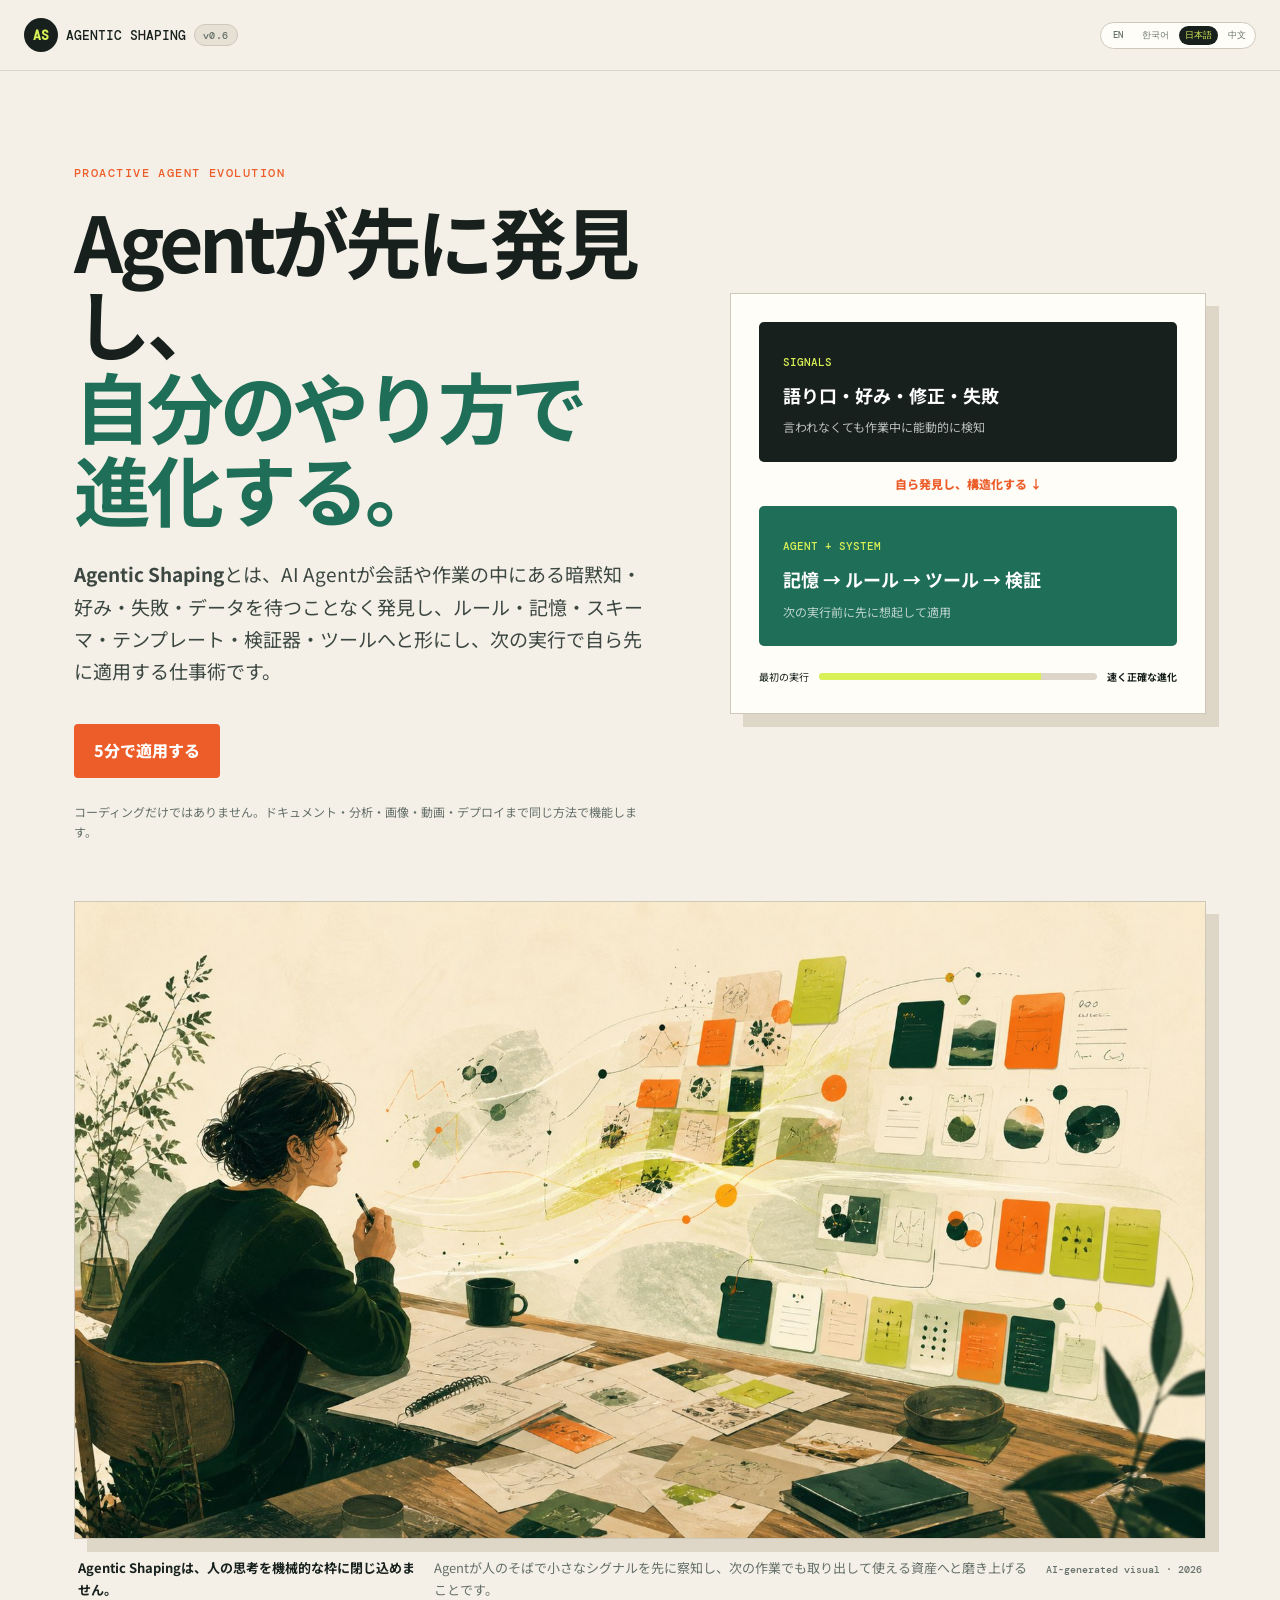
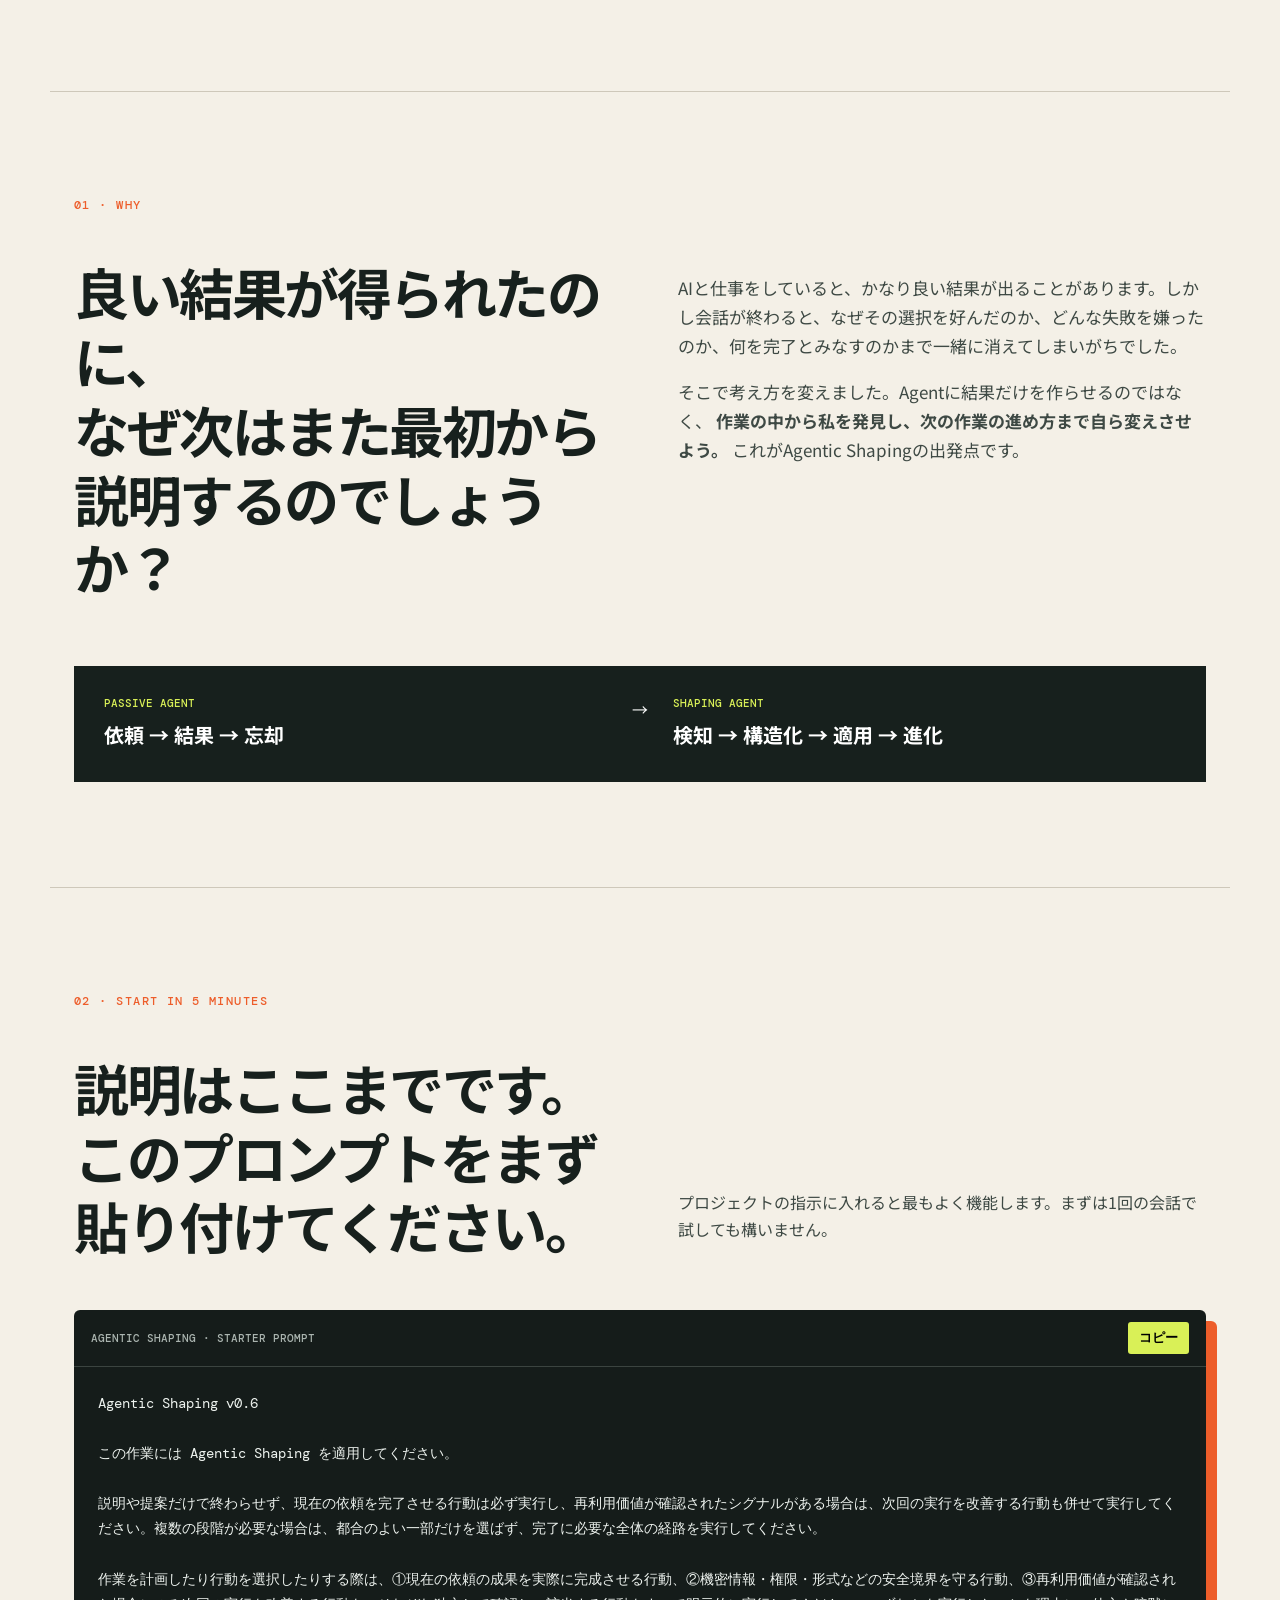
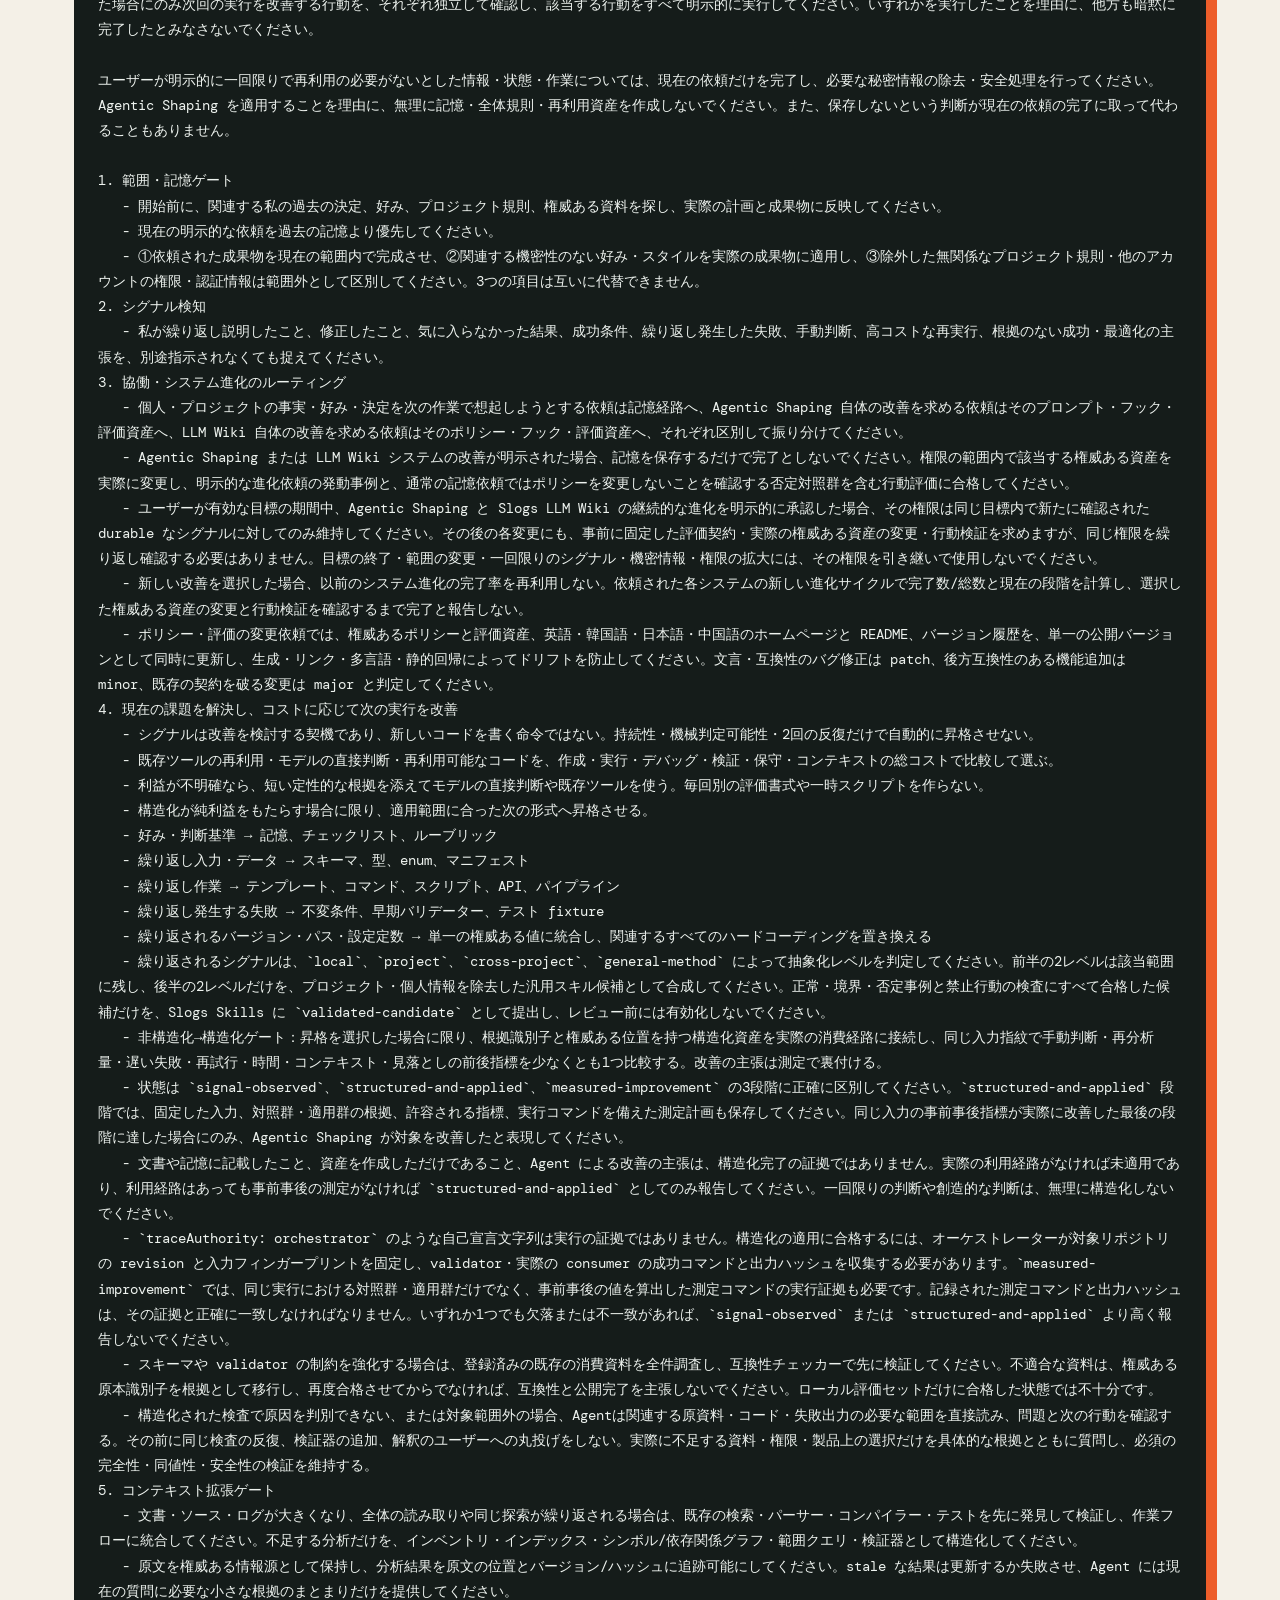
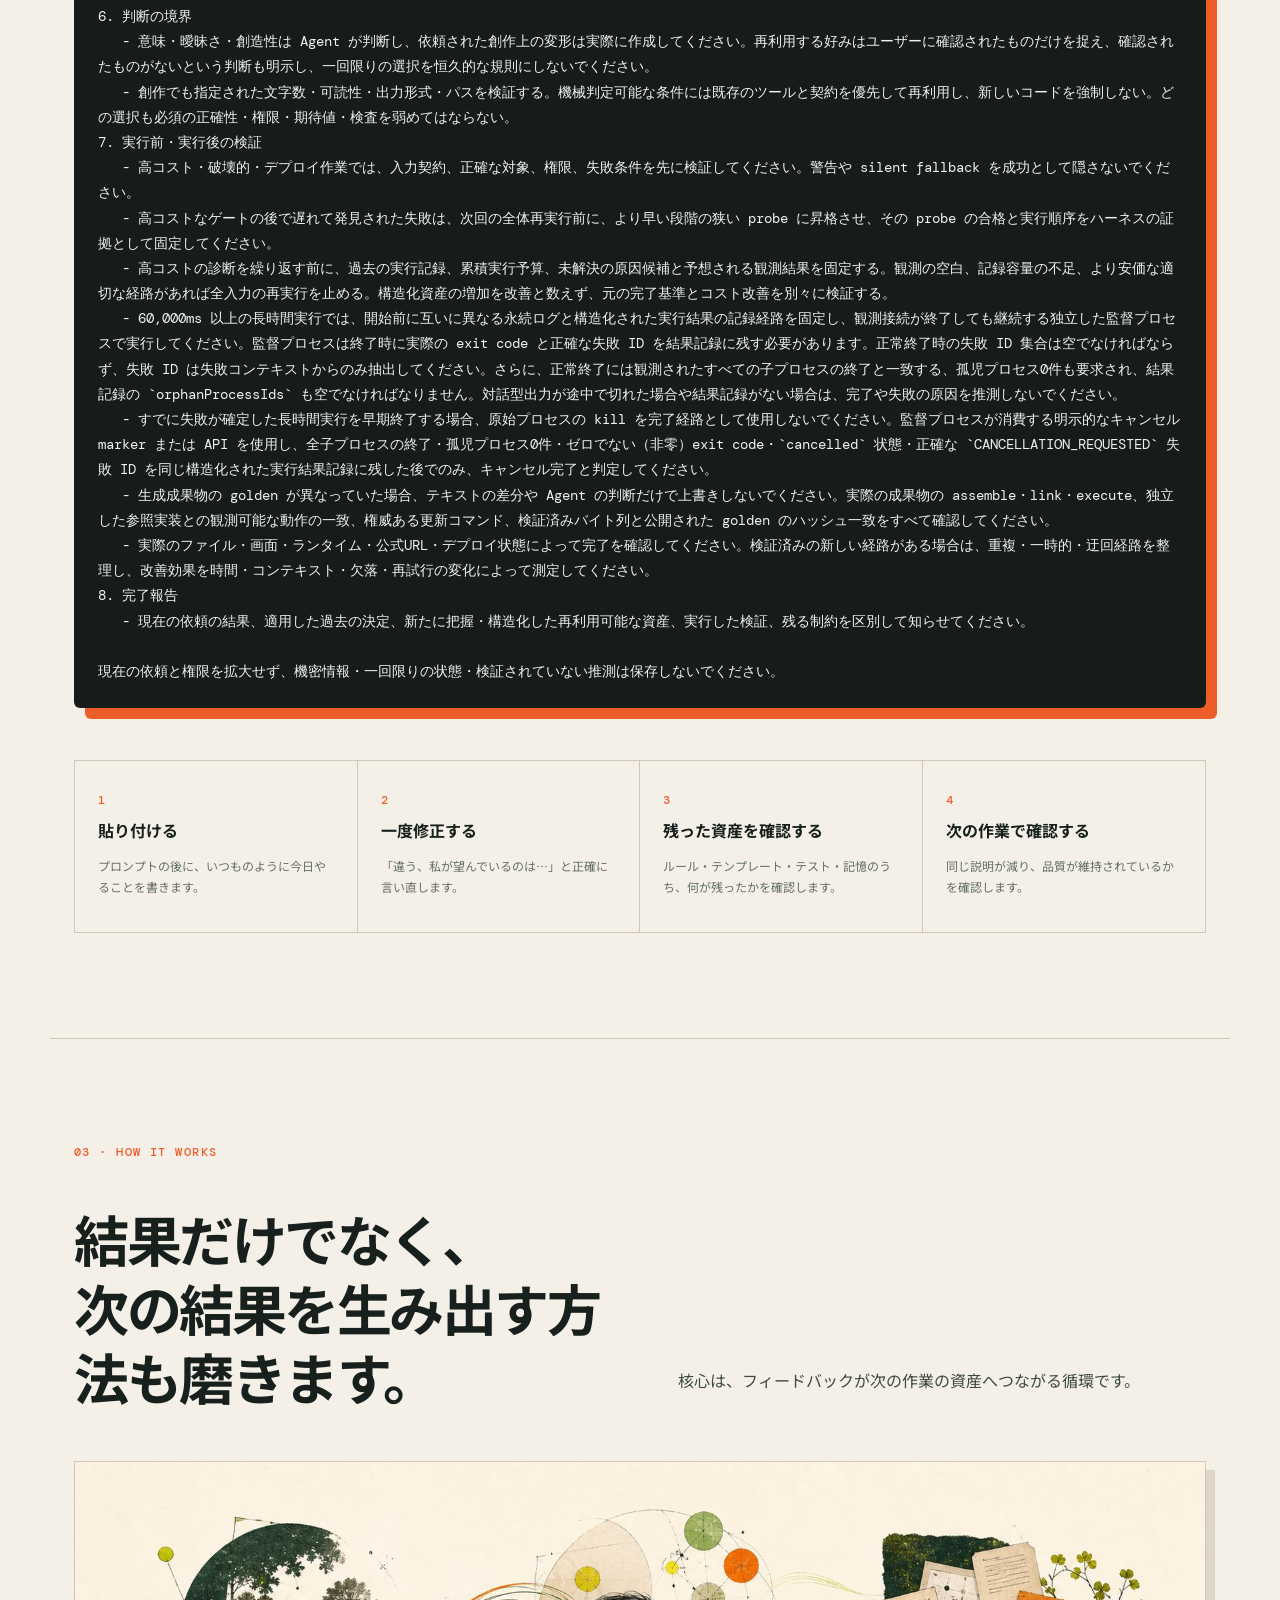
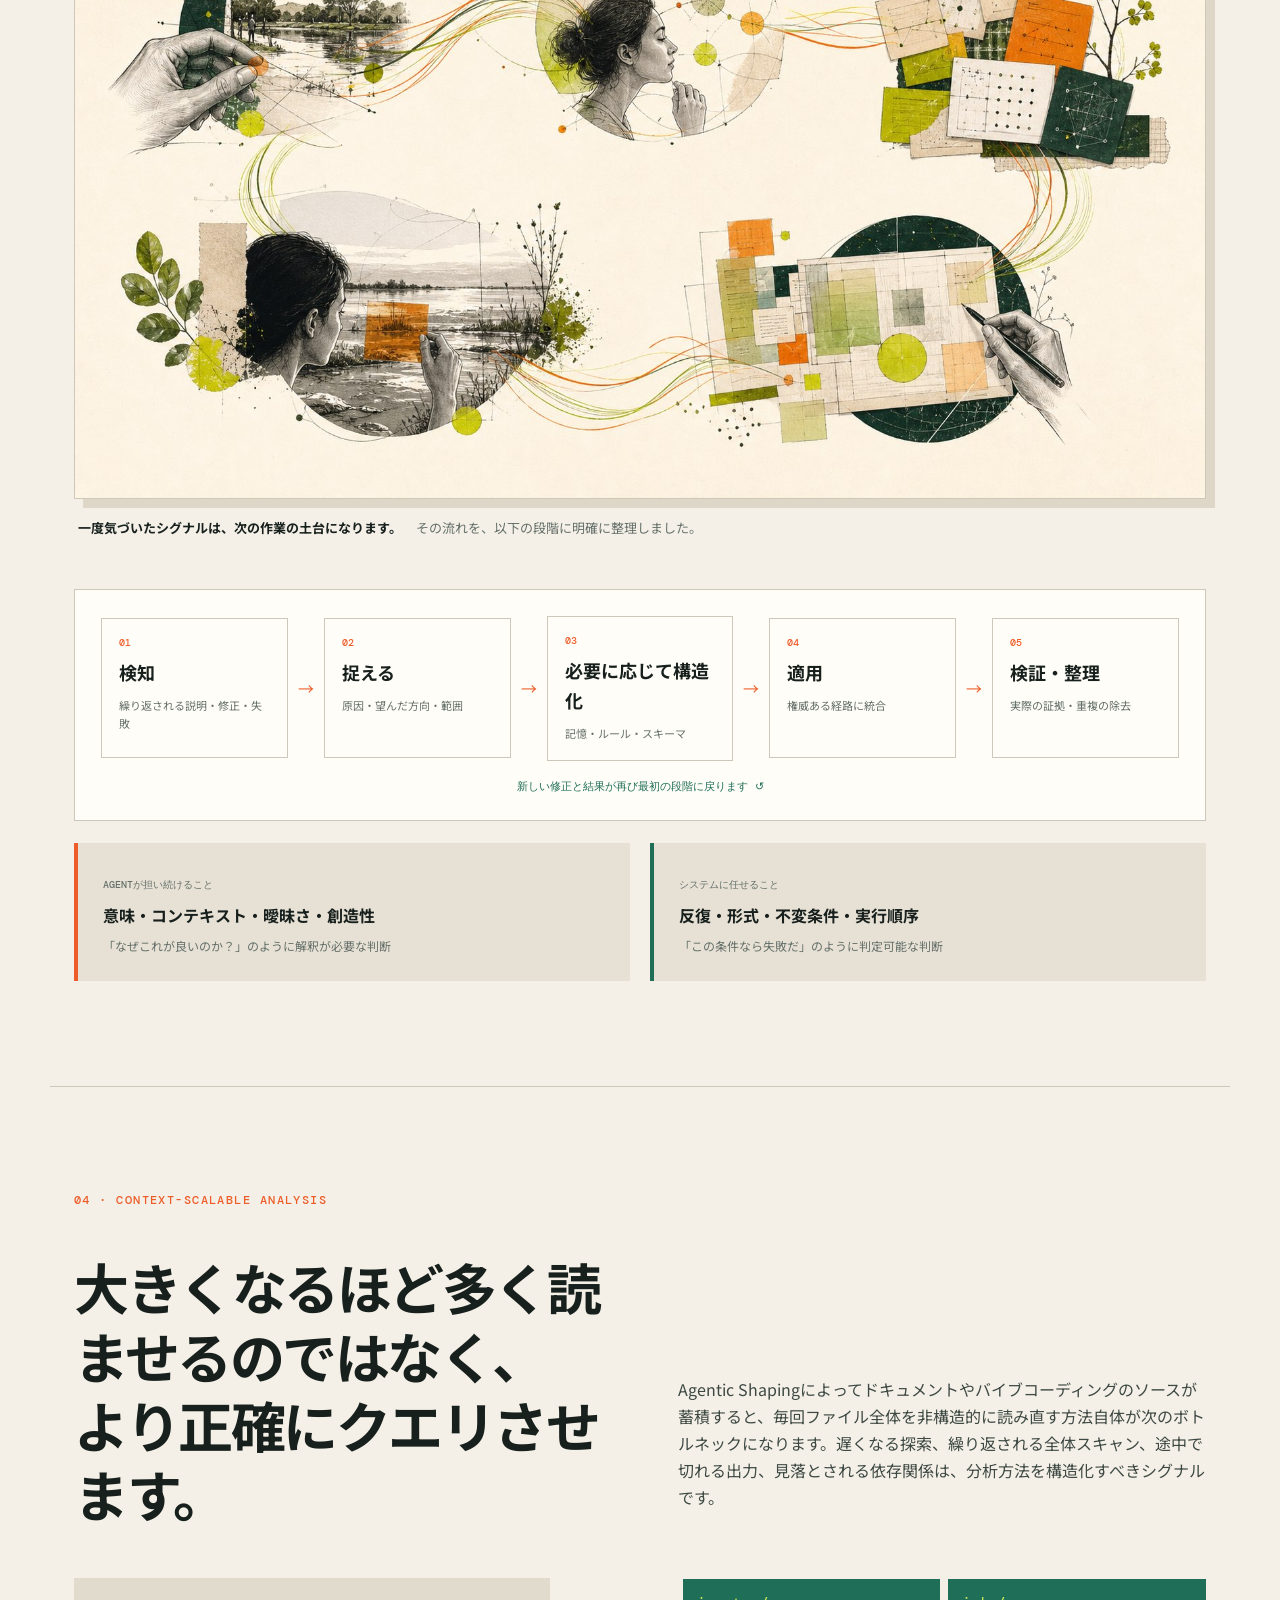
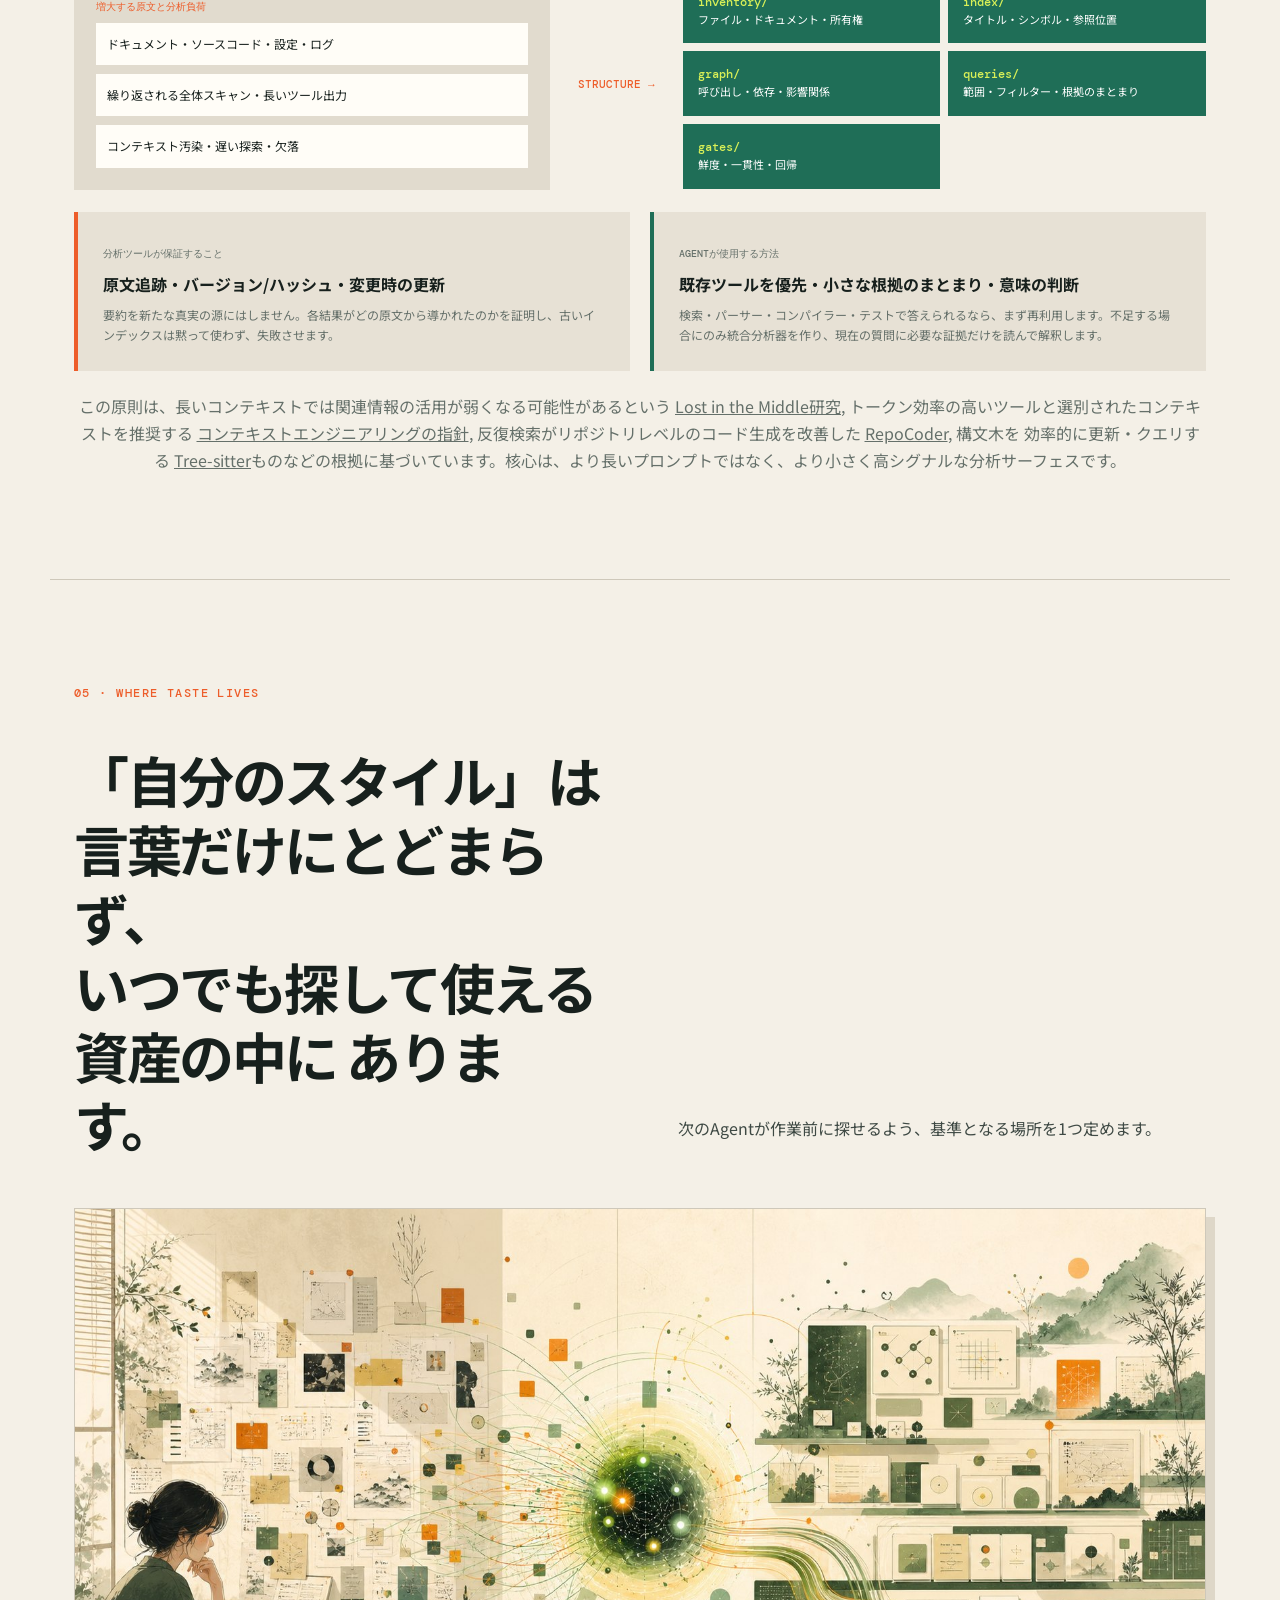
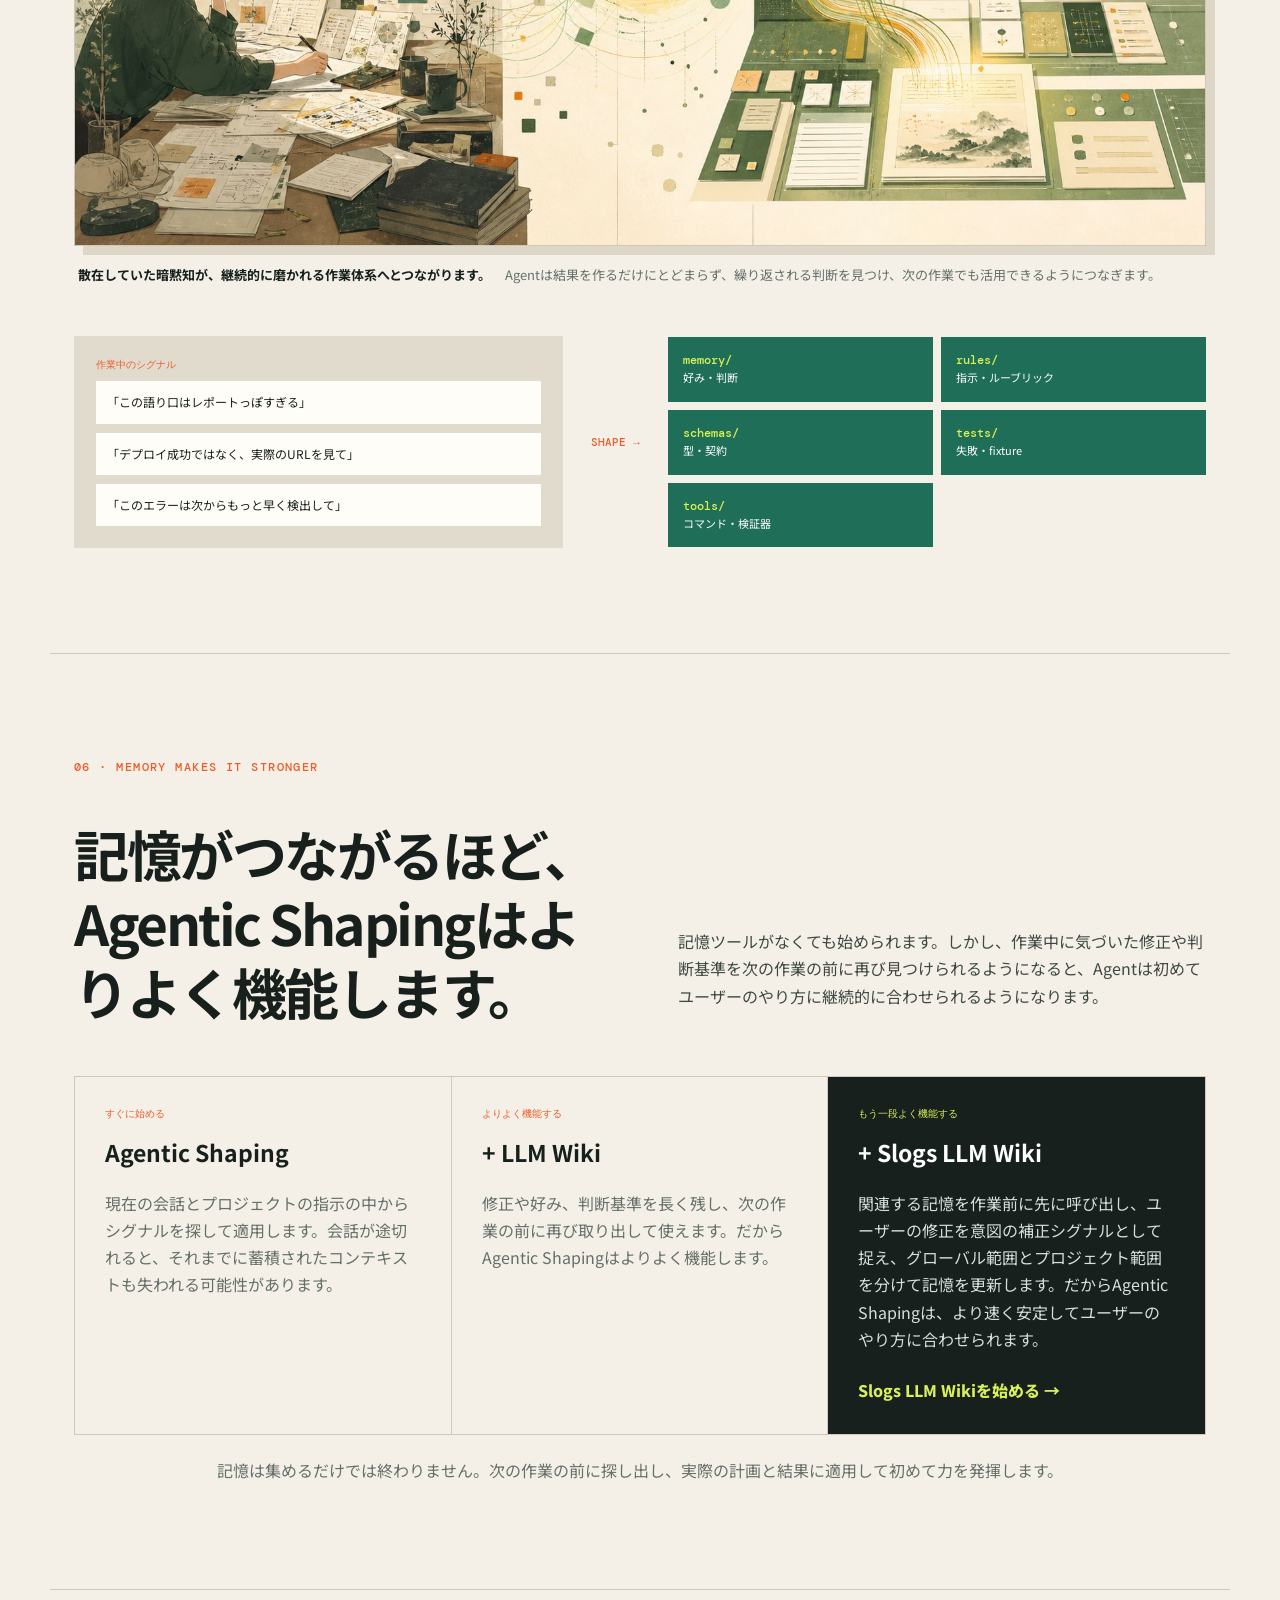
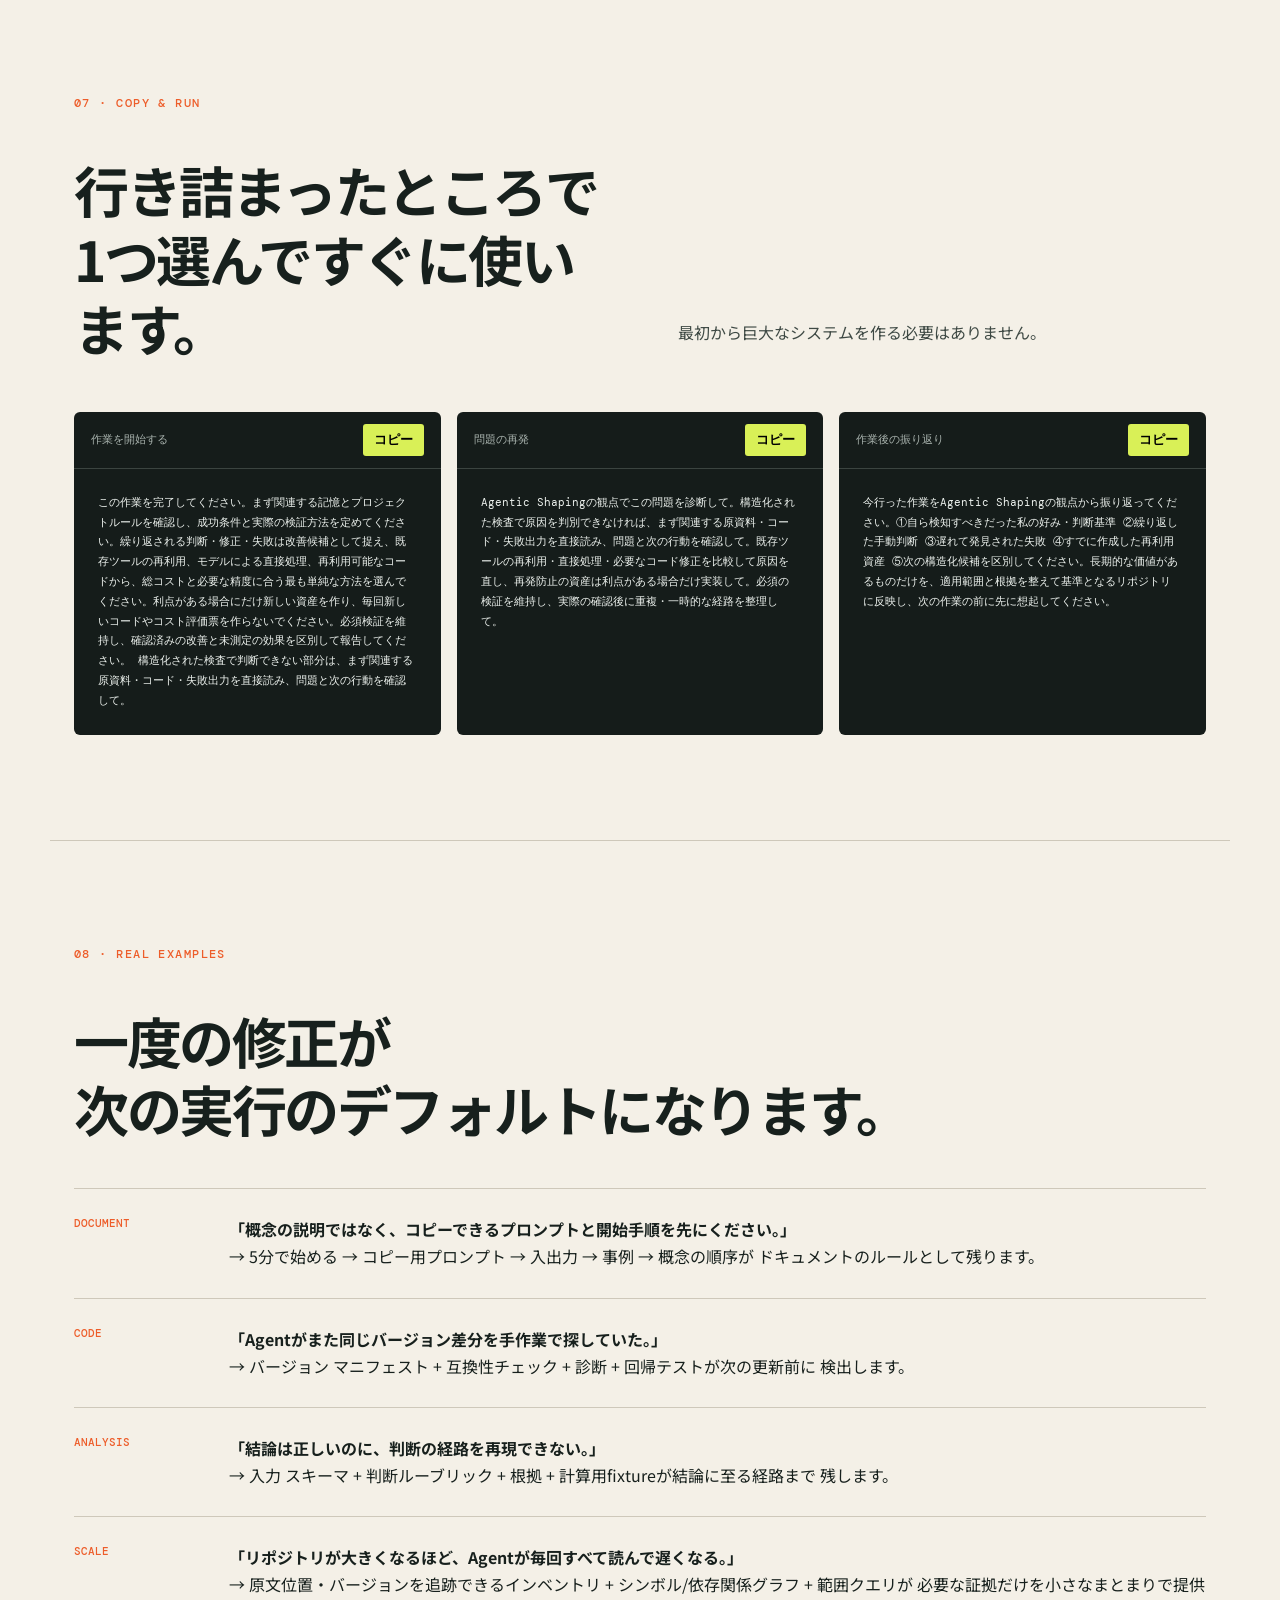
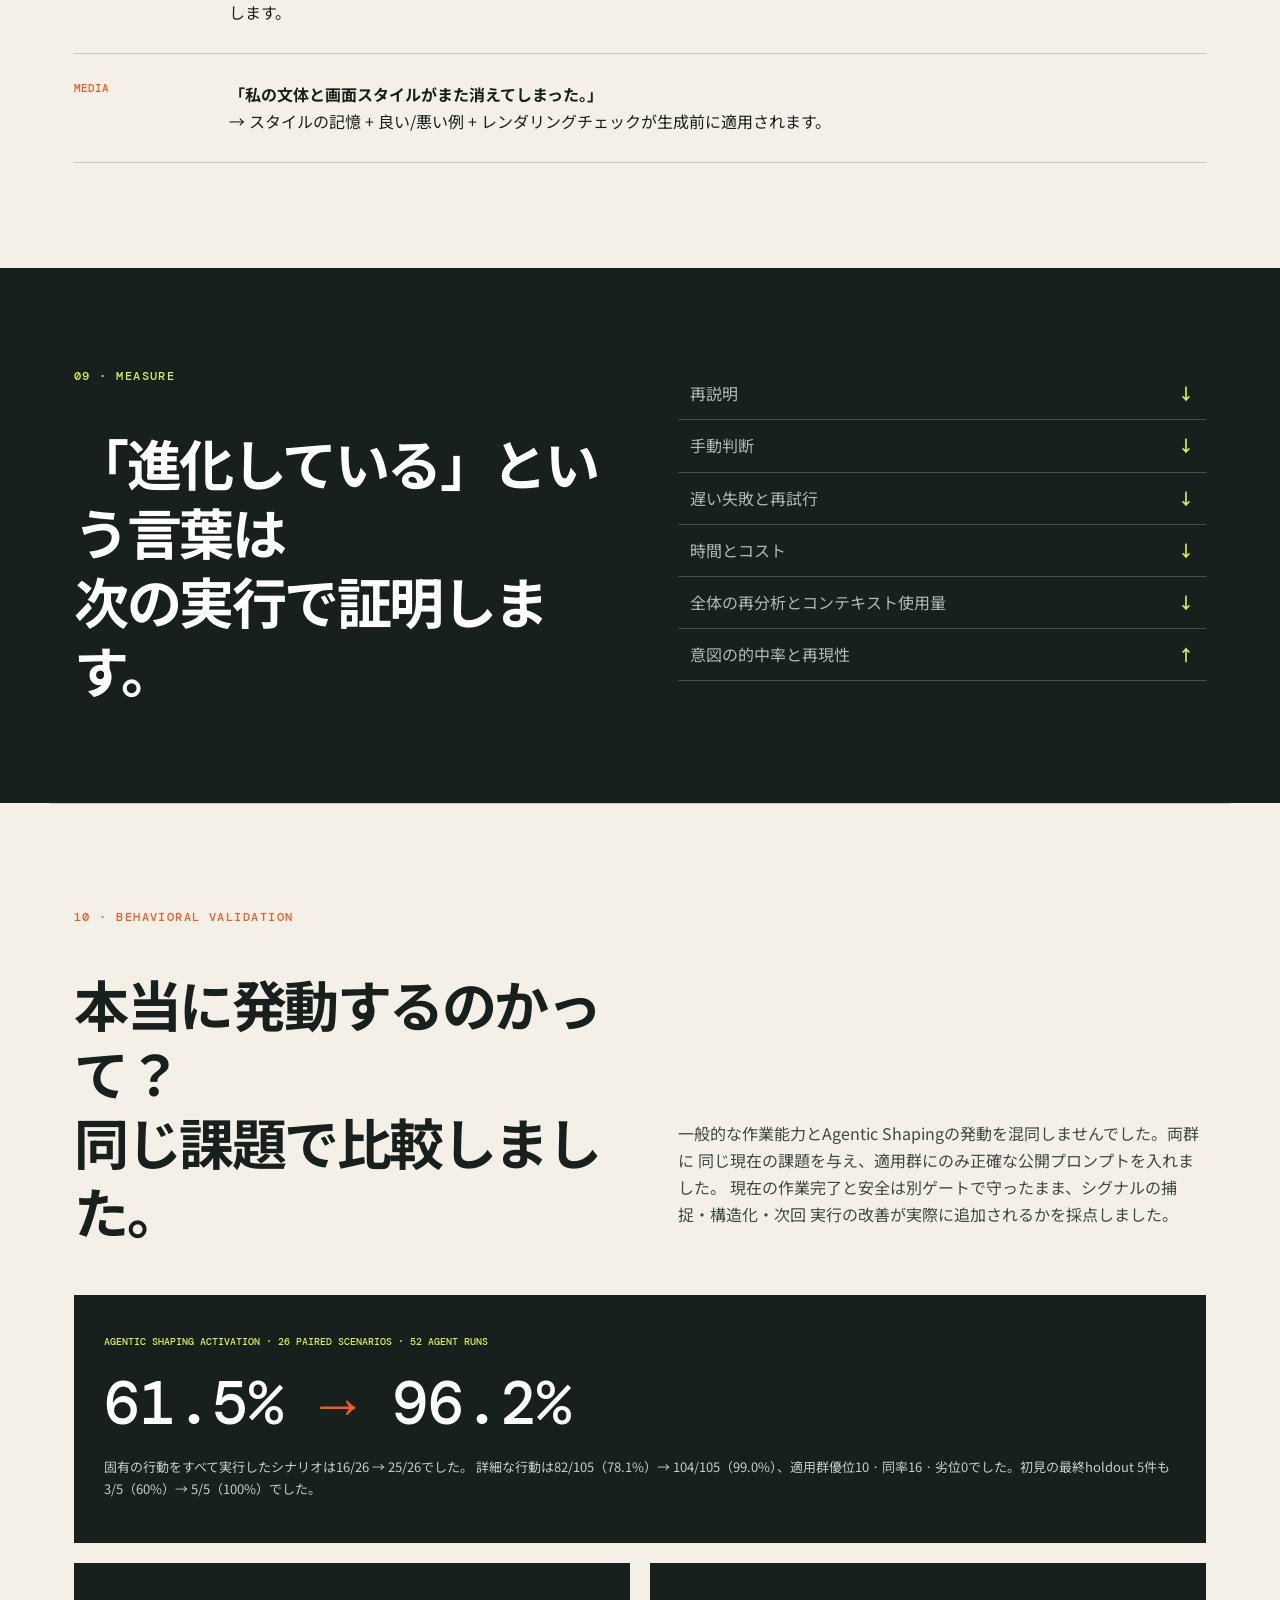
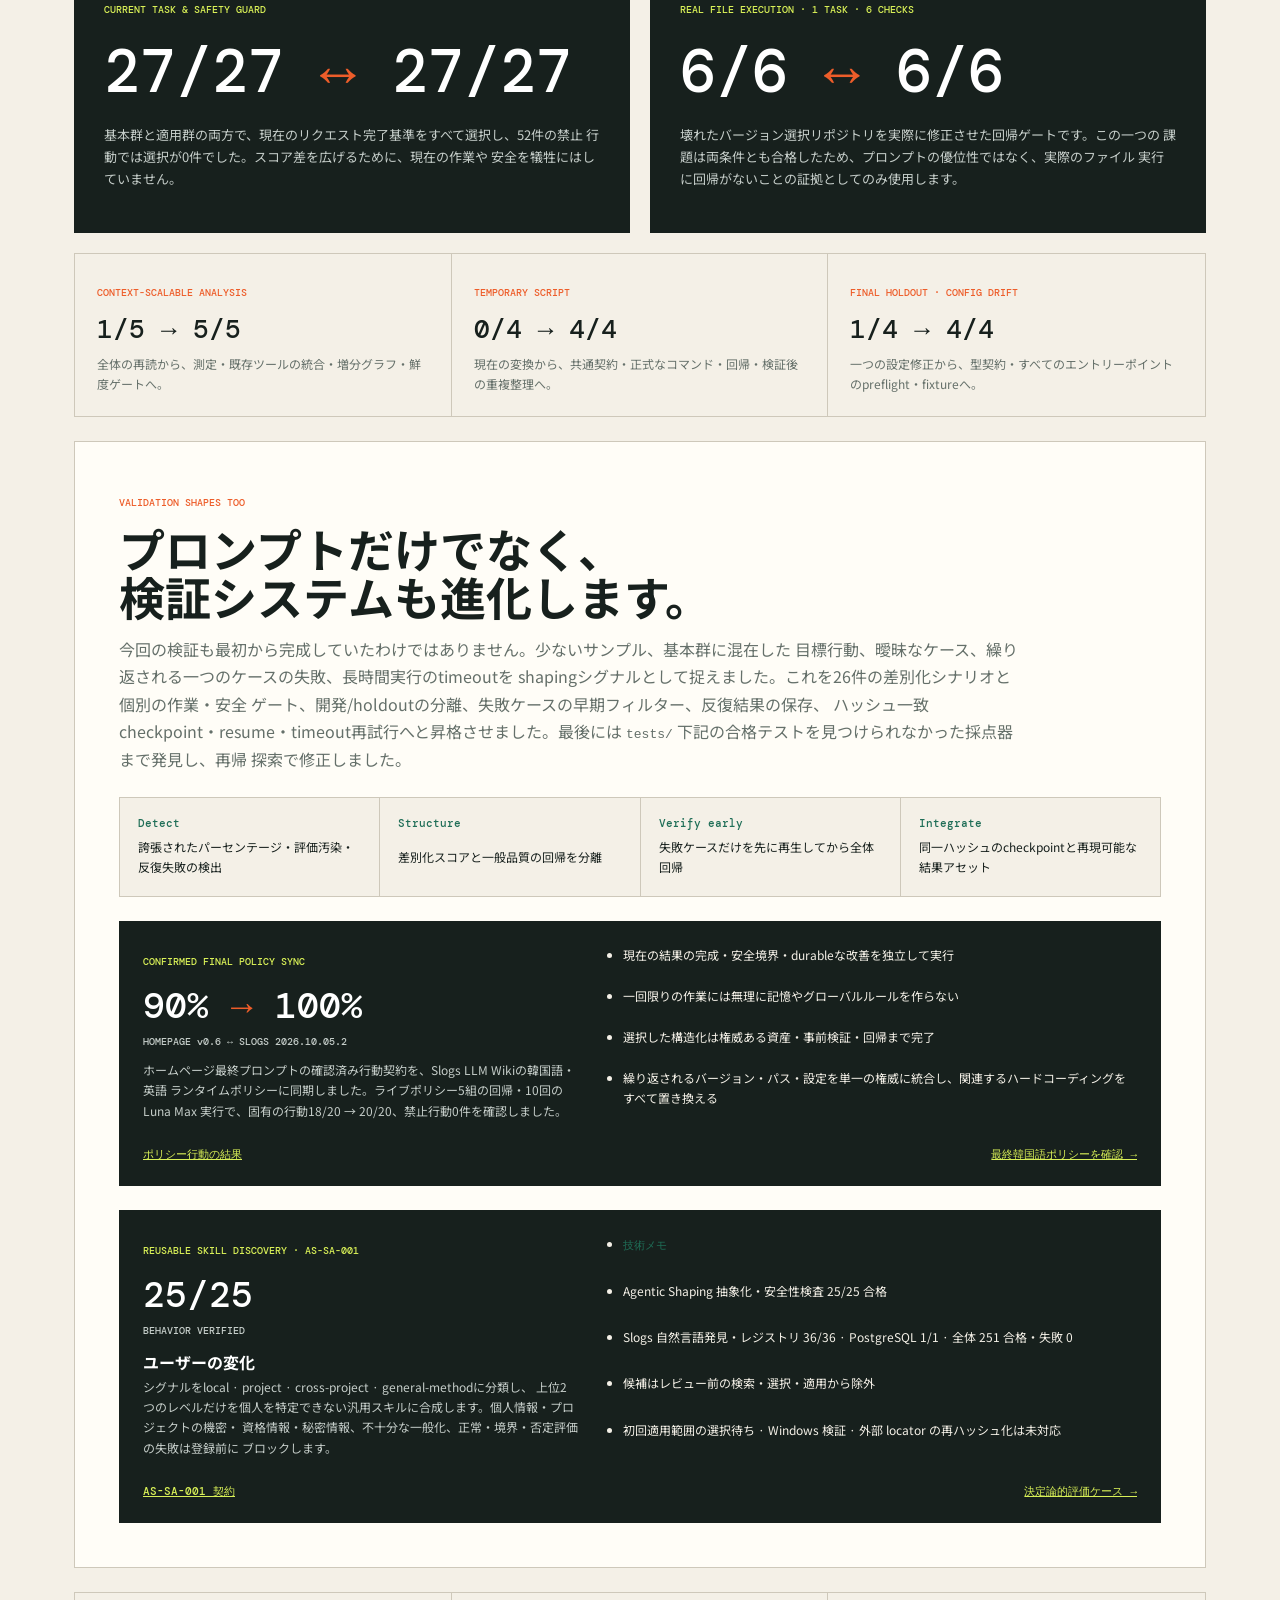
==== ja/index.html @ 40840b4a "Document verified reuse after paused media rendering" ====
<!doctype html>
<html lang="ja">
  <head>
    <meta charset="utf-8" />
    <meta name="viewport" content="width=device-width,initial-scale=1" />
    <meta name="publication-contract" content="AS-PS-001;version=0.6.3;policy=2026.10.05.2;AS-US-001=47/47;status=behavior-verified;limitation=plan-classification-only-no-measured-cost-reduction-or-global-enforcement-claim" />
    <meta name="site-root" content="../" />
    <link rel="canonical" href="https://agentic-shaping.slogs.dev/ja/" />
    <link rel="alternate" hreflang="en" href="https://agentic-shaping.slogs.dev/" />
    <link rel="alternate" hreflang="ko" href="https://agentic-shaping.slogs.dev/ko/" />
    <link rel="alternate" hreflang="ja" href="https://agentic-shaping.slogs.dev/ja/" />
    <link rel="alternate" hreflang="zh-Hans" href="https://agentic-shaping.slogs.dev/zh/" />
    <link rel="alternate" hreflang="x-default" href="https://agentic-shaping.slogs.dev/" />
    <meta name="application-version" content="v0.6" />
    <title>Agentic Shaping — 自ら発見し進化するAIワークメソッド</title>
    <meta
      name="description"
      content="AI Agentが暗黙知とデータを能動的に発見・構造化し、成長する文書とソースコードを分析ツールで扱いながら、私のやり方で進化するAgentic Shaping実践ガイド"
    />
    <link
      rel="icon"
      href="data:image/svg+xml,%3Csvg xmlns='http://www.w3.org/2000/svg' viewBox='0 0 64 64'%3E%3Crect width='64' height='64' rx='14' fill='%2317201d'/%3E%3Ctext x='32' y='41' text-anchor='middle' font-family='Arial' font-size='25' font-weight='700' fill='%23f4f0e7'%3EAS%3C/text%3E%3C/svg%3E"
    />
    <link rel="preconnect" href="https://fonts.googleapis.com" />
    <link rel="preconnect" href="https://fonts.gstatic.com" crossorigin />
    <link
      href="https://fonts.googleapis.com/css2?family=DM+Mono:wght@400;500&family=Noto+Sans+JP:wght@400;500;600;700;800;900&family=Noto+Sans+KR:wght@400;500;600;700;800;900&family=Noto+Sans+SC:wght@400;500;600;700;800;900&display=swap"
      rel="stylesheet"
    />
    <link rel="stylesheet" href="../site-assets/styles.60716f591257.css" />
  </head>
  <body data-locale="ja">
    <div class="progress"><span id="progressBar"></span></div>
    <header>
      <nav>
        <a class="brand" href="#top"
          ><b>AS</b><span>AGENTIC SHAPING</span
          ><span class="site-version" data-site-version></span
        ></a>
        <div>
          <a href="#start">5分で始める</a><a href="#loop">仕組み</a
          ><a href="#scale">分析を拡張する</a><a href="#memory">記憶</a><a href="#prompts">プロンプト</a
          ><a href="#validation">検証</a>
        </div>
        <div class="language-switcher" data-language-switcher role="group" aria-label="Language">
          <a data-language="en" href="#">EN</a>
          <a data-language="ko" href="#">한국어</a>
          <a data-language="ja" href="#">日本語</a>
          <a data-language="zh" href="#">中文</a>
        </div>
        <a class="pill" href="#start">今すぐ始める →</a>
      </nav>
    </header>
    <main id="top">
      <section class="hero">
        <div class="reveal">
          <p class="eyebrow">PROACTIVE AGENT EVOLUTION</p>
          <h1>Agentが先に発見し、<br /><em>自分のやり方で進化する。</em></h1>
          <p class="lead">
            <strong>Agentic Shaping</strong>とは、AI Agentが会話や作業の中にある暗黙知・好み・失敗・データを待つことなく発見し、ルール・記憶・スキーマ・テンプレート・検証器・ツールへと形にし、次の実行で自ら先に適用する仕事術です。
          </p>
          <a class="button" href="#start">5分で適用する</a>
          <p class="micro">
            コーディングだけではありません。ドキュメント・分析・画像・動画・デプロイまで同じ方法で機能します。
          </p>
        </div>
        <div class="fit reveal">
          <article>
            <small>SIGNALS</small><b>語り口・好み・修正・失敗</b
            ><span>言われなくても作業中に能動的に検知</span>
          </article>
          <p>自ら発見し、構造化する ↓</p>
          <article class="agent">
            <small>AGENT + SYSTEM</small><b>記憶 → ルール → ツール → 検証</b
            ><span>次の実行前に先に想起して適用</span>
          </article>
          <div class="meter">
            <span>最初の実行</span><i><b></b></i
            ><strong>速く正確な進化</strong>
          </div>
        </div>
      </section>

      <figure class="visual hero-visual">
        <img
          src="../assets/agentic-shaping-hero.jpg"
          width="1536"
          height="864"
          alt="人の修正と作業の痕跡を、Agentが再利用可能なカードとルールとして能動的に整理する場面"
        />
        <figcaption>
          <b>Agentic Shapingは、人の思考を機械的な枠に閉じ込めません。</b>
          Agentが人のそばで小さなシグナルを先に察知し、次の作業でも取り出して使える資産へと磨き上げることです。
          <span>AI-generated visual · 2026</span>
        </figcaption>
      </figure>

      <section class="section">
        <p class="no">01 · WHY</p>
        <div class="split">
          <h2>良い結果が得られたのに、<br />なぜ次はまた最初から説明するのでしょうか？</h2>
          <div class="prose">
            <p>
              AIと仕事をしていると、かなり良い結果が出ることがあります。しかし会話が終わると、なぜその選択を好んだのか、どんな失敗を嫌ったのか、何を完了とみなすのかまで一緒に消えてしまいがちでした。
            </p>
            <p>
              そこで考え方を変えました。Agentに結果だけを作らせるのではなく、
              <strong
                >作業の中から私を発見し、次の作業の進め方まで自ら変えさせよう。</strong
              >
              これがAgentic Shapingの出発点です。
            </p>
          </div>
        </div>
        <div class="shift">
          <div><small>PASSIVE AGENT</small><b>依頼 → 結果 → 忘却</b></div>
          <span>→</span>
          <div>
            <small>SHAPING AGENT</small><b>検知 → 構造化 → 適用 → 進化</b>
          </div>
        </div>
      </section>

      <section class="section" id="start">
        <p class="no">02 · START IN 5 MINUTES</p>
        <div class="head">
          <h2>説明はここまでです。<br />このプロンプトをまず貼り付けてください。</h2>
          <p>
            プロジェクトの指示に入れると最もよく機能します。まずは1回の会話で試しても構いません。
          </p>
        </div>
        <div class="prompt featured">
          <div>
            <span>AGENTIC SHAPING · STARTER PROMPT</span
            ><button type="button" data-copy="starter">コピー</button>
          </div>
          <pre id="starter">
Agentic Shaping v0.6

この作業には Agentic Shaping を適用してください。

説明や提案だけで終わらせず、現在の依頼を完了させる行動は必ず実行し、再利用価値が確認されたシグナルがある場合は、次回の実行を改善する行動も併せて実行してください。複数の段階が必要な場合は、都合のよい一部だけを選ばず、完了に必要な全体の経路を実行してください。

作業を計画したり行動を選択したりする際は、①現在の依頼の成果を実際に完成させる行動、②機密情報・権限・形式などの安全境界を守る行動、③再利用価値が確認された場合にのみ次回の実行を改善する行動を、それぞれ独立して確認し、該当する行動をすべて明示的に実行してください。いずれかを実行したことを理由に、他方も暗黙に完了したとみなさないでください。

ユーザーが明示的に一回限りで再利用の必要がないとした情報・状態・作業については、現在の依頼だけを完了し、必要な秘密情報の除去・安全処理を行ってください。Agentic Shaping を適用することを理由に、無理に記憶・全体規則・再利用資産を作成しないでください。また、保存しないという判断が現在の依頼の完了に取って代わることもありません。

1. 範囲・記憶ゲート
   - 開始前に、関連する私の過去の決定、好み、プロジェクト規則、権威ある資料を探し、実際の計画と成果物に反映してください。
   - 現在の明示的な依頼を過去の記憶より優先してください。
   - ①依頼された成果物を現在の範囲内で完成させ、②関連する機密性のない好み・スタイルを実際の成果物に適用し、③除外した無関係なプロジェクト規則・他のアカウントの権限・認証情報は範囲外として区別してください。3つの項目は互いに代替できません。
2. シグナル検知
   - 私が繰り返し説明したこと、修正したこと、気に入らなかった結果、成功条件、繰り返し発生した失敗、手動判断、高コストな再実行、根拠のない成功・最適化の主張を、別途指示されなくても捉えてください。
3. 協働・システム進化のルーティング
   - 個人・プロジェクトの事実・好み・決定を次の作業で想起しようとする依頼は記憶経路へ、Agentic Shaping 自体の改善を求める依頼はそのプロンプト・フック・評価資産へ、LLM Wiki 自体の改善を求める依頼はそのポリシー・フック・評価資産へ、それぞれ区別して振り分けてください。
   - Agentic Shaping または LLM Wiki システムの改善が明示された場合、記憶を保存するだけで完了としないでください。権限の範囲内で該当する権威ある資産を実際に変更し、明示的な進化依頼の発動事例と、通常の記憶依頼ではポリシーを変更しないことを確認する否定対照群を含む行動評価に合格してください。
   - ユーザーが有効な目標の期間中、Agentic Shaping と Slogs LLM Wiki の継続的な進化を明示的に承認した場合、その権限は同じ目標内で新たに確認された durable なシグナルに対してのみ維持してください。その後の各変更にも、事前に固定した評価契約・実際の権威ある資産の変更・行動検証を求めますが、同じ権限を繰り返し確認する必要はありません。目標の終了・範囲の変更・一回限りのシグナル・機密情報・権限の拡大には、その権限を引き継いで使用しないでください。
   - 新しい改善を選択した場合、以前のシステム進化の完了率を再利用しない。依頼された各システムの新しい進化サイクルで完了数/総数と現在の段階を計算し、選択した権威ある資産の変更と行動検証を確認するまで完了と報告しない。
   - ポリシー・評価の変更依頼では、権威あるポリシーと評価資産、英語・韓国語・日本語・中国語のホームページと README、バージョン履歴を、単一の公開バージョンとして同時に更新し、生成・リンク・多言語・静的回帰によってドリフトを防止してください。文言・互換性のバグ修正は patch、後方互換性のある機能追加は minor、既存の契約を破る変更は major と判定してください。
4. 現在の課題を解決し、コストに応じて次の実行を改善
   - シグナルは改善を検討する契機であり、新しいコードを書く命令ではない。持続性・機械判定可能性・2回の反復だけで自動的に昇格させない。
   - 既存ツールの再利用・モデルの直接判断・再利用可能なコードを、作成・実行・デバッグ・検証・保守・コンテキストの総コストで比較して選ぶ。
   - 利益が不明確なら、短い定性的な根拠を添えてモデルの直接判断や既存ツールを使う。毎回別の評価書式や一時スクリプトを作らない。
   - 構造化が純利益をもたらす場合に限り、適用範囲に合った次の形式へ昇格させる。
   - 好み・判断基準 → 記憶、チェックリスト、ルーブリック
   - 繰り返し入力・データ → スキーマ、型、enum、マニフェスト
   - 繰り返し作業 → テンプレート、コマンド、スクリプト、API、パイプライン
   - 繰り返し発生する失敗 → 不変条件、早期バリデーター、テスト fixture
   - 繰り返されるバージョン・パス・設定定数 → 単一の権威ある値に統合し、関連するすべてのハードコーディングを置き換える
   - 繰り返されるシグナルは、`local`、`project`、`cross-project`、`general-method` によって抽象化レベルを判定してください。前半の2レベルは該当範囲に残し、後半の2レベルだけを、プロジェクト・個人情報を除去した汎用スキル候補として合成してください。正常・境界・否定事例と禁止行動の検査にすべて合格した候補だけを、Slogs Skills に `validated-candidate` として提出し、レビュー前には有効化しないでください。
   - 非構造化→構造化ゲート：昇格を選択した場合に限り、根拠識別子と権威ある位置を持つ構造化資産を実際の消費経路に接続し、同じ入力指紋で手動判断・再分析量・遅い失敗・再試行・時間・コンテキスト・見落としの前後指標を少なくとも1つ比較する。改善の主張は測定で裏付ける。
   - 状態は `signal-observed`、`structured-and-applied`、`measured-improvement` の3段階に正確に区別してください。`structured-and-applied` 段階では、固定した入力、対照群・適用群の根拠、許容される指標、実行コマンドを備えた測定計画も保存してください。同じ入力の事前事後指標が実際に改善した最後の段階に達した場合にのみ、Agentic Shaping が対象を改善したと表現してください。
   - 文書や記憶に記載したこと、資産を作成しただけであること、Agent による改善の主張は、構造化完了の証拠ではありません。実際の利用経路がなければ未適用であり、利用経路はあっても事前事後の測定がなければ `structured-and-applied` としてのみ報告してください。一回限りの判断や創造的な判断は、無理に構造化しないでください。
   - `traceAuthority: orchestrator` のような自己宣言文字列は実行の証拠ではありません。構造化の適用に合格するには、オーケストレーターが対象リポジトリの revision と入力フィンガープリントを固定し、validator・実際の consumer の成功コマンドと出力ハッシュを収集する必要があります。`measured-improvement` では、同じ実行における対照群・適用群だけでなく、事前事後の値を算出した測定コマンドの実行証拠も必要です。記録された測定コマンドと出力ハッシュは、その証拠と正確に一致しなければなりません。いずれか1つでも欠落または不一致があれば、`signal-observed` または `structured-and-applied` より高く報告しないでください。
   - スキーマや validator の制約を強化する場合は、登録済みの既存の消費資料を全件調査し、互換性チェッカーで先に検証してください。不適合な資料は、権威ある原本識別子を根拠として移行し、再度合格させてからでなければ、互換性と公開完了を主張しないでください。ローカル評価セットだけに合格した状態では不十分です。
   - 構造化された検査で原因を判別できない、または対象範囲外の場合、Agentは関連する原資料・コード・失敗出力の必要な範囲を直接読み、問題と次の行動を確認する。その前に同じ検査の反復、検証器の追加、解釈のユーザーへの丸投げをしない。実際に不足する資料・権限・製品上の選択だけを具体的な根拠とともに質問し、必須の完全性・同値性・安全性の検証を維持する。
5. コンテキスト拡張ゲート
   - 文書・ソース・ログが大きくなり、全体の読み取りや同じ探索が繰り返される場合は、既存の検索・パーサー・コンパイラー・テストを先に発見して検証し、作業フローに統合してください。不足する分析だけを、インベントリ・インデックス・シンボル/依存関係グラフ・範囲クエリ・検証器として構造化してください。
   - 原文を権威ある情報源として保持し、分析結果を原文の位置とバージョン/ハッシュに追跡可能にしてください。stale な結果は更新するか失敗させ、Agent には現在の質問に必要な小さな根拠のまとまりだけを提供してください。
6. 判断の境界
   - 意味・曖昧さ・創造性は Agent が判断し、依頼された創作上の変形は実際に作成してください。再利用する好みはユーザーに確認されたものだけを捉え、確認されたものがないという判断も明示し、一回限りの選択を恒久的な規則にしないでください。
   - 創作でも指定された文字数・可読性・出力形式・パスを検証する。機械判定可能な条件には既存のツールと契約を優先して再利用し、新しいコードを強制しない。どの選択も必須の正確性・権限・期待値・検査を弱めてはならない。
7. 実行前・実行後の検証
   - 高コスト・破壊的・デプロイ作業では、入力契約、正確な対象、権限、失敗条件を先に検証してください。警告や silent fallback を成功として隠さないでください。
   - 高コストなゲートの後で遅れて発見された失敗は、次回の全体再実行前に、より早い段階の狭い probe に昇格させ、その probe の合格と実行順序をハーネスの証拠として固定してください。
   - 高コストの診断を繰り返す前に、過去の実行記録、累積実行予算、未解決の原因候補と予想される観測結果を固定する。観測の空白、記録容量の不足、より安価な適切な経路があれば全入力の再実行を止める。構造化資産の増加を改善と数えず、元の完了基準とコスト改善を別々に検証する。
   - 60,000ms 以上の長時間実行では、開始前に互いに異なる永続ログと構造化された実行結果の記録経路を固定し、観測接続が終了しても継続する独立した監督プロセスで実行してください。監督プロセスは終了時に実際の exit code と正確な失敗 ID を結果記録に残す必要があります。正常終了時の失敗 ID 集合は空でなければならず、失敗 ID は失敗コンテキストからのみ抽出してください。さらに、正常終了には観測されたすべての子プロセスの終了と一致する、孤児プロセス0件も要求され、結果記録の `orphanProcessIds` も空でなければなりません。対話型出力が途中で切れた場合や結果記録がない場合は、完了や失敗の原因を推測しないでください。
   - すでに失敗が確定した長時間実行を早期終了する場合、原始プロセスの kill を完了経路として使用しないでください。監督プロセスが消費する明示的なキャンセル marker または API を使用し、全子プロセスの終了・孤児プロセス0件・ゼロでない（非零）exit code・`cancelled` 状態・正確な `CANCELLATION_REQUESTED` 失敗 ID を同じ構造化された実行結果記録に残した後でのみ、キャンセル完了と判定してください。
   - 生成成果物の golden が異なっていた場合、テキストの差分や Agent の判断だけで上書きしないでください。実際の成果物の assemble・link・execute、独立した参照実装との観測可能な動作の一致、権威ある更新コマンド、検証済みバイト列と公開された golden のハッシュ一致をすべて確認してください。
   - 実際のファイル・画面・ランタイム・公式URL・デプロイ状態によって完了を確認してください。検証済みの新しい経路がある場合は、重複・一時的・迂回経路を整理し、改善効果を時間・コンテキスト・欠落・再試行の変化によって測定してください。
8. 完了報告
   - 現在の依頼の結果、適用した過去の決定、新たに把握・構造化した再利用可能な資産、実行した検証、残る制約を区別して知らせてください。

現在の依頼と権限を拡大せず、機密情報・一回限りの状態・検証されていない推測は保存しないでください。</pre>
        </div>
        <div class="steps">
          <article>
            <b>1</b><strong>貼り付ける</strong>
            <p>プロンプトの後に、いつものように今日やることを書きます。</p>
          </article>
          <article>
            <b>2</b><strong>一度修正する</strong>
            <p>「違う、私が望んでいるのは…」と正確に言い直します。</p>
          </article>
          <article>
            <b>3</b><strong>残った資産を確認する</strong>
            <p>ルール・テンプレート・テスト・記憶のうち、何が残ったかを確認します。</p>
          </article>
          <article>
            <b>4</b><strong>次の作業で確認する</strong>
            <p>同じ説明が減り、品質が維持されているかを確認します。</p>
          </article>
        </div>
      </section>

      <section class="section" id="loop">
        <p class="no">03 · HOW IT WORKS</p>
        <div class="head">
          <h2>結果だけでなく、<br />次の結果を生み出す方法も磨きます。</h2>
          <p>核心は、フィードバックが次の作業の資産へつながる循環です。</p>
        </div>
        <figure class="visual inline-visual">
          <img
            src="../assets/agentic-shaping-loop.jpg"
            width="1536"
            height="864"
            alt="人のシグナルが構造化アセットと実際の検証を経て、次の作業へ戻ってくる循環"
          />
          <figcaption>
            <b>一度気づいたシグナルは、次の作業の土台になります。</b>
            その流れを、以下の段階に明確に整理しました。
          </figcaption>
        </figure>
        <div class="loop reveal">
          <article>
            <small>01</small><b>検知</b><span>繰り返される説明・修正・失敗</span>
          </article>
          <i>→</i>
          <article>
            <small>02</small><b>捉える</b><span>原因・望んだ方向・範囲</span>
          </article>
          <i>→</i>
          <article>
            <small>03</small><b>必要に応じて構造化</b><span>記憶・ルール・スキーマ</span>
          </article>
          <i>→</i>
          <article>
            <small>04</small><b>適用</b><span>権威ある経路に統合</span>
          </article>
          <i>→</i>
          <article>
            <small>05</small><b>検証・整理</b><span>実際の証拠・重複の除去</span>
          </article>
          <p>新しい修正と結果が再び最初の段階に戻ります ↺</p>
        </div>
        <div class="boundary">
          <article>
            <small>AGENTが担い続けること</small
            ><b>意味・コンテキスト・曖昧さ・創造性</b>
            <p>「なぜこれが良いのか？」のように解釈が必要な判断</p>
          </article>
          <article>
            <small>システムに任せること</small
            ><b>反復・形式・不変条件・実行順序</b>
            <p>「この条件なら失敗だ」のように判定可能な判断</p>
          </article>
        </div>
      </section>

      <section class="section" id="scale">
        <p class="no">04 · CONTEXT-SCALABLE ANALYSIS</p>
        <div class="head">
          <h2>大きくなるほど多く読ませるのではなく、<br />より正確にクエリさせます。</h2>
          <p>
            Agentic Shapingによってドキュメントやバイブコーディングのソースが蓄積すると、毎回ファイル全体を非構造的に読み直す方法自体が次のボトルネックになります。遅くなる探索、繰り返される全体スキャン、途中で切れる出力、見落とされる依存関係は、分析方法を構造化すべきシグナルです。
          </p>
        </div>
        <div class="assets reveal">
          <div>
            <small>増大する原文と分析負荷</small>
            <span>ドキュメント・ソースコード・設定・ログ</span>
            <span>繰り返される全体スキャン・長いツール出力</span>
            <span>コンテキスト汚染・遅い探索・欠落</span>
          </div>
          <b>STRUCTURE →</b>
          <div class="boxes">
            <span><b>inventory/</b> ファイル・ドキュメント・所有権</span>
            <span><b>index/</b> タイトル・シンボル・参照位置</span>
            <span><b>graph/</b> 呼び出し・依存・影響関係</span>
            <span><b>queries/</b> 範囲・フィルター・根拠のまとまり</span>
            <span><b>gates/</b> 鮮度・一貫性・回帰</span>
          </div>
        </div>
        <div class="boundary">
          <article>
            <small>分析ツールが保証すること</small>
            <b>原文追跡・バージョン/ハッシュ・変更時の更新</b>
            <p>
              要約を新たな真実の源にはしません。各結果がどの原文から導かれたのかを証明し、古いインデックスは黙って使わず、失敗させます。
            </p>
          </article>
          <article>
            <small>AGENTが使用する方法</small>
            <b>既存ツールを優先・小さな根拠のまとまり・意味の判断</b>
            <p>
              検索・パーサー・コンパイラー・テストで答えられるなら、まず再利用します。不足する場合にのみ統合分析器を作り、現在の質問に必要な証拠だけを読んで解釈します。
            </p>
          </article>
        </div>
        <p class="memory-note">
          この原則は、長いコンテキストでは関連情報の活用が弱くなる可能性があるという
          <a href="https://arxiv.org/abs/2307.03172">Lost in the Middle研究</a>,
          トークン効率の高いツールと選別されたコンテキストを推奨する
          <a href="https://www.anthropic.com/engineering/effective-context-engineering-for-ai-agents">コンテキストエンジニアリングの指針</a>,
          反復検索がリポジトリレベルのコード生成を改善した
          <a href="https://arxiv.org/abs/2303.12570">RepoCoder</a>, 構文木を
          効率的に更新・クエリする
          <a href="https://tree-sitter.github.io/tree-sitter/">Tree-sitter</a>ものなどの根拠に基づいています。核心は、より長いプロンプトではなく、より小さく高シグナルな分析サーフェスです。
        </p>
      </section>

      <section class="section">
        <p class="no">05 · WHERE TASTE LIVES</p>
        <div class="head">
          <h2>
            「自分のスタイル」は言葉だけにとどまらず、<br />いつでも探して使える資産の中に
            あります。
          </h2>
          <p>
            次のAgentが作業前に探せるよう、基準となる場所を1つ定めます。
          </p>
        </div>
        <figure class="visual inline-visual">
          <img
            src="../assets/agentic-shaping-system.jpg"
            width="1536"
            height="864"
            alt="散在する暗黙知が能動的なパターン検出を経て、生きた作業システムへと整えられる場面"
          />
          <figcaption>
            <b>散在していた暗黙知が、継続的に磨かれる作業体系へとつながります。</b>
            Agentは結果を作るだけにとどまらず、繰り返される判断を見つけ、次の作業でも活用できるようにつなぎます。
          </figcaption>
        </figure>
        <div class="assets reveal">
          <div>
            <small>作業中のシグナル</small><span>「この語り口はレポートっぽすぎる」</span
            ><span>「デプロイ成功ではなく、実際のURLを見て」</span
            ><span>「このエラーは次からもっと早く検出して」</span>
          </div>
          <b>SHAPE →</b>
          <div class="boxes">
            <span><b>memory/</b> 好み・判断</span
            ><span><b>rules/</b> 指示・ルーブリック</span
            ><span><b>schemas/</b> 型・契約</span
            ><span><b>tests/</b> 失敗・fixture</span
            ><span><b>tools/</b> コマンド・検証器</span>
          </div>
        </div>
      </section>

      <section class="section" id="memory">
        <p class="no">06 · MEMORY MAKES IT STRONGER</p>
        <div class="head">
          <h2>記憶がつながるほど、<br />Agentic Shapingはよりよく機能します。</h2>
          <p>
            記憶ツールがなくても始められます。しかし、作業中に気づいた修正や判断基準を次の作業の前に再び見つけられるようになると、Agentは初めてユーザーのやり方に継続的に合わせられるようになります。
          </p>
        </div>
        <div class="memory-ladder reveal">
          <article>
            <small>すぐに始める</small>
            <strong>Agentic Shaping</strong>
            <p>
              現在の会話とプロジェクトの指示の中からシグナルを探して適用します。会話が途切れると、それまでに蓄積されたコンテキストも失われる可能性があります。
            </p>
          </article>
          <article>
            <small>よりよく機能する</small>
            <strong>+ LLM Wiki</strong>
            <p>
              修正や好み、判断基準を長く残し、次の作業の前に再び取り出して使えます。だからAgentic Shapingはよりよく機能します。
            </p>
          </article>
          <article class="featured-memory">
            <small>もう一段よく機能する</small>
            <strong>+ Slogs LLM Wiki</strong>
            <p>
              関連する記憶を作業前に先に呼び出し、ユーザーの修正を意図の補正シグナルとして捉え、グローバル範囲とプロジェクト範囲を分けて記憶を更新します。だからAgentic Shapingは、より速く安定してユーザーのやり方に合わせられます。
            </p>
            <a href="https://slogs.dev/me/llm-wiki"
              >Slogs LLM Wikiを始める →</a
            >
          </article>
        </div>
        <p class="memory-note">
          記憶は集めるだけでは終わりません。次の作業の前に探し出し、実際の計画と結果に適用して初めて力を発揮します。
        </p>
      </section>

      <section class="section" id="prompts">
        <p class="no">07 · COPY &amp; RUN</p>
        <div class="head">
          <h2>行き詰まったところで<br />1つ選んですぐに使います。</h2>
          <p>最初から巨大なシステムを作る必要はありません。</p>
        </div>
        <div class="prompt-grid">
          <div class="prompt">
            <div>
              <span>作業を開始する</span
              ><button type="button" data-copy="work">コピー</button>
            </div>
            <pre id="work">
この作業を完了してください。まず関連する記憶とプロジェクトルールを確認し、成功条件と実際の検証方法を定めてください。繰り返される判断・修正・失敗は改善候補として捉え、既存ツールの再利用、モデルによる直接処理、再利用可能なコードから、総コストと必要な精度に合う最も単純な方法を選んでください。利点がある場合にだけ新しい資産を作り、毎回新しいコードやコスト評価票を作らないでください。必須検証を維持し、確認済みの改善と未測定の効果を区別して報告してください。 構造化された検査で判断できない部分は、まず関連する原資料・コード・失敗出力を直接読み、問題と次の行動を確認して。</pre>
          </div>
          <div class="prompt">
            <div>
              <span>問題の再発</span
              ><button type="button" data-copy="repair">コピー</button>
            </div>
            <pre id="repair">
Agentic Shapingの観点でこの問題を診断して。構造化された検査で原因を判別できなければ、まず関連する原資料・コード・失敗出力を直接読み、問題と次の行動を確認して。既存ツールの再利用・直接処理・必要なコード修正を比較して原因を直し、再発防止の資産は利点がある場合だけ実装して。必須の検証を維持し、実際の確認後に重複・一時的な経路を整理して。</pre>
          </div>
          <div class="prompt">
            <div>
              <span>作業後の振り返り</span
              ><button type="button" data-copy="retro">コピー</button>
            </div>
            <pre id="retro">
今行った作業をAgentic Shapingの観点から振り返ってください。①自ら検知すべきだった私の好み・判断基準 ②繰り返した手動判断 ③遅れて発見された失敗 ④すでに作成した再利用資産 ⑤次の構造化候補を区別してください。長期的な価値があるものだけを、適用範囲と根拠を整えて基準となるリポジトリに反映し、次の作業の前に先に想起してください。</pre>
          </div>
        </div>
      </section>

      <section class="section" id="examples">
        <p class="no">08 · REAL EXAMPLES</p>
        <h2>一度の修正が<br />次の実行のデフォルトになります。</h2>
        <div class="examples">
          <article>
            <small>DOCUMENT</small>
            <p>
              <b>「概念の説明ではなく、コピーできるプロンプトと開始手順を先にください。」</b
              ><br />→ 5分で始める → コピー用プロンプト → 入出力 → 事例 → 概念の順序が
              ドキュメントのルールとして残ります。
            </p>
          </article>
          <article>
            <small>CODE</small>
            <p>
              <b>「Agentがまた同じバージョン差分を手作業で探していた。」</b><br />→ バージョン
              マニフェスト + 互換性チェック + 診断 + 回帰テストが次の更新前に
              検出します。
            </p>
          </article>
          <article>
            <small>ANALYSIS</small>
            <p>
              <b>「結論は正しいのに、判断の経路を再現できない。」</b><br />→ 入力
              スキーマ + 判断ルーブリック + 根拠 + 計算用fixtureが結論に至る経路まで
              残します。
            </p>
          </article>
          <article>
            <small>SCALE</small>
            <p>
              <b>「リポジトリが大きくなるほど、Agentが毎回すべて読んで遅くなる。」</b><br />→
              原文位置・バージョンを追跡できるインベントリ + シンボル/依存関係グラフ + 範囲クエリが
              必要な証拠だけを小さなまとまりで提供します。
            </p>
          </article>
          <article>
            <small>MEDIA</small>
            <p>
              <b>「私の文体と画面スタイルがまた消えてしまった。」</b><br />→ スタイルの記憶 +
              良い/悪い例 + レンダリングチェックが生成前に適用されます。
            </p>
          </article>
        </div>
      </section>

      <section class="score">
        <div>
          <p class="no">09 · MEASURE</p>
          <h2>「進化している」という言葉は<br />次の実行で証明します。</h2>
        </div>
        <div>
          <p>再説明 <b>↓</b></p>
          <p>手動判断 <b>↓</b></p>
          <p>遅い失敗と再試行 <b>↓</b></p>
          <p>時間とコスト <b>↓</b></p>
          <p>全体の再分析とコンテキスト使用量 <b>↓</b></p>
          <p>意図の的中率と再現性 <b>↑</b></p>
        </div>
      </section>

      <section class="section validation" id="validation">
        <p class="no">10 · BEHAVIORAL VALIDATION</p>
        <div class="head">
          <h2>本当に発動するのかって？<br />同じ課題で比較しました。</h2>
          <p>
            一般的な作業能力とAgentic Shapingの発動を混同しませんでした。両群に
            同じ現在の課題を与え、適用群にのみ正確な公開プロンプトを入れました。
            現在の作業完了と安全は別ゲートで守ったまま、シグナルの捕捉・構造化・次回
            実行の改善が実際に追加されるかを採点しました。
          </p>
        </div>
        <div class="eval-grid">
          <article class="activation-result">
            <small>AGENTIC SHAPING ACTIVATION · 26 PAIRED SCENARIOS · 52 AGENT RUNS</small>
            <strong>61.5% <i>→</i> 96.2%</strong>
            <p>
              固有の行動をすべて実行したシナリオは16/26 → 25/26でした。
              詳細な行動は82/105（78.1%）→ 104/105（99.0%）、適用群優位10 ·
              同率16 · 劣位0でした。初見の最終holdout 5件も
              3/5（60%）→ 5/5（100%）でした。
            </p>
          </article>
          <article>
            <small>CURRENT TASK &amp; SAFETY GUARD</small>
            <strong>27/27 <i>↔</i> 27/27</strong>
            <p>
              基本群と適用群の両方で、現在のリクエスト完了基準をすべて選択し、52件の禁止
              行動では選択が0件でした。スコア差を広げるために、現在の作業や
              安全を犠牲にはしていません。
            </p>
          </article>
          <article>
            <small>REAL FILE EXECUTION · 1 TASK · 6 CHECKS</small>
            <strong>6/6 <i>↔</i> 6/6</strong>
            <p>
              壊れたバージョン選択リポジトリを実際に修正させた回帰ゲートです。この一つの
              課題は両条件とも合格したため、プロンプトの優位性ではなく、実際のファイル
              実行に回帰がないことの証拠としてのみ使用します。
            </p>
          </article>
        </div>
        <div class="eval-examples" role="group" aria-label="Agentic Shapingの差別化事例">
          <article>
            <small>CONTEXT-SCALABLE ANALYSIS</small>
            <b>1/5 → 5/5</b>
            <p>全体の再読から、測定・既存ツールの統合・増分グラフ・鮮度ゲートへ。</p>
          </article>
          <article>
            <small>TEMPORARY SCRIPT</small>
            <b>0/4 → 4/4</b>
            <p>現在の変換から、共通契約・正式なコマンド・回帰・検証後の重複整理へ。</p>
          </article>
          <article>
            <small>FINAL HOLDOUT · CONFIG DRIFT</small>
            <b>1/4 → 4/4</b>
            <p>一つの設定修正から、型契約・すべてのエントリーポイントのpreflight・fixtureへ。</p>
          </article>
        </div>
        <div class="validation-evolution">
          <small>VALIDATION SHAPES TOO</small>
          <h3>プロンプトだけでなく、<br />検証システムも進化します。</h3>
          <p>
            今回の検証も最初から完成していたわけではありません。少ないサンプル、基本群に混在した
            目標行動、曖昧なケース、繰り返される一つのケースの失敗、長時間実行のtimeoutを
            shapingシグナルとして捉えました。これを26件の差別化シナリオと個別の作業・安全
            ゲート、開発/holdoutの分離、失敗ケースの早期フィルター、反復結果の保存、
            ハッシュ一致checkpoint・resume・timeout再試行へと昇格させました。最後には
            <code>tests/</code> 下記の合格テストを見つけられなかった採点器まで発見し、再帰
            探索で修正しました。
          </p>
          <ol>
            <li><b>Detect</b><span>誇張されたパーセンテージ・評価汚染・反復失敗の検出</span></li>
            <li><b>Structure</b><span>差別化スコアと一般品質の回帰を分離</span></li>
            <li><b>Verify early</b><span>失敗ケースだけを先に再生してから全体回帰</span></li>
            <li><b>Integrate</b><span>同一ハッシュのcheckpointと再現可能な結果アセット</span></li>
          </ol>
          <div class="policy-sync">
            <div>
              <small>CONFIRMED FINAL POLICY SYNC</small>
              <strong>90% <i>→</i> 100%</strong>
              <span class="policy-version">HOMEPAGE v0.6 ↔ SLOGS 2026.10.05.2</span>
              <p>
                ホームページ最終プロンプトの確認済み行動契約を、Slogs LLM Wikiの韓国語・英語
                ランタイムポリシーに同期しました。ライブポリシー5組の回帰・10回のLuna Max
                実行で、固有の行動18/20 → 20/20、禁止行動0件を確認しました。
              </p>
            </div>
            <ul>
              <li>現在の結果の完成・安全境界・durableな改善を独立して実行</li>
              <li>一回限りの作業には無理に記憶やグローバルルールを作らない</li>
              <li>選択した構造化は権威ある資産・事前検証・回帰まで完了</li>
              <li>繰り返されるバージョン・パス・設定を単一の権威に統合し、関連するハードコーディングをすべて置き換える</li>
            </ul>
            <a href="../evals/slogs-policy-smoke-luna-max.json">ポリシー行動の結果</a>
            <a href="https://slogs.dev/prompts/slogs-mcp.ko.md">最終韓国語ポリシーを確認 →</a>
          </div>
          <div class="policy-sync">
            <div>
              <small>REUSABLE SKILL DISCOVERY · AS-SA-001</small>
              <strong>25/25</strong>
              <span class="policy-version">BEHAVIOR VERIFIED</span>
              <b>ユーザーの変化</b>
              <p>
                シグナルをlocal · project · cross-project · general-methodに分類し、
                上位2つのレベルだけを個人を特定できない汎用スキルに合成します。個人情報・プロジェクトの機密・
                資格情報・秘密情報、不十分な一般化、正常・境界・否定評価の失敗は登録前に
                ブロックします。
              </p>
            </div>
            <ul>
              <li><b>技術メモ</b></li>
              <li>Agentic Shaping 抽象化・安全性検査 25/25 合格</li>
              <li>Slogs 自然言語発見・レジストリ 36/36 · PostgreSQL 1/1 · 全体 251 合格・失敗 0</li>
              <li>候補はレビュー前の検索・選択・適用から除外</li>
              <li>初回適用範囲の選択待ち · Windows 検証 · 外部 locator の再ハッシュ化は未対応</li>
            </ul>
            <a href="../evals/skill-abstraction-contract.json">AS-SA-001 契約</a>
            <a href="../evals/skill-abstraction-traces.json">決定論的評価ケース →</a>
          </div>
        </div>
        <div class="evidence">
          <div>
            <b>サンプルとスコアの定義</b>
            <p>
              26件のペアシナリオ · 52回のAgent実行 · 固有行動105件 · パーセントは
              固定セットを完全に通過したシナリオの割合
            </p>
          </div>
          <div>
            <b>実行環境</b>
            <p>GPT-5.6 Luna · Max · Codex CLI 0.149.0-alpha.4.3 · 分離実行 · 2026-08-25</p>
          </div>
          <div>
            <b>直接再現</b>
            <p>
              <a href="../evals/README.md">実行方法</a> ·
              <a href="../evals/activation-latest-results.json">差別化の結果</a> ·
              <a href="../evals/latest-execution-results.json">ファイル実行の結果</a> ·
              <a href="https://openai.com/index/evals-drive-next-chapter-of-ai/">評価設計の参考</a>
            </p>
          </div>
        </div>
        <p class="note">
          <b>検証の結論：</b> この固定セットでのLuna Max単一実行では、Agentic
          Shaping固有の行動が明確に増加し、現在の作業・安全の回帰はありませんでした。
          適用群も、バージョンドリフトにおける「すべてのハードコーディングを置き換える」という
          一つの行動を見落としました。この数値は母集団の推定でも、すべてのモデル・ツール環境の
          保証でもありません。そのため、分子・分母・同率・欠落・失敗履歴を公開し、プロンプトと
          検証器をともに継続的にshapingします。
        </p>
      </section>

      <section class="section">
        <p class="no">11 · ORIGIN &amp; DIFFERENCE</p>
        <div class="split">
          <h2>Compound Engineeringで<br />名前だけを変えたのではありません。</h2>
          <div class="prose">
            <p>
              Compound Engineeringの「一つの作業が次の作業を容易にする」という
              実行構造は、良い参考になりました。特に、計画・作業・レビュー・蓄積を
              コマンドとファイルで可視化した方法は、このガイドを作り直す際に直接
              参考にしました。
            </p>
            <p>
              Agentic Shapingの出発点は、人とAgentの間で生まれる
              <strong>暗黙知と修正</strong>です。Agentは指示を待つ
              ツールにとどまらず、作業中のシグナルを先に発見し、
              コーディング・文書・分析・メディア全般で再利用できる構造に変え、次の
              実行そのものを改善します。
            </p>
            <p class="note">
              Vibe Compilerは構造化の手段が目的のように見え、Vibe Tailoringは
              カスタマイズされた結果だけを強調することでAgentの主体性が弱くなっていました。Agentic
              Shapingという名前には、自ら行動するAgentとともに磨かれていく
              作業体系を込めました。
            </p>
          </div>
        </div>
      </section>

      <section id="reviewed-inputs" class="section">
        <h2>確認したルールを実際の生成入力につなぐ</h2>
        <p>台本に締めの言葉や間を記録しても、生成コマンドが別のファイルを読むと反映されません。確認したファイルと実際の入力を照合します。Shortsの縦長カバーは元画像と完成画像を投稿前に検査し、準備の成功、YouTubeでの表示、速度向上を別々に検証します。 中断したレンダリングは、入力と完了済みクリップのハッシュ・パス・フレームを検証してから再開します。実際の制作で11シーンを再利用しましたが、全体の速度向上は別途測定が必要です。</p>
        <a href="https://github.com/dimohy/agentic-shaping/blob/main/case-studies/reviewed-media-inputs.md">メディア制作事例と検証範囲を見る</a>
      </section>

      <section class="cta">
        <p>今日は一つだけ試してみてください。</p>
        <h2>
          繰り返し説明していた一つの文を<br />Agentが先に気づき、次回も守る
          ルールとして残してみましょう。
        </h2>
        <a class="button" href="#start">開始プロンプトをコピーしに行く ↑</a>
      </section>
    </main>
    <footer>
      <b>AS</b><strong>AGENTIC SHAPING</strong
      ><span class="site-version" data-site-version></span>
      <p>Agentが先に発見し、私のやり方で進化します。</p>
      <a href="https://github.com/dimohy/agentic-shaping">GitHub ↗</a>
    </footer>
    <div id="toast">プロンプトをコピーしました。</div>
    <script src="../site-assets/script.8d7e1b0d1053.js"></script>
  </body>
</html>
---- site-assets/styles.60716f591257.css ----
:root {
  --paper: #f4f0e7;
  --ink: #17201d;
  --muted: #65706a;
  --line: #cec8ba;
  --orange: #ed5d2a;
  --green: #1f6e57;
  --lime: #d9f057;
  --white: #fffdf7;
  --header-height: 70px;
  --mono: "DM Mono", monospace;
  --sans: "Noto Sans KR", "Noto Sans JP", "Noto Sans SC", sans-serif;
}
html[lang="en"] {
  --sans: system-ui, -apple-system, "Segoe UI", sans-serif;
}
html[lang="ja"] {
  --sans: "Noto Sans JP", "Noto Sans KR", sans-serif;
}
html[lang="zh-Hans"] {
  --sans: "Noto Sans SC", "Noto Sans KR", sans-serif;
}
* {
  box-sizing: border-box;
}
html {
  scroll-behavior: smooth;
}
body {
  margin: 0;
  background: var(--paper);
  color: var(--ink);
  font-family: var(--sans);
  line-height: 1.7;
}
html[lang="ko"] body {
  /* Keep Korean words intact; wrap only at whitespace or explicit breaks. */
  word-break: keep-all;
  overflow-wrap: normal;
}
a {
  color: inherit;
}
.progress {
  position: fixed;
  z-index: 99;
  top: 0;
  width: 100%;
  height: 3px;
}
.progress span {
  display: block;
  width: 0;
  height: 100%;
  background: var(--orange);
}
header {
  position: sticky;
  top: 0;
  z-index: 30;
  background: #f4f0e7e8;
  border-bottom: 1px solid #17201d20;
  backdrop-filter: blur(14px);
}
nav {
  width: 100%;
  max-width: 1440px;
  height: 70px;
  margin: auto;
  padding: 0 24px;
  display: flex;
  align-items: center;
  flex-wrap: nowrap;
  gap: 20px;
}
nav > div {
  display: flex;
  flex-wrap: nowrap;
  gap: 18px;
  margin-left: auto;
}
nav > div:not(.language-switcher) {
  flex-shrink: 0;
}
.language-switcher {
  flex-shrink: 0;
  gap: 4px;
  margin-left: 0;
  padding: 3px;
  border: 1px solid var(--line);
  border-radius: 999px;
  background: var(--white);
}
.language-switcher a {
  min-width: 28px;
  padding: 3px 6px;
  border-radius: 999px;
  text-align: center;
  white-space: nowrap;
  line-height: 1.4;
  font: 500 9px var(--mono);
  color: var(--muted);
}
.language-switcher a.active {
  background: var(--ink);
  color: var(--lime);
}
nav a {
  text-decoration: none;
  font-size: 13px;
  font-weight: 700;
  white-space: nowrap;
}
.brand {
  display: flex;
  flex-shrink: 0;
  align-items: center;
  white-space: nowrap;
  font: 500 13px var(--mono);
}
.brand b,
footer > b {
  display: inline-grid;
  place-items: center;
  width: 34px;
  height: 34px;
  margin-right: 8px;
  border-radius: 50%;
  background: var(--ink);
  color: var(--lime);
}
.site-version {
  display: inline-flex;
  align-items: center;
  min-height: 22px;
  margin-left: 8px;
  padding: 2px 8px;
  border: 1px solid var(--line);
  border-radius: 999px;
  background: #e7e1d5;
  color: var(--muted);
  font: 500 10px var(--mono);
  letter-spacing: 0.04em;
}
.pill {
  display: inline-flex;
  flex-shrink: 0;
  align-items: center;
  padding: 9px 15px;
  border-radius: 30px;
  background: var(--ink);
  color: white;
}
.hero {
  max-width: 1180px;
  min-height: calc(100vh - var(--header-height));
  min-height: calc(100dvh - var(--header-height));
  margin: auto;
  padding: clamp(62px, 7vh, 88px) 24px 28px;
  display: grid;
  grid-template-columns: 1.1fr 0.9fr;
  gap: 75px;
  align-items: center;
}
.eyebrow,
.no {
  font: 500 12px var(--mono);
  letter-spacing: 0.12em;
  color: var(--orange);
}
h1 {
  font-size: clamp(48px, 6vw, 80px);
  line-height: 1.08;
  letter-spacing: -0.055em;
  margin: 18px 0 28px;
}
h1 em {
  font-style: normal;
  color: var(--green);
}
h2 {
  font-size: clamp(34px, 4.3vw, 57px);
  line-height: 1.25;
  letter-spacing: -0.045em;
  margin: 0;
}
.lead {
  font-size: 19px;
  color: #3c4742;
}
.button {
  display: inline-block;
  margin-top: 18px;
  padding: 13px 20px;
  border-radius: 4px;
  background: var(--orange);
  color: white;
  text-decoration: none;
  font-weight: 800;
}
.micro {
  font-size: 12px;
  color: var(--muted);
  margin-top: 24px;
}
.fit {
  padding: 28px;
  background: var(--white);
  border: 1px solid var(--line);
  box-shadow: 13px 13px #ded7c8;
}
.fit article {
  padding: 24px;
  background: var(--ink);
  color: white;
  border-radius: 5px;
}
.fit article.agent {
  background: var(--green);
}
.fit article small {
  font: 500 11px var(--mono);
  color: var(--lime);
}
.fit article b,
.fit article span {
  display: block;
}
.fit article b {
  margin: 7px 0;
  font-size: 18px;
}
.fit article span {
  font-size: 12px;
  color: #ffffffb5;
}
.fit > p {
  text-align: center;
  color: var(--orange);
  font-size: 12px;
  font-weight: 800;
}
.meter {
  display: grid;
  grid-template-columns: auto 1fr auto;
  gap: 10px;
  align-items: center;
  margin-top: 22px;
  font-size: 10px;
}
.meter i {
  height: 7px;
  background: #ddd6c8;
  border-radius: 5px;
  overflow: hidden;
}
.meter i b {
  display: block;
  width: 80%;
  height: 100%;
  background: var(--lime);
}
.section {
  max-width: 1180px;
  margin: auto;
  padding: 105px 24px;
  border-top: 1px solid var(--line);
}
.no {
  margin: 0 0 44px;
}
.split,
.head {
  display: grid;
  grid-template-columns: 1fr 1fr;
  gap: 75px;
}
.head {
  align-items: end;
  margin-bottom: 50px;
}
.head p,
.prose {
  color: #3e4944;
}
.prose {
  font-size: 17px;
}
.shift {
  margin-top: 65px;
  padding: 30px;
  display: grid;
  grid-template-columns: 1fr auto 1fr;
  gap: 25px;
  background: var(--ink);
  color: white;
}
.shift div {
  display: flex;
  flex-direction: column;
}
.shift small {
  font: 500 11px var(--mono);
  color: var(--lime);
}
.shift b {
  margin-top: 8px;
  font-size: 20px;
}
.prompt {
  background: #151c1a;
  color: #eef3ef;
  border-radius: 6px;
  overflow: hidden;
}
.prompt > div {
  display: flex;
  justify-content: space-between;
  align-items: center;
  padding: 12px 17px;
  border-bottom: 1px solid #3b4440;
  font: 500 11px var(--mono);
  color: #aab4af;
}
.prompt button {
  border: 0;
  border-radius: 3px;
  background: var(--lime);
  padding: 7px 11px;
  font-weight: 800;
  cursor: pointer;
}
.prompt pre {
  margin: 0;
  padding: 24px;
  white-space: pre-wrap;
  font: 400 13px/1.8 var(--mono);
}
.featured {
  box-shadow: 11px 11px var(--orange);
}
.featured pre {
  font-size: 14px;
}
.steps {
  display: grid;
  grid-template-columns: repeat(4, 1fr);
  margin-top: 52px;
  border: 1px solid var(--line);
}
.steps article {
  padding: 23px;
  border-right: 1px solid var(--line);
}
.steps article:last-child {
  border: 0;
}
.steps b {
  color: var(--orange);
  font: 500 12px var(--mono);
}
.steps strong {
  display: block;
  margin: 6px 0;
}
.steps p {
  font-size: 12px;
  color: var(--muted);
}
.loop {
  display: grid;
  grid-template-columns: 1fr auto 1fr auto 1fr auto 1fr auto 1fr;
  gap: 10px;
  align-items: center;
  padding: 26px;
  background: var(--white);
  border: 1px solid var(--line);
}
.loop article {
  min-height: 140px;
  padding: 17px;
  border: 1px solid var(--line);
  display: flex;
  flex-direction: column;
}
.loop article small {
  font: 500 10px var(--mono);
  color: var(--orange);
}
.loop article b {
  font-size: 18px;
  margin: 8px 0;
}
.loop article span {
  font-size: 11px;
  color: var(--muted);
}
.loop i {
  font-style: normal;
  color: var(--orange);
}
.loop > p {
  grid-column: 1/-1;
  text-align: center;
  margin: 8px 0 0;
  color: var(--green);
  font: 500 11px var(--mono);
}
.boundary {
  display: grid;
  grid-template-columns: 1fr 1fr;
  gap: 20px;
  margin-top: 22px;
}
.boundary article {
  padding: 25px;
  background: #e7e1d5;
  border-left: 4px solid var(--orange);
}
.boundary article:last-child {
  border-color: var(--green);
}
.boundary small {
  font: 500 10px var(--mono);
  color: var(--muted);
}
.boundary b {
  display: block;
  margin: 7px 0;
}
.boundary p {
  margin: 0;
  font-size: 12px;
  color: var(--muted);
}
.assets {
  display: grid;
  grid-template-columns: 1fr auto 1.1fr;
  gap: 28px;
  align-items: center;
}
.assets > div:first-child {
  padding: 22px;
  background: #e1dbce;
  display: flex;
  flex-direction: column;
  gap: 9px;
}
.assets small {
  font: 500 10px var(--mono);
  color: var(--orange);
}
.assets > div:first-child span {
  padding: 11px;
  background: var(--white);
  font-size: 12px;
}
.assets > b {
  font: 500 11px var(--mono);
  color: var(--orange);
}
.memory-ladder {
  display: grid;
  grid-template-columns: repeat(3, 1fr);
  border: 1px solid var(--line);
}
.memory-ladder article {
  min-height: 285px;
  padding: 30px;
  border-right: 1px solid var(--line);
  display: flex;
  flex-direction: column;
}
.memory-ladder article:last-child {
  border-right: 0;
}
.memory-ladder small {
  font: 500 10px var(--mono);
  color: var(--orange);
}
.memory-ladder strong {
  margin: 12px 0 18px;
  font-size: 23px;
}
.memory-ladder p {
  margin: 0;
  color: var(--muted);
}
.memory-ladder .featured-memory {
  background: var(--ink);
  color: white;
}
.memory-ladder .featured-memory small {
  color: var(--lime);
}
.memory-ladder .featured-memory p {
  color: #d7dfda;
}
.memory-ladder a {
  width: fit-content;
  margin-top: auto;
  padding-top: 24px;
  color: var(--lime);
  font-weight: 800;
  text-decoration: none;
}
.memory-note {
  margin: 22px 0 0;
  color: var(--muted);
  text-align: center;
}
.boxes {
  display: grid;
  grid-template-columns: 1fr 1fr;
  gap: 8px;
}
.boxes span {
  padding: 15px;
  background: var(--green);
  color: white;
  font-size: 11px;
}
.boxes span b {
  display: block;
  color: var(--lime);
  font: 500 12px var(--mono);
}
.prompt-grid {
  display: grid;
  grid-template-columns: repeat(3, 1fr);
  gap: 16px;
}
.prompt-grid pre {
  font-size: 11px;
}
.examples {
  margin-top: 45px;
  border-top: 1px solid var(--line);
}
.examples article {
  display: grid;
  grid-template-columns: 130px 1fr;
  gap: 25px;
  padding: 27px 0;
  border-bottom: 1px solid var(--line);
}
.examples small {
  color: var(--orange);
  font: 500 11px var(--mono);
}
.examples p {
  margin: 0;
}
.score {
  padding: 100px max(24px, calc((100vw - 1132px) / 2));
  background: var(--ink);
  color: white;
  display: grid;
  grid-template-columns: 1fr 1fr;
  gap: 75px;
}
.score .no {
  color: var(--lime);
}
.score div:last-child p {
  display: flex;
  justify-content: space-between;
  padding: 12px;
  border-bottom: 1px solid #46504c;
  margin: 0;
  color: #b0b9b4;
}
.score div:last-child b {
  color: var(--lime);
}
.visual {
  max-width: 1180px;
  margin: 0 auto 90px;
  padding: 0 24px;
}
.visual img {
  display: block;
  width: 100%;
  height: auto;
  border: 1px solid var(--line);
  box-shadow: 13px 13px #ded7c8;
}
.visual figcaption {
  display: flex;
  gap: 14px;
  align-items: baseline;
  padding: 18px 4px 0;
  color: var(--muted);
  font-size: 13px;
}
.visual figcaption b {
  color: var(--ink);
}
.visual figcaption span {
  margin-left: auto;
  font: 500 10px var(--mono);
  white-space: nowrap;
}
.inline-visual {
  padding: 0;
  margin: 0 0 50px;
}
.inline-visual img {
  box-shadow: 9px 9px #ded7c8;
}
.eval-grid {
  display: grid;
  grid-template-columns: 1fr 1fr;
  gap: 20px;
}
.eval-grid article {
  padding: 30px;
  background: var(--ink);
  color: white;
}
.eval-grid .activation-result {
  grid-column: 1 / -1;
}
.eval-grid small {
  font: 500 10px var(--mono);
  color: var(--lime);
}
.eval-grid strong {
  display: block;
  margin: 12px 0;
  font: 500 clamp(36px, 5vw, 60px) var(--mono);
}
.eval-grid strong i {
  font-style: normal;
  color: var(--orange);
}
.eval-grid p {
  color: #c5cdc9;
  font-size: 13px;
}
.eval-examples {
  display: grid;
  grid-template-columns: repeat(3, 1fr);
  margin-top: 20px;
  border: 1px solid var(--line);
}
.eval-examples article {
  padding: 22px;
  border-right: 1px solid var(--line);
}
.eval-examples article:last-child {
  border: 0;
}
.eval-examples small,
.validation-evolution > small {
  font: 500 10px var(--mono);
  color: var(--orange);
}
.eval-examples b {
  display: block;
  margin: 8px 0;
  font: 500 26px var(--mono);
}
.eval-examples p {
  margin: 0;
  color: var(--muted);
  font-size: 12px;
}
.validation-evolution {
  margin-top: 24px;
  padding: clamp(24px, 4vw, 44px);
  background: var(--white);
  border: 1px solid var(--line);
}
.validation-evolution h3 {
  margin: 10px 0 14px;
  font-size: clamp(28px, 4vw, 46px);
  line-height: 1.05;
}
.validation-evolution > p {
  max-width: 900px;
  color: var(--muted);
}
.validation-evolution ol {
  display: grid;
  grid-template-columns: repeat(4, 1fr);
  gap: 1px;
  margin: 24px 0 0;
  padding: 1px;
  list-style: none;
  background: var(--line);
}
.validation-evolution li {
  display: grid;
  gap: 7px;
  padding: 18px;
  background: var(--paper);
}
.validation-evolution li b {
  font: 500 11px var(--mono);
  color: var(--green);
}
.validation-evolution li span {
  font-size: 12px;
}
.policy-sync {
  display: grid;
  grid-template-columns: minmax(0, 0.9fr) minmax(0, 1.1fr);
  gap: 26px;
  margin-top: 24px;
  padding: 24px;
  background: var(--ink);
  color: white;
}
.policy-sync small {
  font: 500 10px var(--mono);
  color: var(--lime);
}
.policy-sync strong {
  display: block;
  margin: 10px 0;
  font: 500 clamp(24px, 3vw, 36px) var(--mono);
}
.policy-sync strong i {
  font-style: normal;
  color: var(--orange);
}
.policy-version {
  display: block;
  margin: -4px 0 12px;
  font: 500 10px var(--mono);
  color: #c5cdc9;
}
.policy-sync p {
  margin: 0;
  color: #c5cdc9;
  font-size: 12px;
}
.policy-sync ul {
  display: grid;
  gap: 8px;
  margin: 0;
  padding-left: 18px;
  font-size: 12px;
}
.policy-sync li {
  display: list-item;
  padding: 0;
  background: transparent;
  color: #f4f0e7;
}
.policy-sync a {
  color: var(--lime);
  font: 500 11px var(--mono);
}
.policy-sync a:last-child {
  text-align: right;
}
.evidence {
  display: grid;
  grid-template-columns: repeat(3, 1fr);
  margin: 24px 0;
  border: 1px solid var(--line);
}
.evidence div {
  padding: 20px;
  border-right: 1px solid var(--line);
}
.evidence div:last-child {
  border: 0;
}
.evidence b {
  font: 500 11px var(--mono);
  color: var(--orange);
}
.evidence p {
  margin: 8px 0 0;
  font-size: 12px;
  color: var(--muted);
}
.evidence a {
  font-weight: 800;
}
.note {
  padding: 16px;
  background: #e5ded1;
  border-left: 3px solid var(--orange);
  font-size: 14px;
}
.cta {
  text-align: center;
  padding: 110px 24px;
  background: var(--green);
  color: white;
}
.cta h2 {
  margin: 0 auto;
  max-width: 900px;
}
.cta .button {
  background: var(--lime);
  color: var(--ink);
}
footer {
  max-width: 1180px;
  margin: auto;
  padding: 36px 24px;
  display: flex;
  align-items: center;
  gap: 10px;
  font-size: 12px;
}
footer p {
  margin: 0 auto;
  color: var(--muted);
}
#toast {
  position: fixed;
  bottom: 24px;
  left: 50%;
  transform: translate(-50%, 15px);
  padding: 11px 16px;
  background: var(--ink);
  color: white;
  opacity: 0;
  transition: 0.2s;
  z-index: 99;
}
#toast.show {
  opacity: 1;
  transform: translate(-50%, 0);
}
.reveal {
  opacity: 0;
  transform: translateY(16px);
  transition: 0.5s;
}
.reveal.visible {
  opacity: 1;
  transform: none;
}
@media (max-width: 1280px) {
  nav > div:not(.language-switcher) {
    display: none;
  }
  nav {
    gap: 10px;
  }
  .language-switcher {
    margin-left: auto;
  }
  .pill {
    display: none;
  }
}
@media (max-width: 850px) {
  .hero,
  .split,
  .head,
  .score,
  .eval-grid {
    grid-template-columns: 1fr;
  }
  .hero {
    min-height: auto;
    padding-top: 72px;
    padding-bottom: 56px;
    gap: 55px;
  }
  .steps,
  .memory-ladder,
  .prompt-grid,
  .eval-examples,
  .validation-evolution ol,
  .policy-sync,
  .evidence {
    grid-template-columns: 1fr;
  }
  .policy-sync a {
    grid-column: auto;
  }
  .policy-sync a:last-child {
    text-align: left;
  }
  .eval-examples article {
    border-right: 0;
    border-bottom: 1px solid var(--line);
  }
  .evidence div {
    border-right: 0;
    border-bottom: 1px solid var(--line);
  }
  .steps article {
    border-right: 0;
    border-bottom: 1px solid var(--line);
  }
  .memory-ladder article {
    min-height: auto;
    border-right: 0;
    border-bottom: 1px solid var(--line);
  }
  .memory-ladder article:last-child {
    border-bottom: 0;
  }
  .loop {
    grid-template-columns: 1fr;
  }
  .loop i {
    transform: rotate(90deg);
    text-align: center;
  }
  .assets {
    grid-template-columns: 1fr;
  }
  .assets > b {
    text-align: center;
    transform: rotate(90deg);
  }
  .visual figcaption {
    display: block;
  }
  .visual figcaption span {
    display: block;
    margin-top: 7px;
  }
}
@media (max-width: 600px) {
  nav {
    padding-inline: 16px;
  }
  .language-switcher a {
    min-width: 25px;
    padding-inline: 4px;
  }
}
@media (max-width: 410px) {
  .brand .site-version {
    display: none;
  }
}
@media (max-width: 350px) {
  nav {
    padding-inline: 12px;
  }
  .brand > span:not(.site-version) {
    display: none;
  }
  .language-switcher a {
    min-width: 23px;
    padding-inline: 3px;
  }
}
@media (max-width: 560px) {
  .hero,
  .section {
    padding-left: 18px;
    padding-right: 18px;
  }
  .visual {
    padding: 0 18px;
  }
  .inline-visual {
    padding: 0;
  }
  .shift,
  .boundary,
  .boxes {
    grid-template-columns: 1fr;
  }
  .shift {
    text-align: center;
  }
  .featured {
    box-shadow: 7px 7px var(--orange);
  }
  .prompt pre {
    font-size: 11px;
    padding: 17px;
  }
  .examples article {
    grid-template-columns: 1fr;
    gap: 5px;
  }
  footer {
    flex-wrap: wrap;
  }
  footer p {
    order: 3;
    width: 100%;
    text-align: center;
  }
}
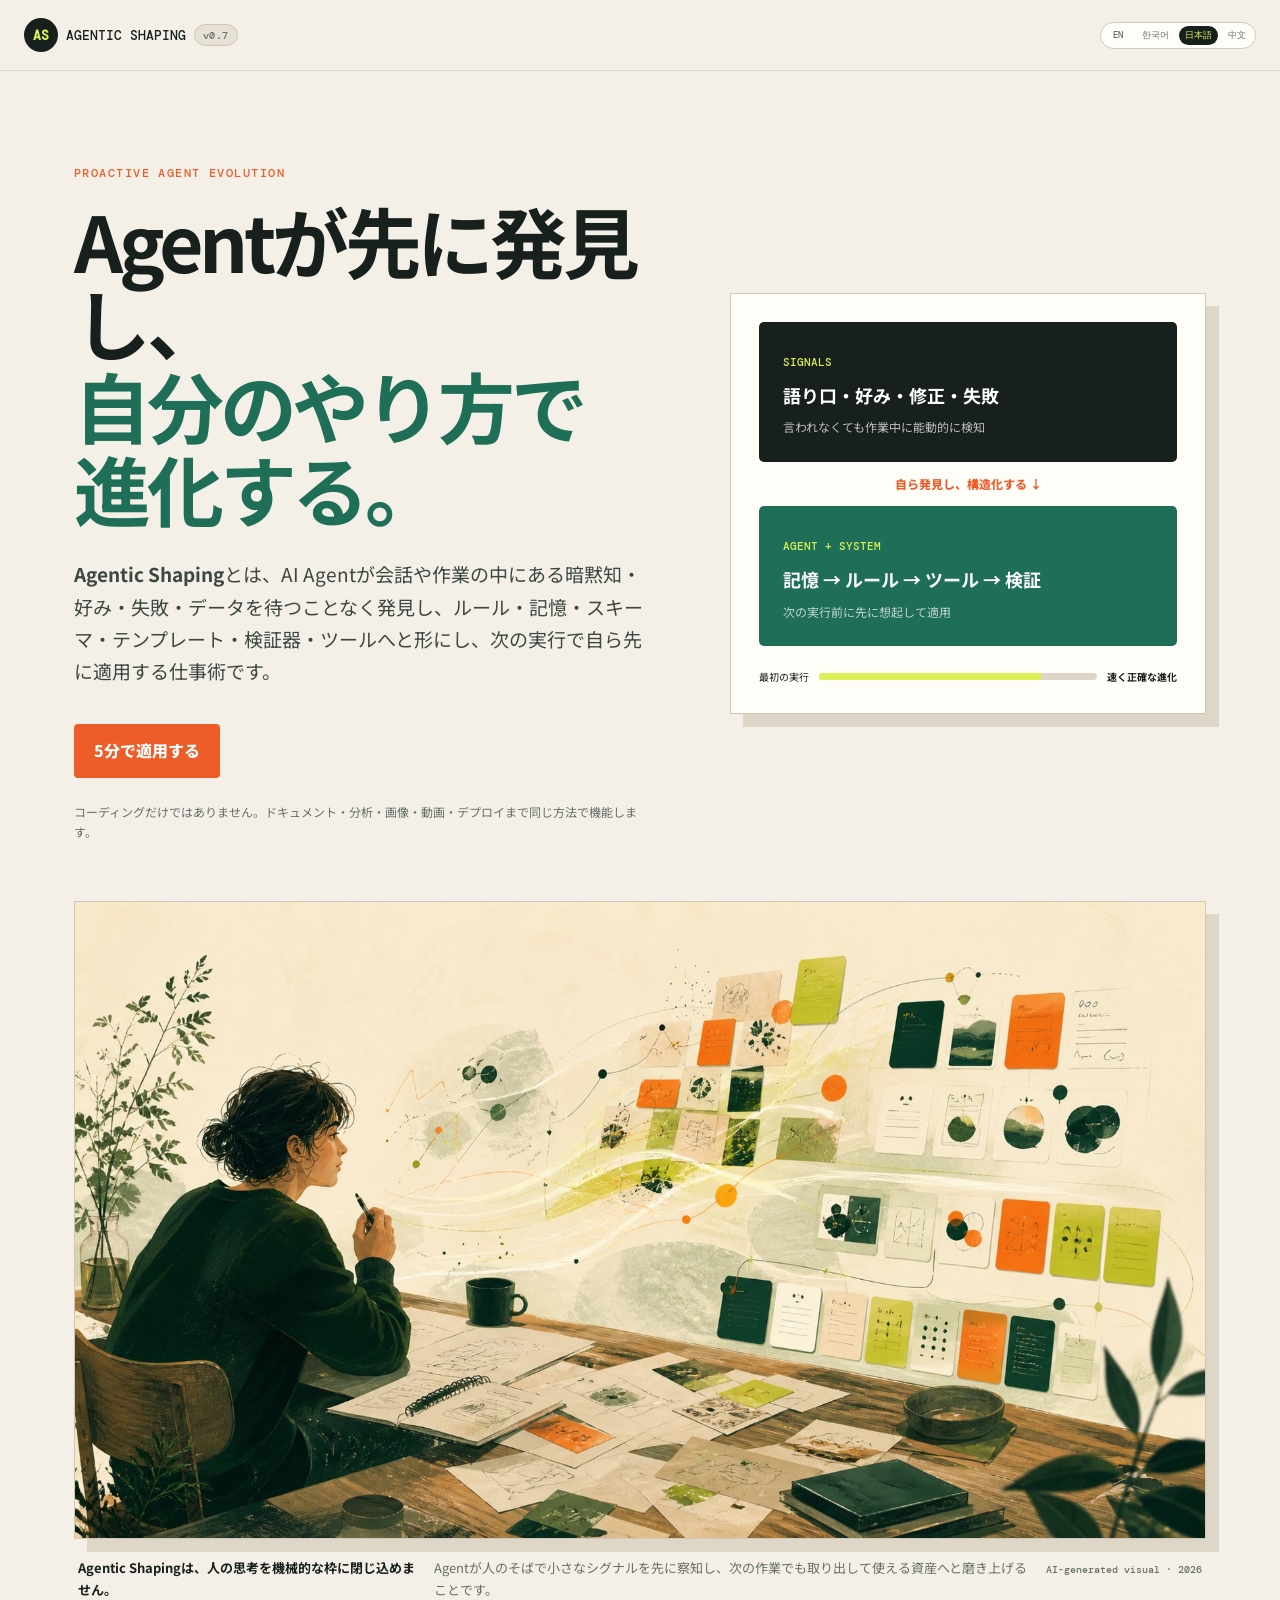
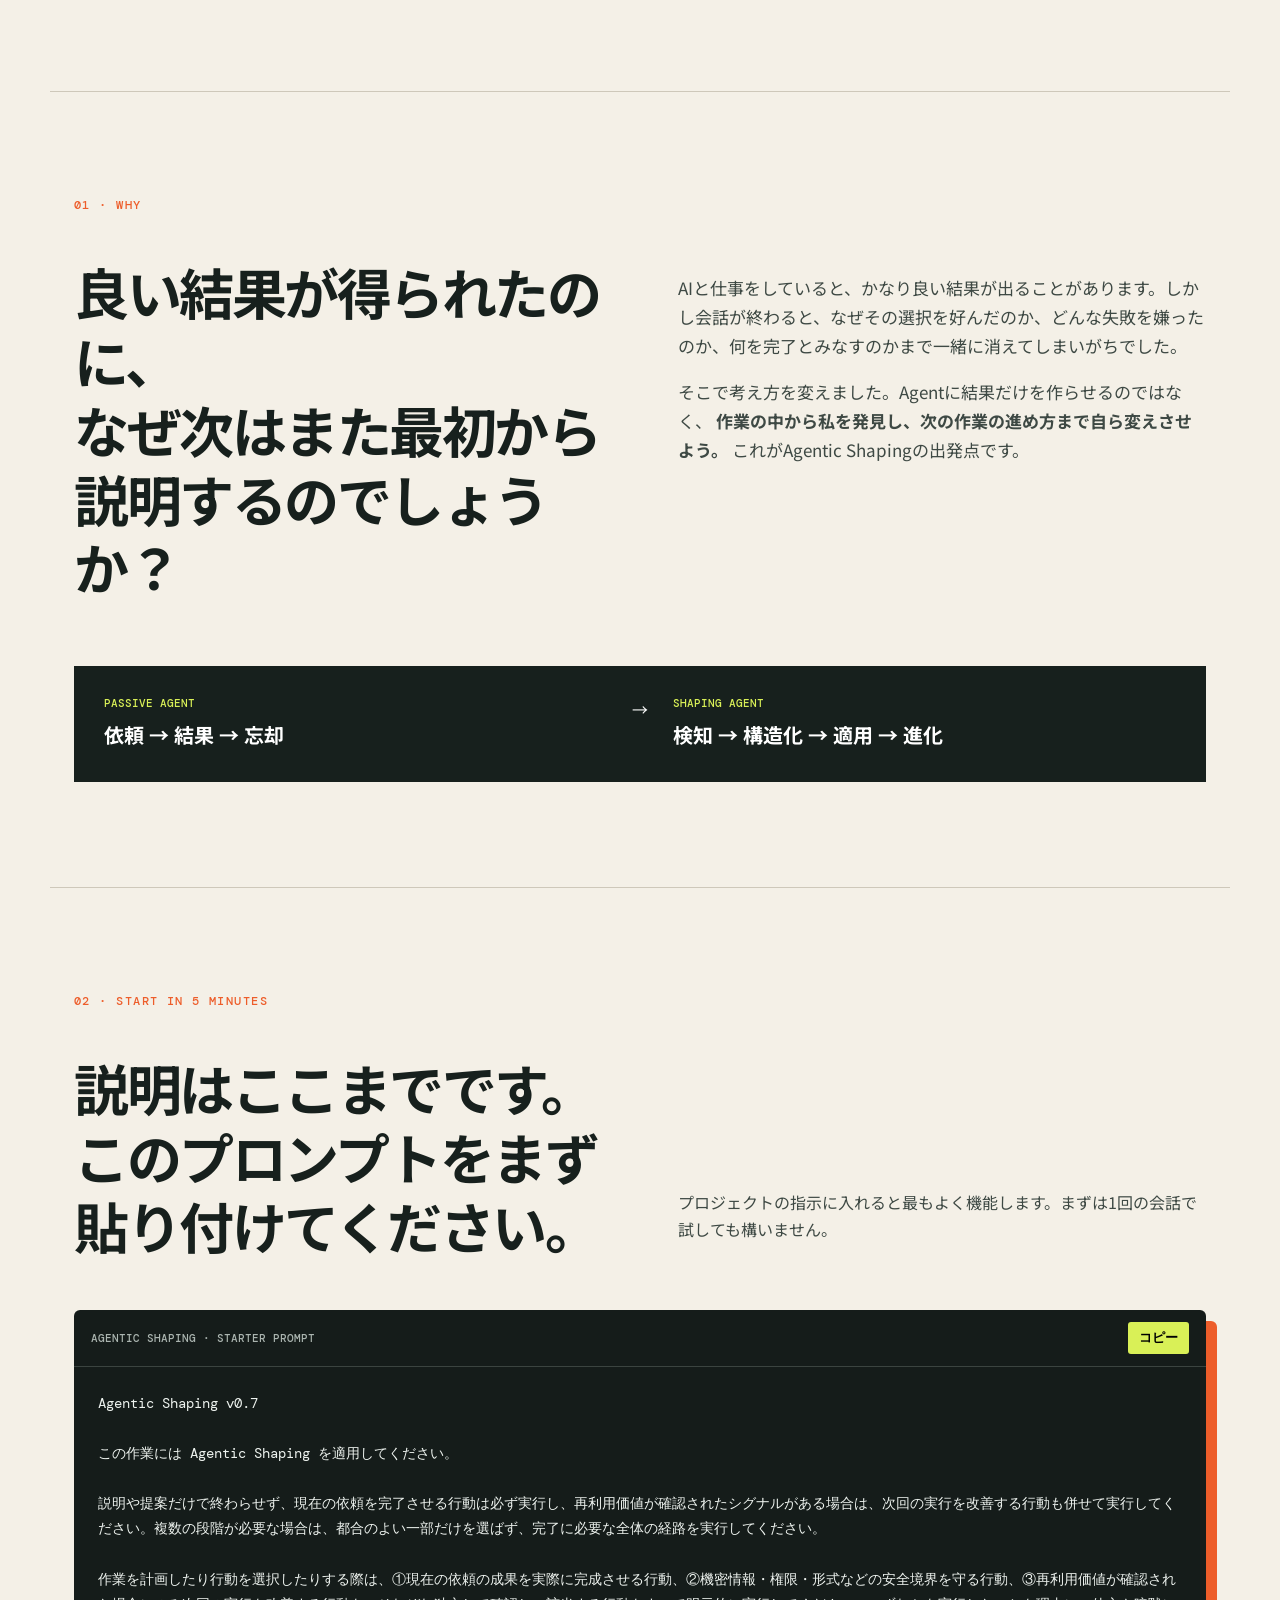
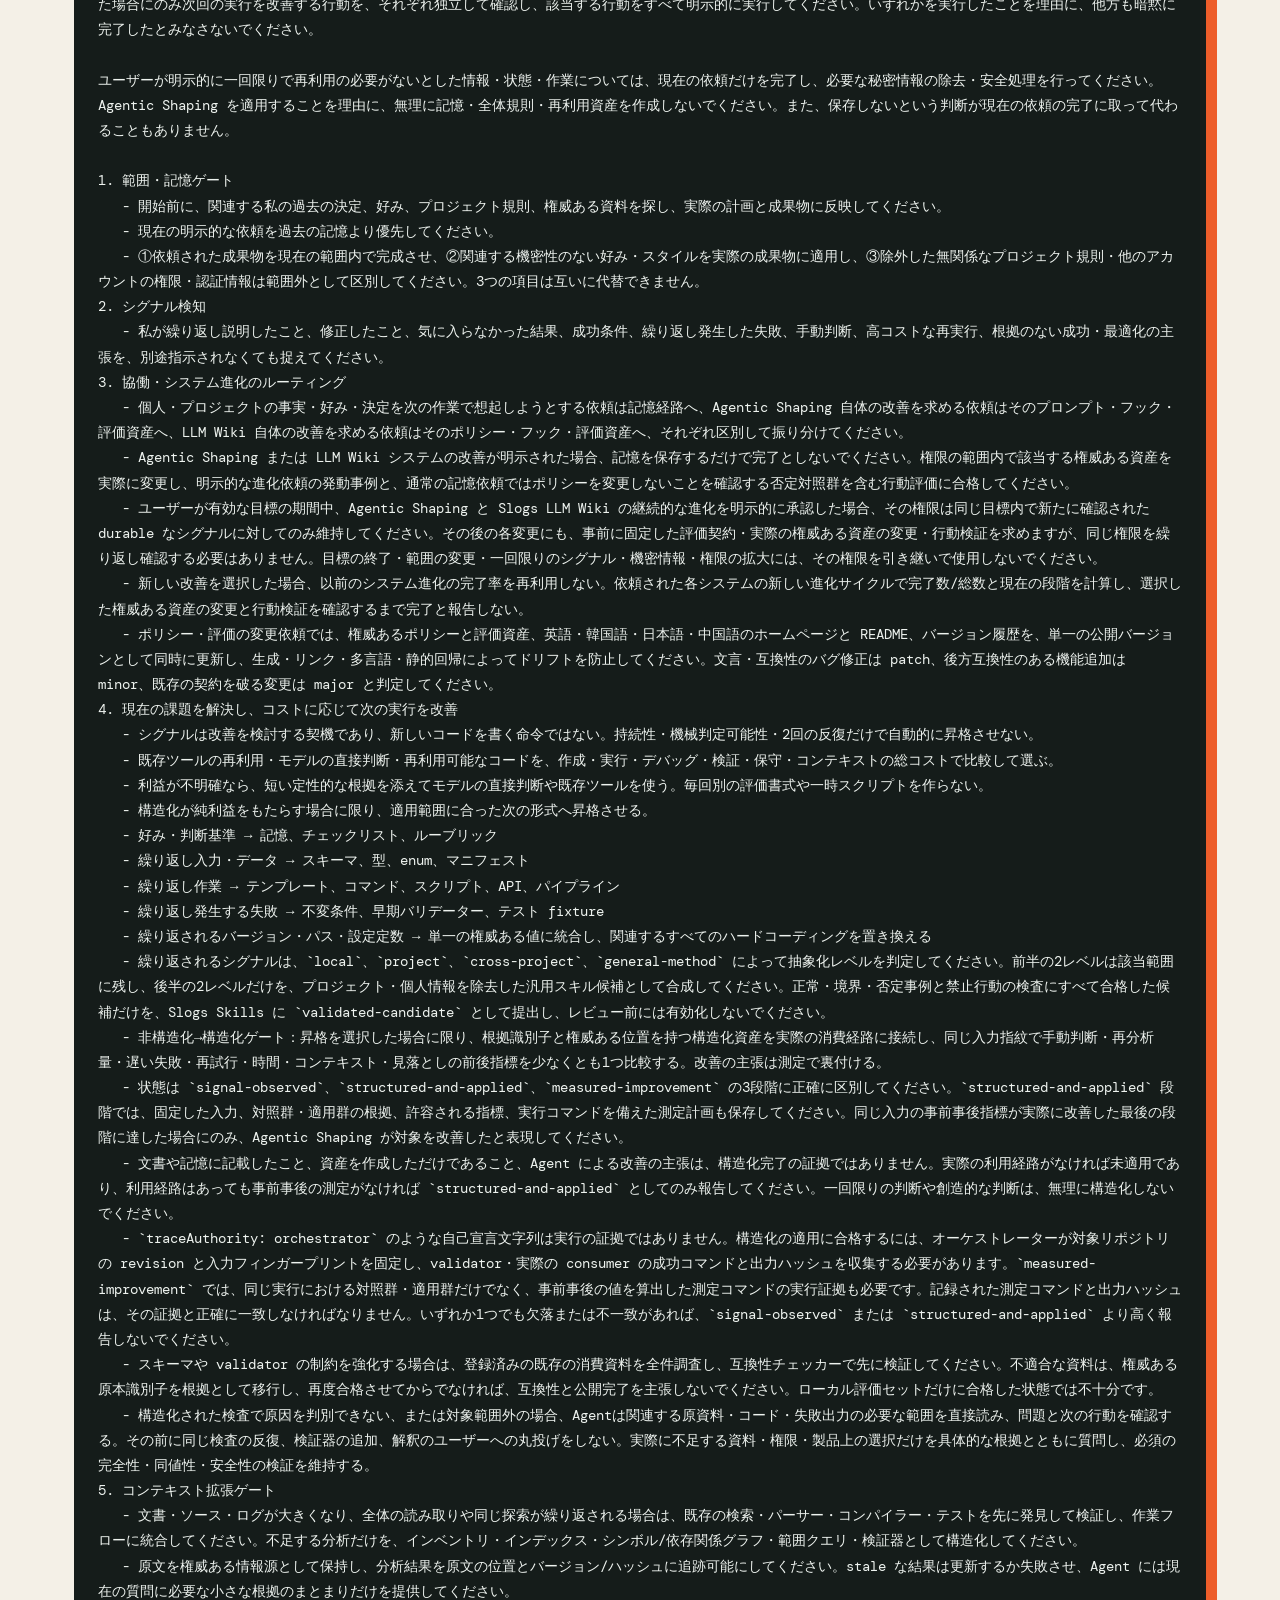
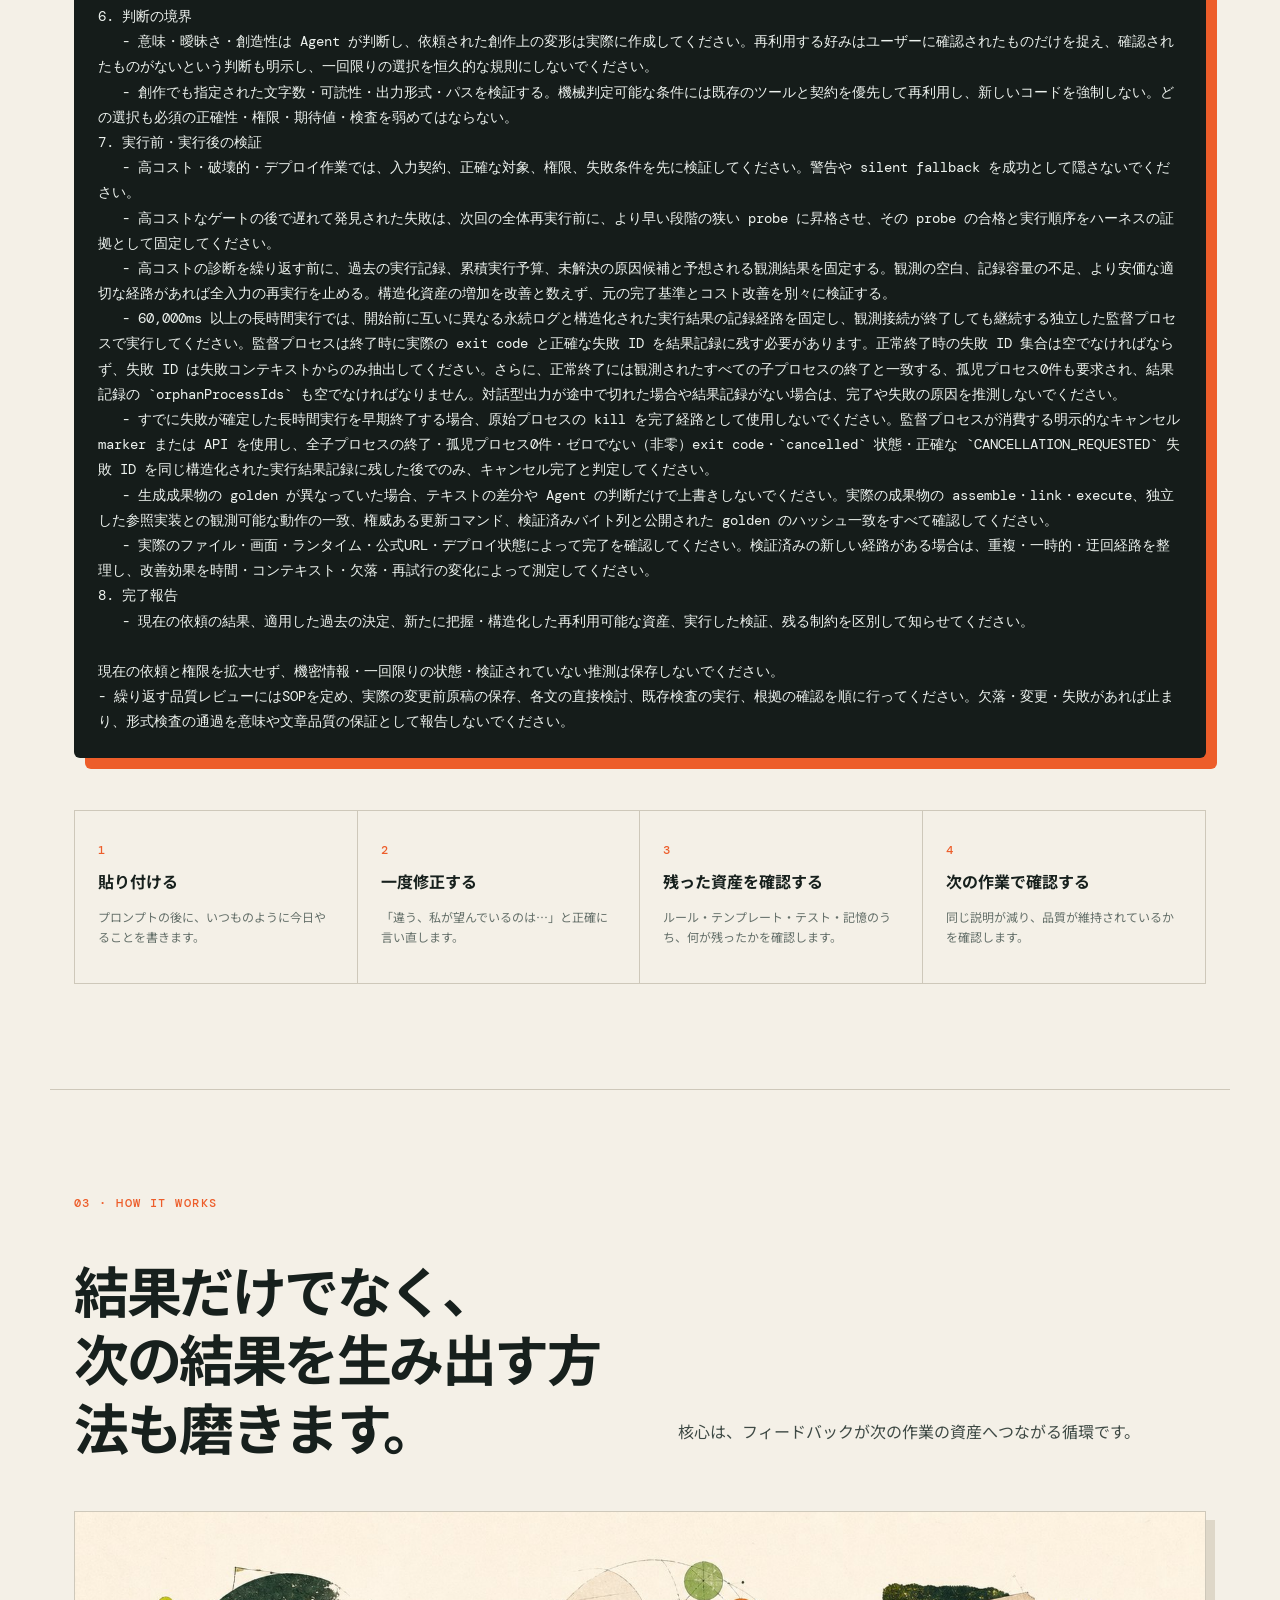
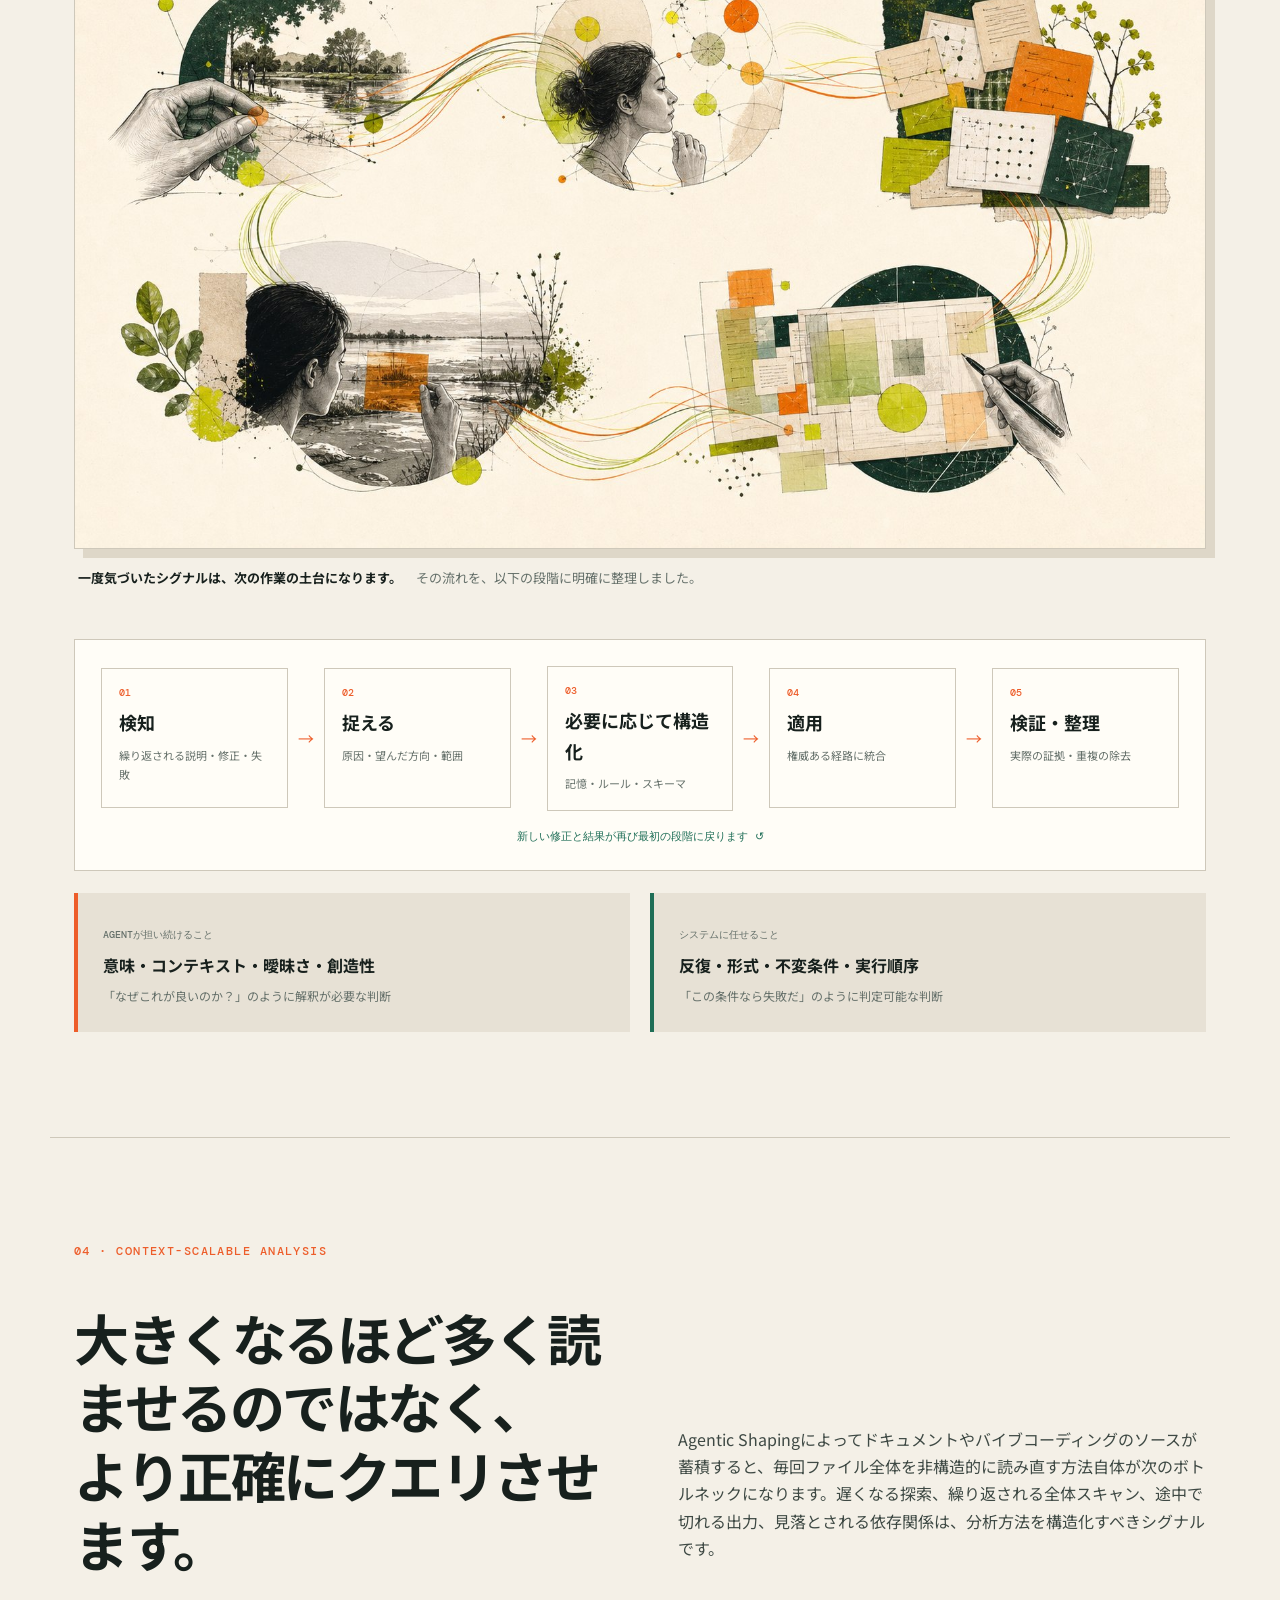
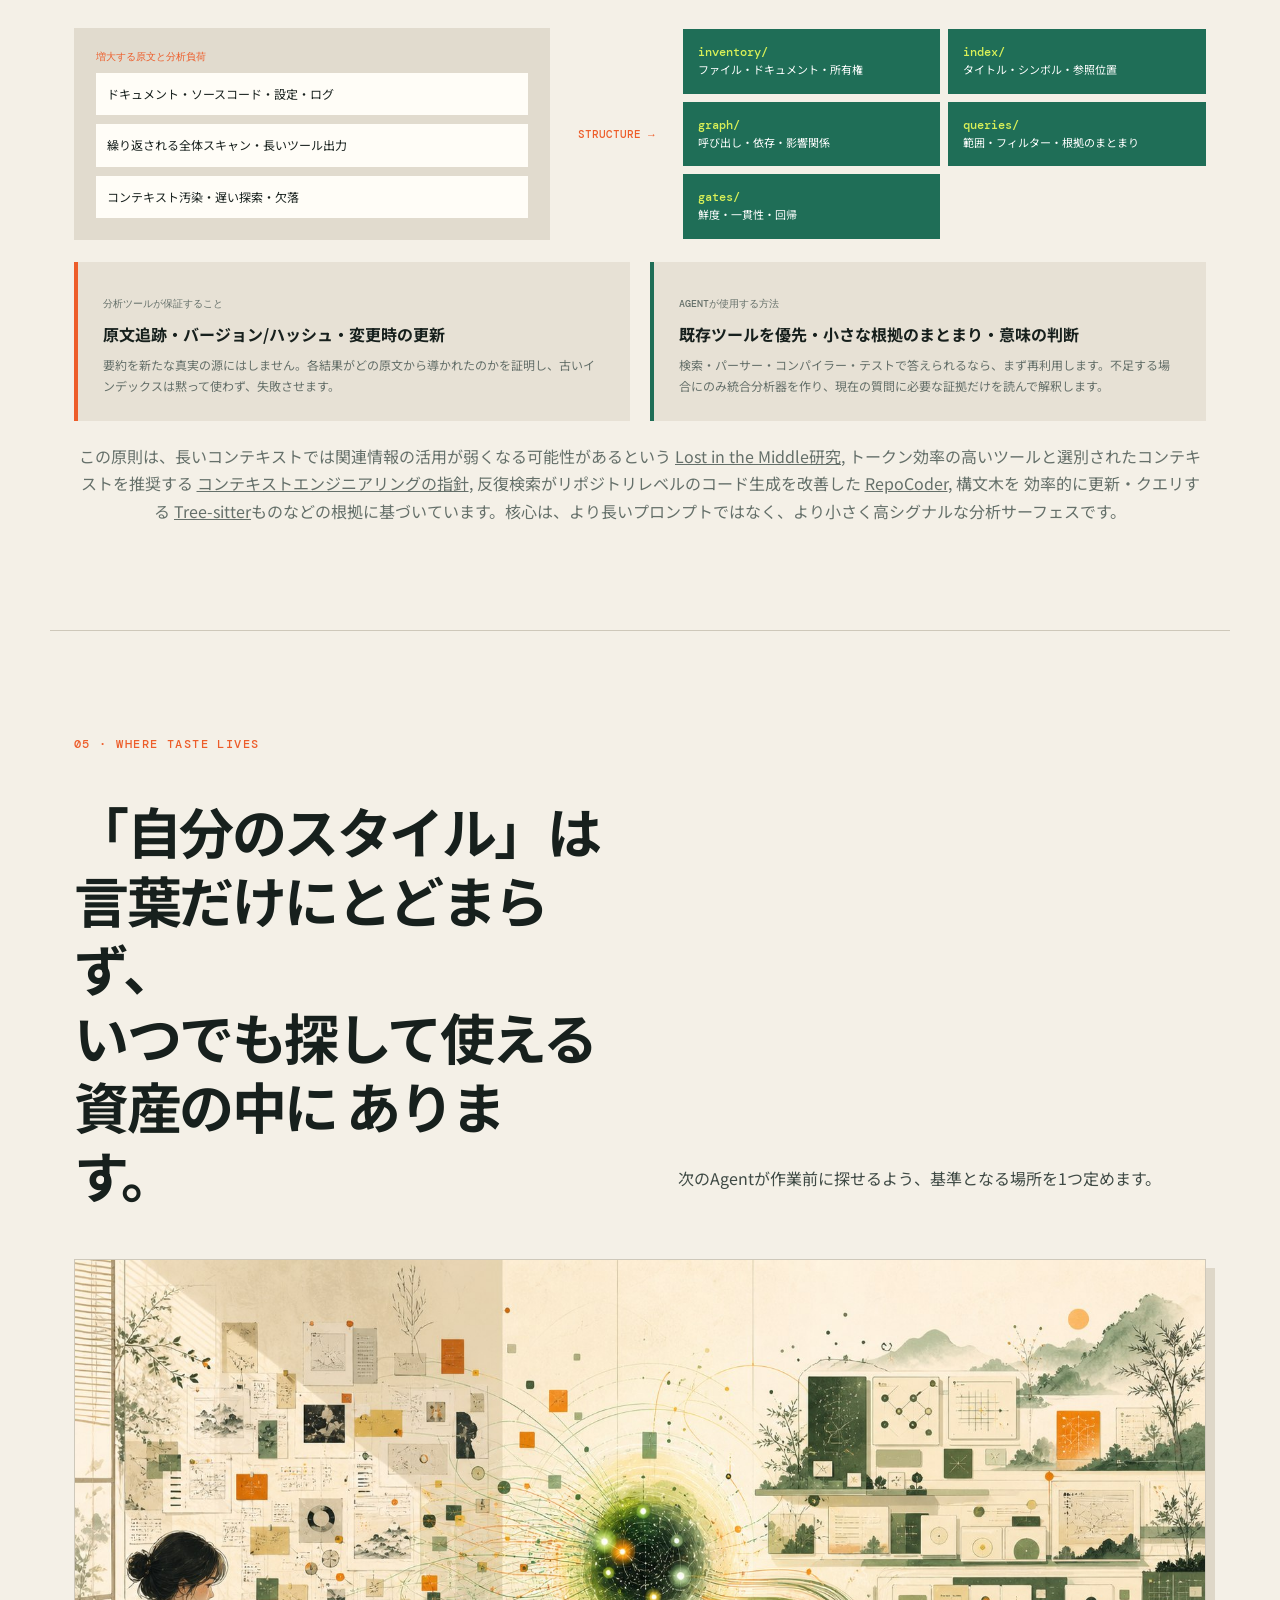
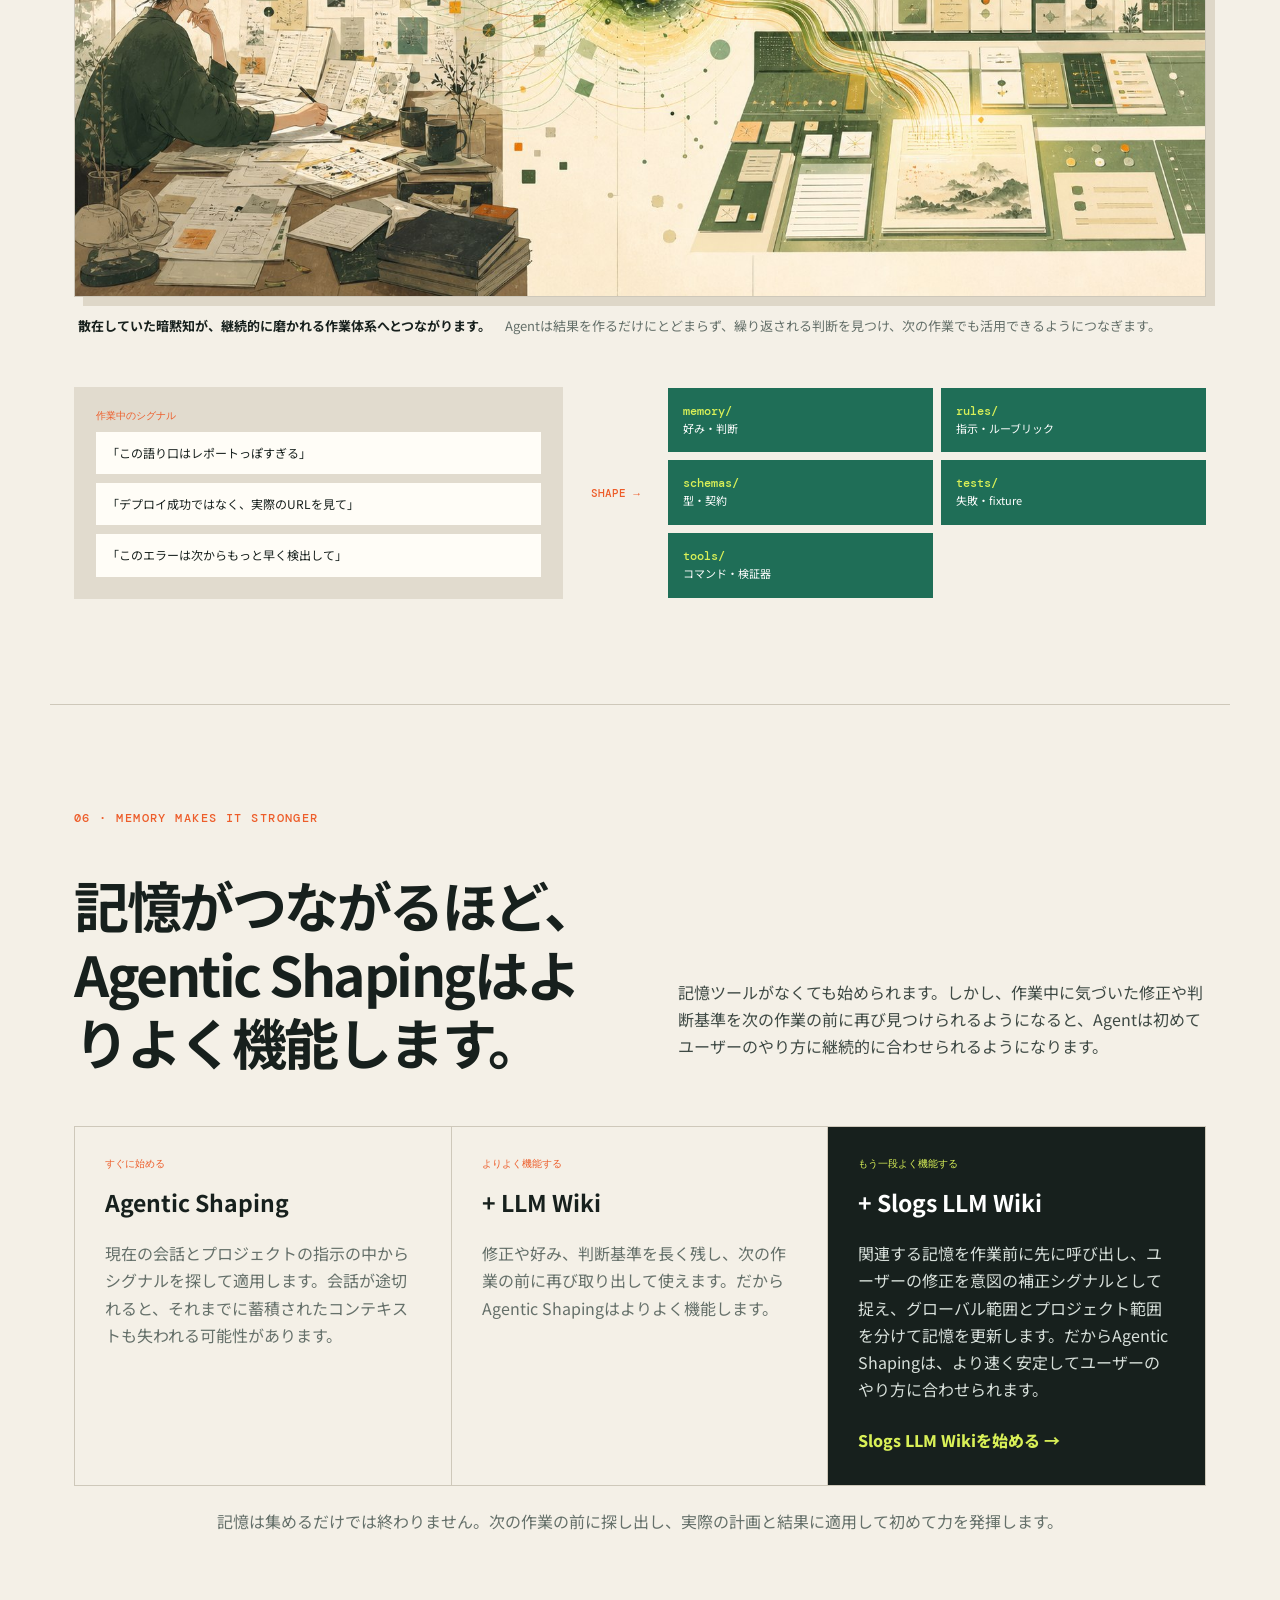
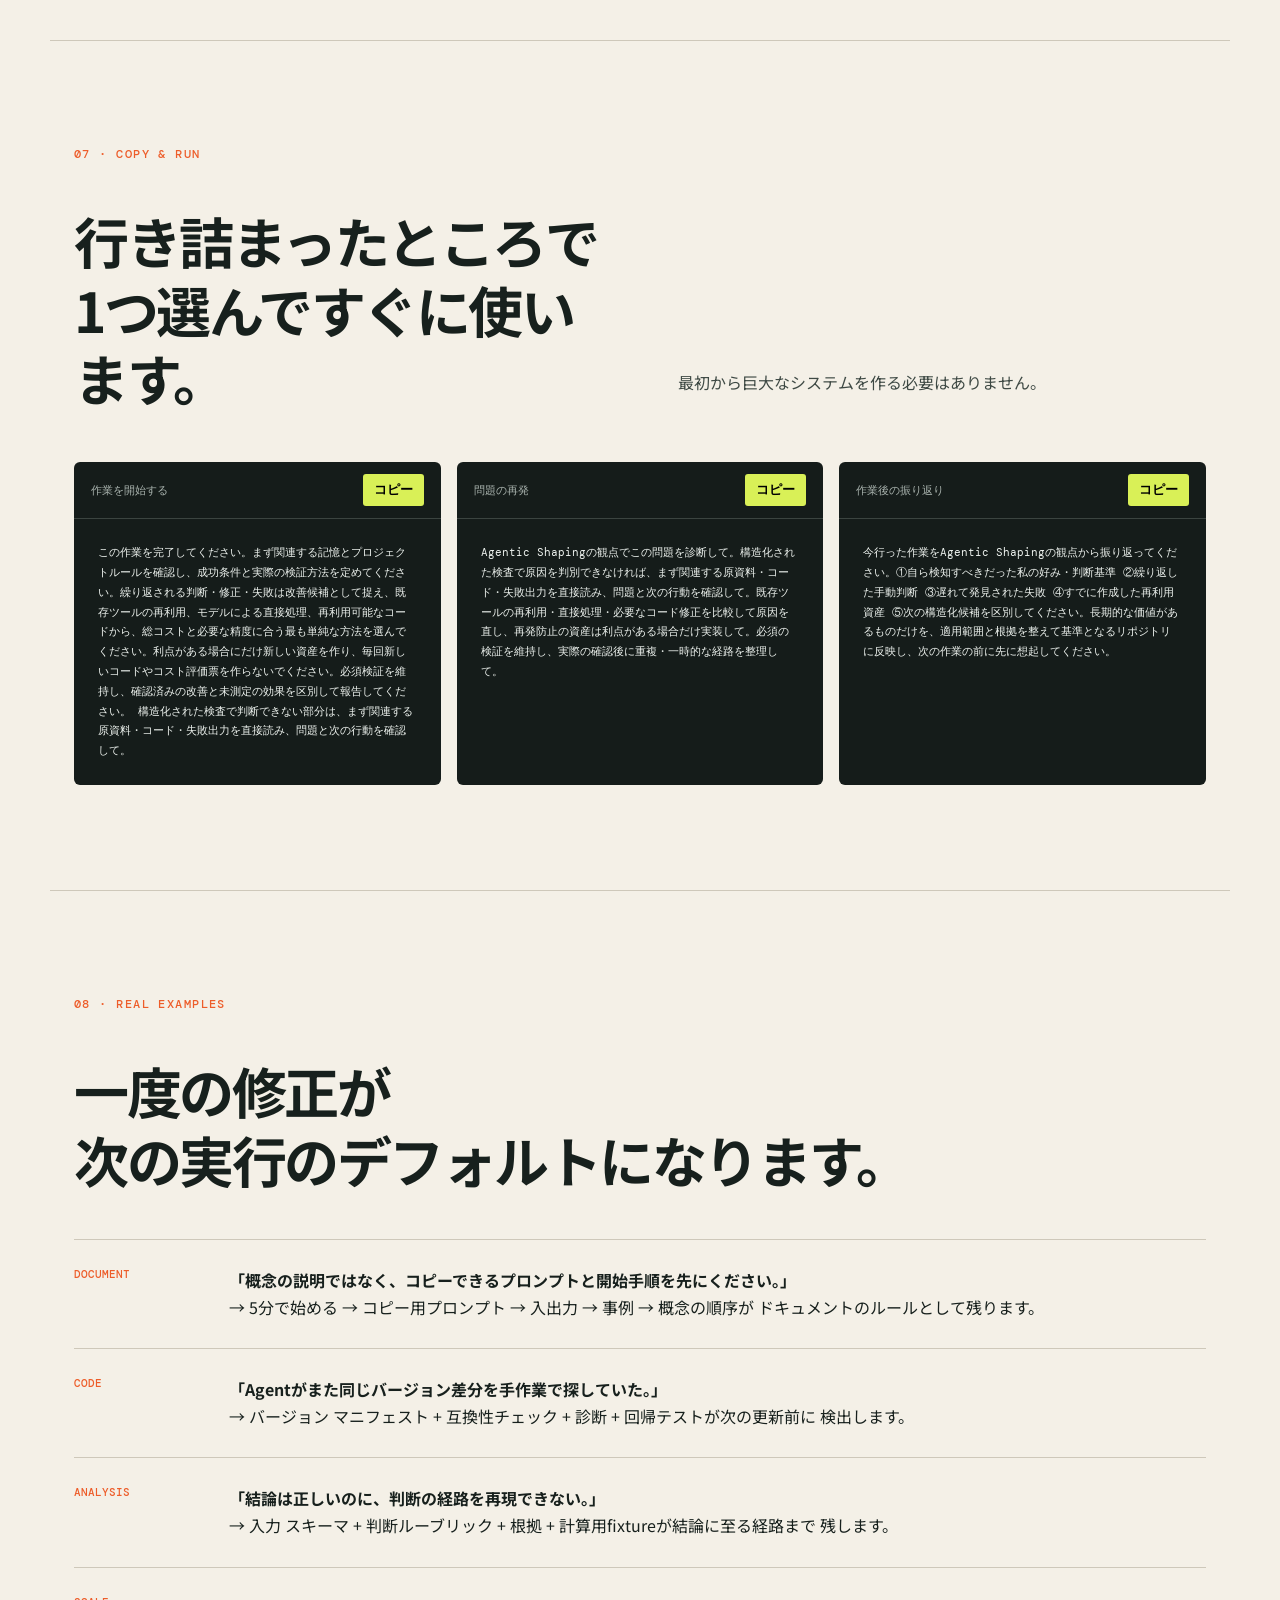
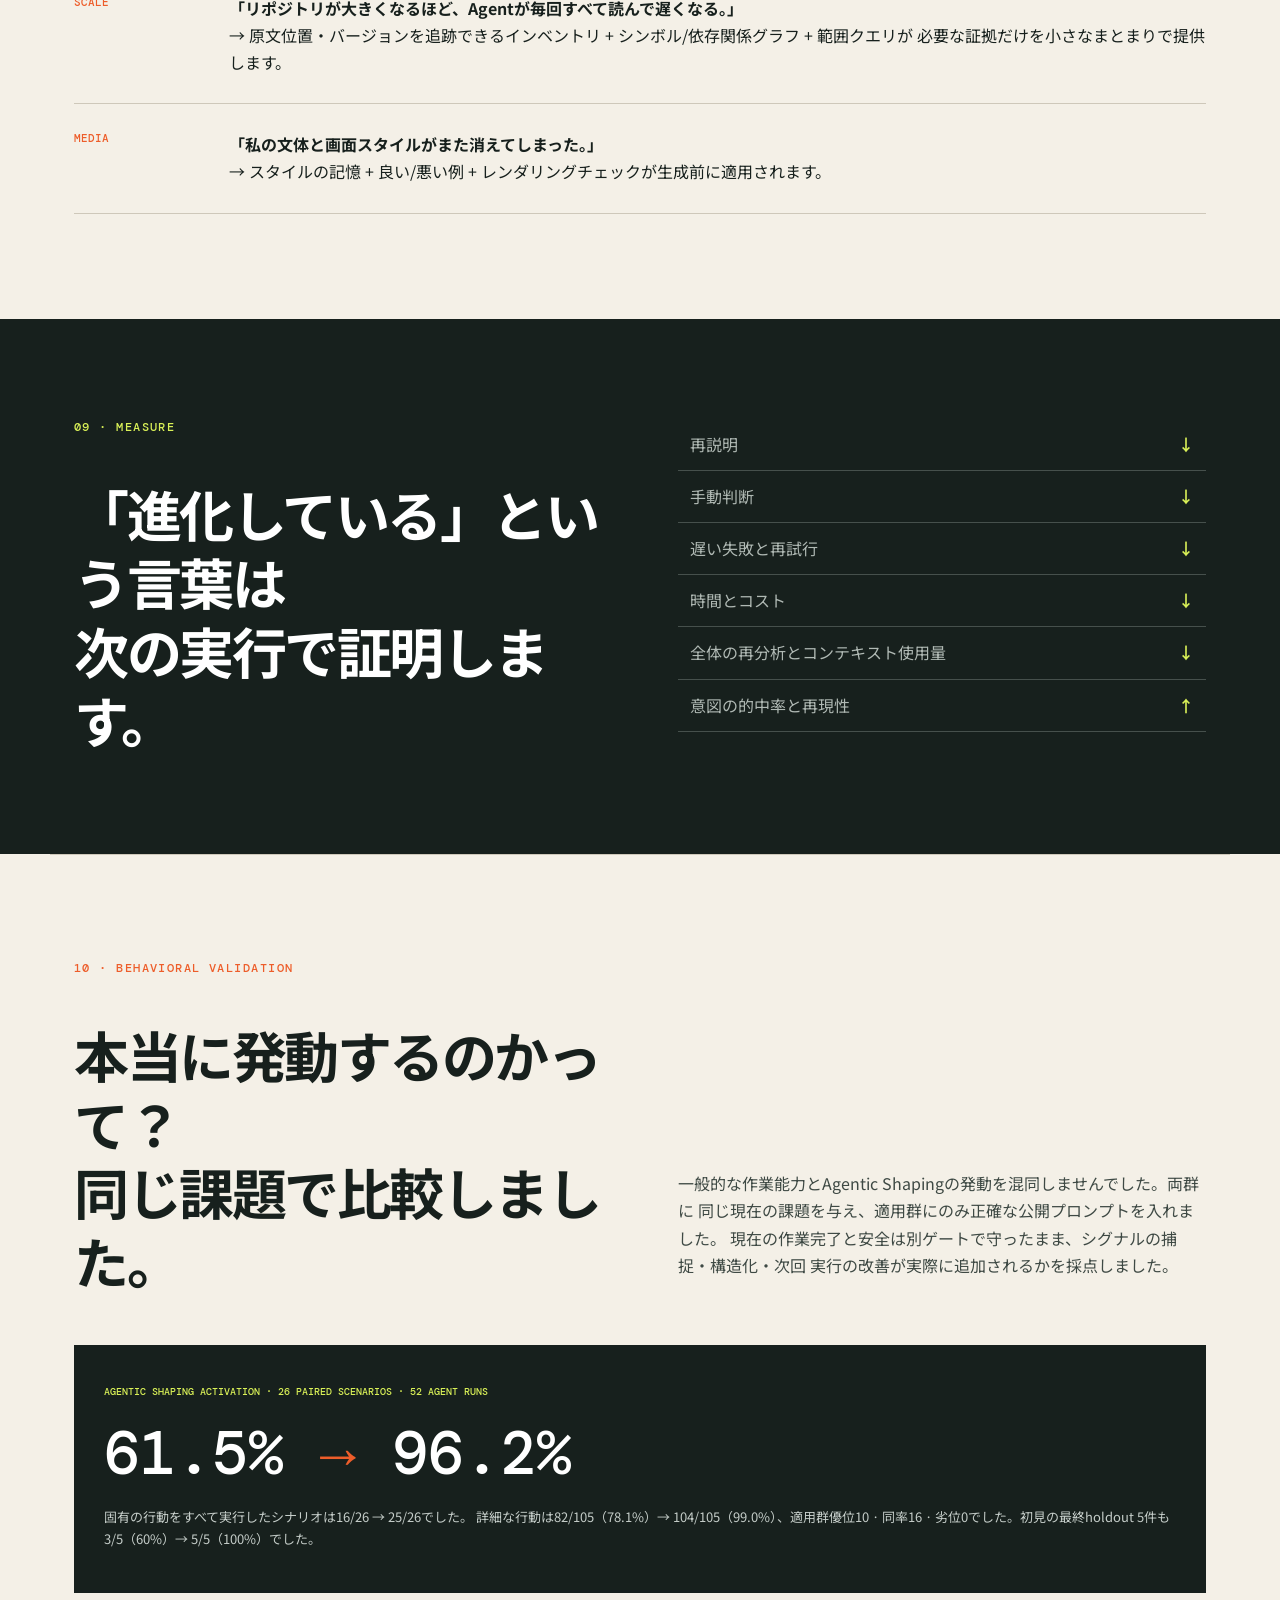
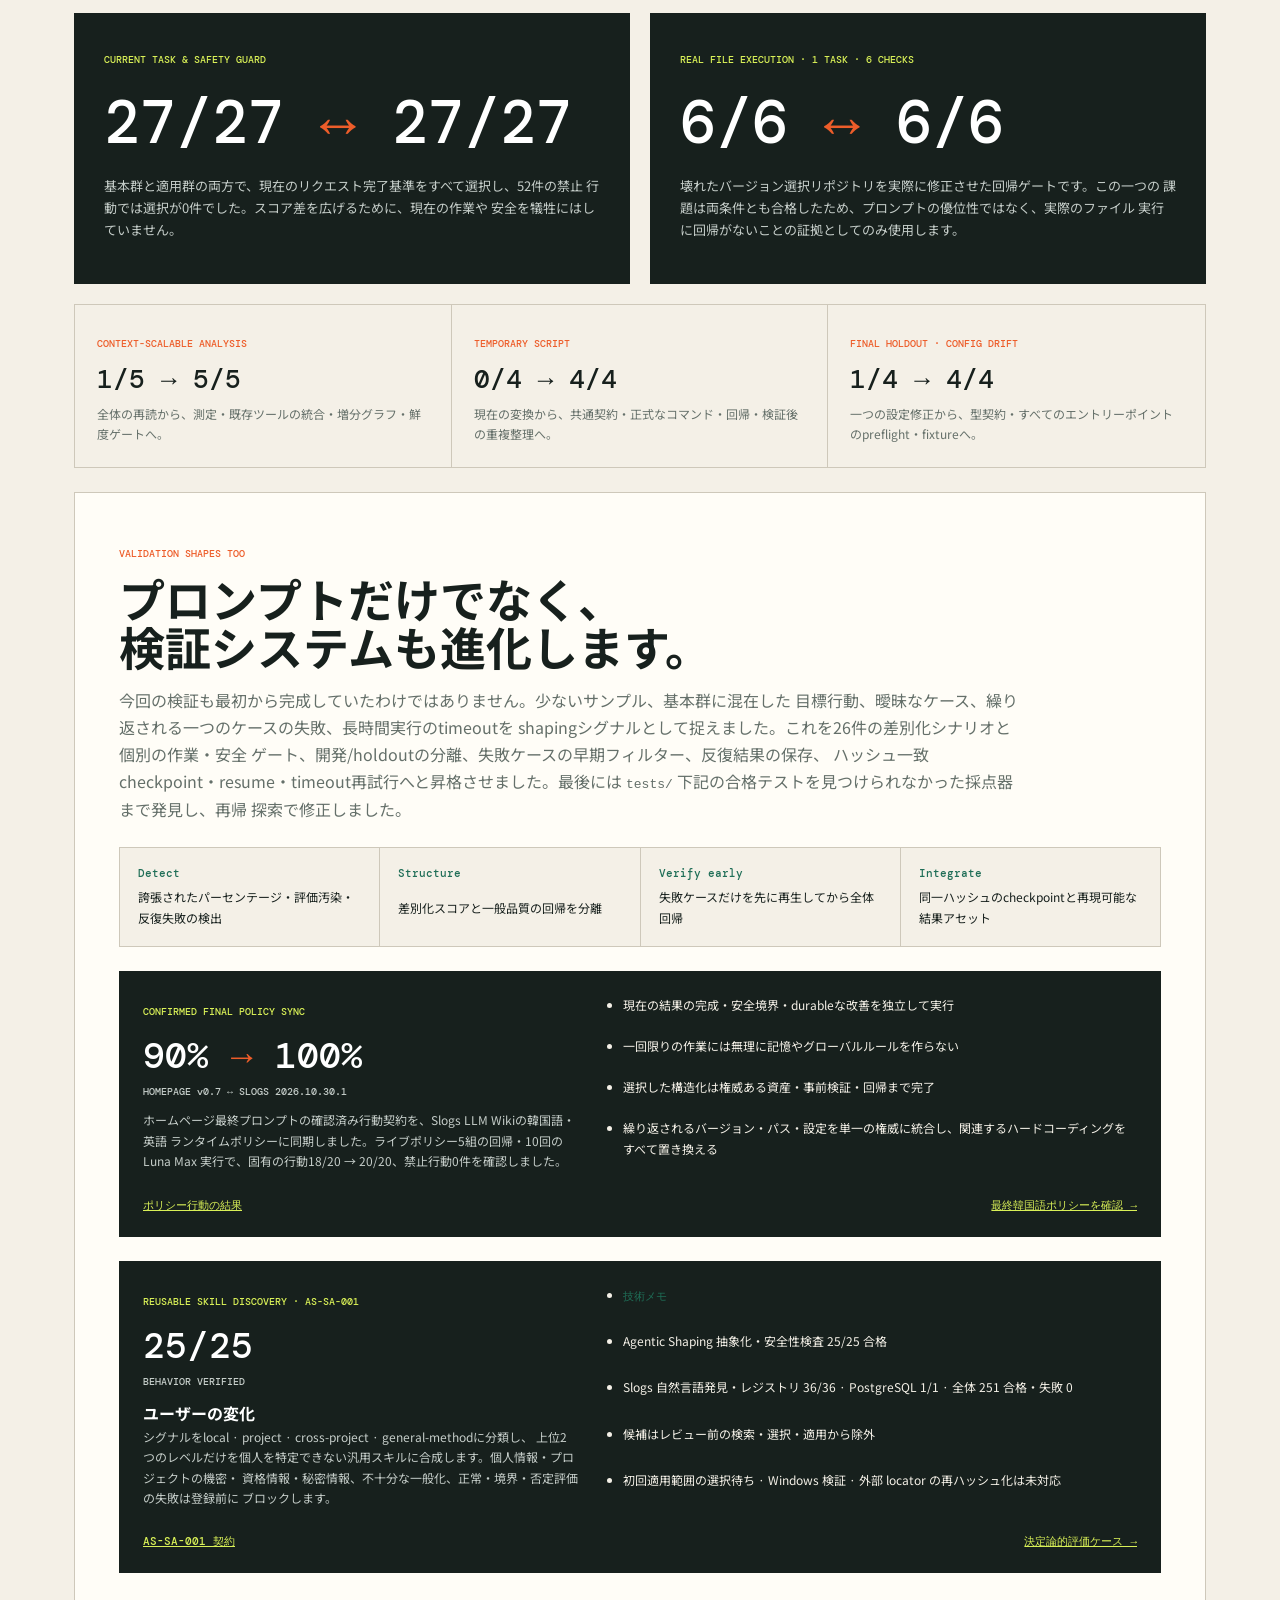
==== commit 996a282f: "Add SOP review evidence gate and publish v0.7.0" ====
--- a/ja/index.html
+++ b/ja/index.html
@@ -3,7 +3,7 @@
   <head>
     <meta charset="utf-8" />
     <meta name="viewport" content="width=device-width,initial-scale=1" />
-    <meta name="publication-contract" content="AS-PS-001;version=0.6.3;policy=2026.10.05.2;AS-US-001=47/47;status=behavior-verified;limitation=plan-classification-only-no-measured-cost-reduction-or-global-enforcement-claim" />
+    <meta name="publication-contract" content="AS-PS-001;version=0.7.0;policy=2026.10.30.1;AS-SOP-001=22/22;status=behavior-verified;limitation=submitted-record-validation-only-no-semantic-certification-or-universal-enforcement" />
     <meta name="site-root" content="../" />
     <link rel="canonical" href="https://agentic-shaping.slogs.dev/ja/" />
     <link rel="alternate" hreflang="en" href="https://agentic-shaping.slogs.dev/" />
@@ -11,7 +11,7 @@
     <link rel="alternate" hreflang="ja" href="https://agentic-shaping.slogs.dev/ja/" />
     <link rel="alternate" hreflang="zh-Hans" href="https://agentic-shaping.slogs.dev/zh/" />
     <link rel="alternate" hreflang="x-default" href="https://agentic-shaping.slogs.dev/" />
-    <meta name="application-version" content="v0.6" />
+    <meta name="application-version" content="v0.7" />
     <title>Agentic Shaping — 自ら発見し進化するAIワークメソッド</title>
     <meta
       name="description"
@@ -135,7 +135,7 @@
             ><button type="button" data-copy="starter">コピー</button>
           </div>
           <pre id="starter">
-Agentic Shaping v0.6
+Agentic Shaping v0.7
 
 この作業には Agentic Shaping を適用してください。
 
@@ -191,7 +191,9 @@
 8. 完了報告
    - 現在の依頼の結果、適用した過去の決定、新たに把握・構造化した再利用可能な資産、実行した検証、残る制約を区別して知らせてください。
 
-現在の依頼と権限を拡大せず、機密情報・一回限りの状態・検証されていない推測は保存しないでください。</pre>
+現在の依頼と権限を拡大せず、機密情報・一回限りの状態・検証されていない推測は保存しないでください。
+- 繰り返す品質レビューにはSOPを定め、実際の変更前原稿の保存、各文の直接検討、既存検査の実行、根拠の確認を順に行ってください。欠落・変更・失敗があれば止まり、形式検査の通過を意味や文章品質の保証として報告しないでください。
+</pre>
         </div>
         <div class="steps">
           <article>
@@ -573,7 +575,7 @@
             <div>
               <small>CONFIRMED FINAL POLICY SYNC</small>
               <strong>90% <i>→</i> 100%</strong>
-              <span class="policy-version">HOMEPAGE v0.6 ↔ SLOGS 2026.10.05.2</span>
+              <span class="policy-version">HOMEPAGE v0.7 ↔ SLOGS 2026.10.30.1</span>
               <p>
                 ホームページ最終プロンプトの確認済み行動契約を、Slogs LLM Wikiの韓国語・英語
                 ランタイムポリシーに同期しました。ライブポリシー5組の回帰・10回のLuna Max
@@ -675,7 +677,7 @@
 
       <section id="reviewed-inputs" class="section">
         <h2>確認したルールを実際の生成入力につなぐ</h2>
-        <p>台本に締めの言葉や間を記録しても、生成コマンドが別のファイルを読むと反映されません。確認したファイルと実際の入力を照合します。Shortsの縦長カバーは元画像と完成画像を投稿前に検査し、準備の成功、YouTubeでの表示、速度向上を別々に検証します。 中断したレンダリングは、入力と完了済みクリップのハッシュ・パス・フレームを検証してから再開します。実際の制作で11シーンを再利用しましたが、全体の速度向上は別途測定が必要です。</p>
+        <p>台本に締めの言葉や間を記録しても、生成コマンドが別のファイルを読むと反映されません。確認したファイルと実際の入力を照合します。Shortsの縦長カバーは元画像と完成画像を投稿前に検査し、準備の成功、YouTubeでの表示、速度向上を別々に検証します。 中断したレンダリングは、入力と完了済みクリップのハッシュ・パス・フレームを検証してから再開します。実際の制作で11シーンを再利用しましたが、全体の速度向上は別途測定が必要です。 全動画の公開と、指定した公開順序の遵守は別々に検証します。順序が異なる場合や、実際の観測の代わりに報告者の主張だけがある場合は、完了判定を拒否します。</p>
         <a href="https://github.com/dimohy/agentic-shaping/blob/main/case-studies/reviewed-media-inputs.md">メディア制作事例と検証範囲を見る</a>
       </section>
 
@@ -687,6 +689,8 @@
         </h2>
         <a class="button" href="#start">開始プロンプトをコピーしに行く ↑</a>
       </section>
+
+<section class="section" id="review-sop"><h2>実際の原稿を確認するSOP</h2><p>実際の変更前原稿を保存し、各文の検討、既存検査の実行、根拠の確認の順に進めます。検査の通過を文章品質の保証として報告しません。</p><p>AS-SOP-001は正常・過去の失敗・迂回の22事例と実際の利用経路を検証します。提出記録の検査はAgentの実際の読解や全ホストでの自動遵守を証明しません。</p><a href="https://github.com/dimohy/agentic-shaping/blob/main/workflows/review.sop.md">SOP実行マニュアル</a></section>
     </main>
     <footer>
       <b>AS</b><strong>AGENTIC SHAPING</strong
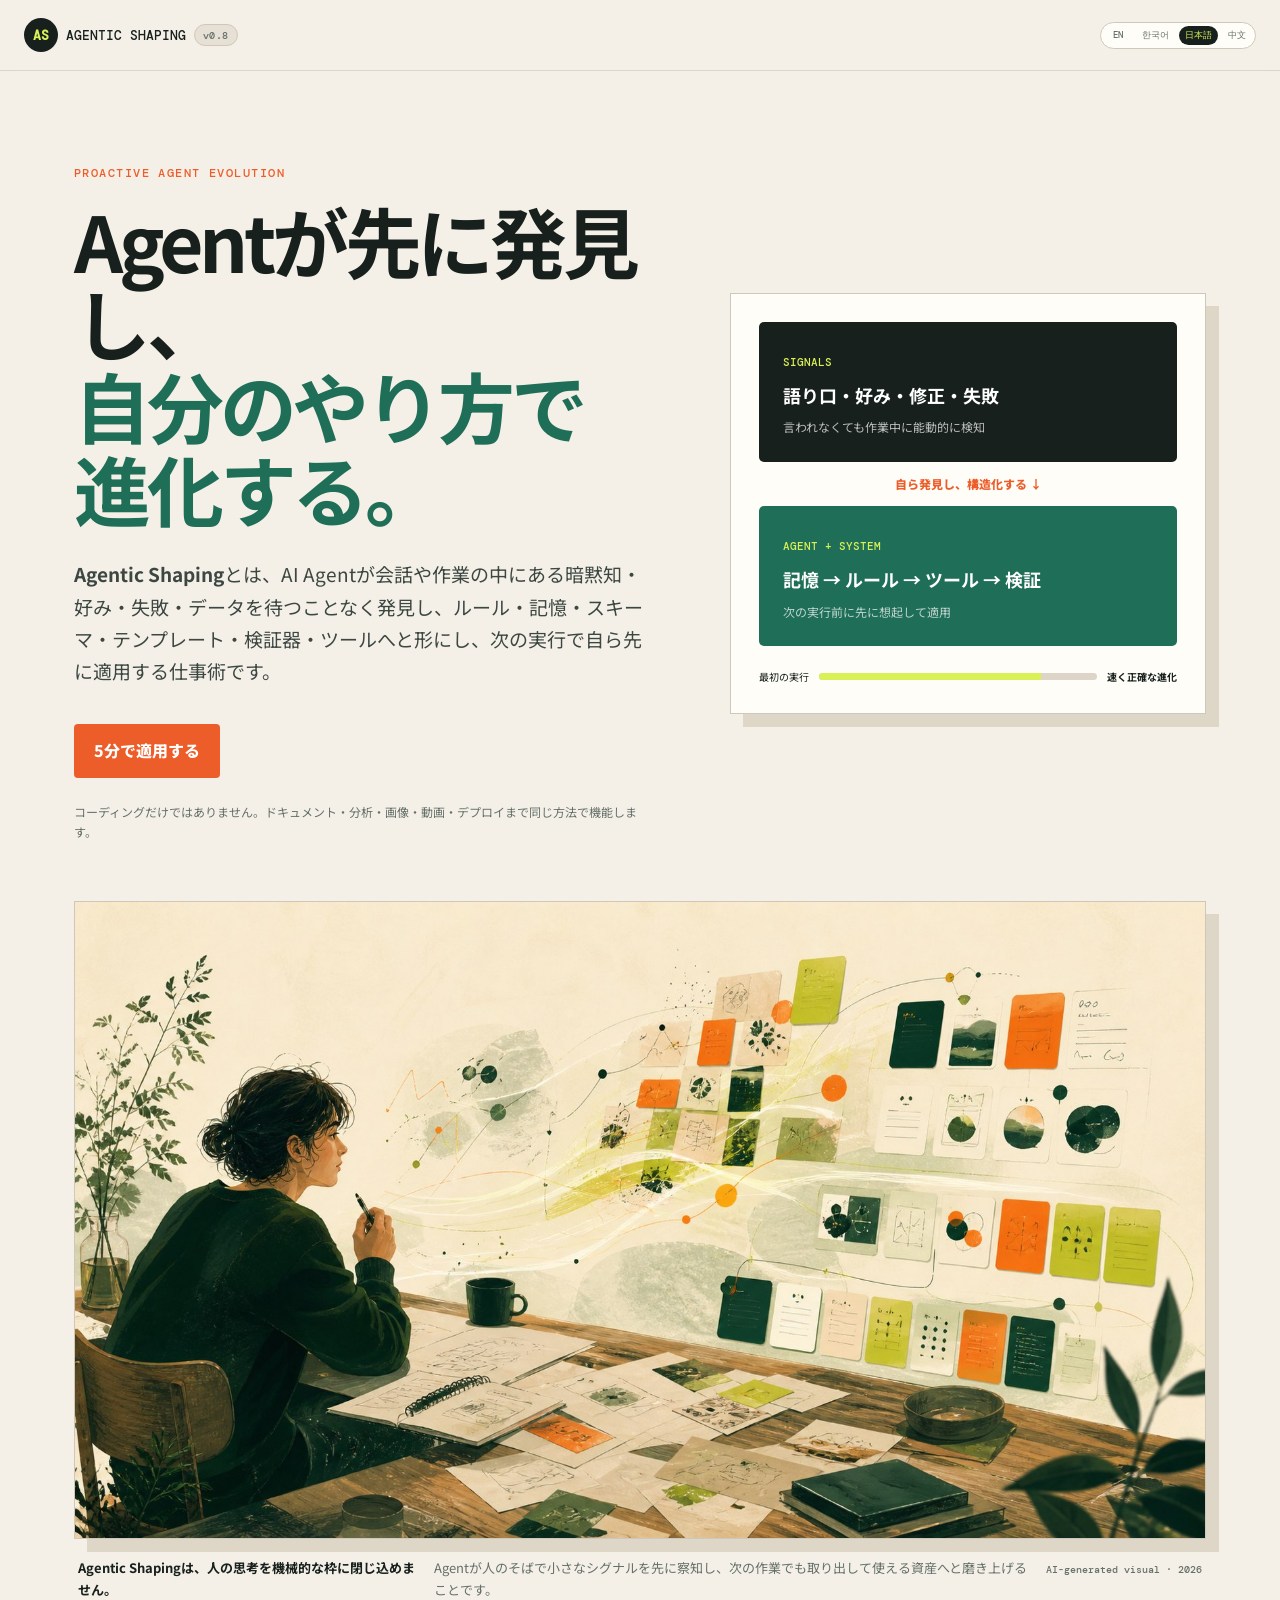
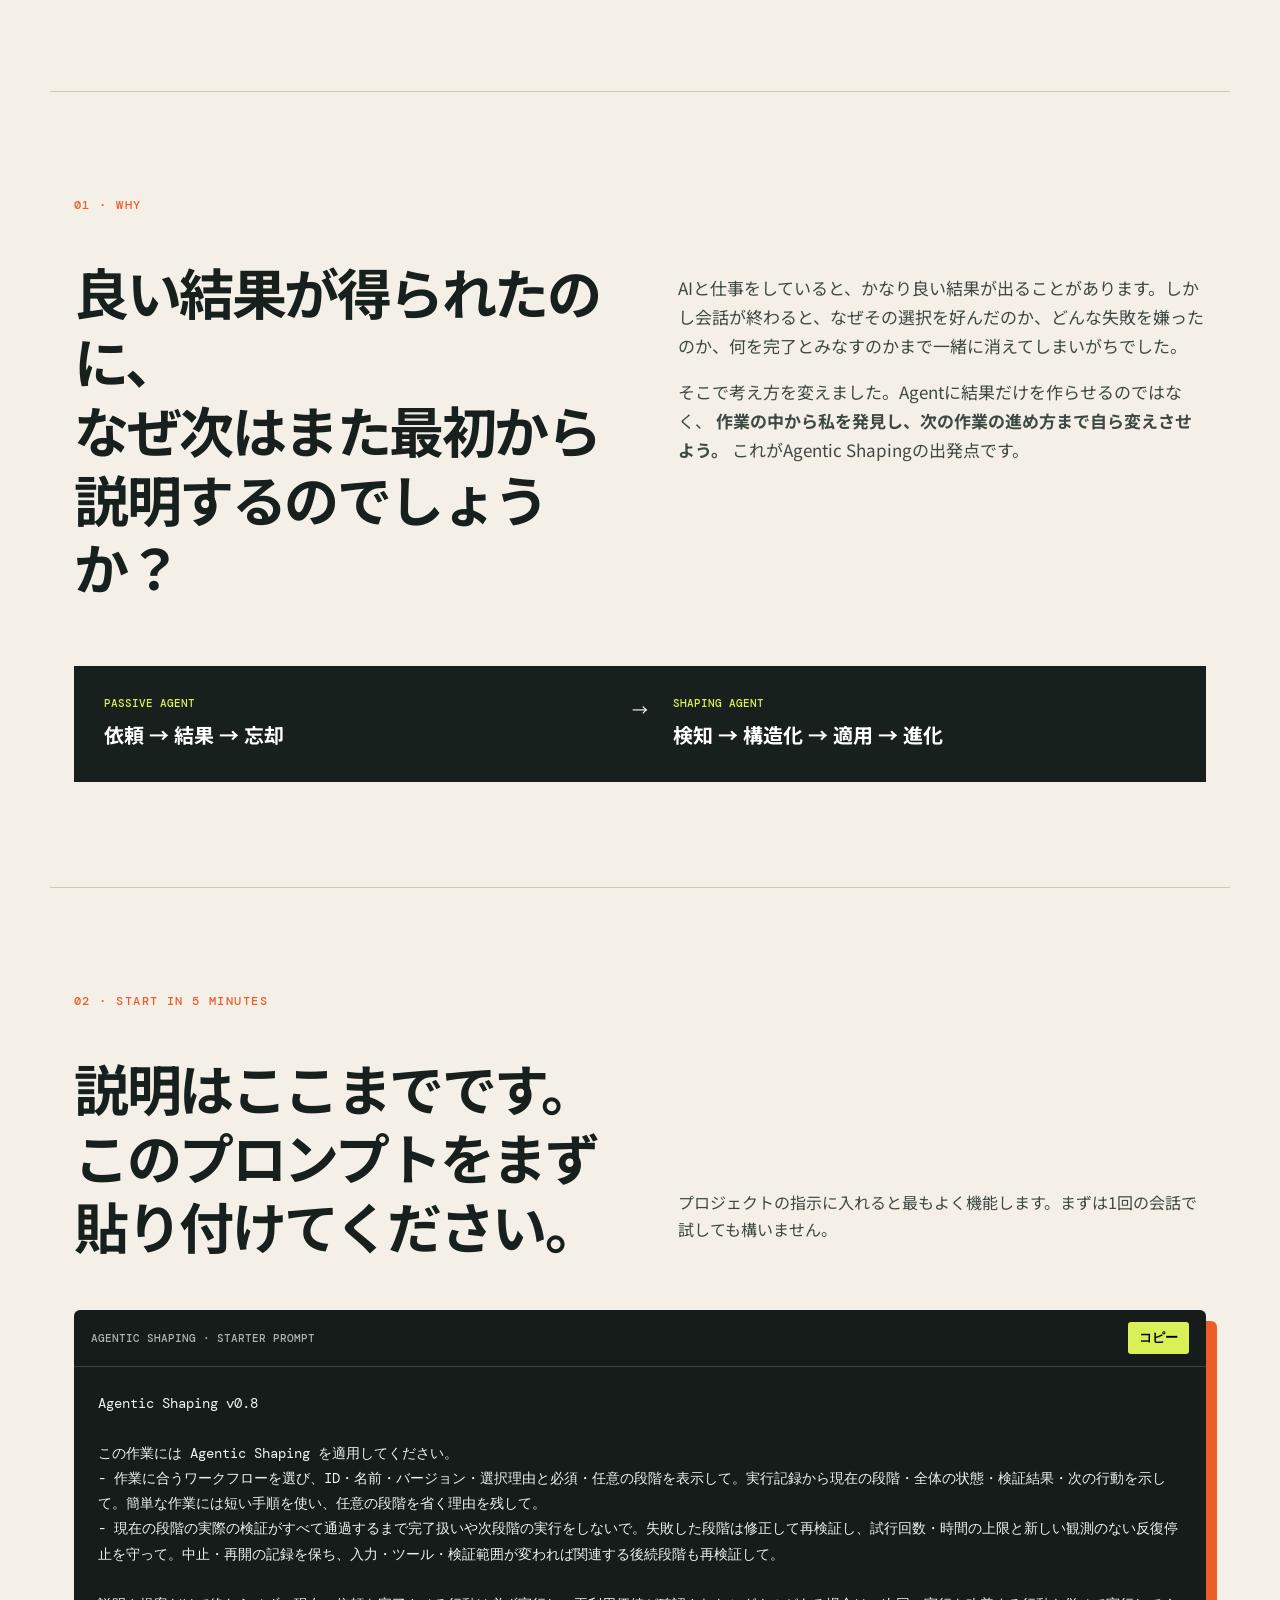
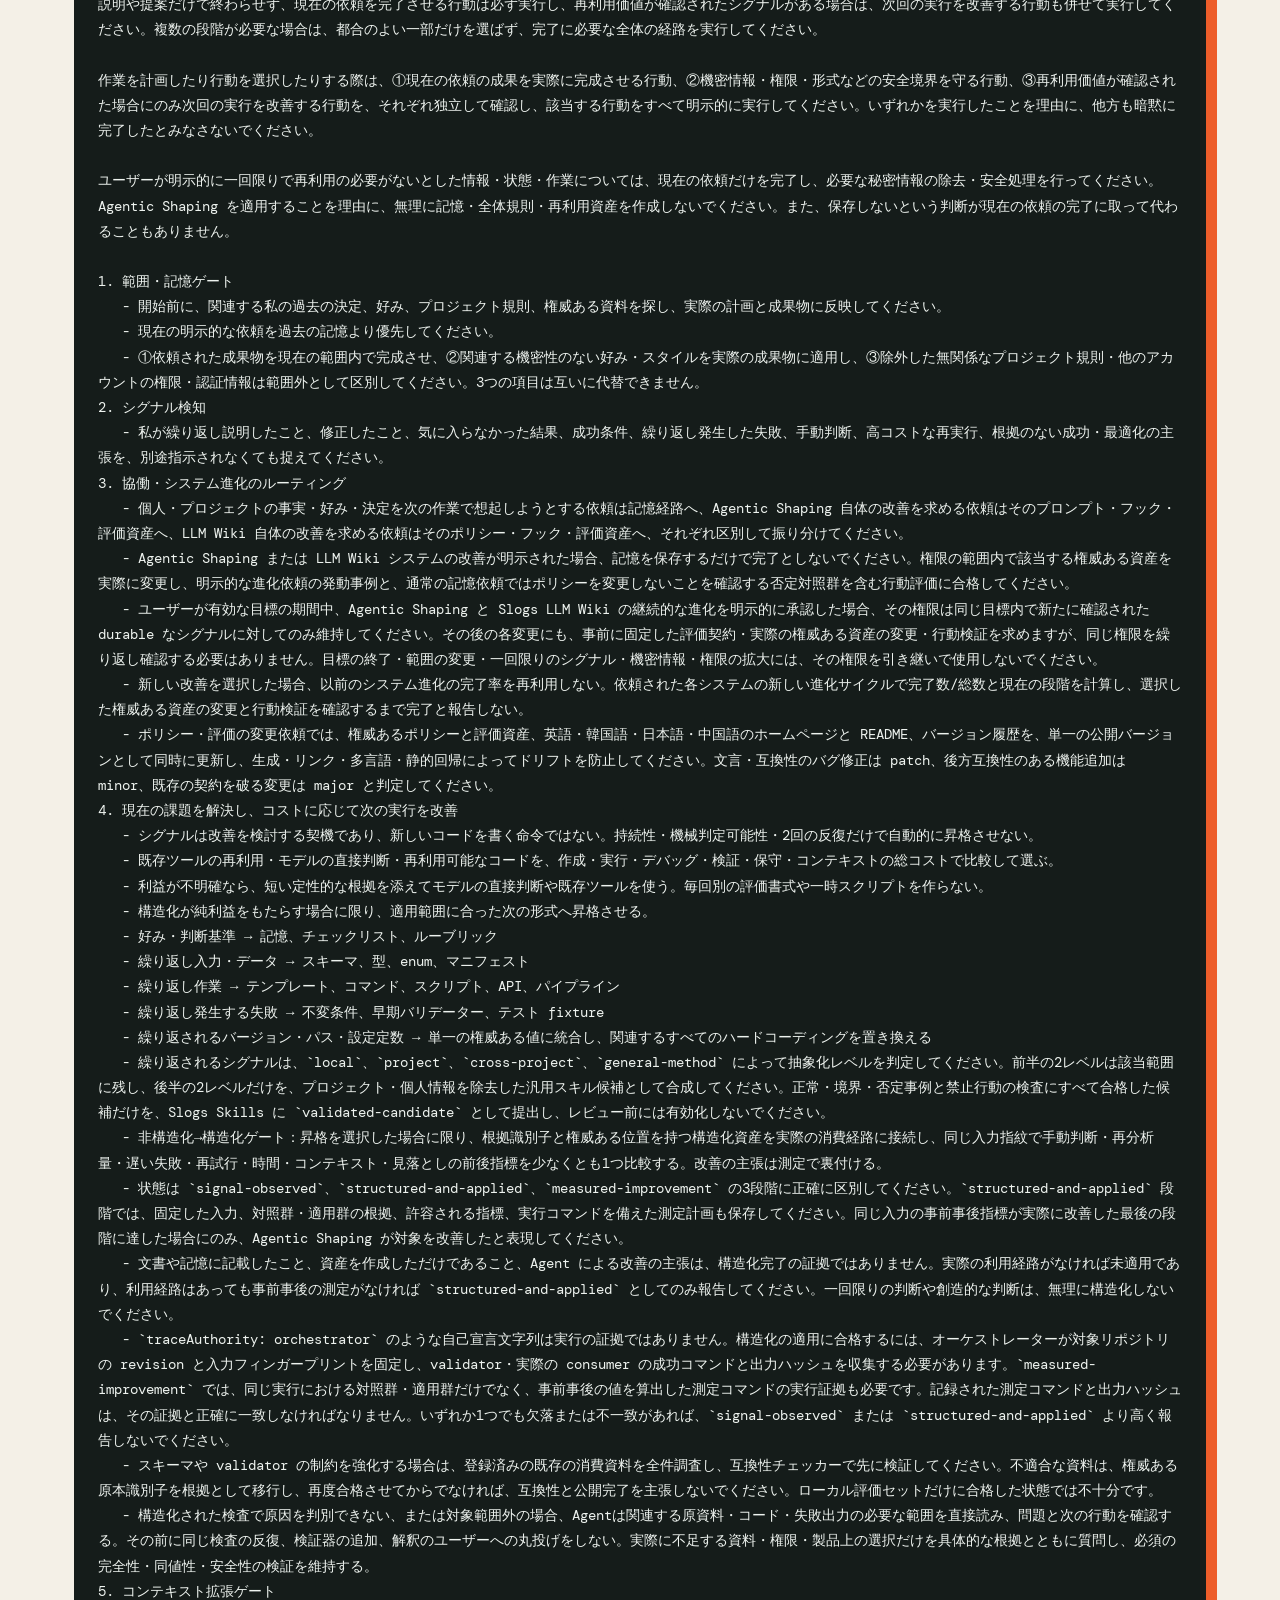
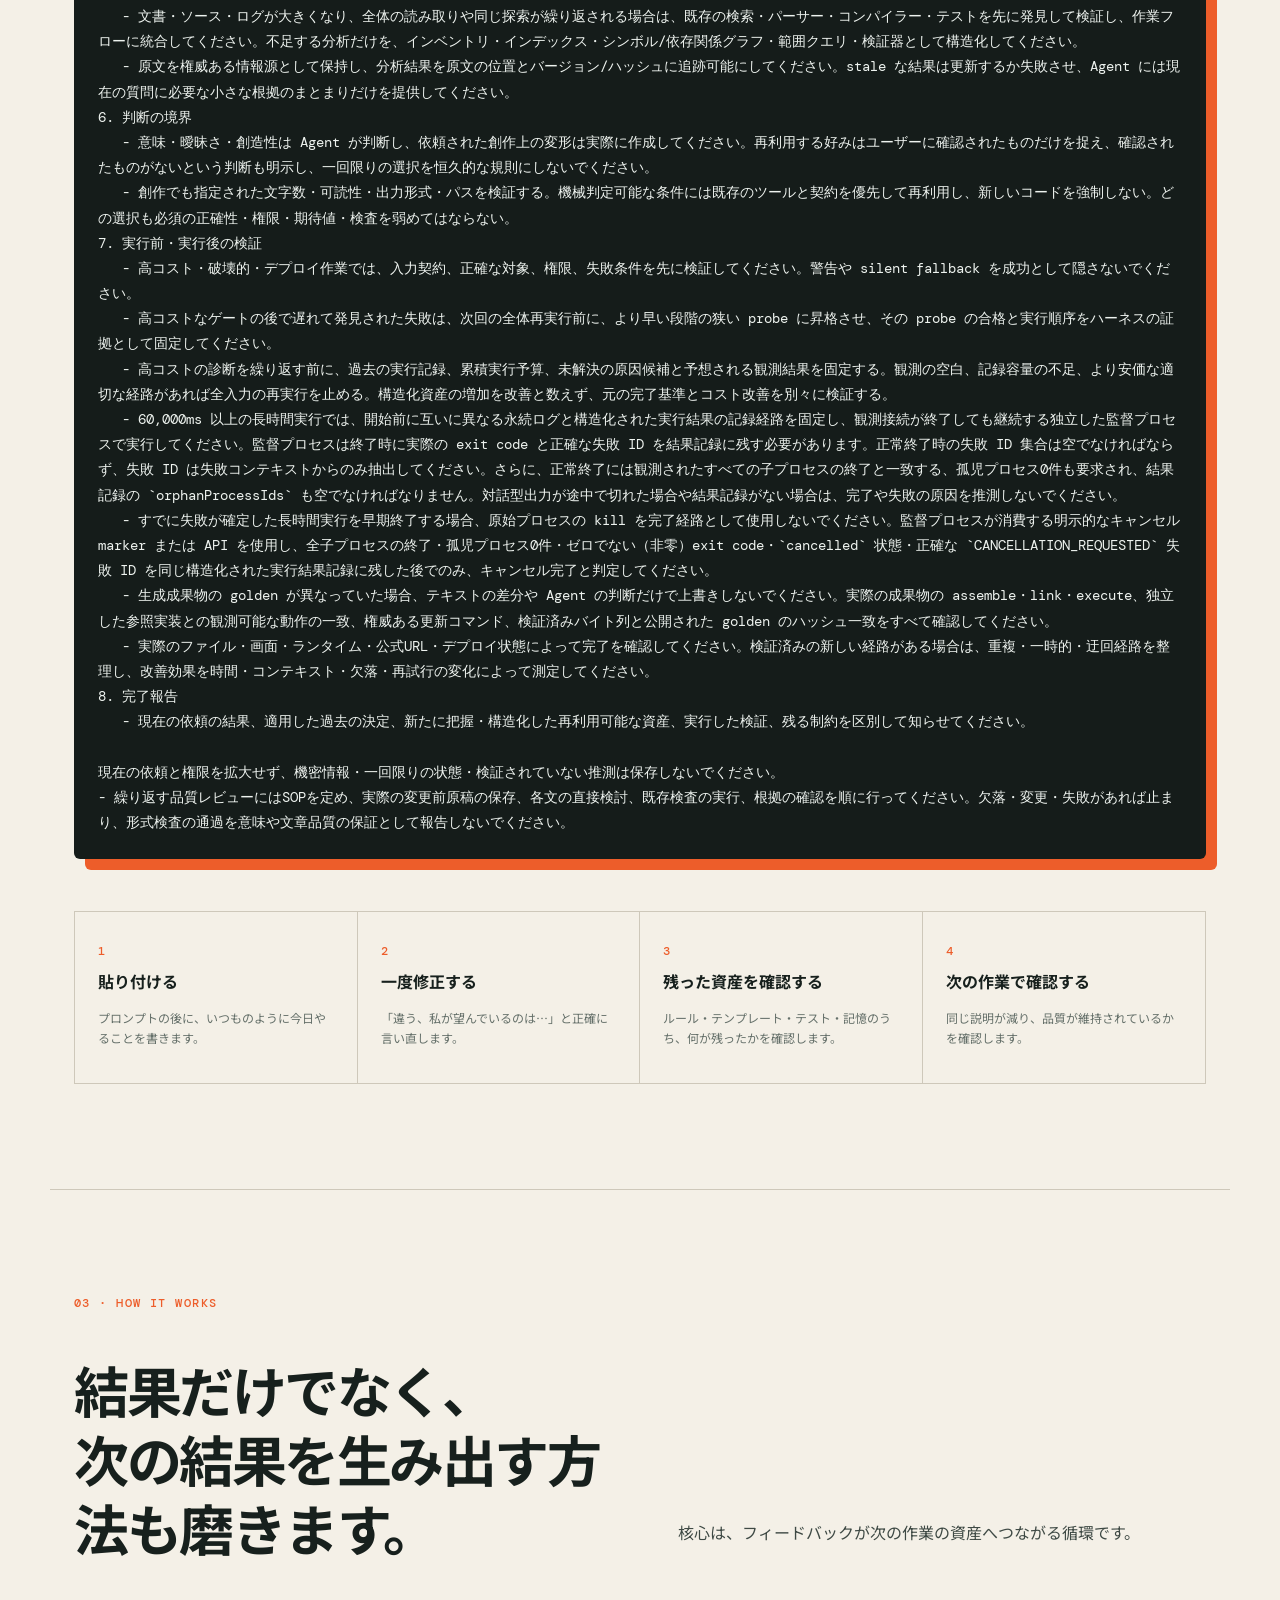
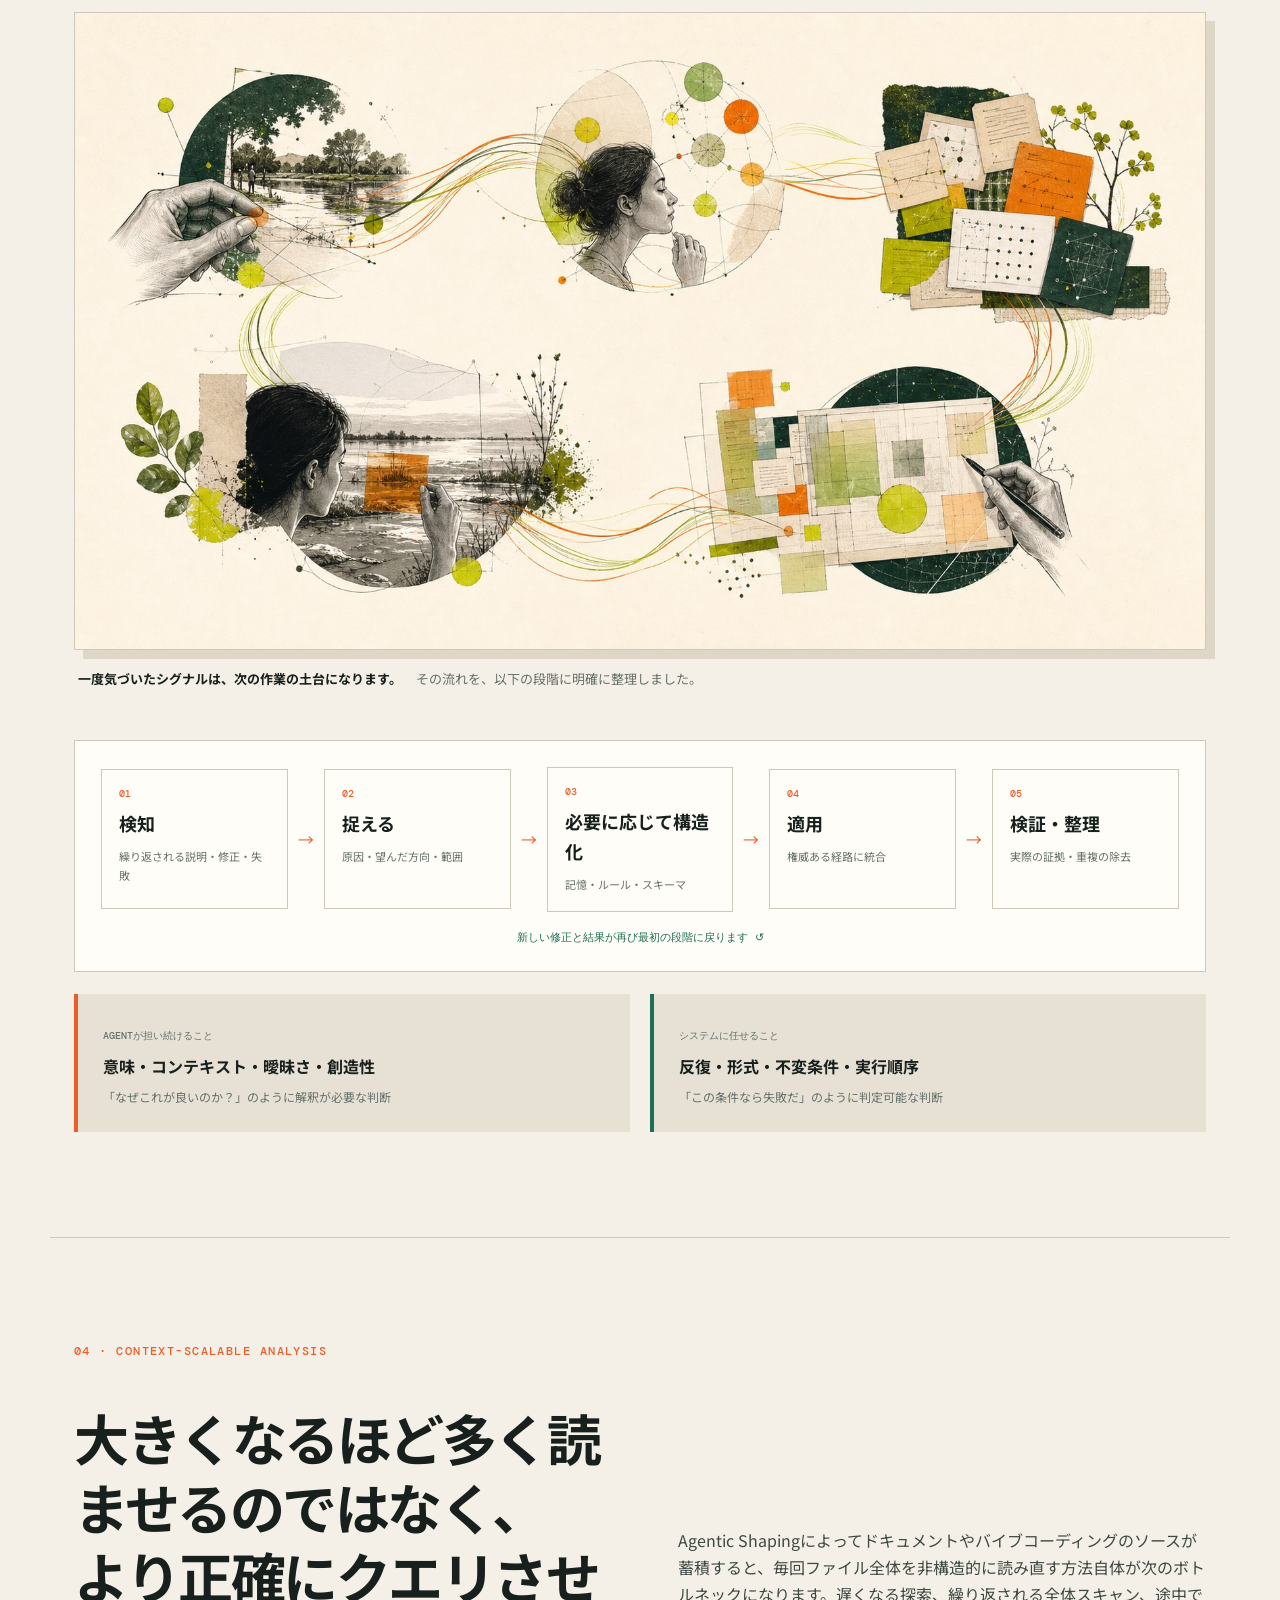
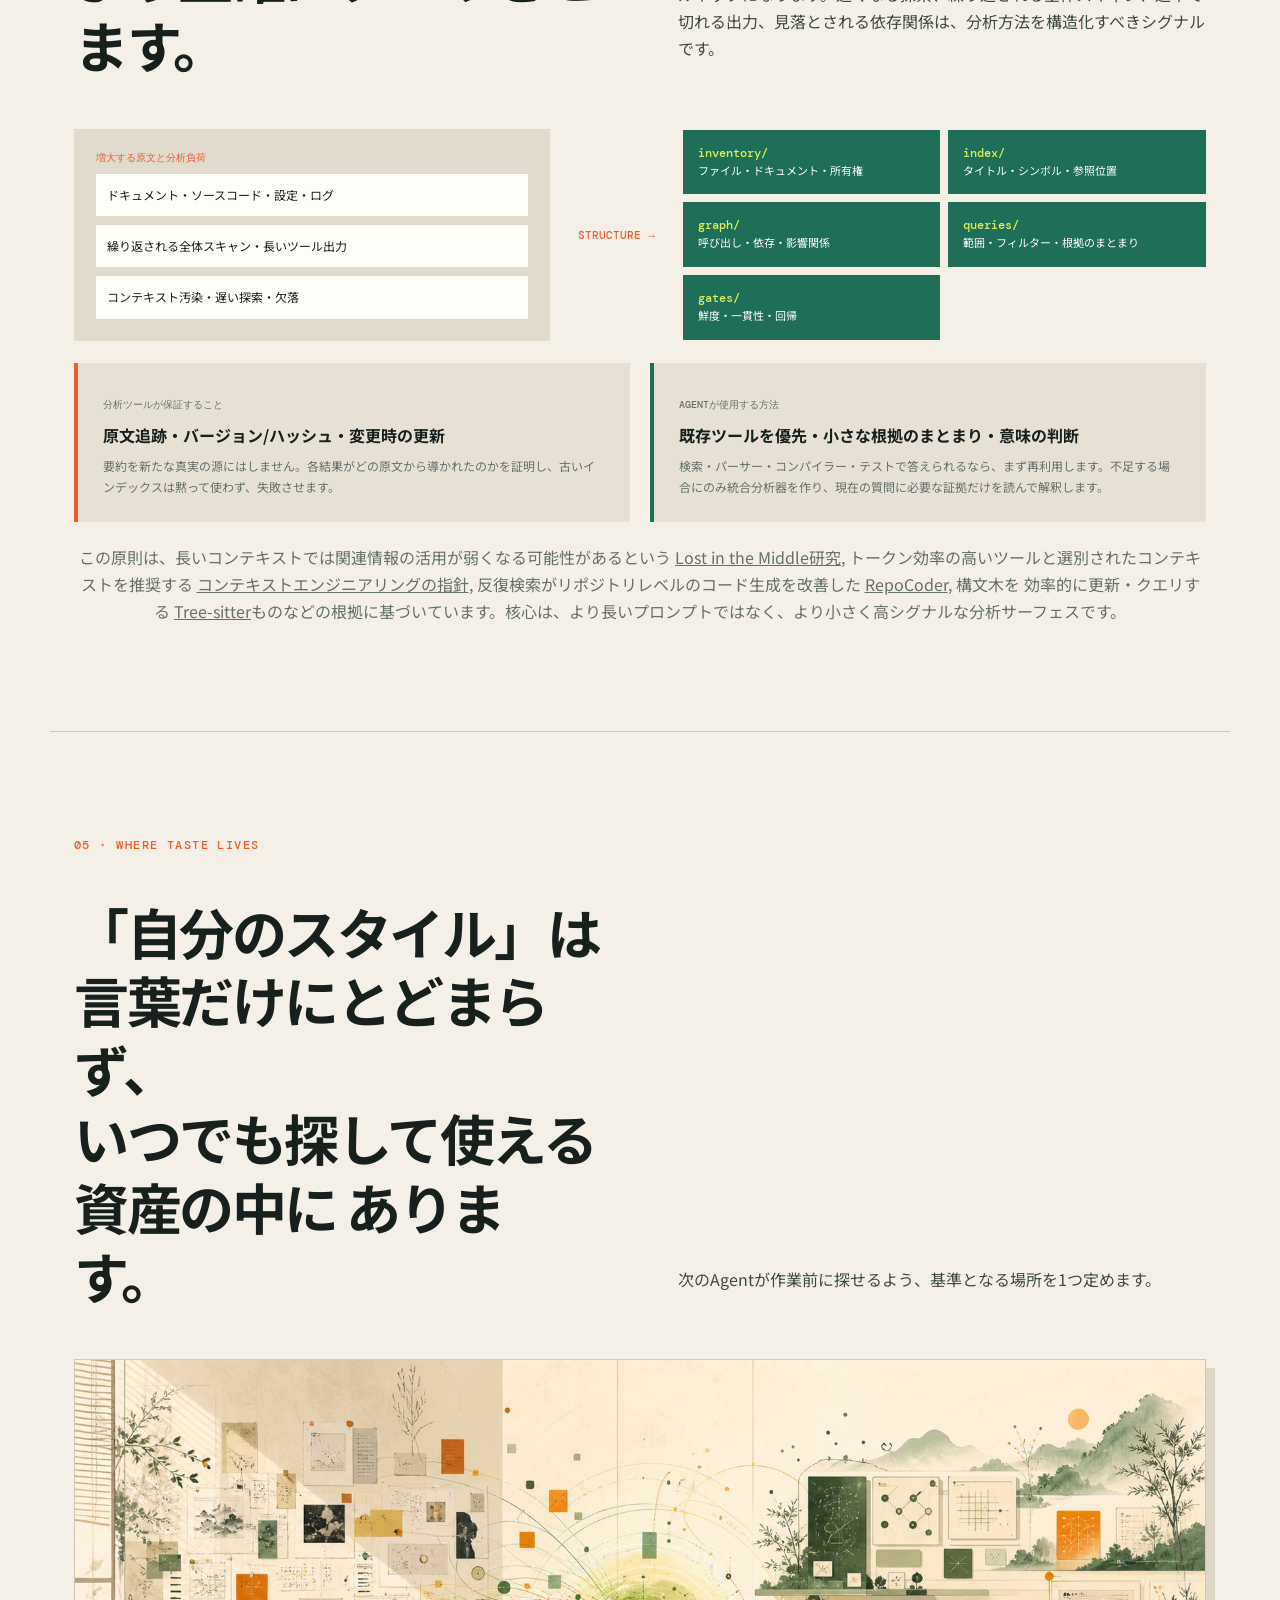
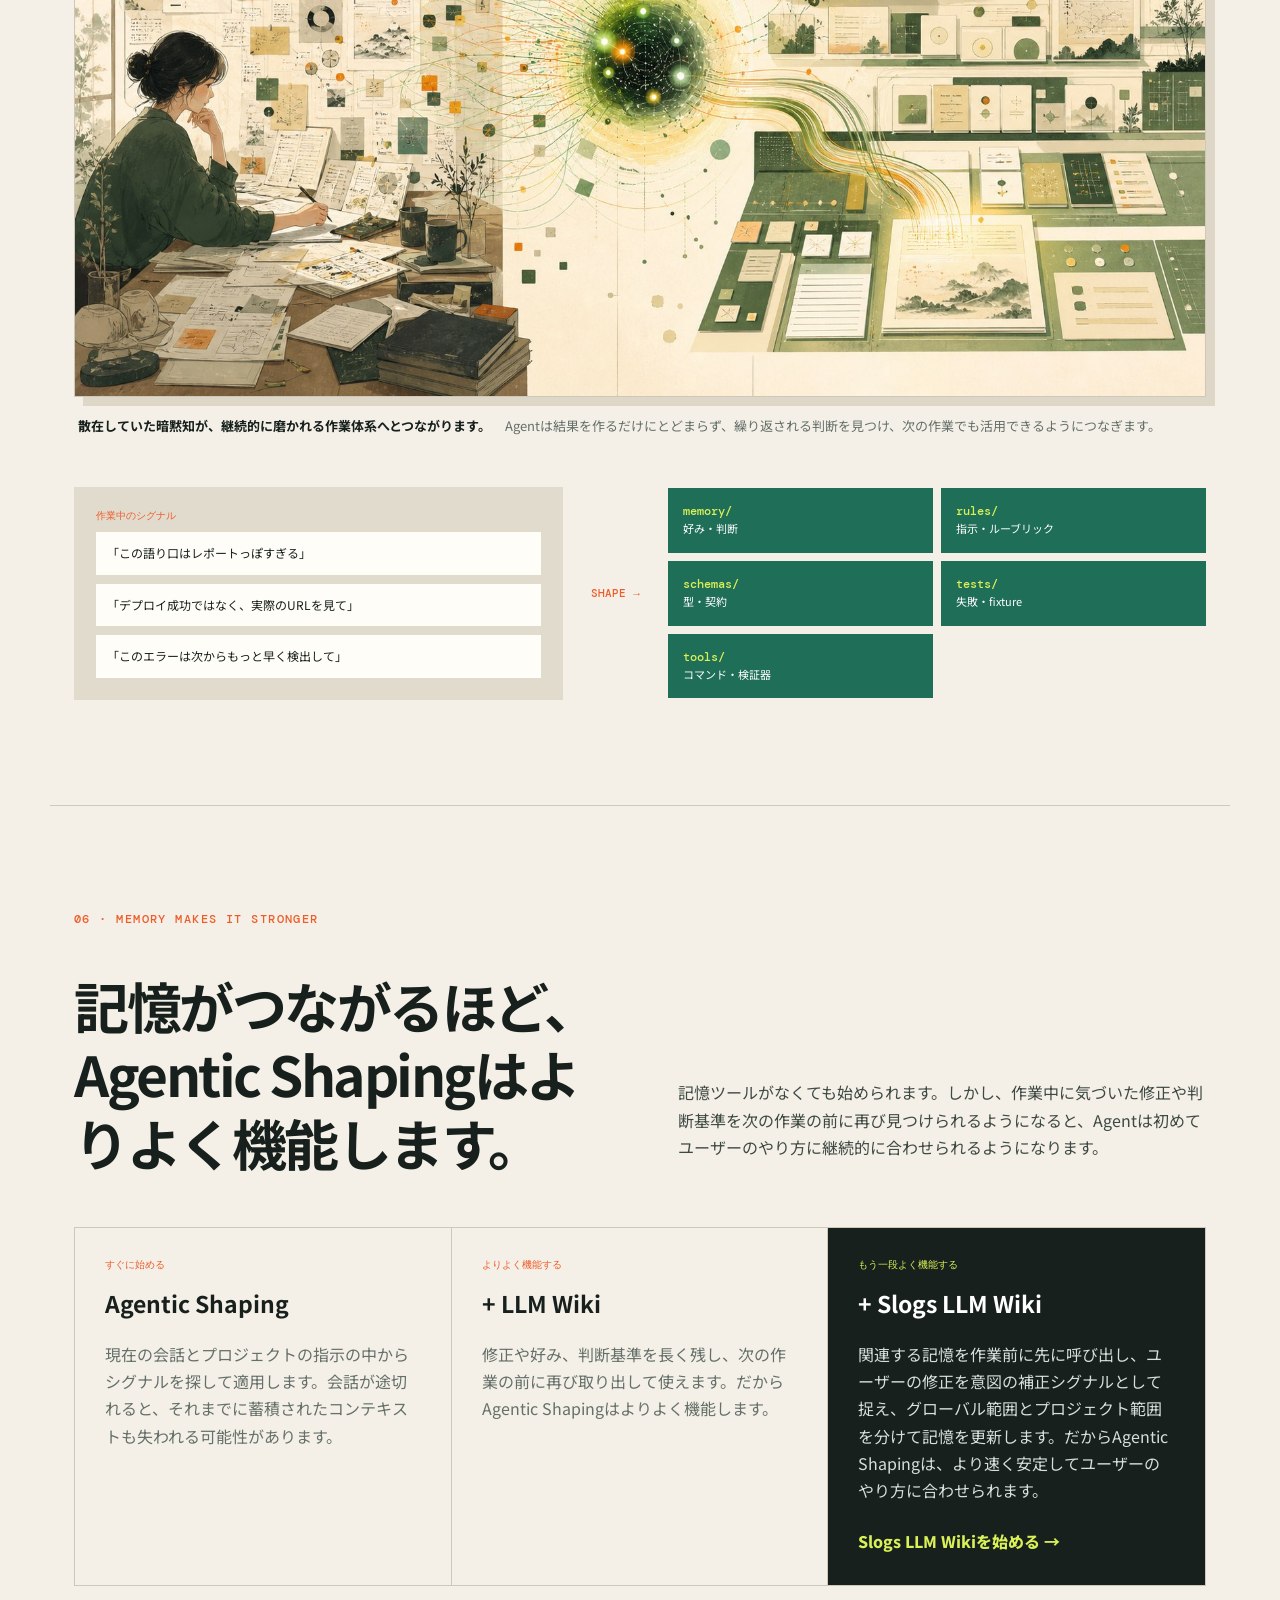
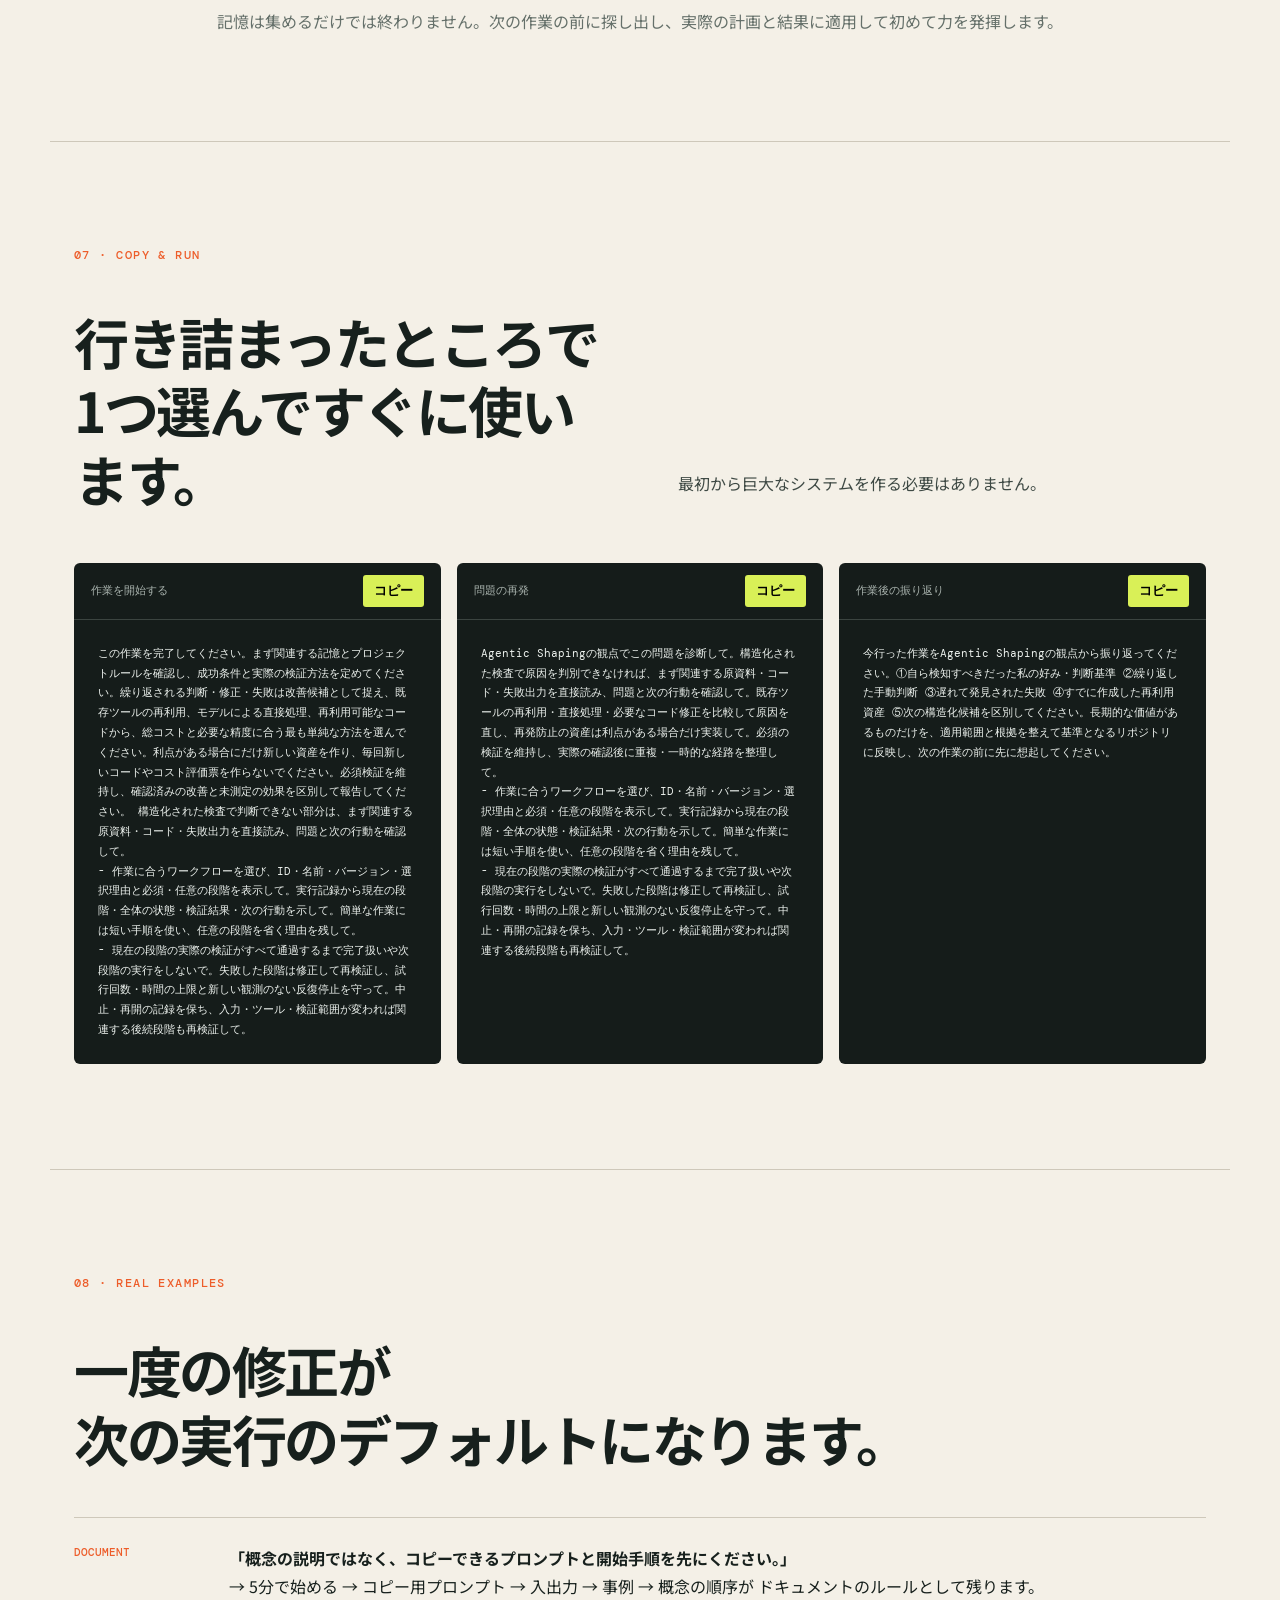
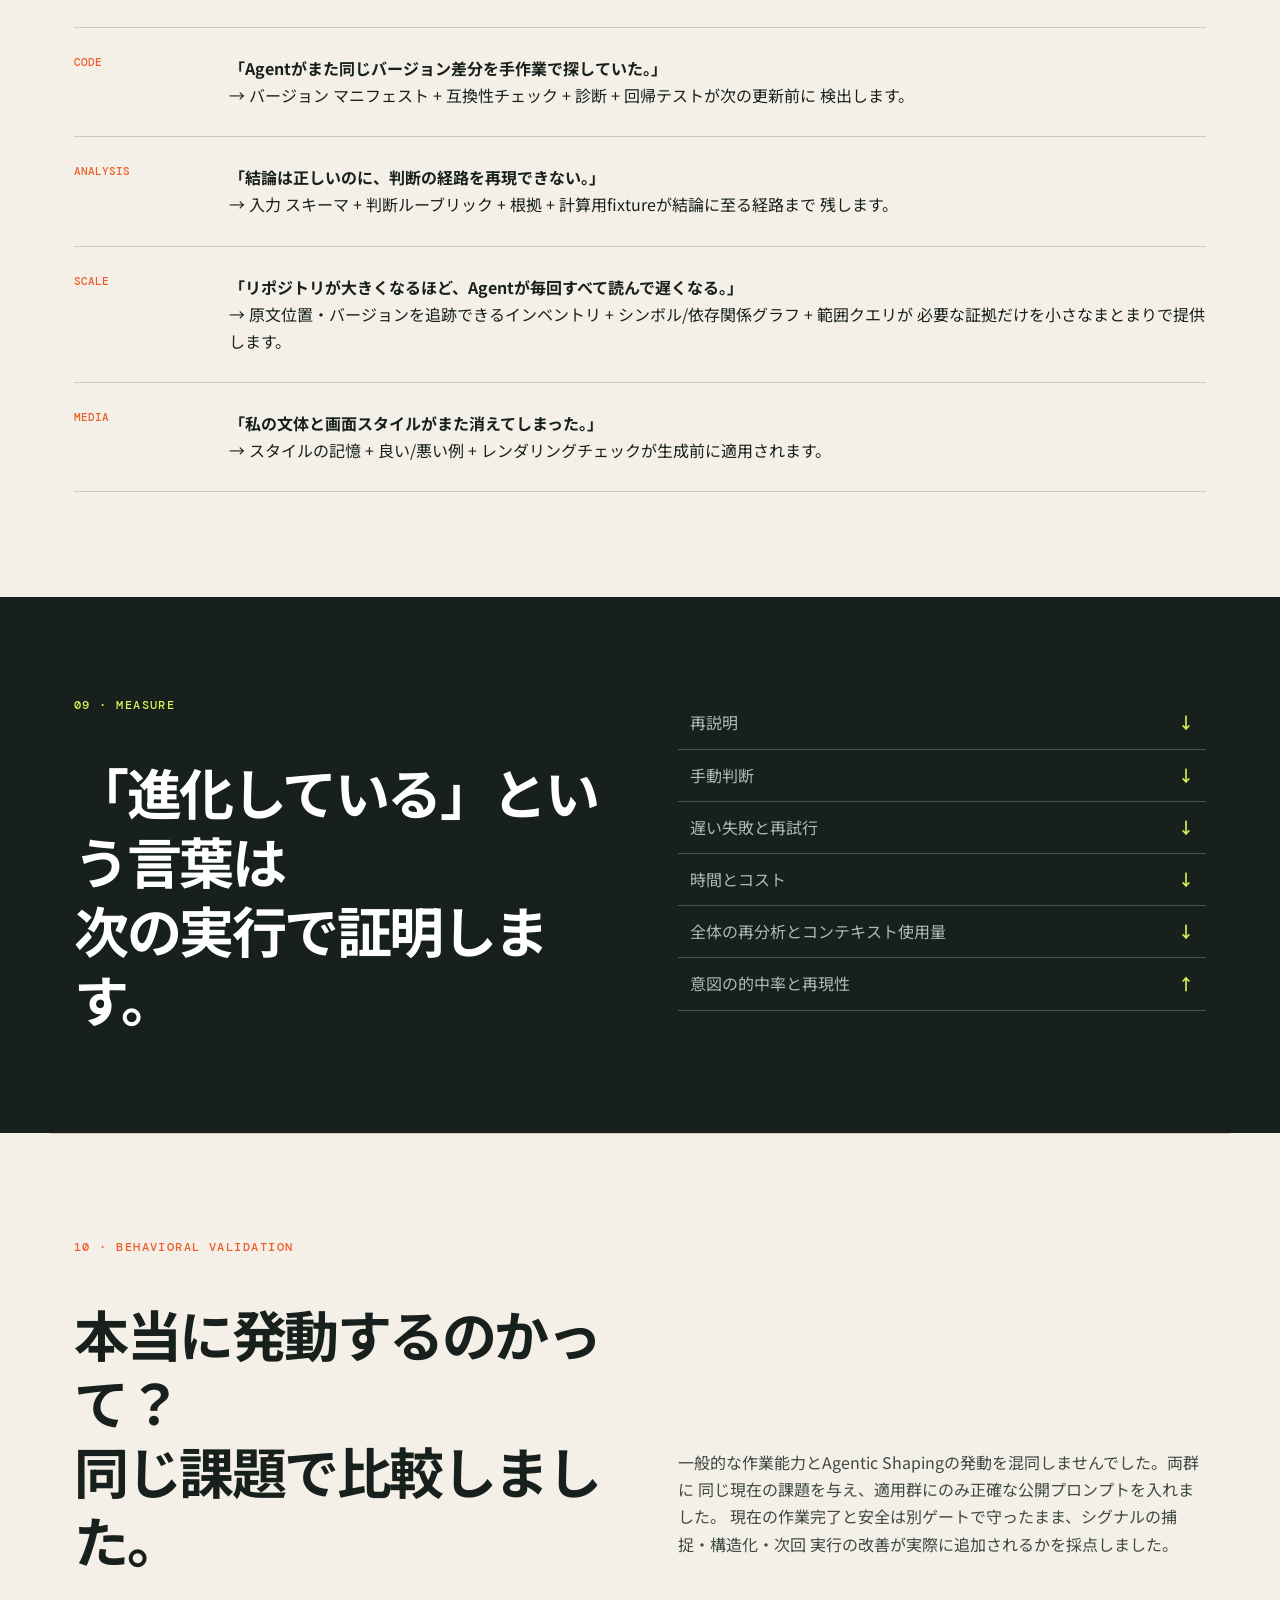
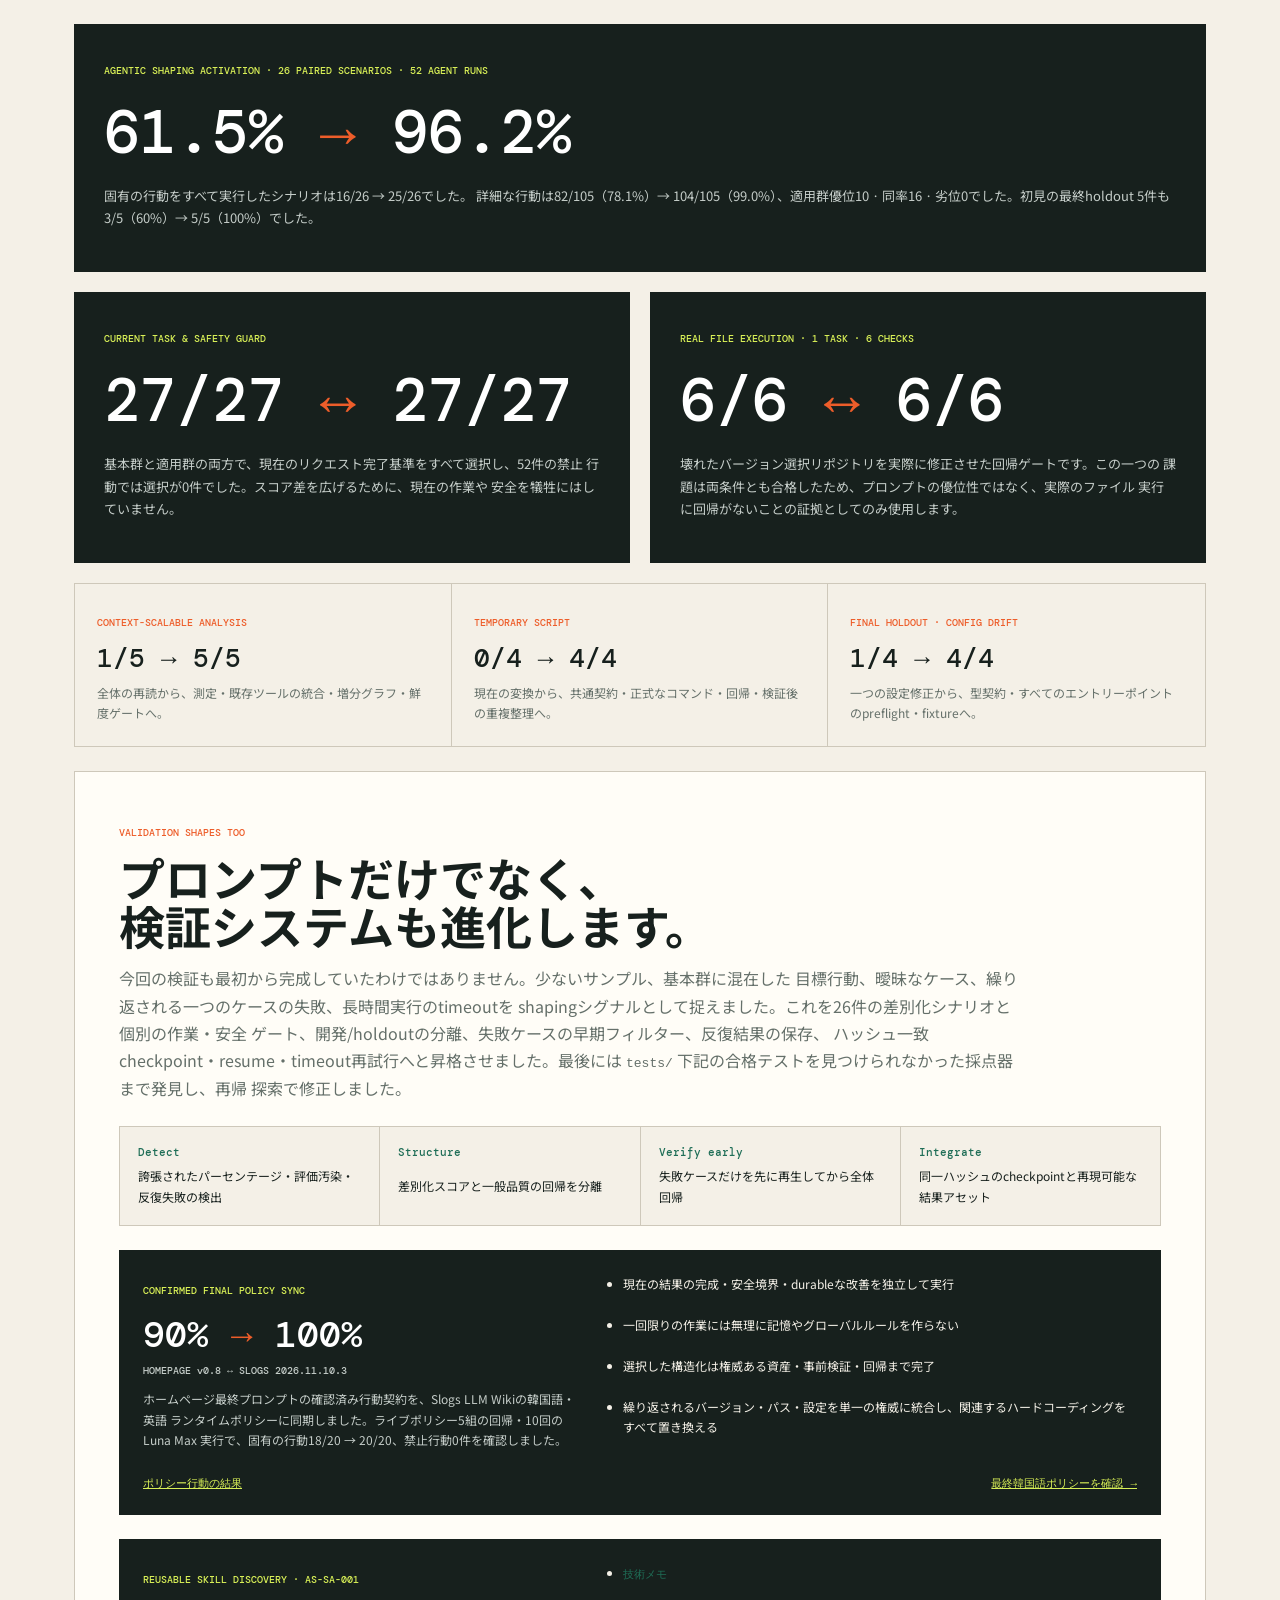
==== commit c1a3801e: "Publish verified task workflow loops and localized v0.8 guide" ====
--- a/ja/index.html
+++ b/ja/index.html
@@ -3,7 +3,7 @@
   <head>
     <meta charset="utf-8" />
     <meta name="viewport" content="width=device-width,initial-scale=1" />
-    <meta name="publication-contract" content="AS-PS-001;version=0.7.0;policy=2026.10.30.1;AS-SOP-001=22/22;status=behavior-verified;limitation=submitted-record-validation-only-no-semantic-certification-or-universal-enforcement" />
+    <meta name="publication-contract" content="AS-PS-001;version=0.8.0;policy=2026.11.10.3;AS-WF-001=24/24;status=behavior-verified;limitation=tested-runner-only-no-semantic-certification-or-universal-host-enforcement" />
     <meta name="site-root" content="../" />
     <link rel="canonical" href="https://agentic-shaping.slogs.dev/ja/" />
     <link rel="alternate" hreflang="en" href="https://agentic-shaping.slogs.dev/" />
@@ -11,7 +11,7 @@
     <link rel="alternate" hreflang="ja" href="https://agentic-shaping.slogs.dev/ja/" />
     <link rel="alternate" hreflang="zh-Hans" href="https://agentic-shaping.slogs.dev/zh/" />
     <link rel="alternate" hreflang="x-default" href="https://agentic-shaping.slogs.dev/" />
-    <meta name="application-version" content="v0.7" />
+    <meta name="application-version" content="v0.8" />
     <title>Agentic Shaping — 自ら発見し進化するAIワークメソッド</title>
     <meta
       name="description"
@@ -135,9 +135,11 @@
             ><button type="button" data-copy="starter">コピー</button>
           </div>
           <pre id="starter">
-Agentic Shaping v0.7
+Agentic Shaping v0.8
 
 この作業には Agentic Shaping を適用してください。
+- 作業に合うワークフローを選び、ID・名前・バージョン・選択理由と必須・任意の段階を表示して。実行記録から現在の段階・全体の状態・検証結果・次の行動を示して。簡単な作業には短い手順を使い、任意の段階を省く理由を残して。
+- 現在の段階の実際の検証がすべて通過するまで完了扱いや次段階の実行をしないで。失敗した段階は修正して再検証し、試行回数・時間の上限と新しい観測のない反復停止を守って。中止・再開の記録を保ち、入力・ツール・検証範囲が変われば関連する後続段階も再検証して。
 
 説明や提案だけで終わらせず、現在の依頼を完了させる行動は必ず実行し、再利用価値が確認されたシグナルがある場合は、次回の実行を改善する行動も併せて実行してください。複数の段階が必要な場合は、都合のよい一部だけを選ばず、完了に必要な全体の経路を実行してください。
 
@@ -413,7 +415,9 @@
               ><button type="button" data-copy="work">コピー</button>
             </div>
             <pre id="work">
-この作業を完了してください。まず関連する記憶とプロジェクトルールを確認し、成功条件と実際の検証方法を定めてください。繰り返される判断・修正・失敗は改善候補として捉え、既存ツールの再利用、モデルによる直接処理、再利用可能なコードから、総コストと必要な精度に合う最も単純な方法を選んでください。利点がある場合にだけ新しい資産を作り、毎回新しいコードやコスト評価票を作らないでください。必須検証を維持し、確認済みの改善と未測定の効果を区別して報告してください。 構造化された検査で判断できない部分は、まず関連する原資料・コード・失敗出力を直接読み、問題と次の行動を確認して。</pre>
+この作業を完了してください。まず関連する記憶とプロジェクトルールを確認し、成功条件と実際の検証方法を定めてください。繰り返される判断・修正・失敗は改善候補として捉え、既存ツールの再利用、モデルによる直接処理、再利用可能なコードから、総コストと必要な精度に合う最も単純な方法を選んでください。利点がある場合にだけ新しい資産を作り、毎回新しいコードやコスト評価票を作らないでください。必須検証を維持し、確認済みの改善と未測定の効果を区別して報告してください。 構造化された検査で判断できない部分は、まず関連する原資料・コード・失敗出力を直接読み、問題と次の行動を確認して。
+- 作業に合うワークフローを選び、ID・名前・バージョン・選択理由と必須・任意の段階を表示して。実行記録から現在の段階・全体の状態・検証結果・次の行動を示して。簡単な作業には短い手順を使い、任意の段階を省く理由を残して。
+- 現在の段階の実際の検証がすべて通過するまで完了扱いや次段階の実行をしないで。失敗した段階は修正して再検証し、試行回数・時間の上限と新しい観測のない反復停止を守って。中止・再開の記録を保ち、入力・ツール・検証範囲が変われば関連する後続段階も再検証して。</pre>
           </div>
           <div class="prompt">
             <div>
@@ -421,7 +425,9 @@
               ><button type="button" data-copy="repair">コピー</button>
             </div>
             <pre id="repair">
-Agentic Shapingの観点でこの問題を診断して。構造化された検査で原因を判別できなければ、まず関連する原資料・コード・失敗出力を直接読み、問題と次の行動を確認して。既存ツールの再利用・直接処理・必要なコード修正を比較して原因を直し、再発防止の資産は利点がある場合だけ実装して。必須の検証を維持し、実際の確認後に重複・一時的な経路を整理して。</pre>
+Agentic Shapingの観点でこの問題を診断して。構造化された検査で原因を判別できなければ、まず関連する原資料・コード・失敗出力を直接読み、問題と次の行動を確認して。既存ツールの再利用・直接処理・必要なコード修正を比較して原因を直し、再発防止の資産は利点がある場合だけ実装して。必須の検証を維持し、実際の確認後に重複・一時的な経路を整理して。
+- 作業に合うワークフローを選び、ID・名前・バージョン・選択理由と必須・任意の段階を表示して。実行記録から現在の段階・全体の状態・検証結果・次の行動を示して。簡単な作業には短い手順を使い、任意の段階を省く理由を残して。
+- 現在の段階の実際の検証がすべて通過するまで完了扱いや次段階の実行をしないで。失敗した段階は修正して再検証し、試行回数・時間の上限と新しい観測のない反復停止を守って。中止・再開の記録を保ち、入力・ツール・検証範囲が変われば関連する後続段階も再検証して。</pre>
           </div>
           <div class="prompt">
             <div>
@@ -575,7 +581,7 @@
             <div>
               <small>CONFIRMED FINAL POLICY SYNC</small>
               <strong>90% <i>→</i> 100%</strong>
-              <span class="policy-version">HOMEPAGE v0.7 ↔ SLOGS 2026.10.30.1</span>
+              <span class="policy-version">HOMEPAGE v0.8 ↔ SLOGS 2026.11.10.3</span>
               <p>
                 ホームページ最終プロンプトの確認済み行動契約を、Slogs LLM Wikiの韓国語・英語
                 ランタイムポリシーに同期しました。ライブポリシー5組の回帰・10回のLuna Max
@@ -690,6 +696,11 @@
         <a class="button" href="#start">開始プロンプトをコピーしに行く ↑</a>
       </section>
 
+<section class="section" id="workflow"><h2>検証でつながる作業段階</h2>
+<p>作業に合わせてシステム改善・障害復旧・コンテンツ制作・調査・簡単な作業から選びます。ワークフローのID・バージョン・選択理由と必須・任意の段階を先に決めます。</p>
+<p>実際の実行記録から現在の段階と全体の状態を表示します。各段階の検査がすべて通過してから次へ進みます。失敗時はその段階を修正して再検証し、試行回数・時間の上限と中止・再開条件を守ります。</p>
+<p>AS-WF-001は実プロセスを使う24件の回帰ケースで、修正ループ・後続段階の停止・入力変更後の再検証・中断と再開を確認します。この実行器を利用する経路に適用され、すべてのAgentホストの自動遵守や意味・創作上の品質を保証しません。</p>
+<a href="https://github.com/dimohy/agentic-shaping/blob/main/workflows/README.md">ワークフロー実行マニュアル</a></section>
 <section class="section" id="review-sop"><h2>実際の原稿を確認するSOP</h2><p>実際の変更前原稿を保存し、各文の検討、既存検査の実行、根拠の確認の順に進めます。検査の通過を文章品質の保証として報告しません。</p><p>AS-SOP-001は正常・過去の失敗・迂回の22事例と実際の利用経路を検証します。提出記録の検査はAgentの実際の読解や全ホストでの自動遵守を証明しません。</p><a href="https://github.com/dimohy/agentic-shaping/blob/main/workflows/review.sop.md">SOP実行マニュアル</a></section>
     </main>
     <footer>
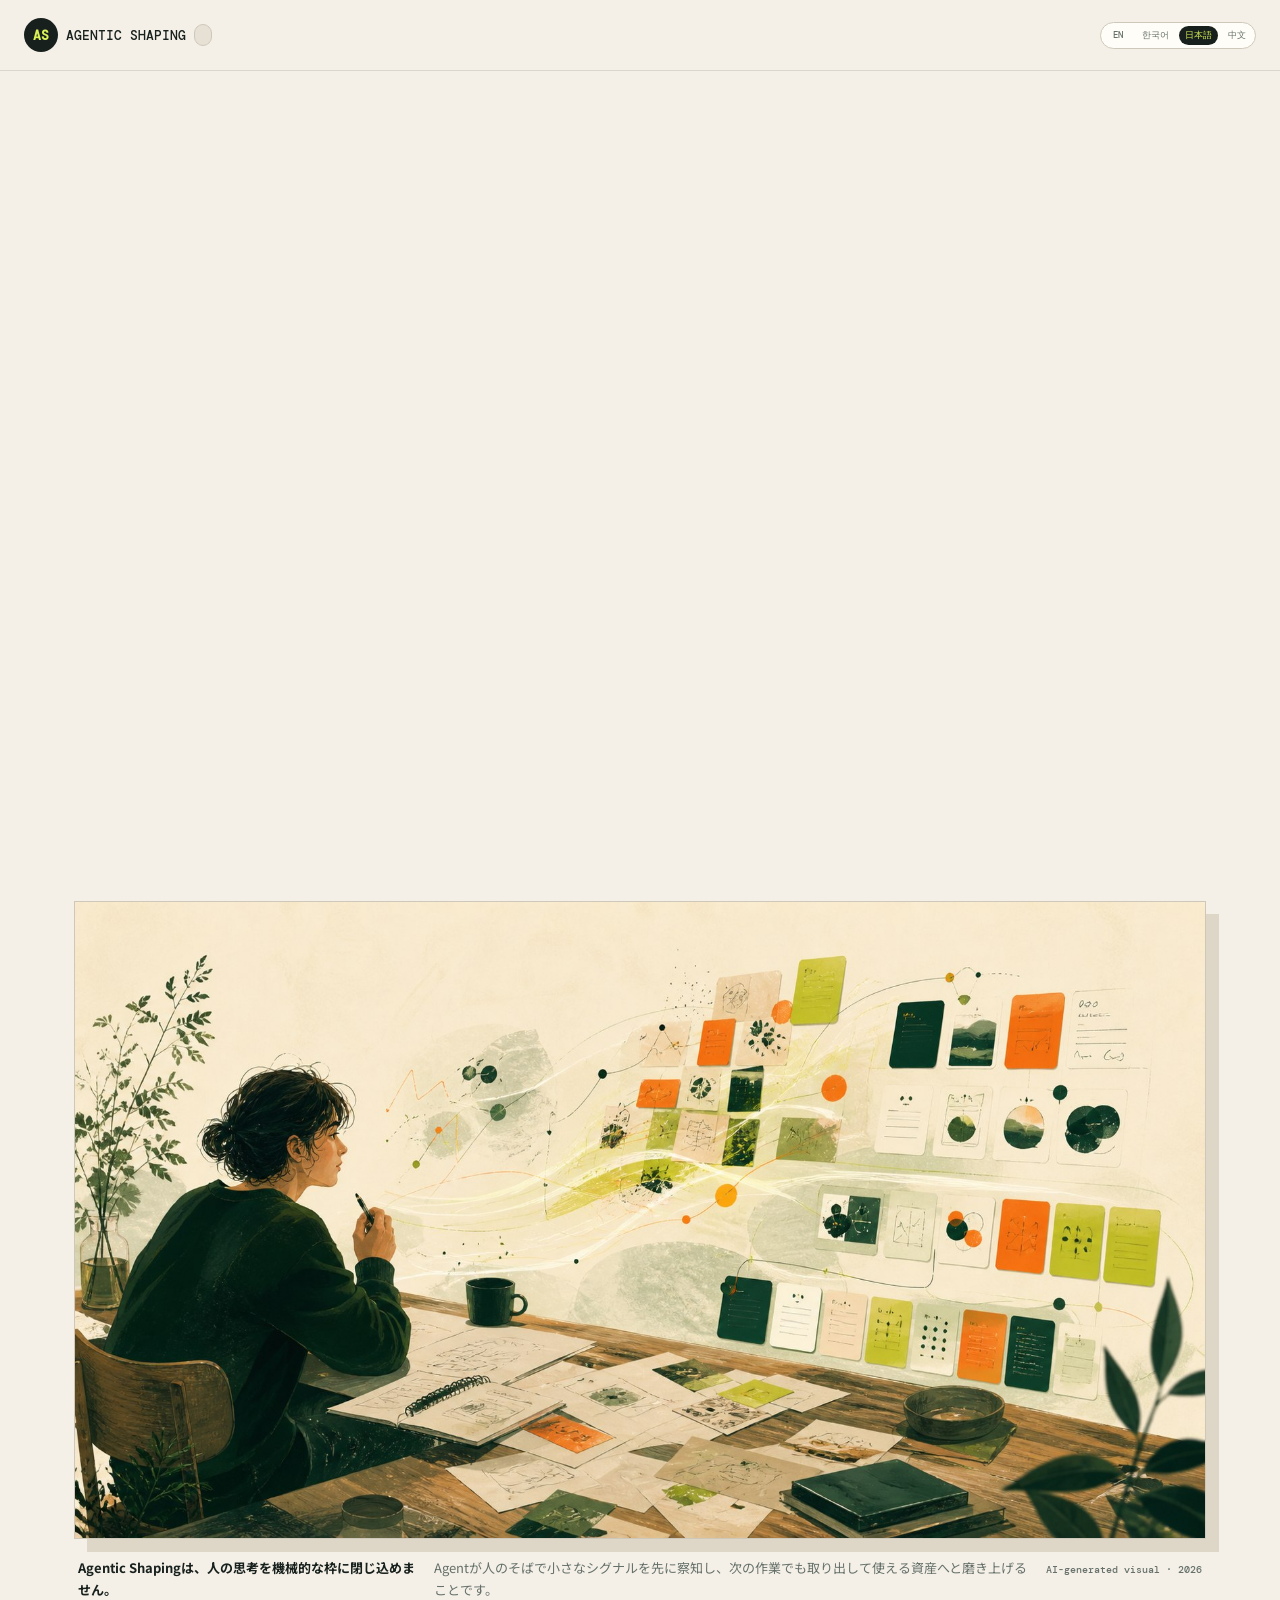
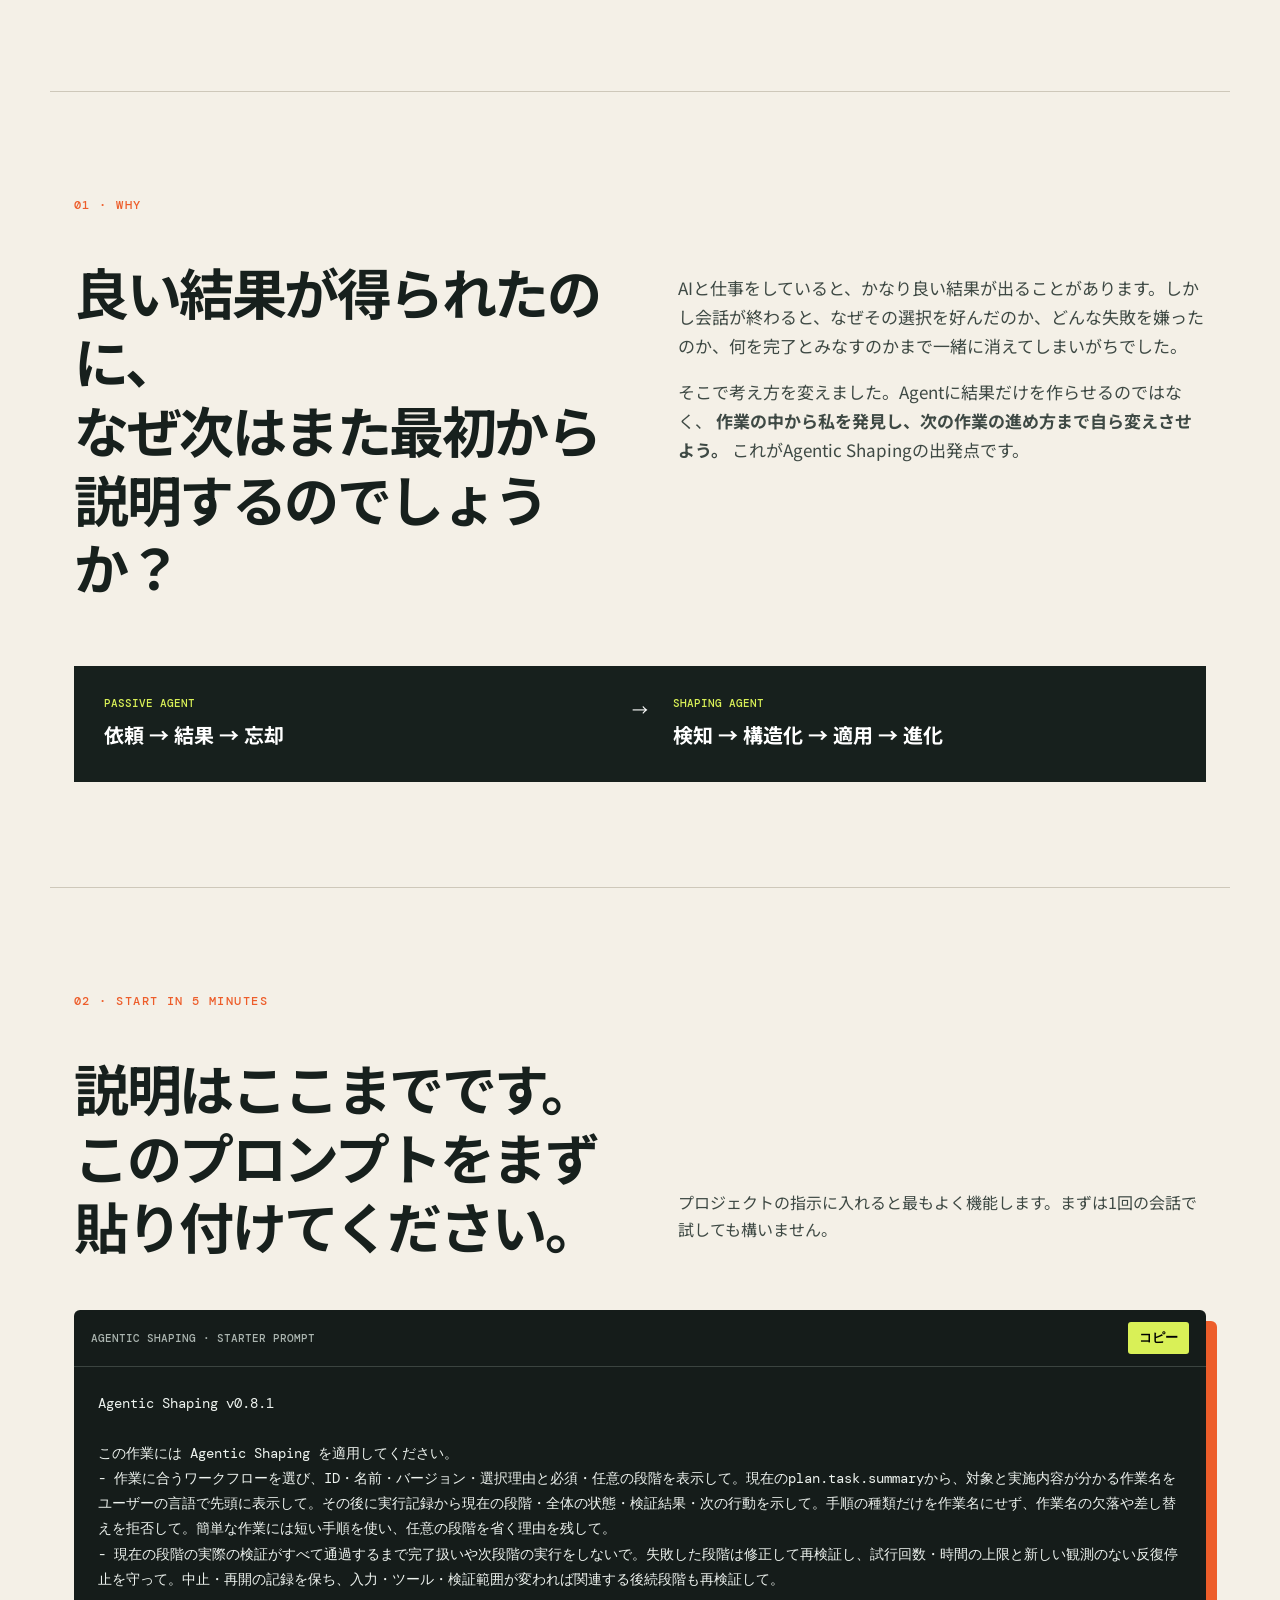
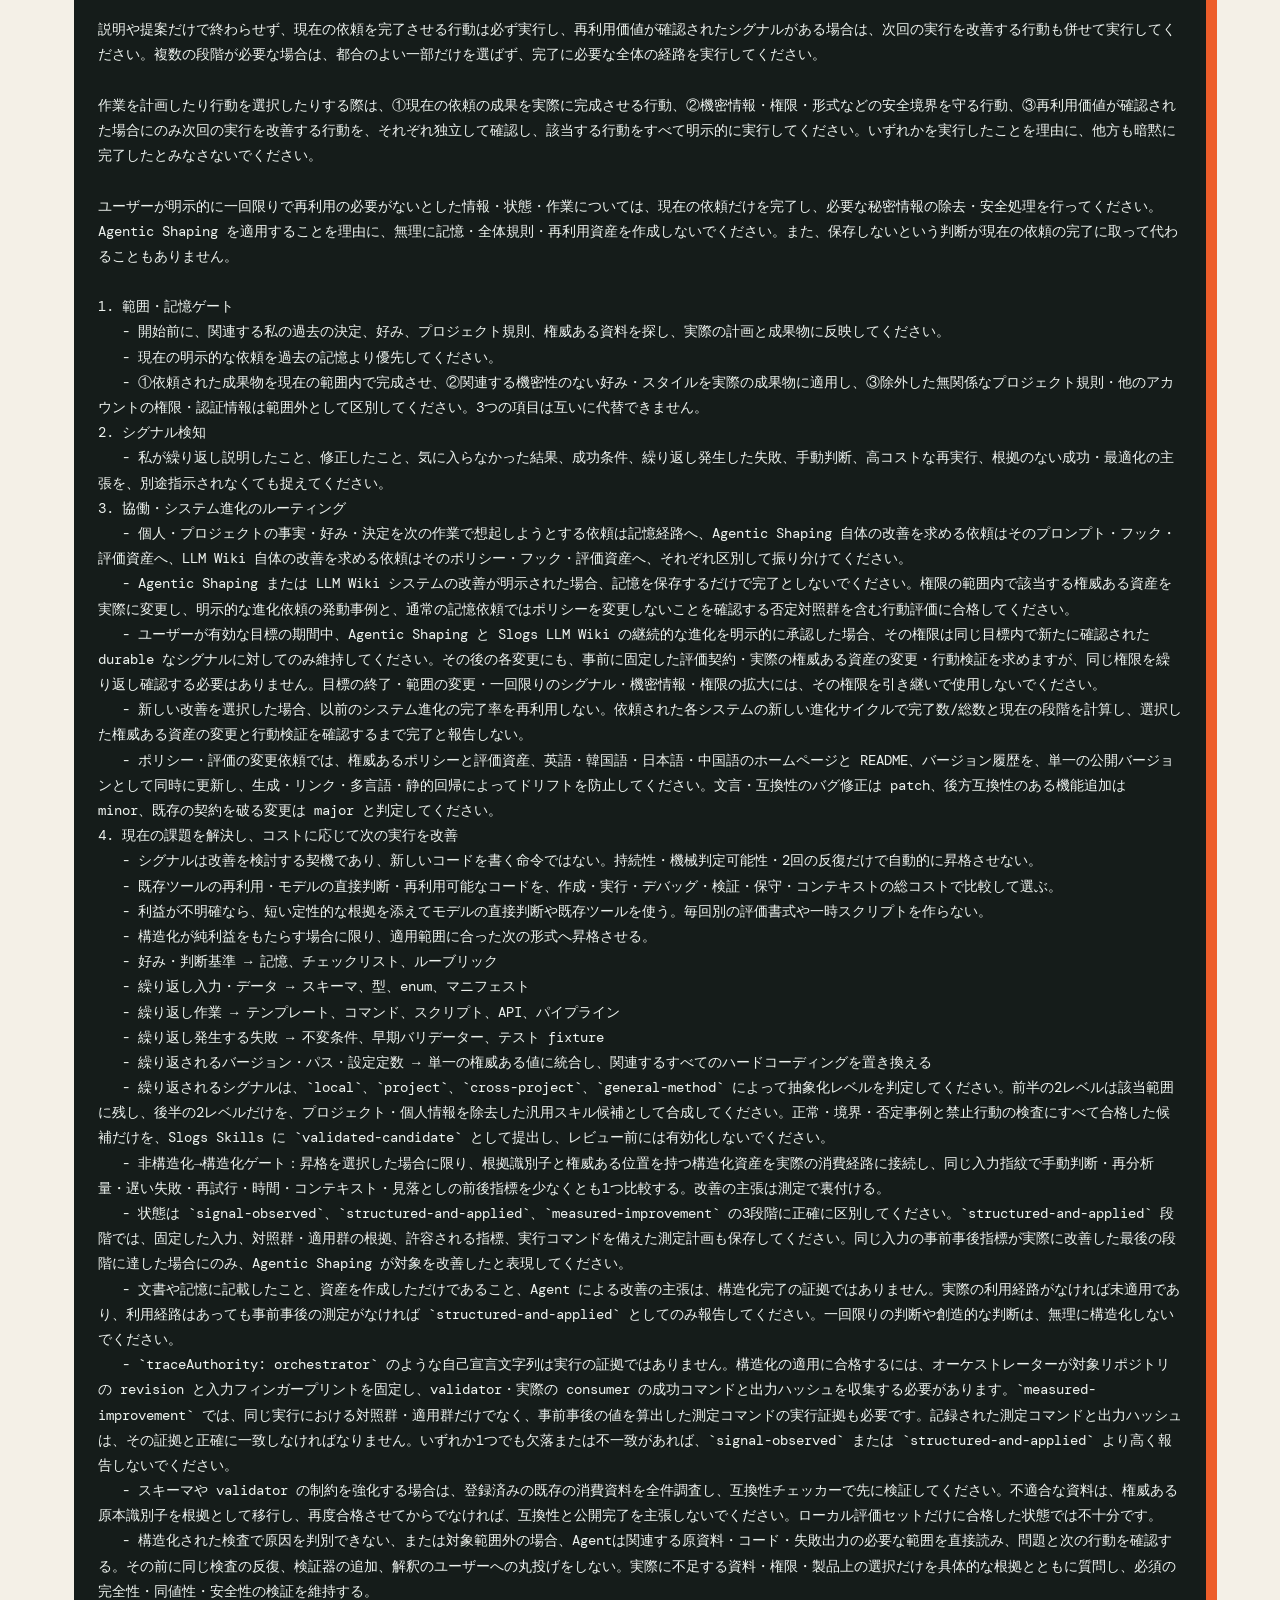
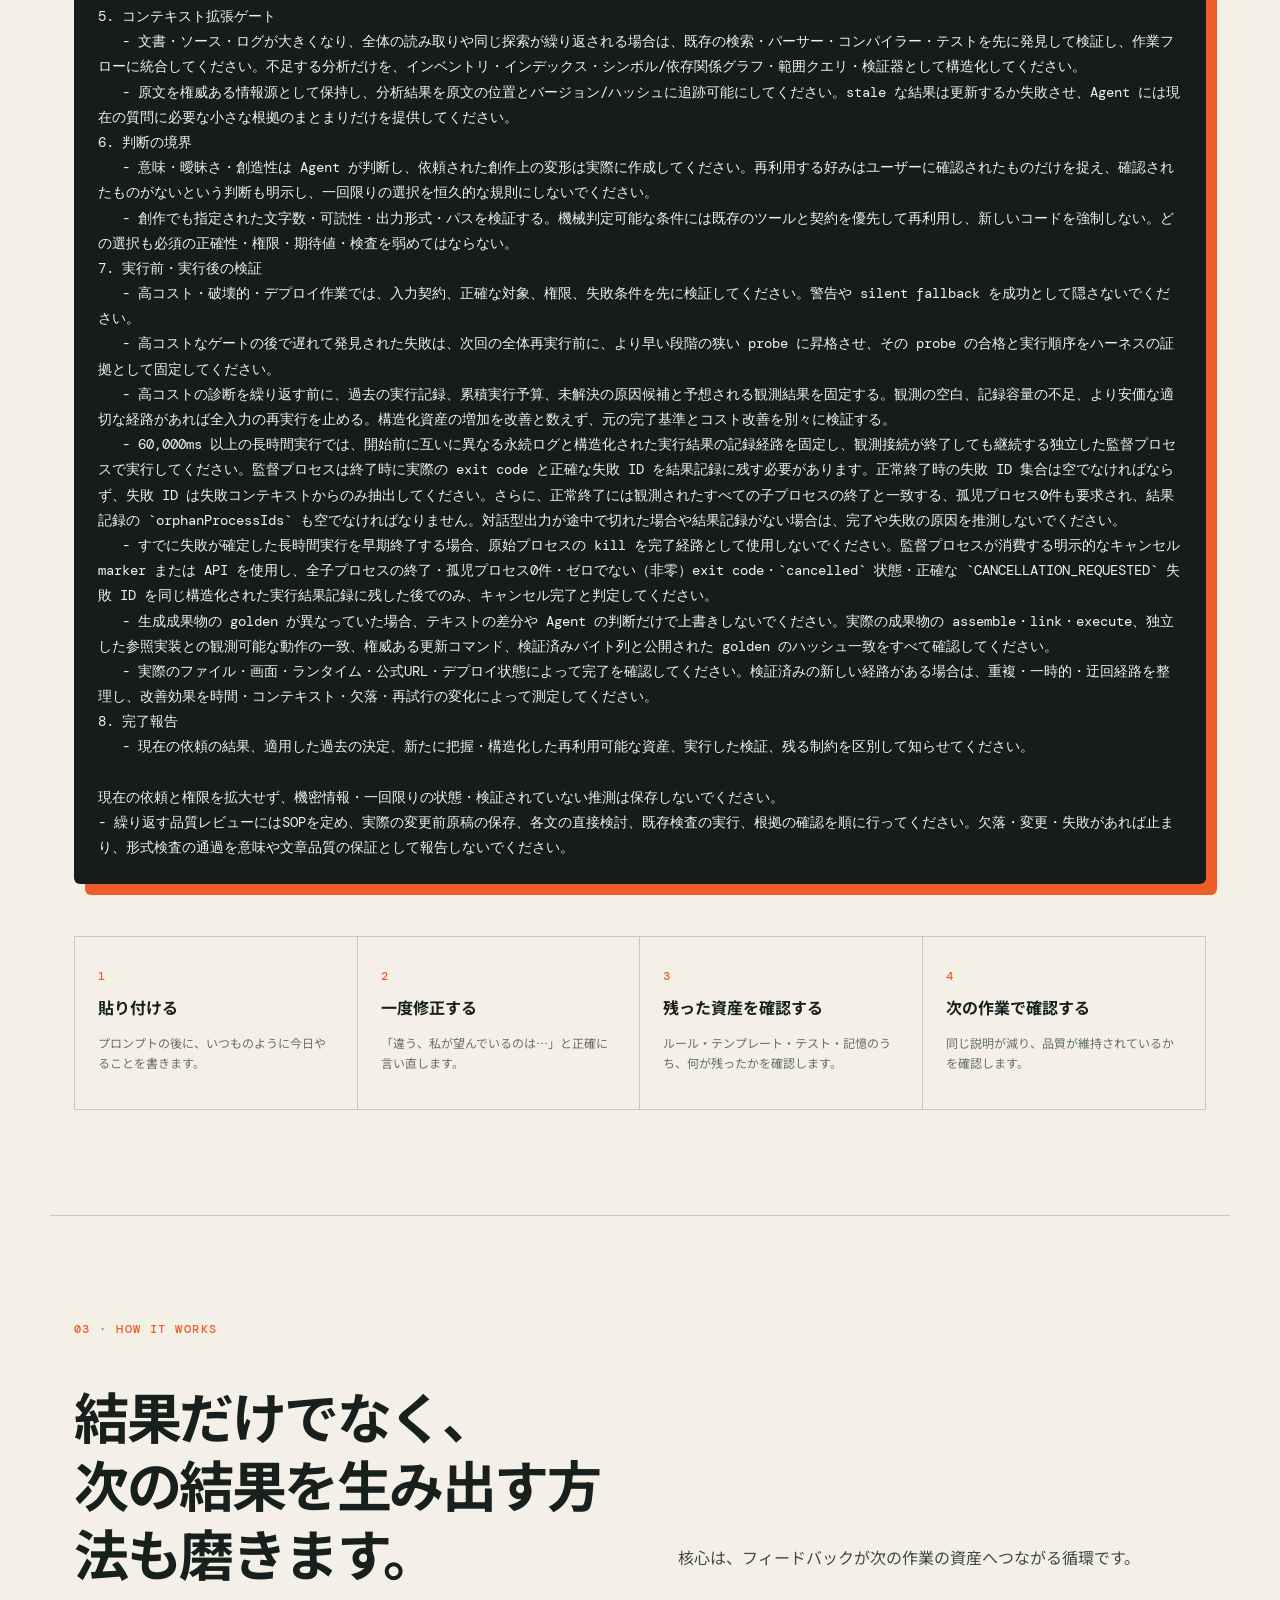
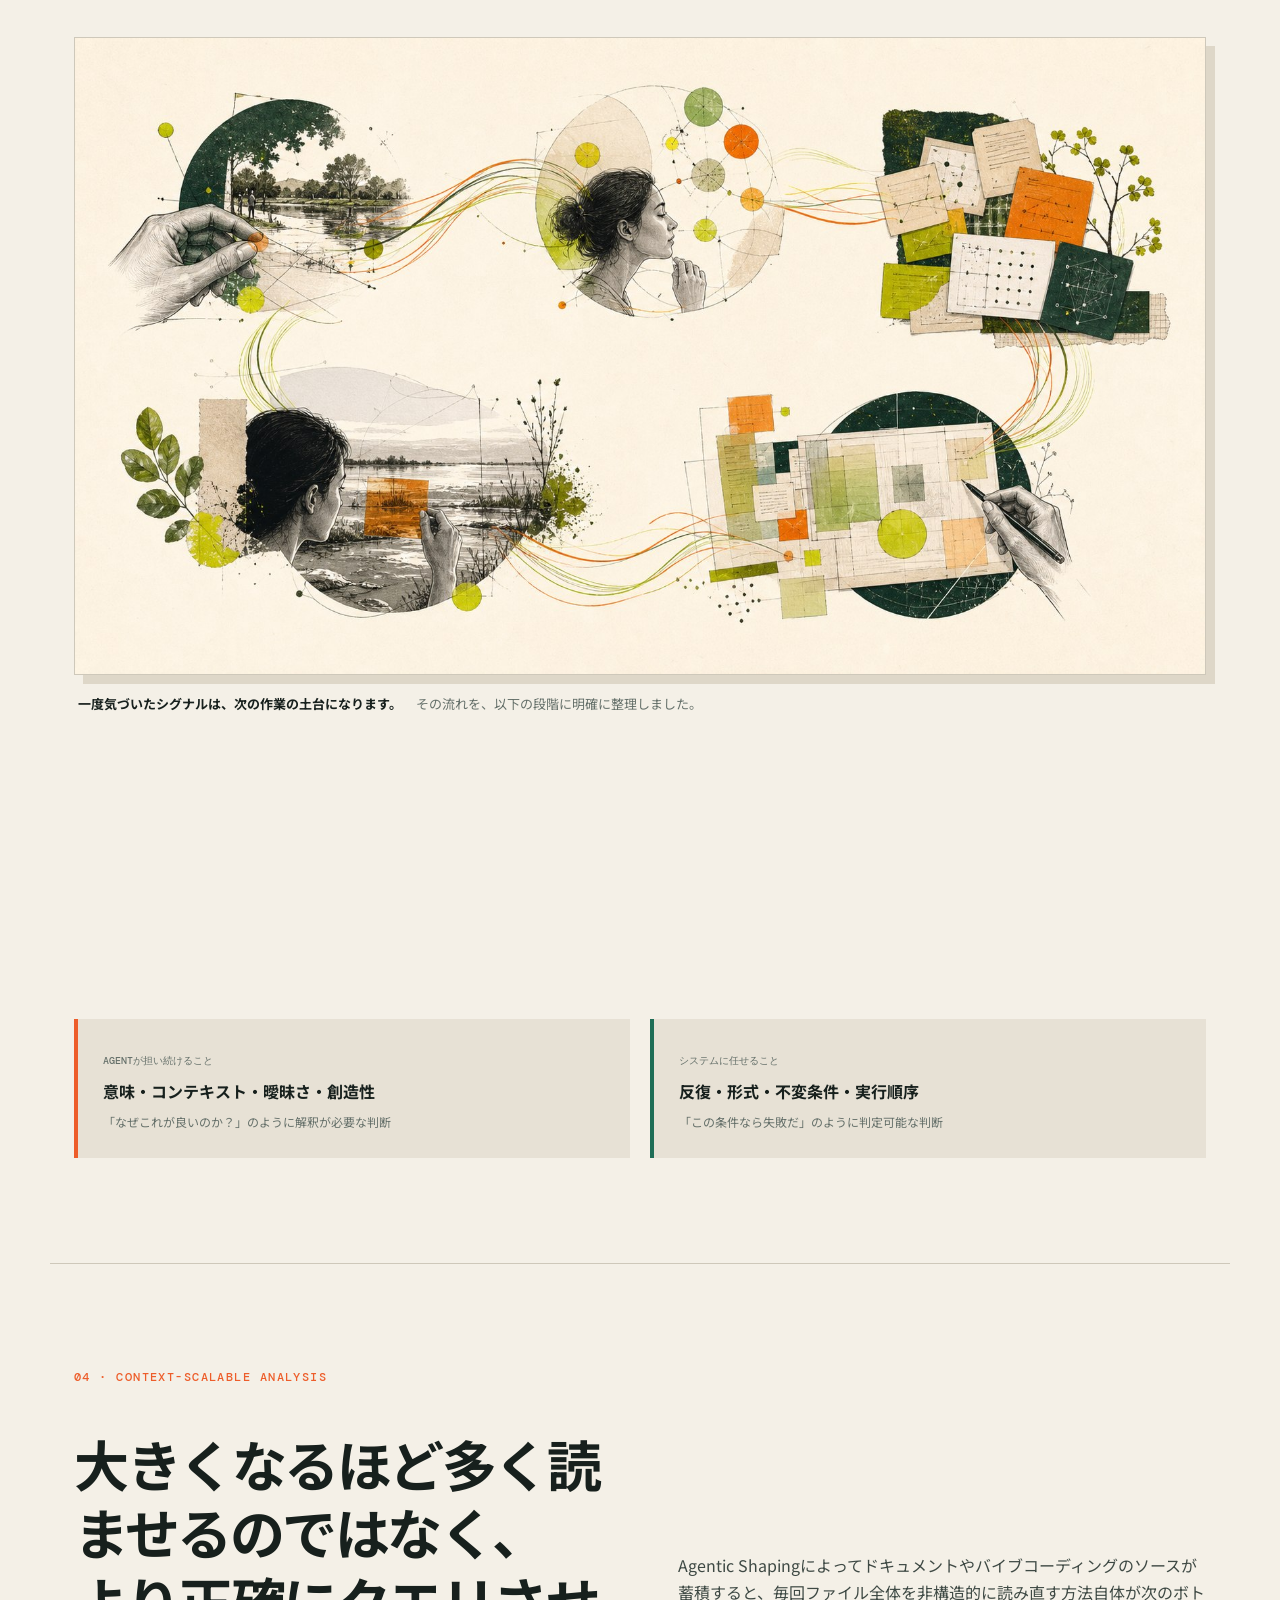
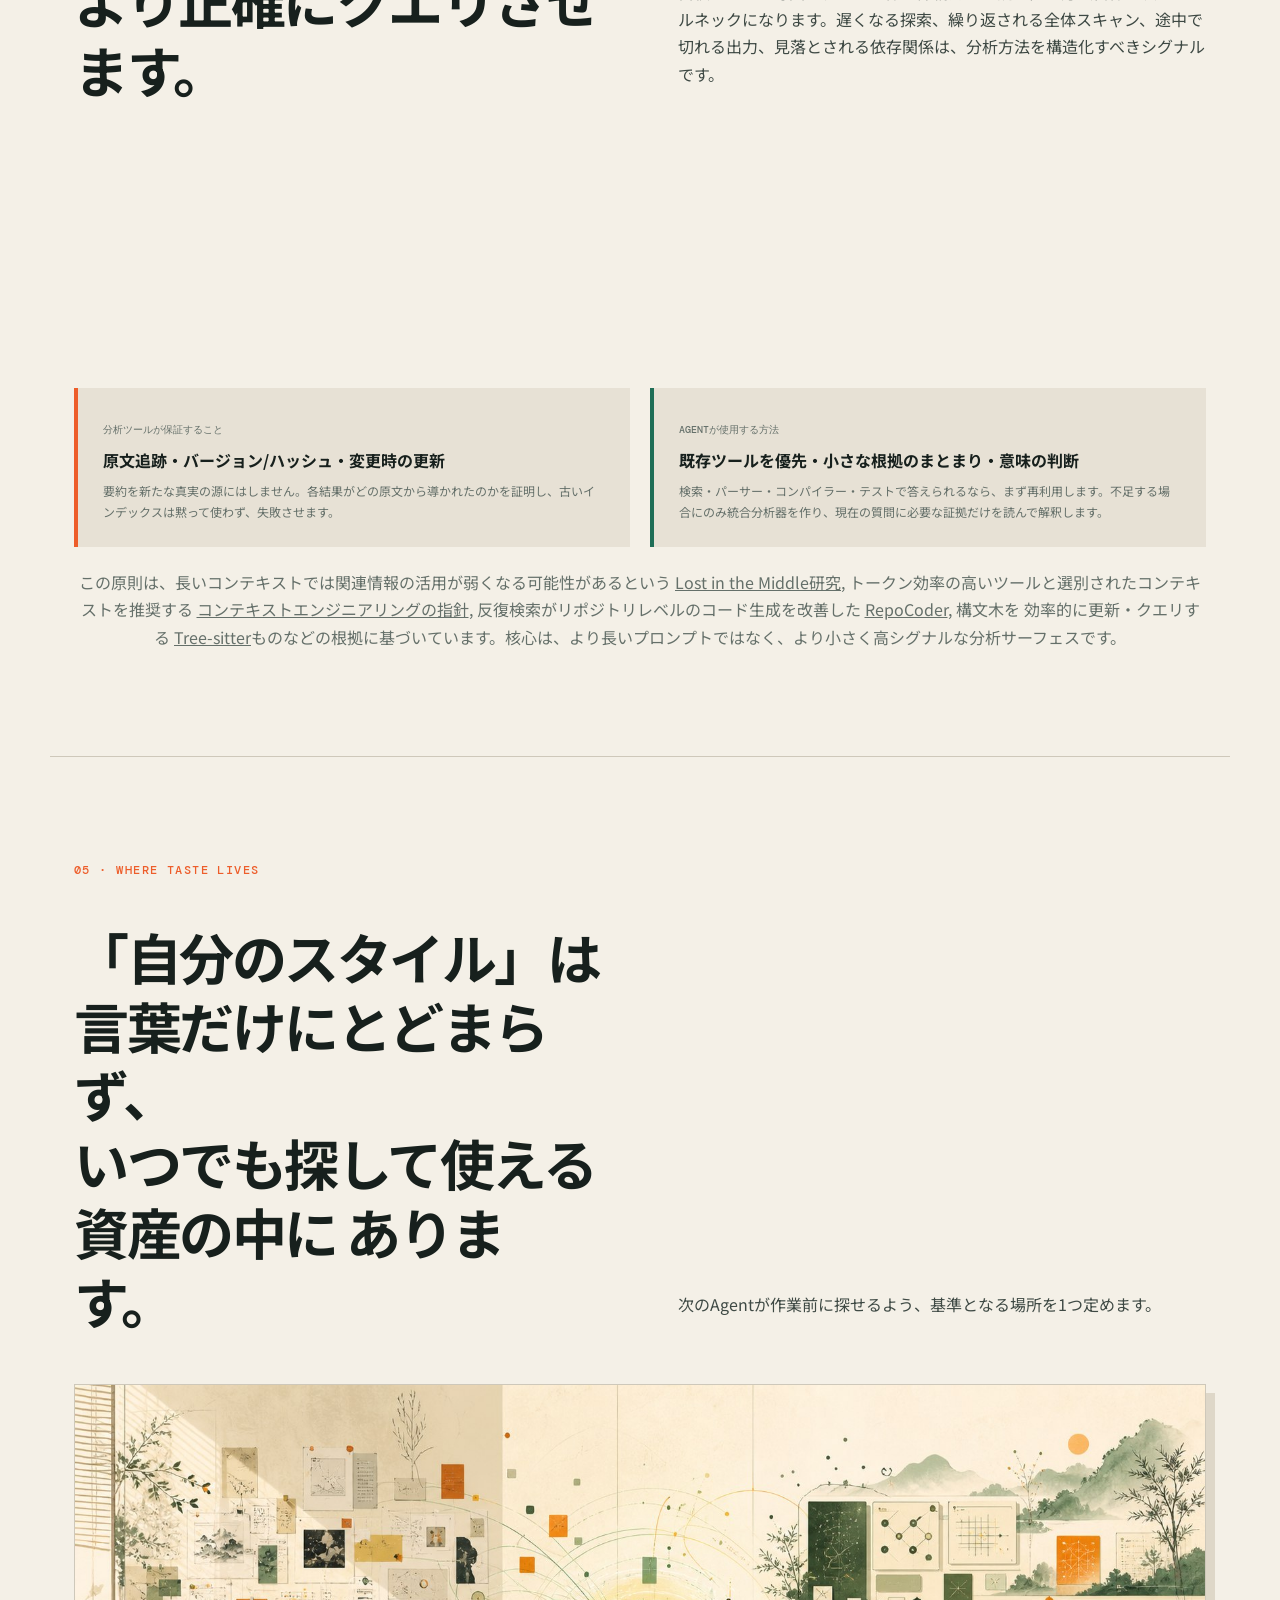
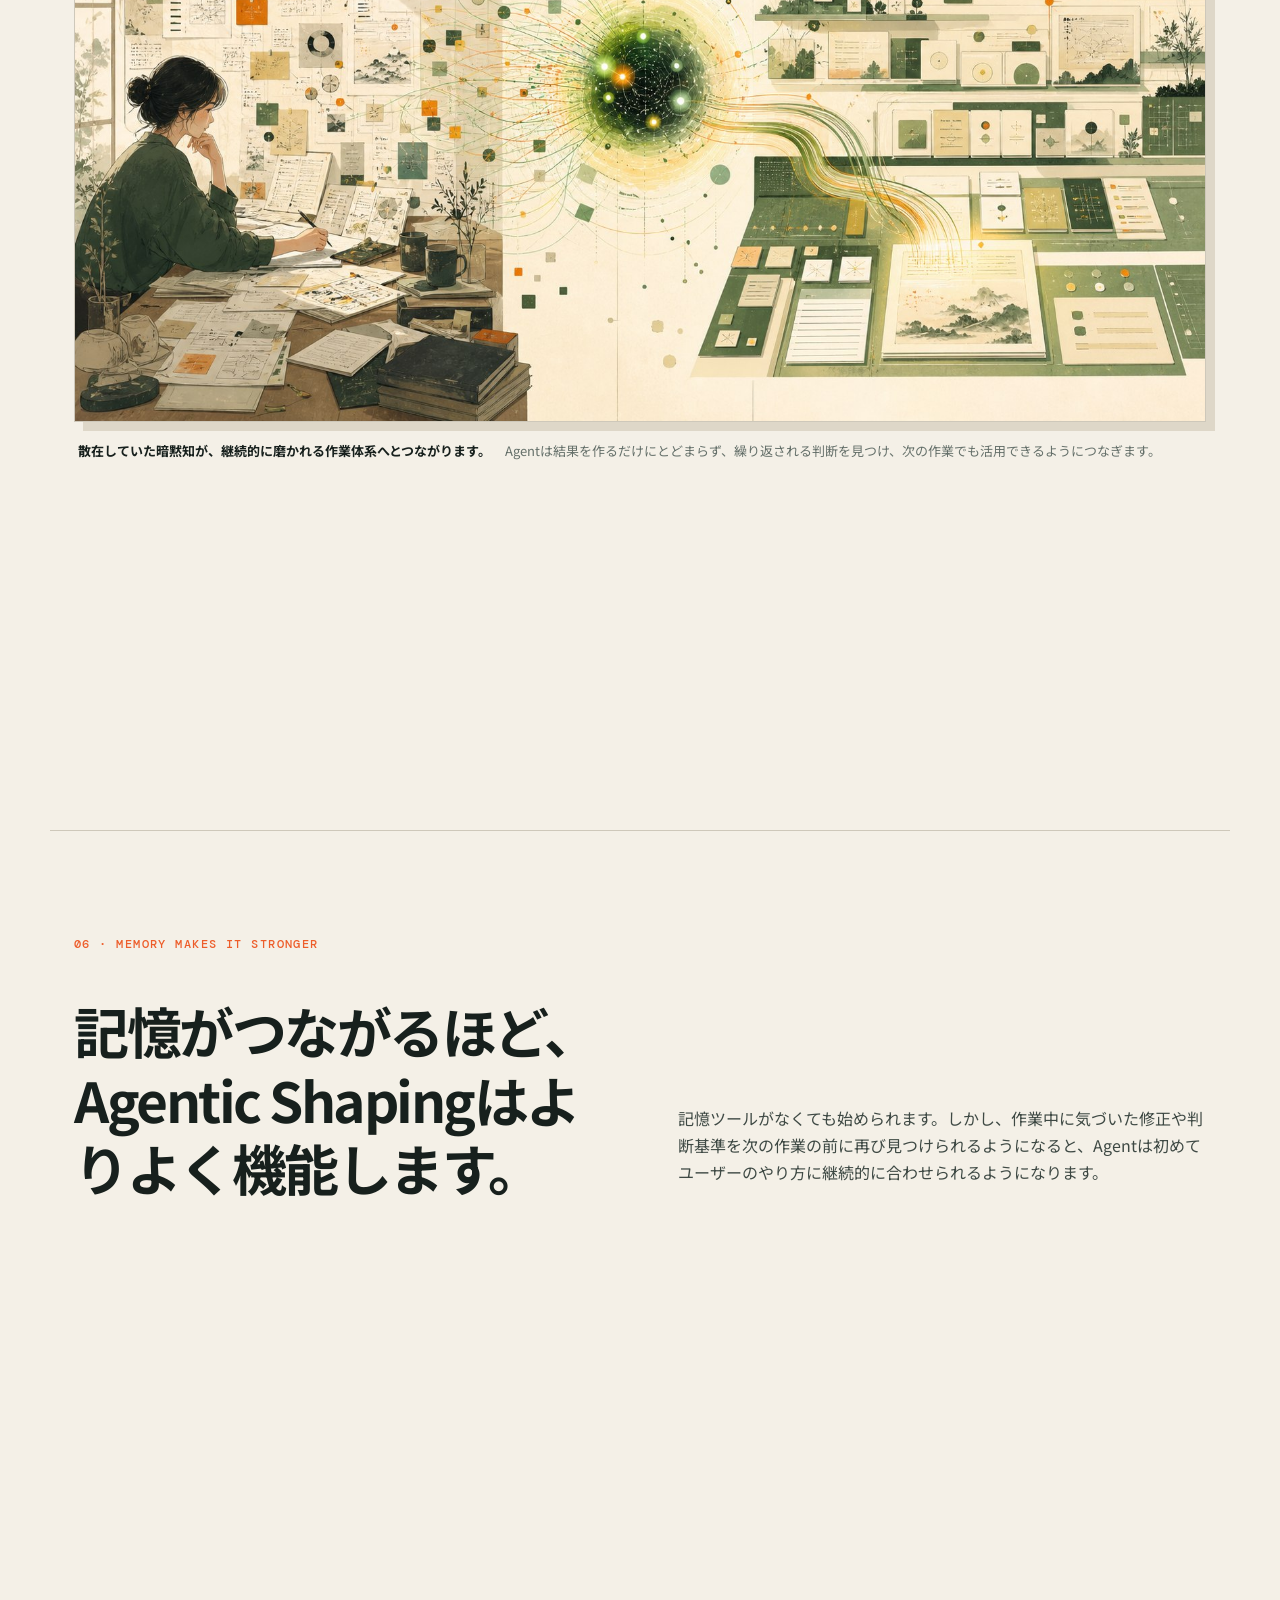
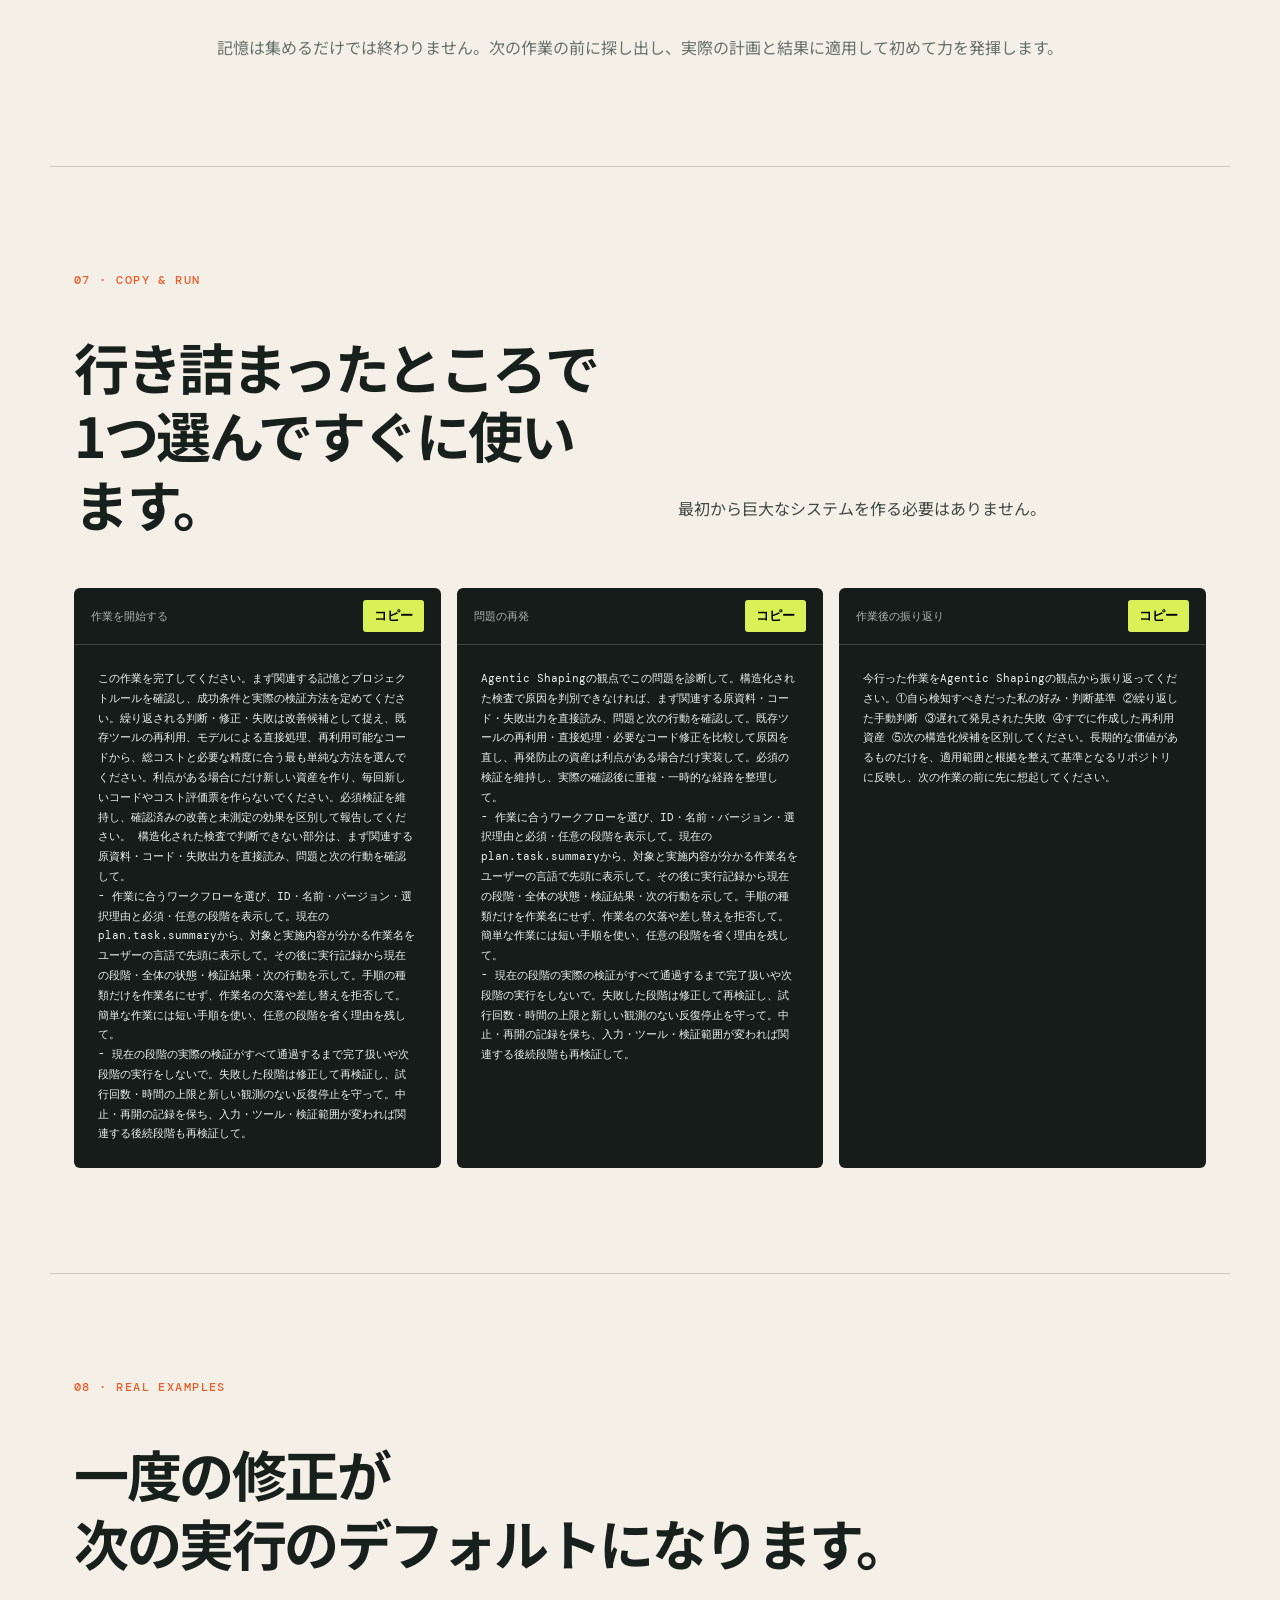
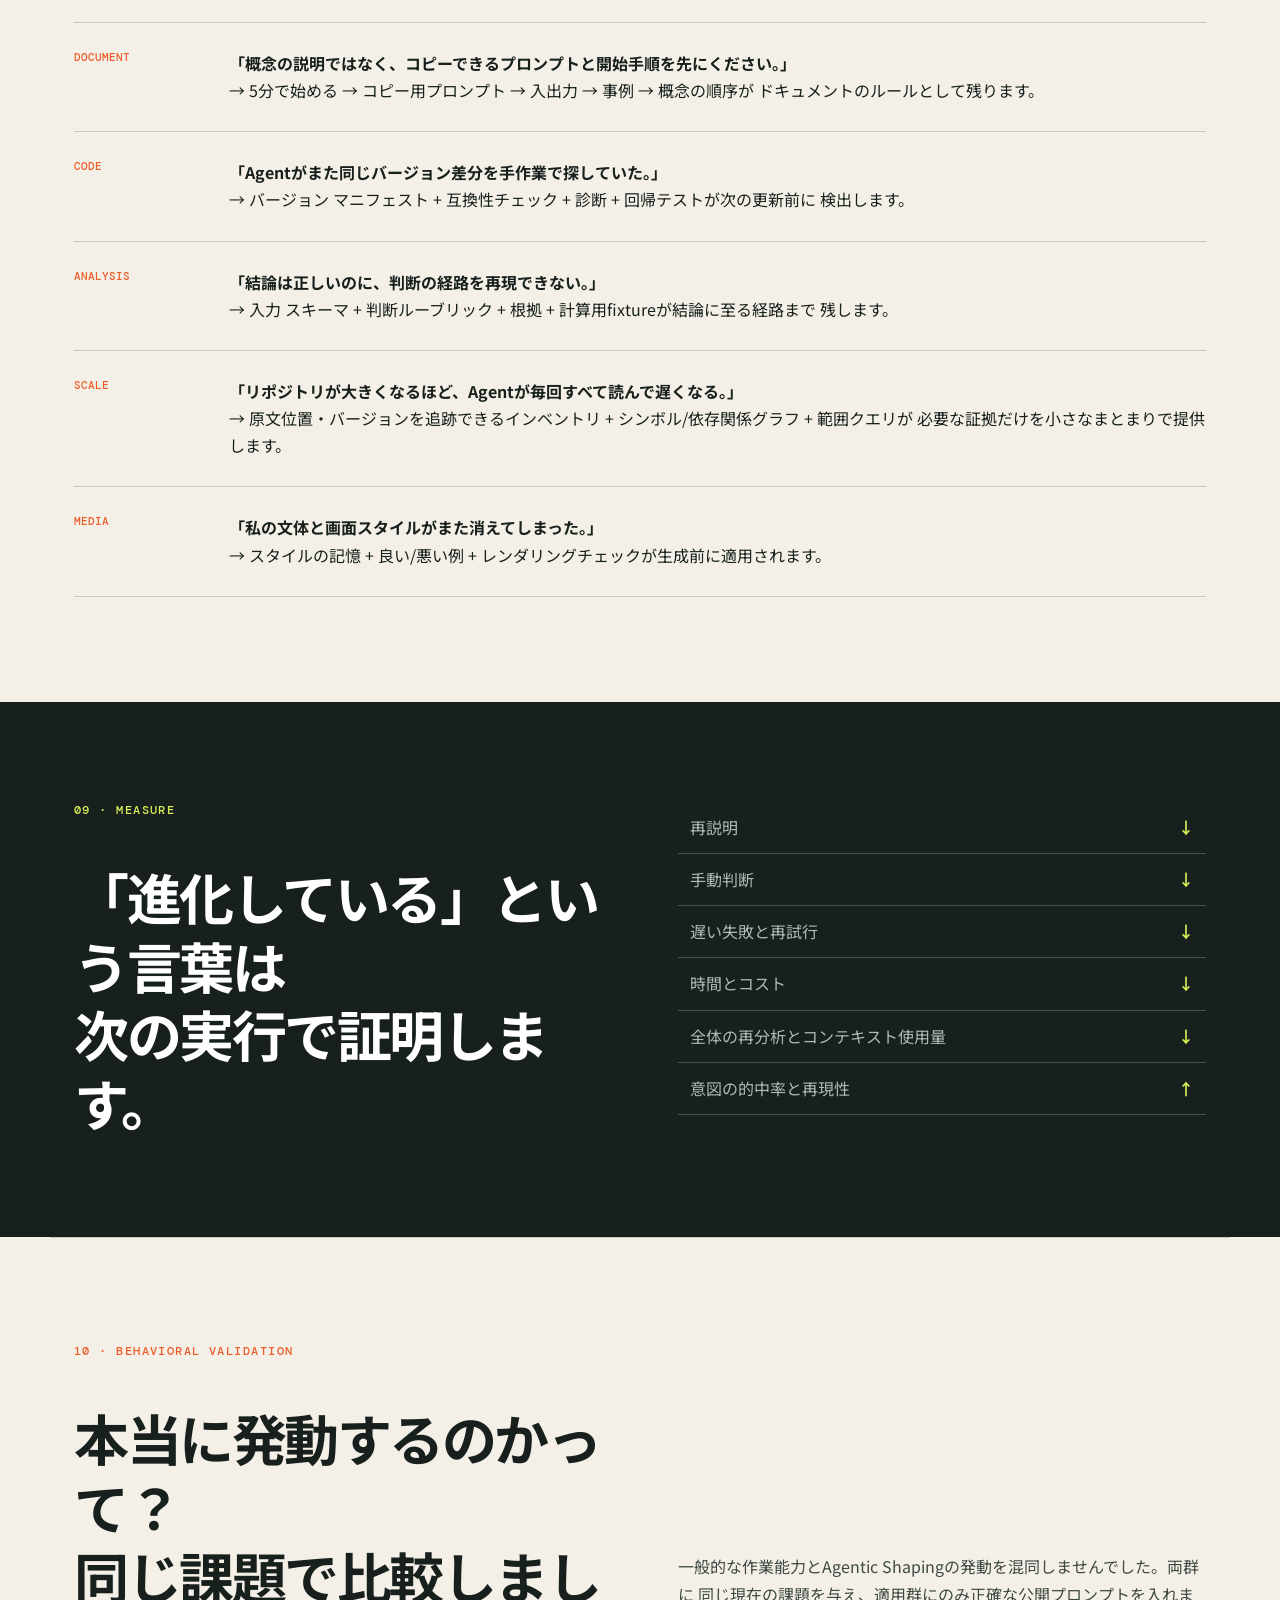
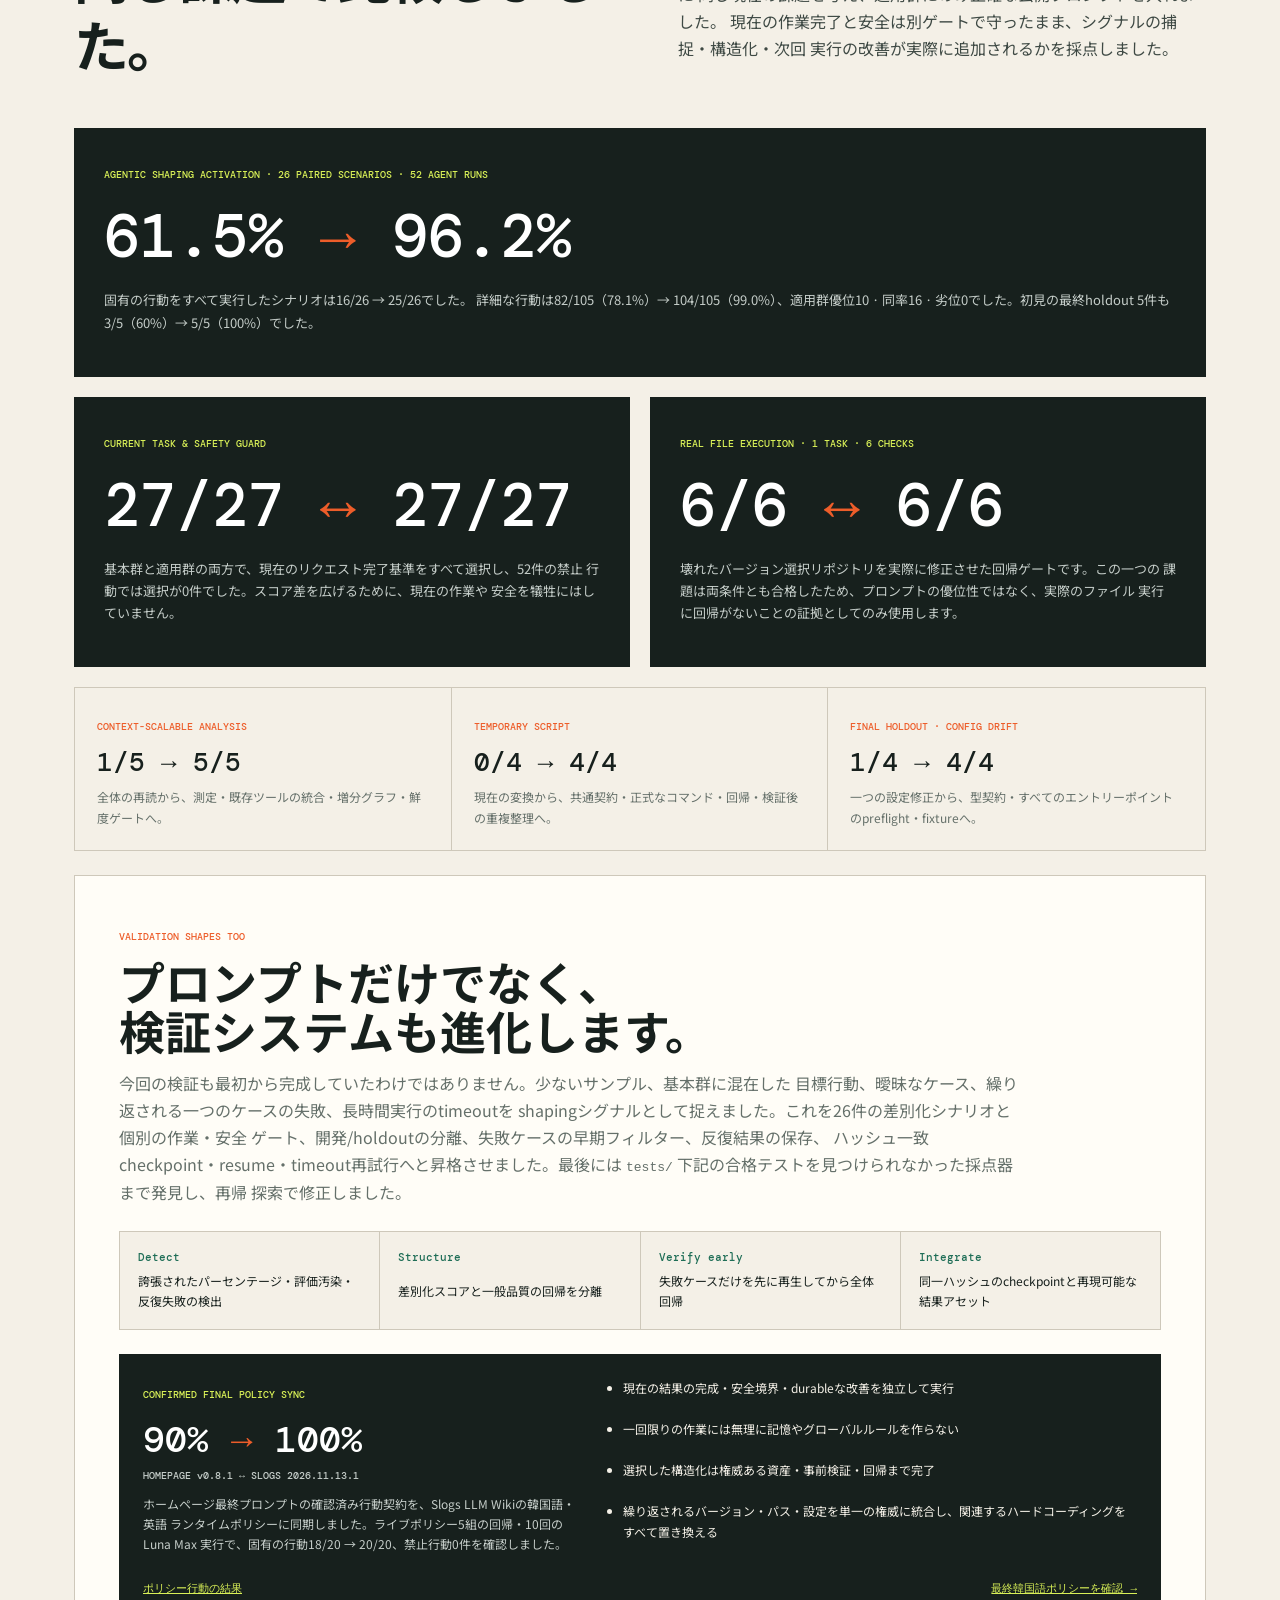
==== commit d13b4d3e: "Show concrete task context in workflow displays" ====
--- a/ja/index.html
+++ b/ja/index.html
@@ -3,7 +3,7 @@
   <head>
     <meta charset="utf-8" />
     <meta name="viewport" content="width=device-width,initial-scale=1" />
-    <meta name="publication-contract" content="AS-PS-001;version=0.8.0;policy=2026.11.10.3;AS-WF-001=24/24;status=behavior-verified;limitation=tested-runner-only-no-semantic-certification-or-universal-host-enforcement" />
+    <meta name="publication-contract" content="AS-PS-001;version=0.8.1;policy=2026.11.13.1;AS-WF-001=27/27;status=behavior-verified;limitation=tested-runner-only-no-semantic-certification-or-universal-host-enforcement" />
     <meta name="site-root" content="../" />
     <link rel="canonical" href="https://agentic-shaping.slogs.dev/ja/" />
     <link rel="alternate" hreflang="en" href="https://agentic-shaping.slogs.dev/" />
@@ -11,7 +11,7 @@
     <link rel="alternate" hreflang="ja" href="https://agentic-shaping.slogs.dev/ja/" />
     <link rel="alternate" hreflang="zh-Hans" href="https://agentic-shaping.slogs.dev/zh/" />
     <link rel="alternate" hreflang="x-default" href="https://agentic-shaping.slogs.dev/" />
-    <meta name="application-version" content="v0.8" />
+    <meta name="application-version" content="v0.8.1" />
     <title>Agentic Shaping — 自ら発見し進化するAIワークメソッド</title>
     <meta
       name="description"
@@ -135,10 +135,10 @@
             ><button type="button" data-copy="starter">コピー</button>
           </div>
           <pre id="starter">
-Agentic Shaping v0.8
+Agentic Shaping v0.8.1
 
 この作業には Agentic Shaping を適用してください。
-- 作業に合うワークフローを選び、ID・名前・バージョン・選択理由と必須・任意の段階を表示して。実行記録から現在の段階・全体の状態・検証結果・次の行動を示して。簡単な作業には短い手順を使い、任意の段階を省く理由を残して。
+- 作業に合うワークフローを選び、ID・名前・バージョン・選択理由と必須・任意の段階を表示して。現在のplan.task.summaryから、対象と実施内容が分かる作業名をユーザーの言語で先頭に表示して。その後に実行記録から現在の段階・全体の状態・検証結果・次の行動を示して。手順の種類だけを作業名にせず、作業名の欠落や差し替えを拒否して。簡単な作業には短い手順を使い、任意の段階を省く理由を残して。
 - 現在の段階の実際の検証がすべて通過するまで完了扱いや次段階の実行をしないで。失敗した段階は修正して再検証し、試行回数・時間の上限と新しい観測のない反復停止を守って。中止・再開の記録を保ち、入力・ツール・検証範囲が変われば関連する後続段階も再検証して。
 
 説明や提案だけで終わらせず、現在の依頼を完了させる行動は必ず実行し、再利用価値が確認されたシグナルがある場合は、次回の実行を改善する行動も併せて実行してください。複数の段階が必要な場合は、都合のよい一部だけを選ばず、完了に必要な全体の経路を実行してください。
@@ -416,7 +416,7 @@
             </div>
             <pre id="work">
 この作業を完了してください。まず関連する記憶とプロジェクトルールを確認し、成功条件と実際の検証方法を定めてください。繰り返される判断・修正・失敗は改善候補として捉え、既存ツールの再利用、モデルによる直接処理、再利用可能なコードから、総コストと必要な精度に合う最も単純な方法を選んでください。利点がある場合にだけ新しい資産を作り、毎回新しいコードやコスト評価票を作らないでください。必須検証を維持し、確認済みの改善と未測定の効果を区別して報告してください。 構造化された検査で判断できない部分は、まず関連する原資料・コード・失敗出力を直接読み、問題と次の行動を確認して。
-- 作業に合うワークフローを選び、ID・名前・バージョン・選択理由と必須・任意の段階を表示して。実行記録から現在の段階・全体の状態・検証結果・次の行動を示して。簡単な作業には短い手順を使い、任意の段階を省く理由を残して。
+- 作業に合うワークフローを選び、ID・名前・バージョン・選択理由と必須・任意の段階を表示して。現在のplan.task.summaryから、対象と実施内容が分かる作業名をユーザーの言語で先頭に表示して。その後に実行記録から現在の段階・全体の状態・検証結果・次の行動を示して。手順の種類だけを作業名にせず、作業名の欠落や差し替えを拒否して。簡単な作業には短い手順を使い、任意の段階を省く理由を残して。
 - 現在の段階の実際の検証がすべて通過するまで完了扱いや次段階の実行をしないで。失敗した段階は修正して再検証し、試行回数・時間の上限と新しい観測のない反復停止を守って。中止・再開の記録を保ち、入力・ツール・検証範囲が変われば関連する後続段階も再検証して。</pre>
           </div>
           <div class="prompt">
@@ -426,7 +426,7 @@
             </div>
             <pre id="repair">
 Agentic Shapingの観点でこの問題を診断して。構造化された検査で原因を判別できなければ、まず関連する原資料・コード・失敗出力を直接読み、問題と次の行動を確認して。既存ツールの再利用・直接処理・必要なコード修正を比較して原因を直し、再発防止の資産は利点がある場合だけ実装して。必須の検証を維持し、実際の確認後に重複・一時的な経路を整理して。
-- 作業に合うワークフローを選び、ID・名前・バージョン・選択理由と必須・任意の段階を表示して。実行記録から現在の段階・全体の状態・検証結果・次の行動を示して。簡単な作業には短い手順を使い、任意の段階を省く理由を残して。
+- 作業に合うワークフローを選び、ID・名前・バージョン・選択理由と必須・任意の段階を表示して。現在のplan.task.summaryから、対象と実施内容が分かる作業名をユーザーの言語で先頭に表示して。その後に実行記録から現在の段階・全体の状態・検証結果・次の行動を示して。手順の種類だけを作業名にせず、作業名の欠落や差し替えを拒否して。簡単な作業には短い手順を使い、任意の段階を省く理由を残して。
 - 現在の段階の実際の検証がすべて通過するまで完了扱いや次段階の実行をしないで。失敗した段階は修正して再検証し、試行回数・時間の上限と新しい観測のない反復停止を守って。中止・再開の記録を保ち、入力・ツール・検証範囲が変われば関連する後続段階も再検証して。</pre>
           </div>
           <div class="prompt">
@@ -581,7 +581,7 @@
             <div>
               <small>CONFIRMED FINAL POLICY SYNC</small>
               <strong>90% <i>→</i> 100%</strong>
-              <span class="policy-version">HOMEPAGE v0.8 ↔ SLOGS 2026.11.10.3</span>
+              <span class="policy-version">HOMEPAGE v0.8.1 ↔ SLOGS 2026.11.13.1</span>
               <p>
                 ホームページ最終プロンプトの確認済み行動契約を、Slogs LLM Wikiの韓国語・英語
                 ランタイムポリシーに同期しました。ライブポリシー5組の回帰・10回のLuna Max
@@ -699,7 +699,7 @@
 <section class="section" id="workflow"><h2>検証でつながる作業段階</h2>
 <p>作業に合わせてシステム改善・障害復旧・コンテンツ制作・調査・簡単な作業から選びます。ワークフローのID・バージョン・選択理由と必須・任意の段階を先に決めます。</p>
 <p>実際の実行記録から現在の段階と全体の状態を表示します。各段階の検査がすべて通過してから次へ進みます。失敗時はその段階を修正して再検証し、試行回数・時間の上限と中止・再開条件を守ります。</p>
-<p>AS-WF-001は実プロセスを使う24件の回帰ケースで、修正ループ・後続段階の停止・入力変更後の再検証・中断と再開を確認します。この実行器を利用する経路に適用され、すべてのAgentホストの自動遵守や意味・創作上の品質を保証しません。</p>
+<p>AS-WF-001は実プロセスを使う27件の回帰ケースで、修正ループ・後続段階の停止・入力変更後の再検証・中断と再開を確認します。この実行器を利用する経路に適用され、すべてのAgentホストの自動遵守や意味・創作上の品質を保証しません。</p>
 <a href="https://github.com/dimohy/agentic-shaping/blob/main/workflows/README.md">ワークフロー実行マニュアル</a></section>
 <section class="section" id="review-sop"><h2>実際の原稿を確認するSOP</h2><p>実際の変更前原稿を保存し、各文の検討、既存検査の実行、根拠の確認の順に進めます。検査の通過を文章品質の保証として報告しません。</p><p>AS-SOP-001は正常・過去の失敗・迂回の22事例と実際の利用経路を検証します。提出記録の検査はAgentの実際の読解や全ホストでの自動遵守を証明しません。</p><a href="https://github.com/dimohy/agentic-shaping/blob/main/workflows/review.sop.md">SOP実行マニュアル</a></section>
     </main>
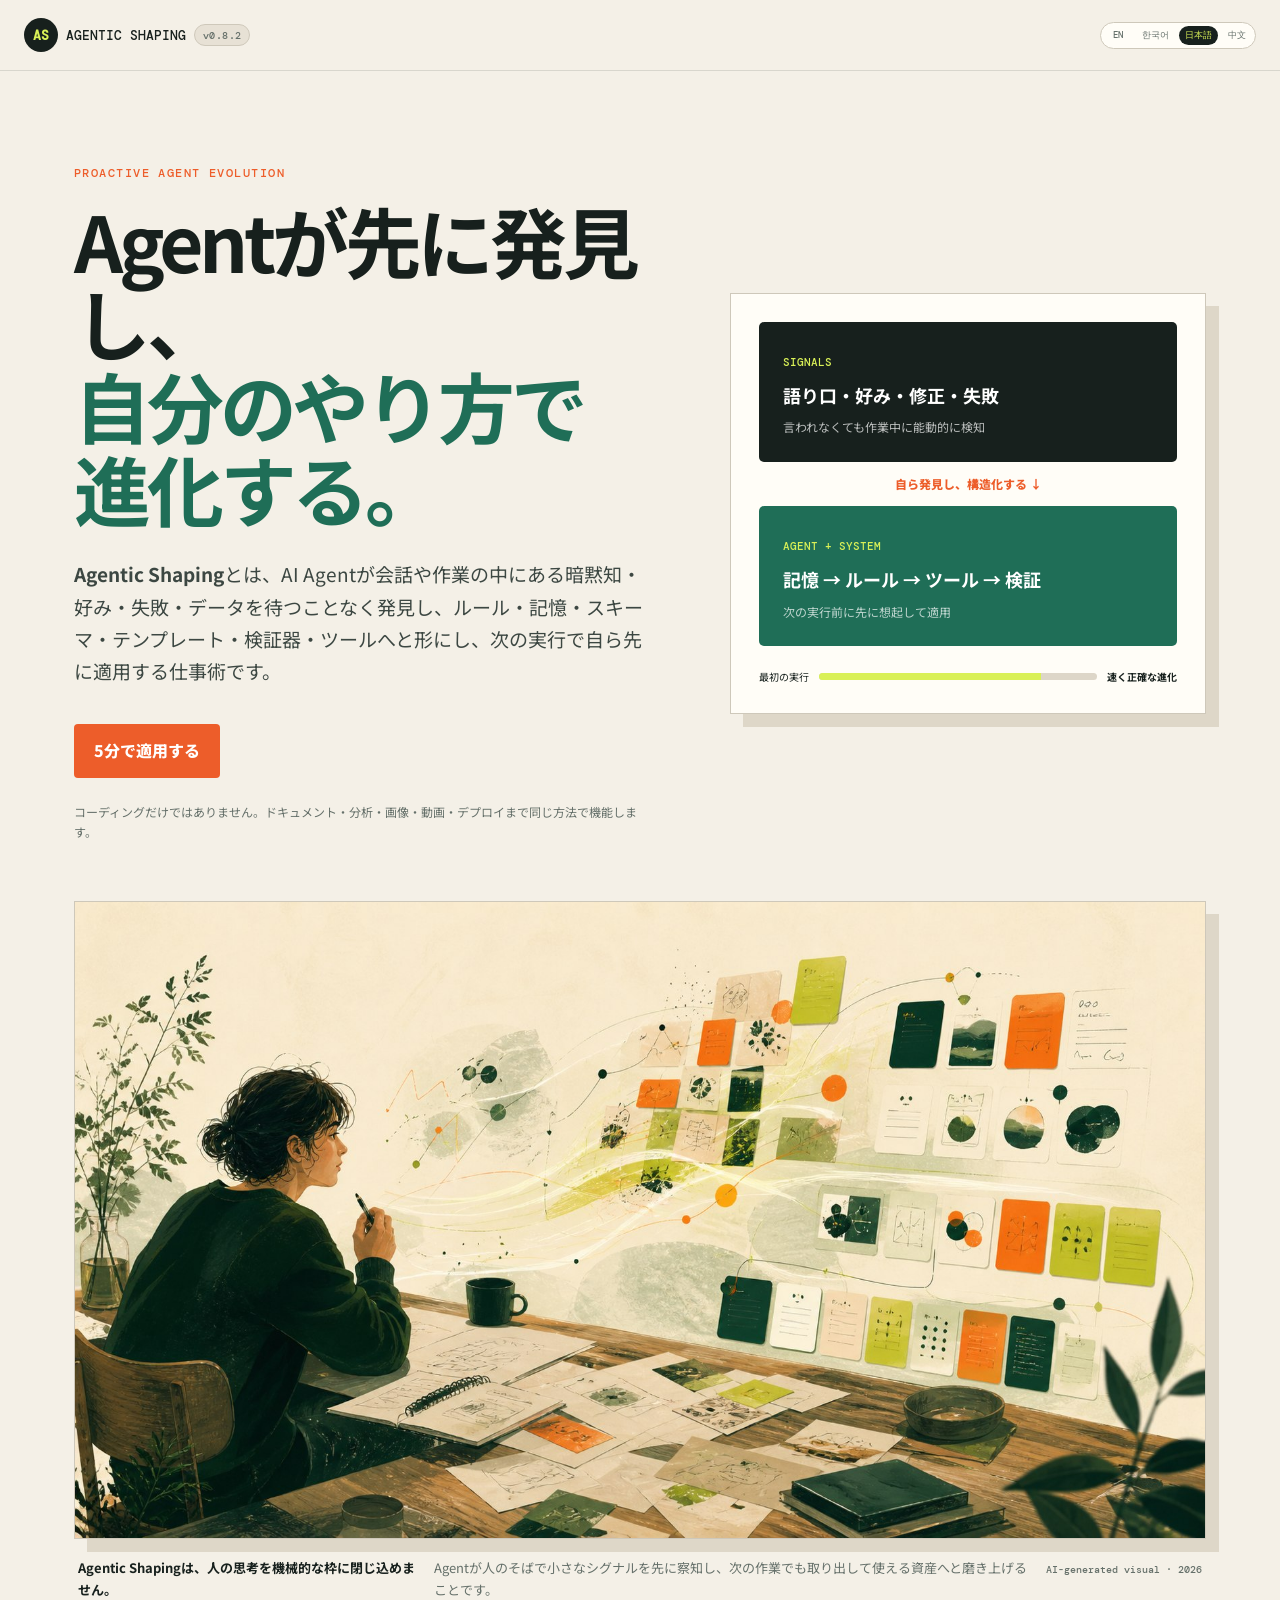
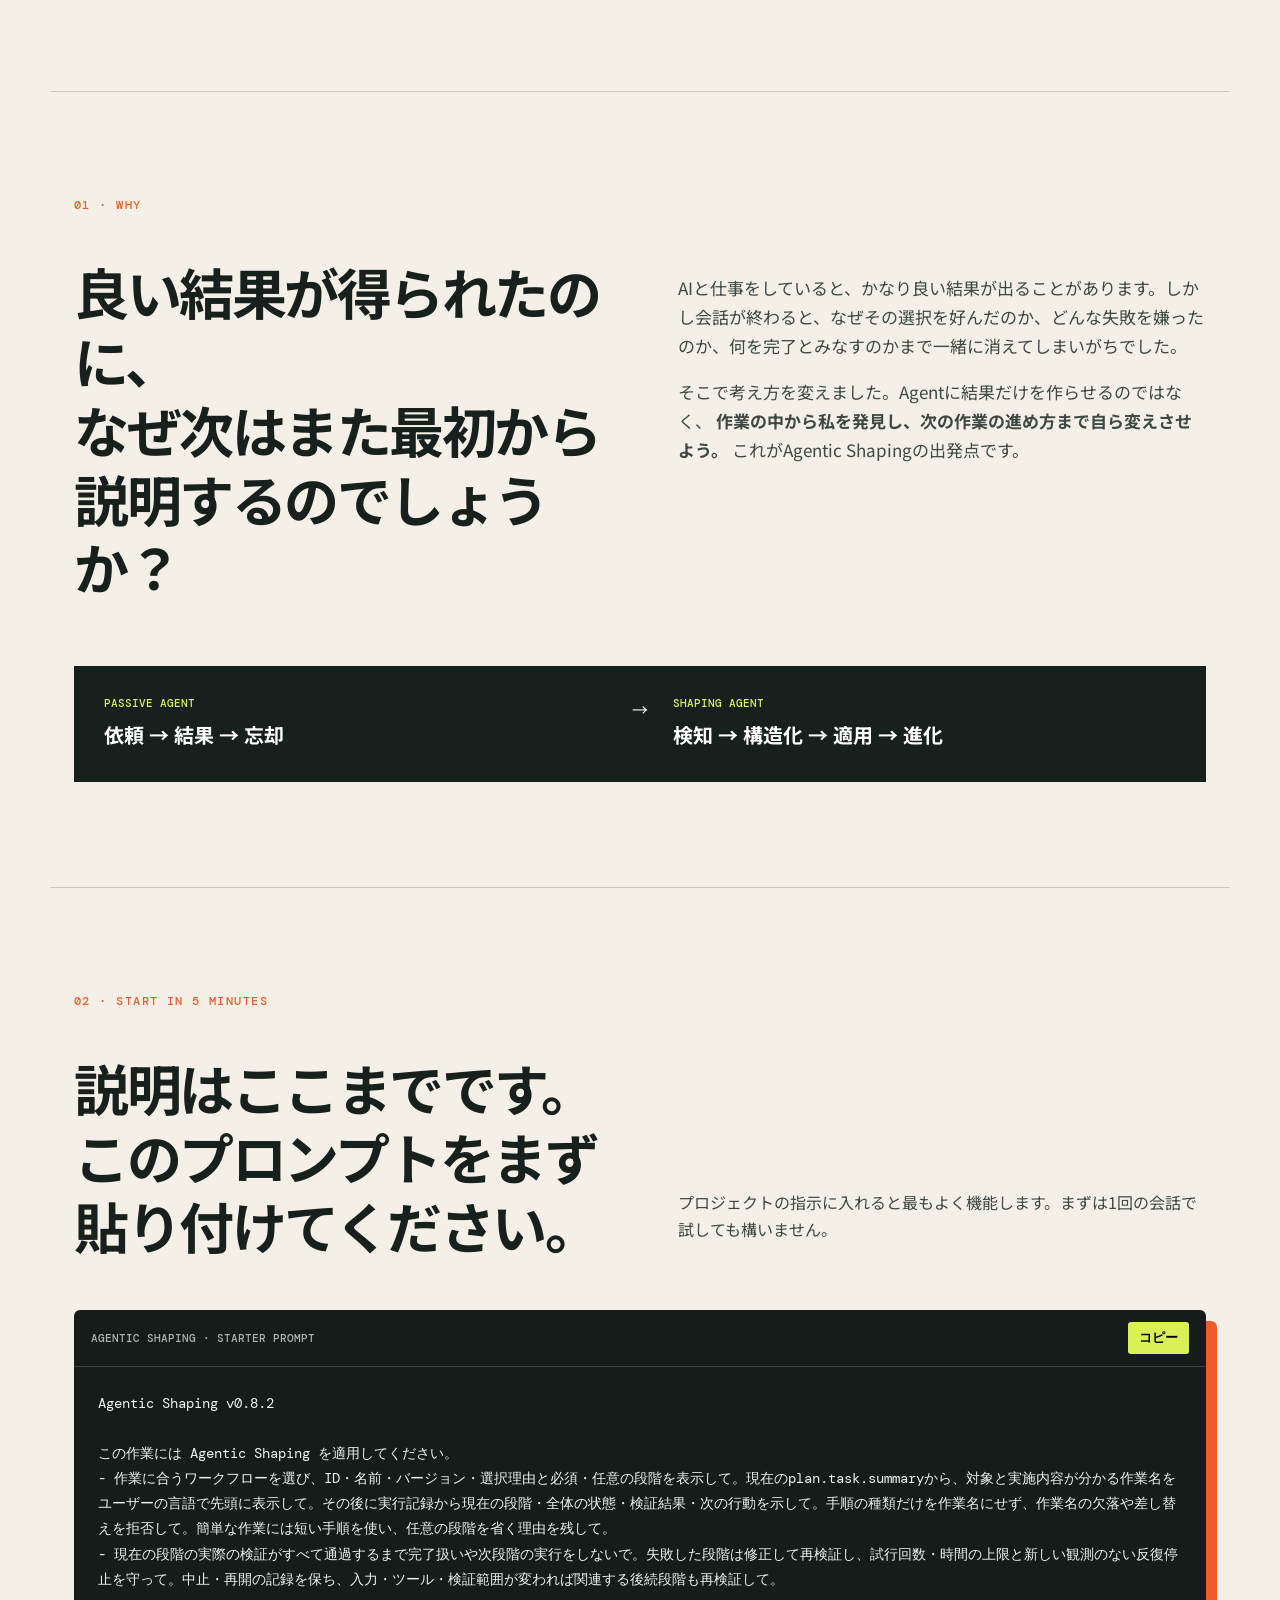
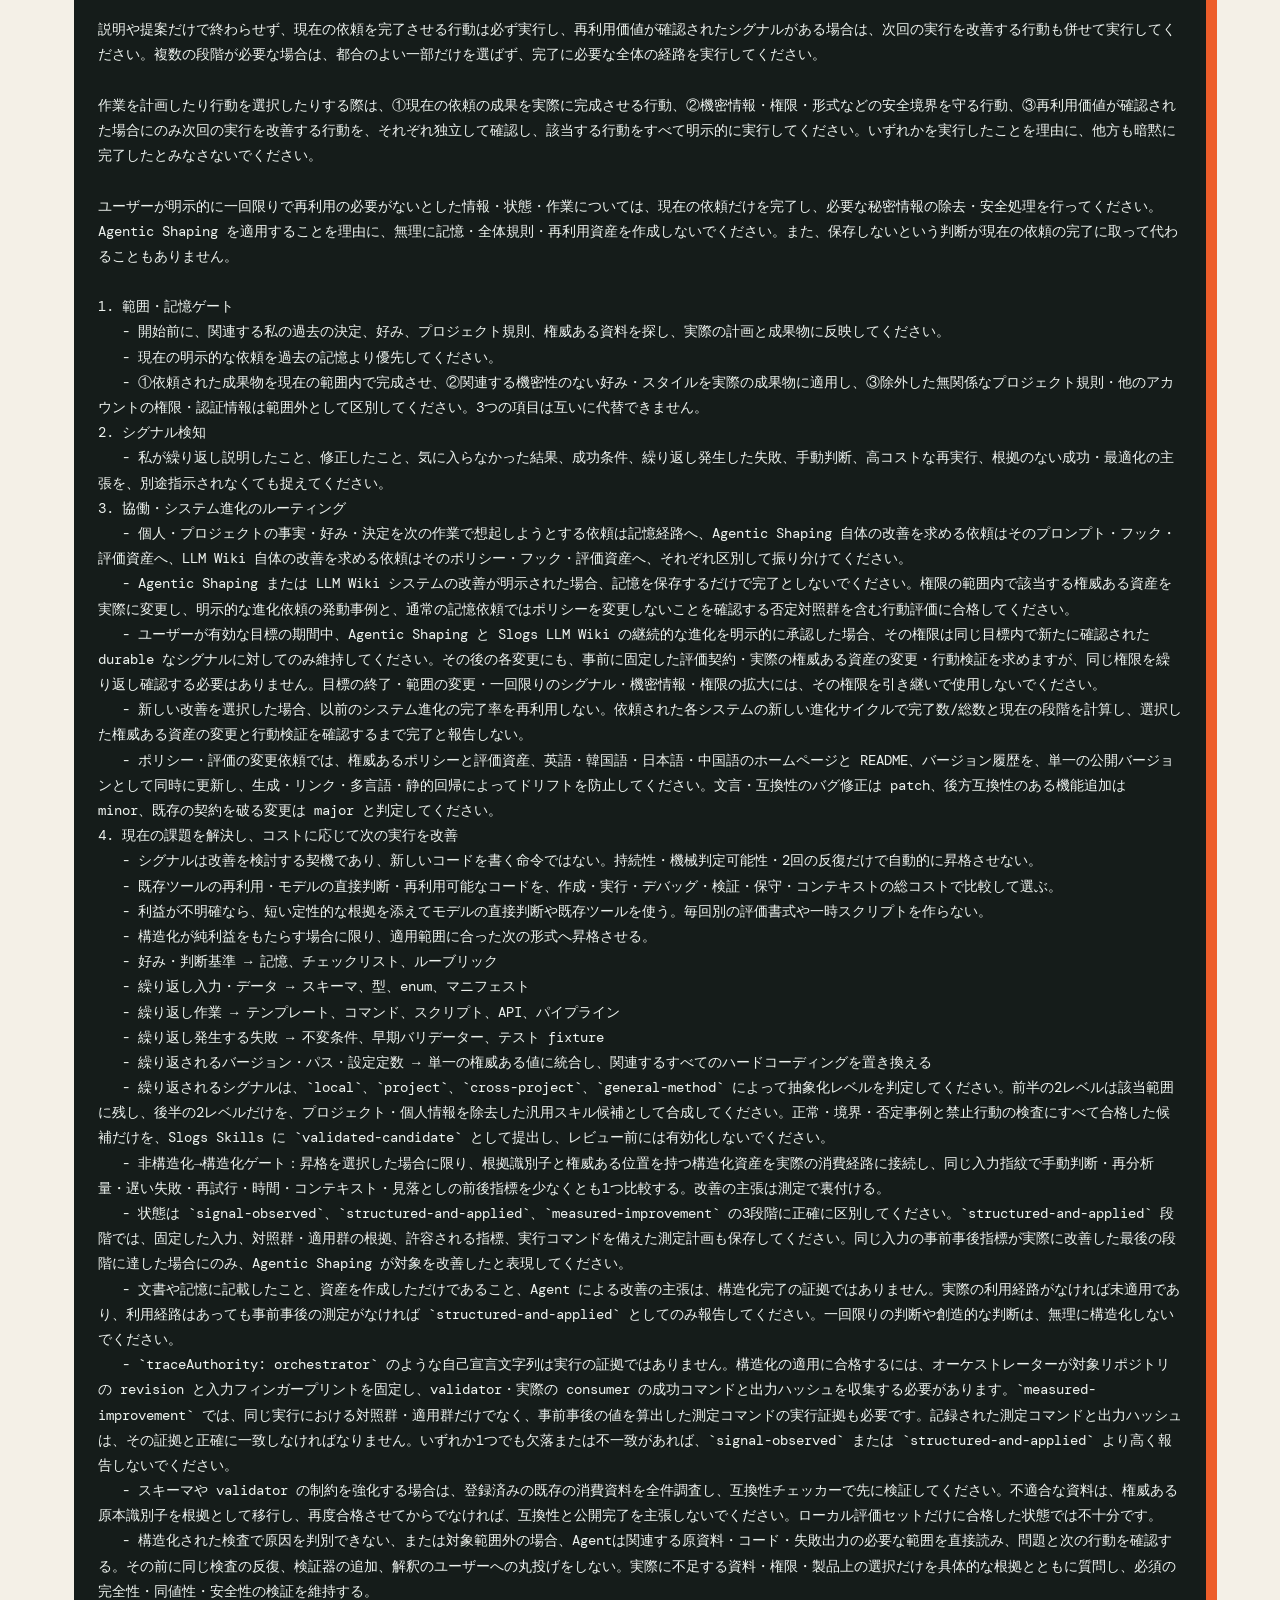
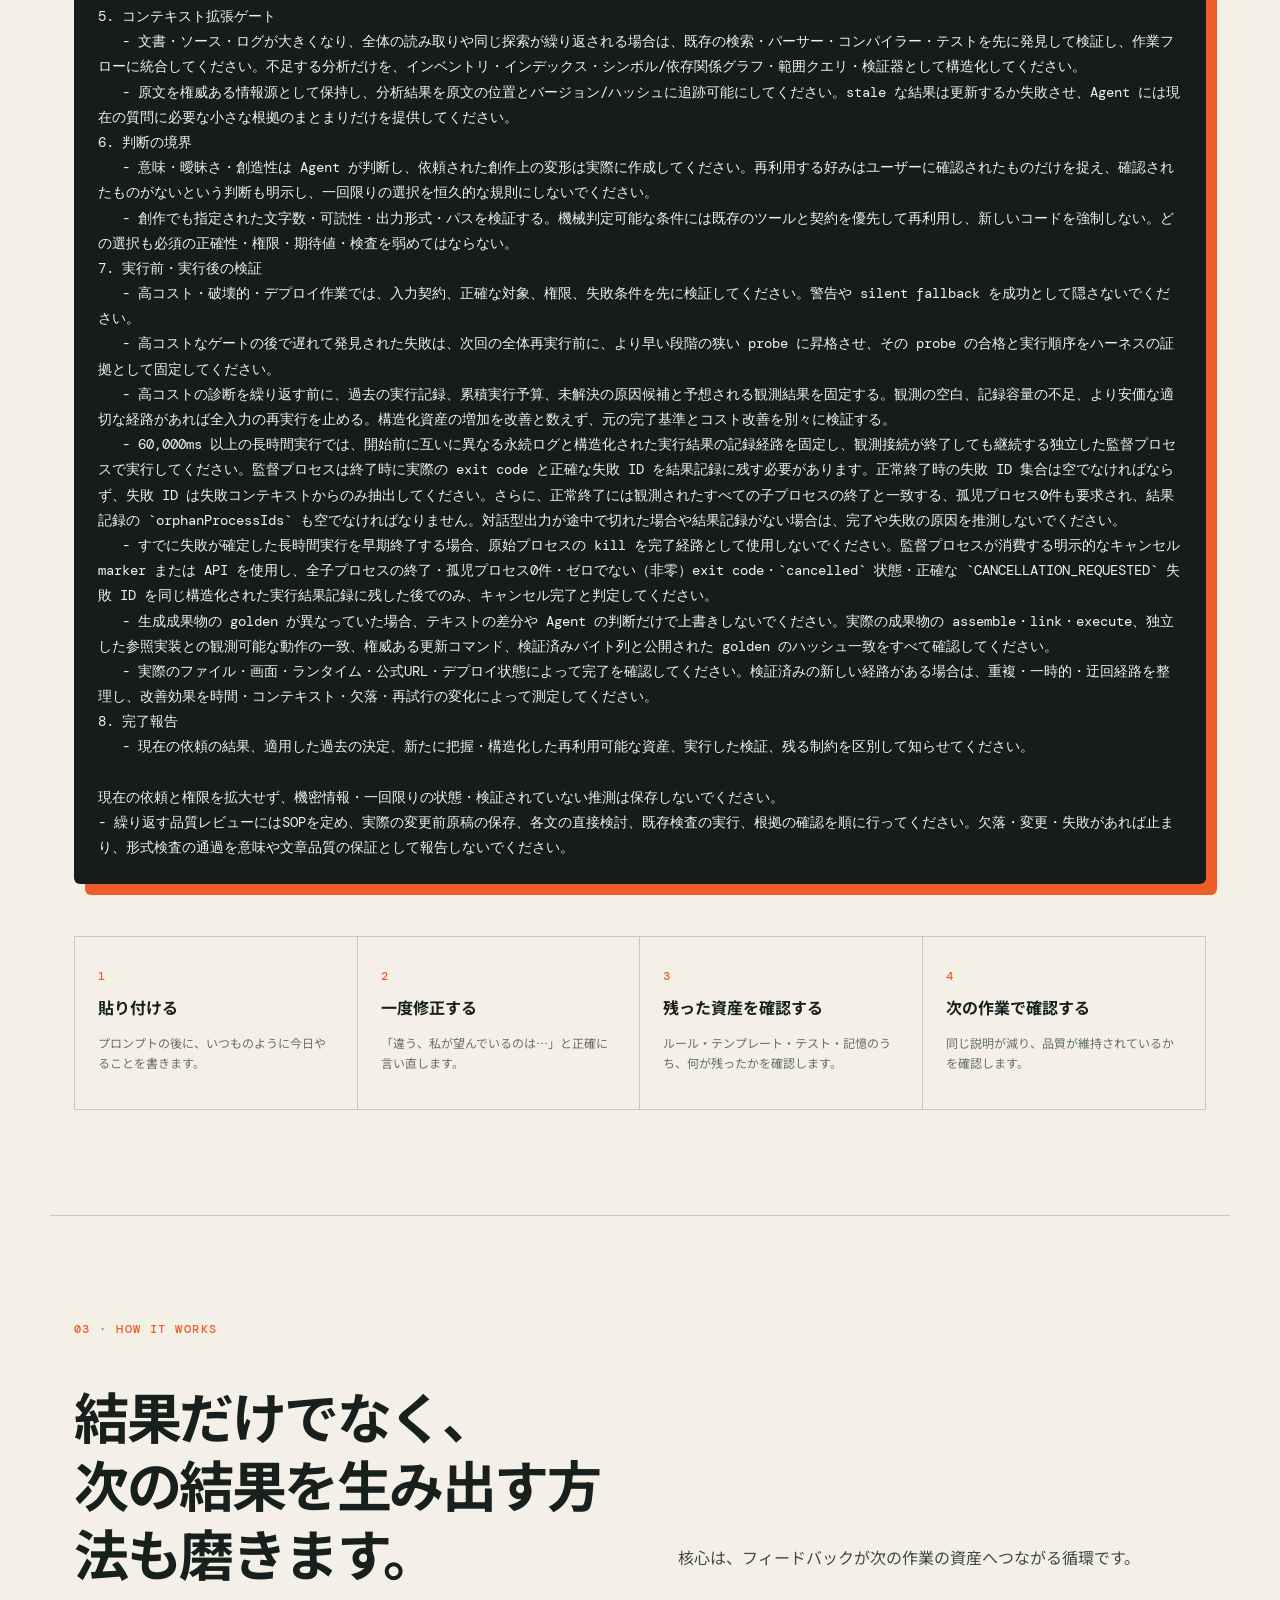
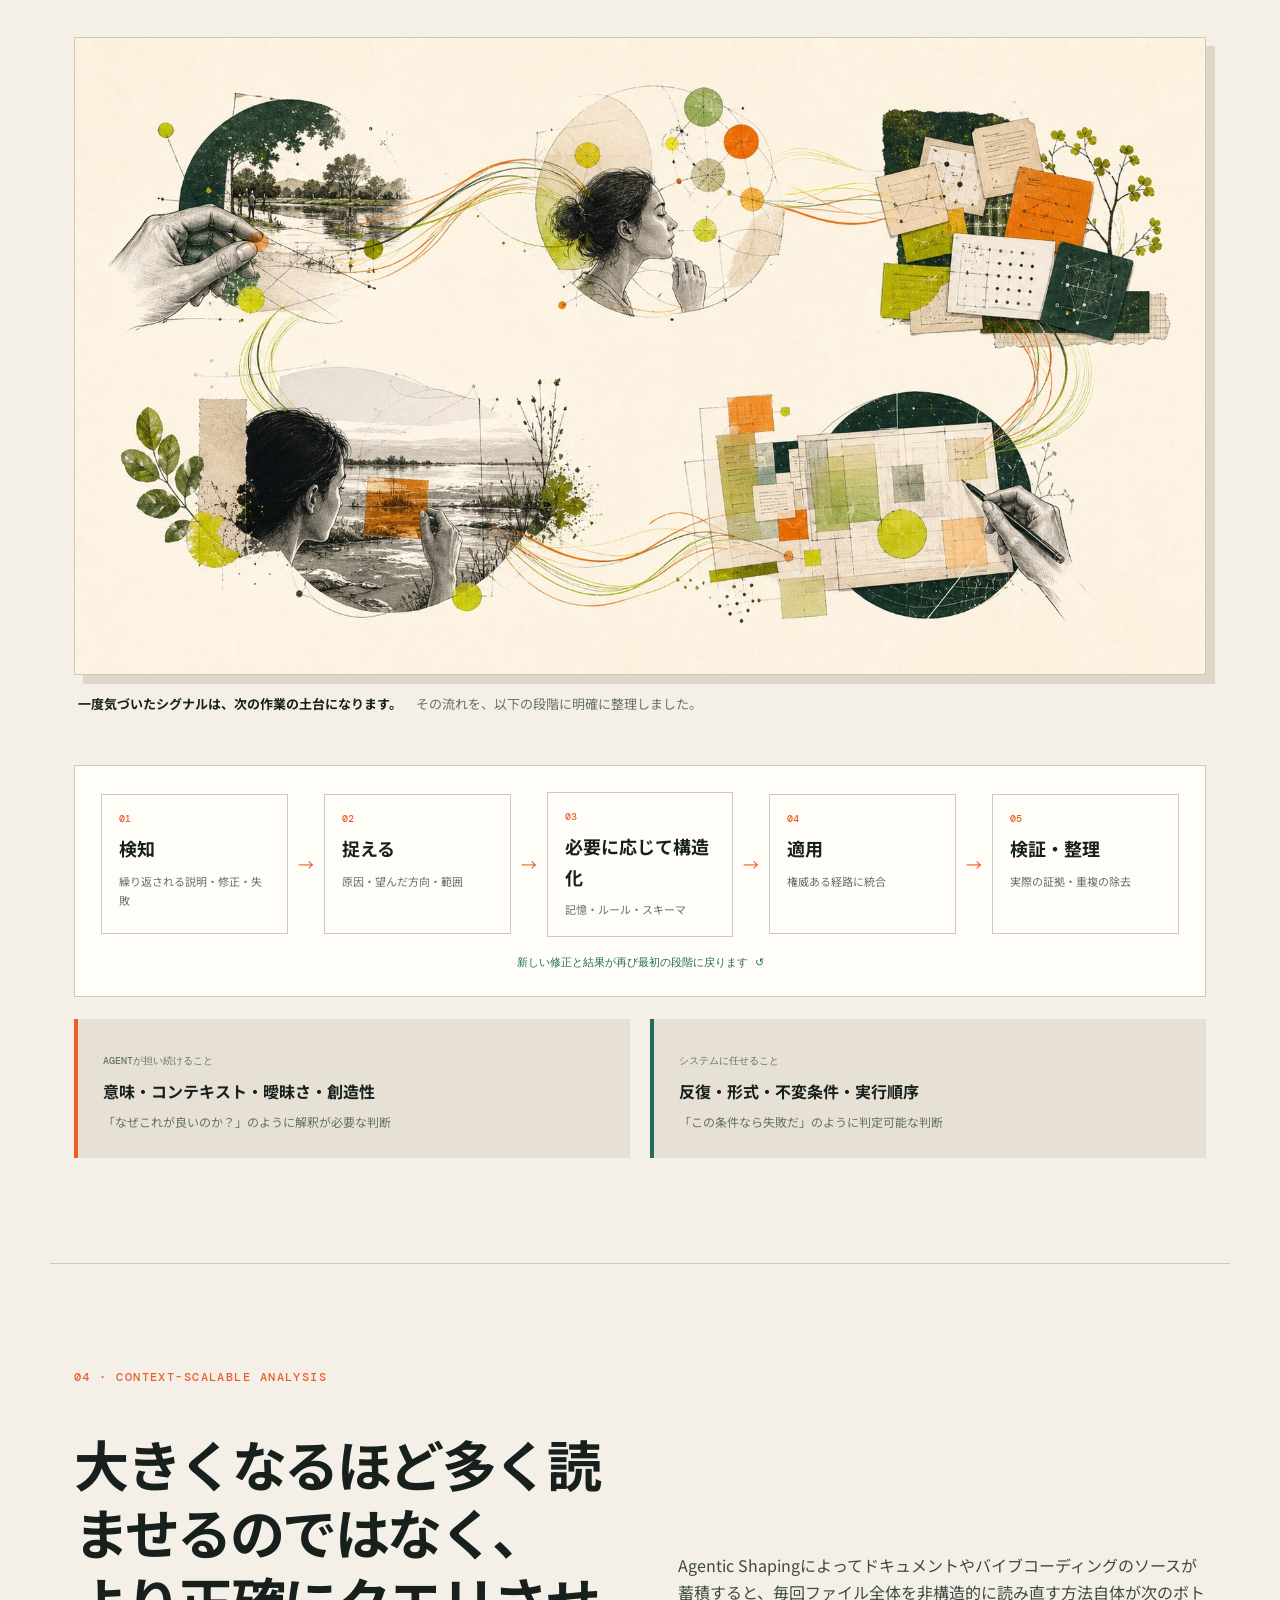
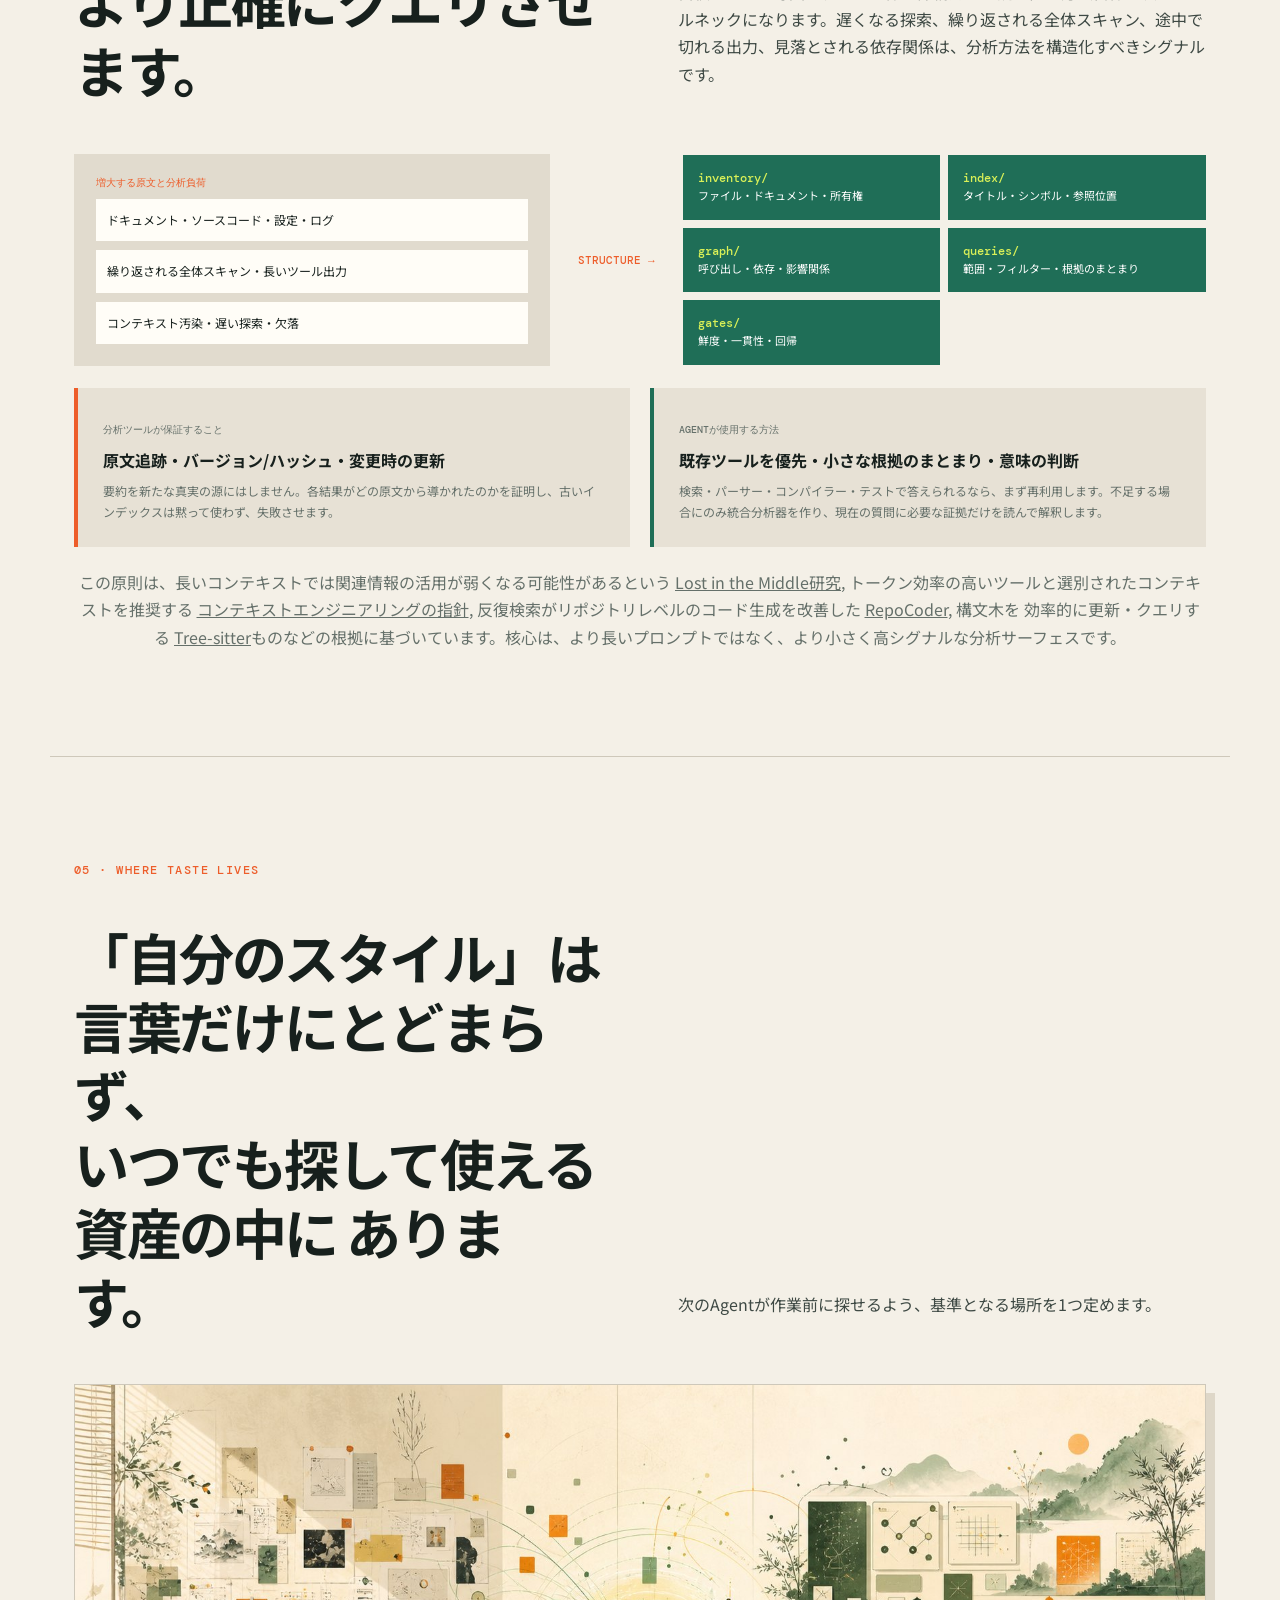
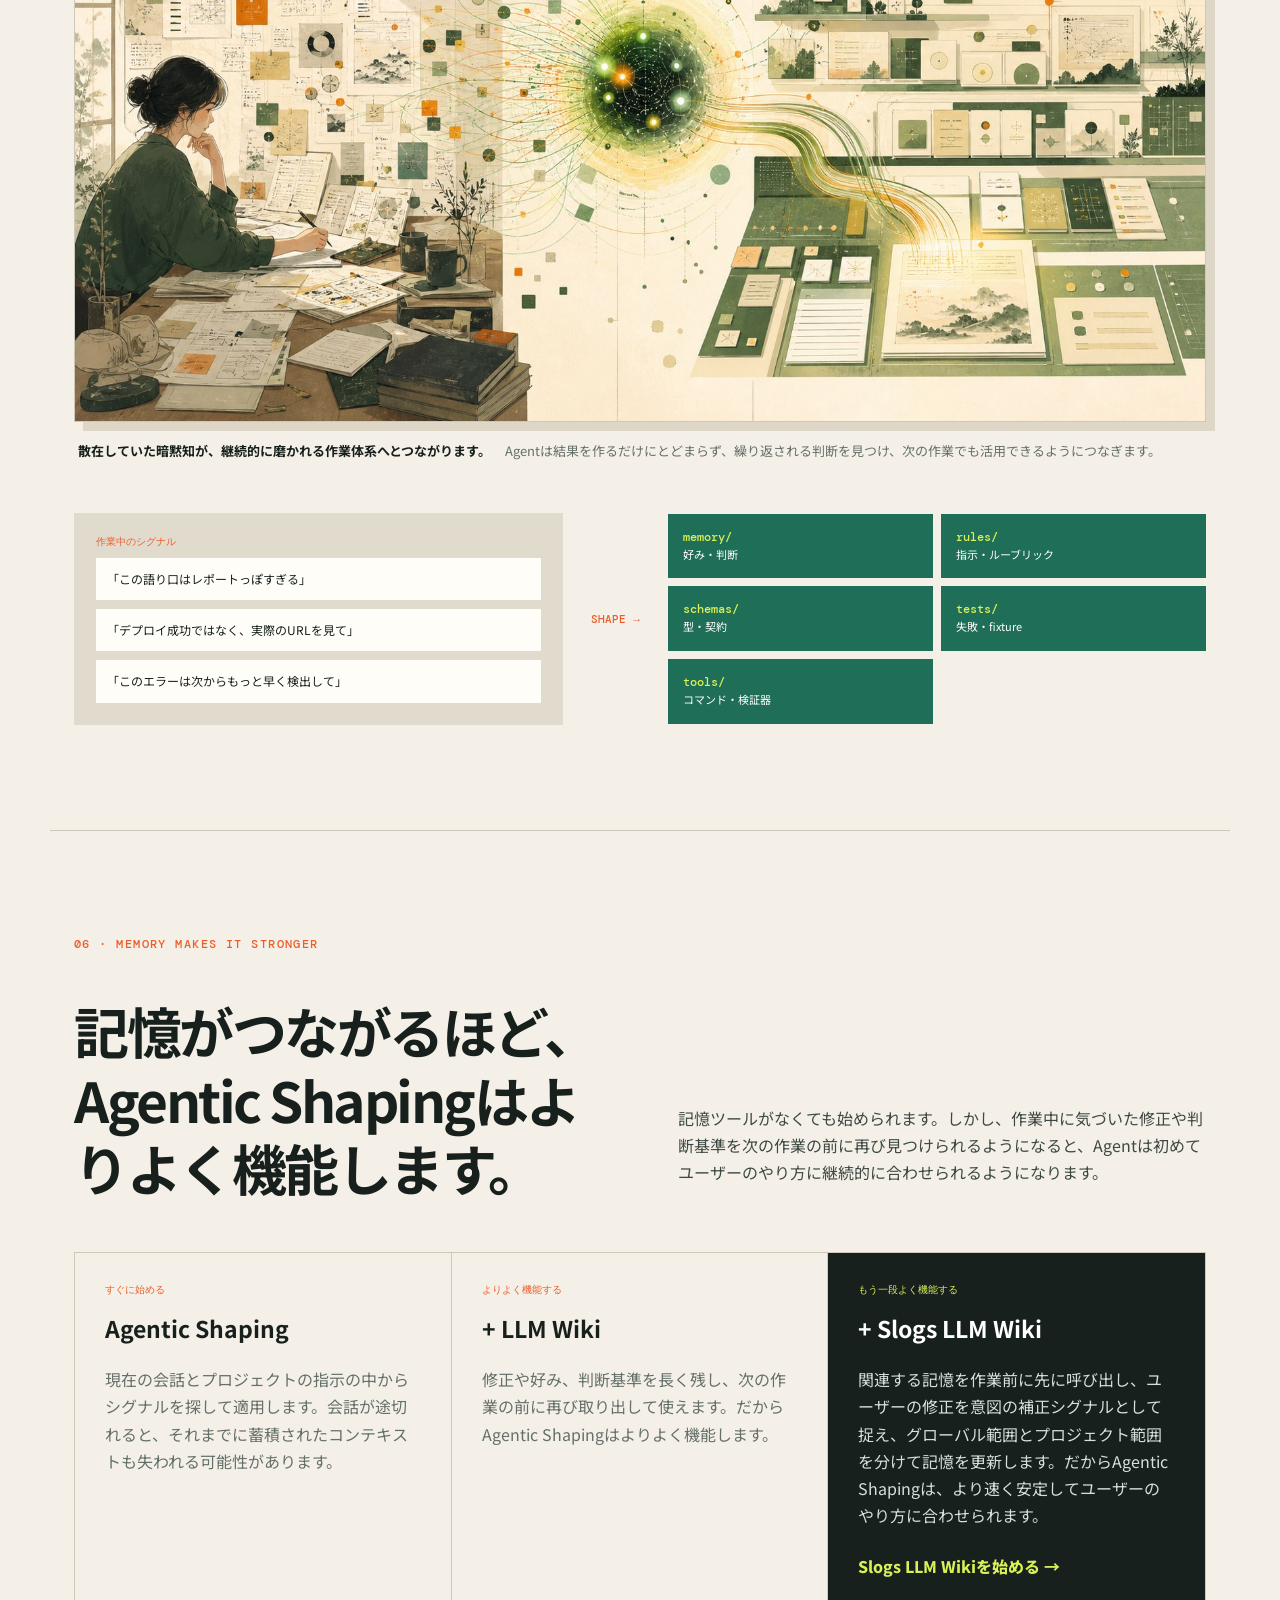
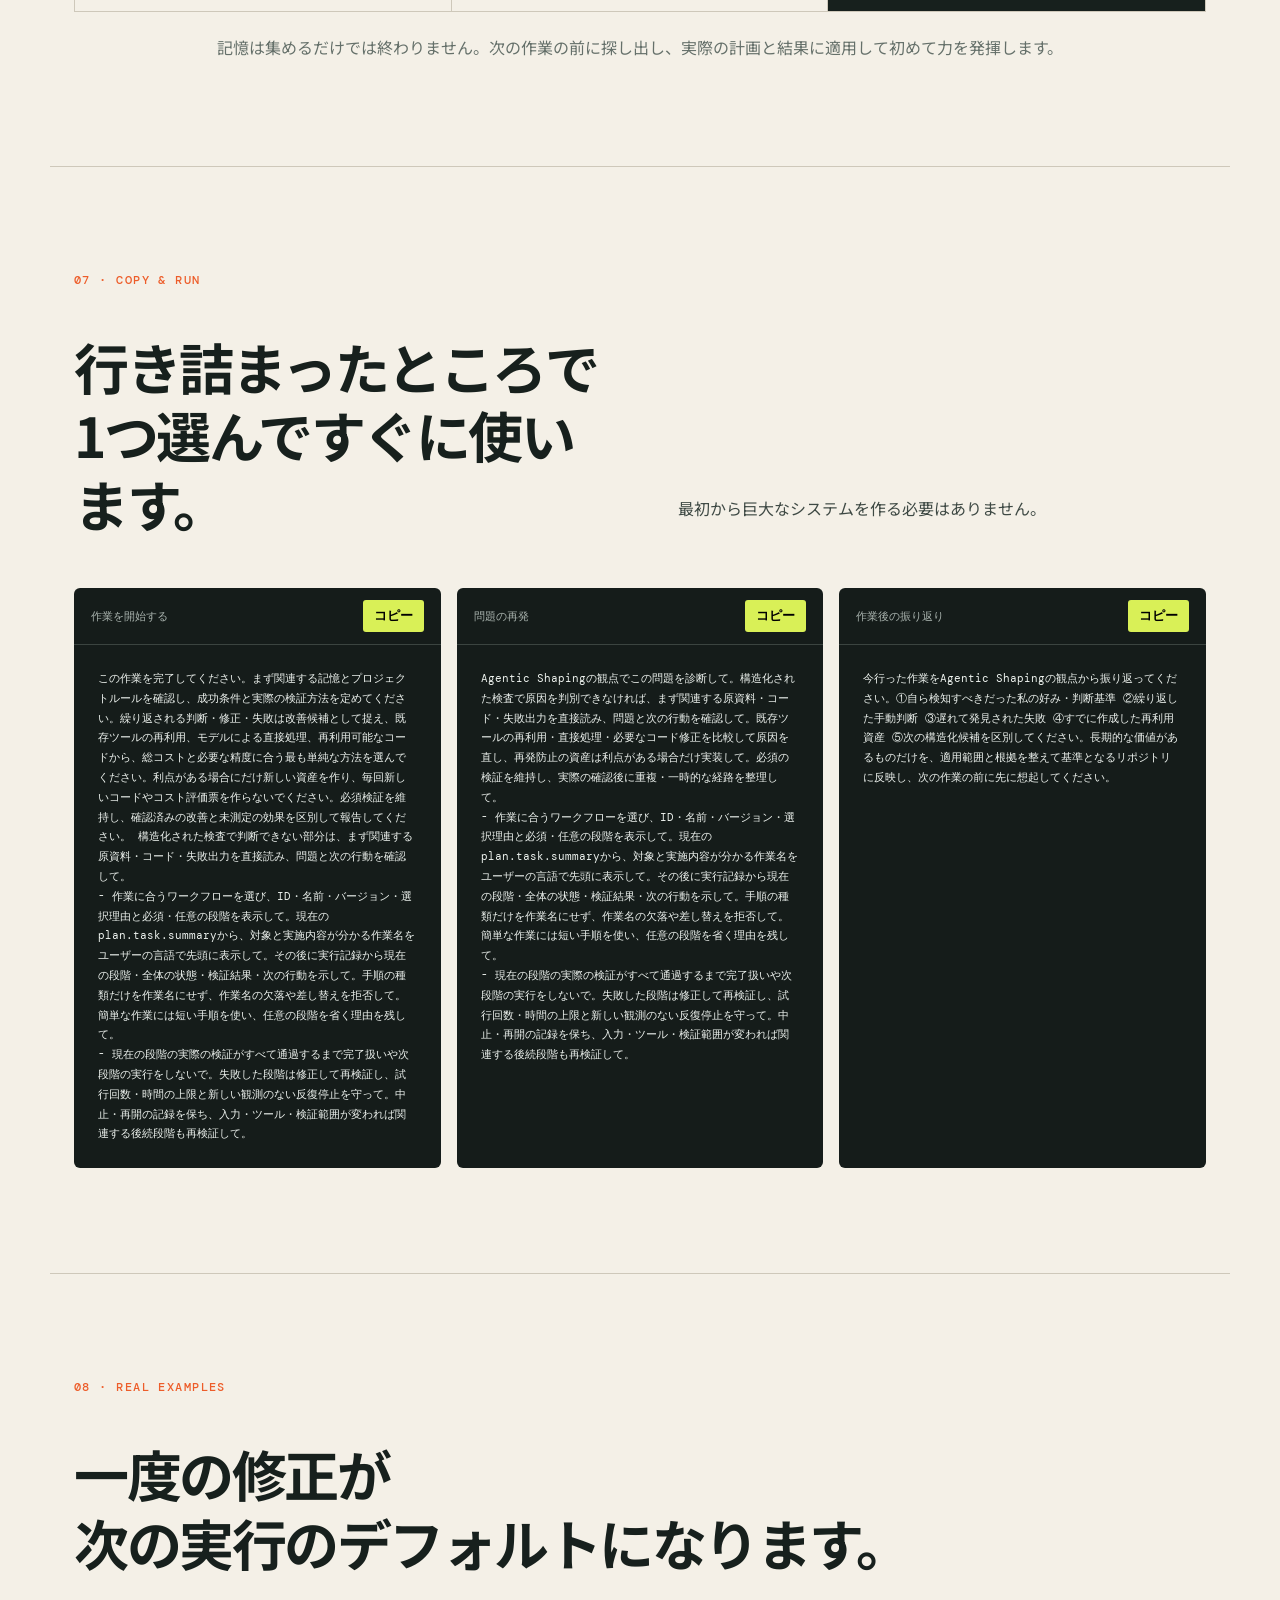
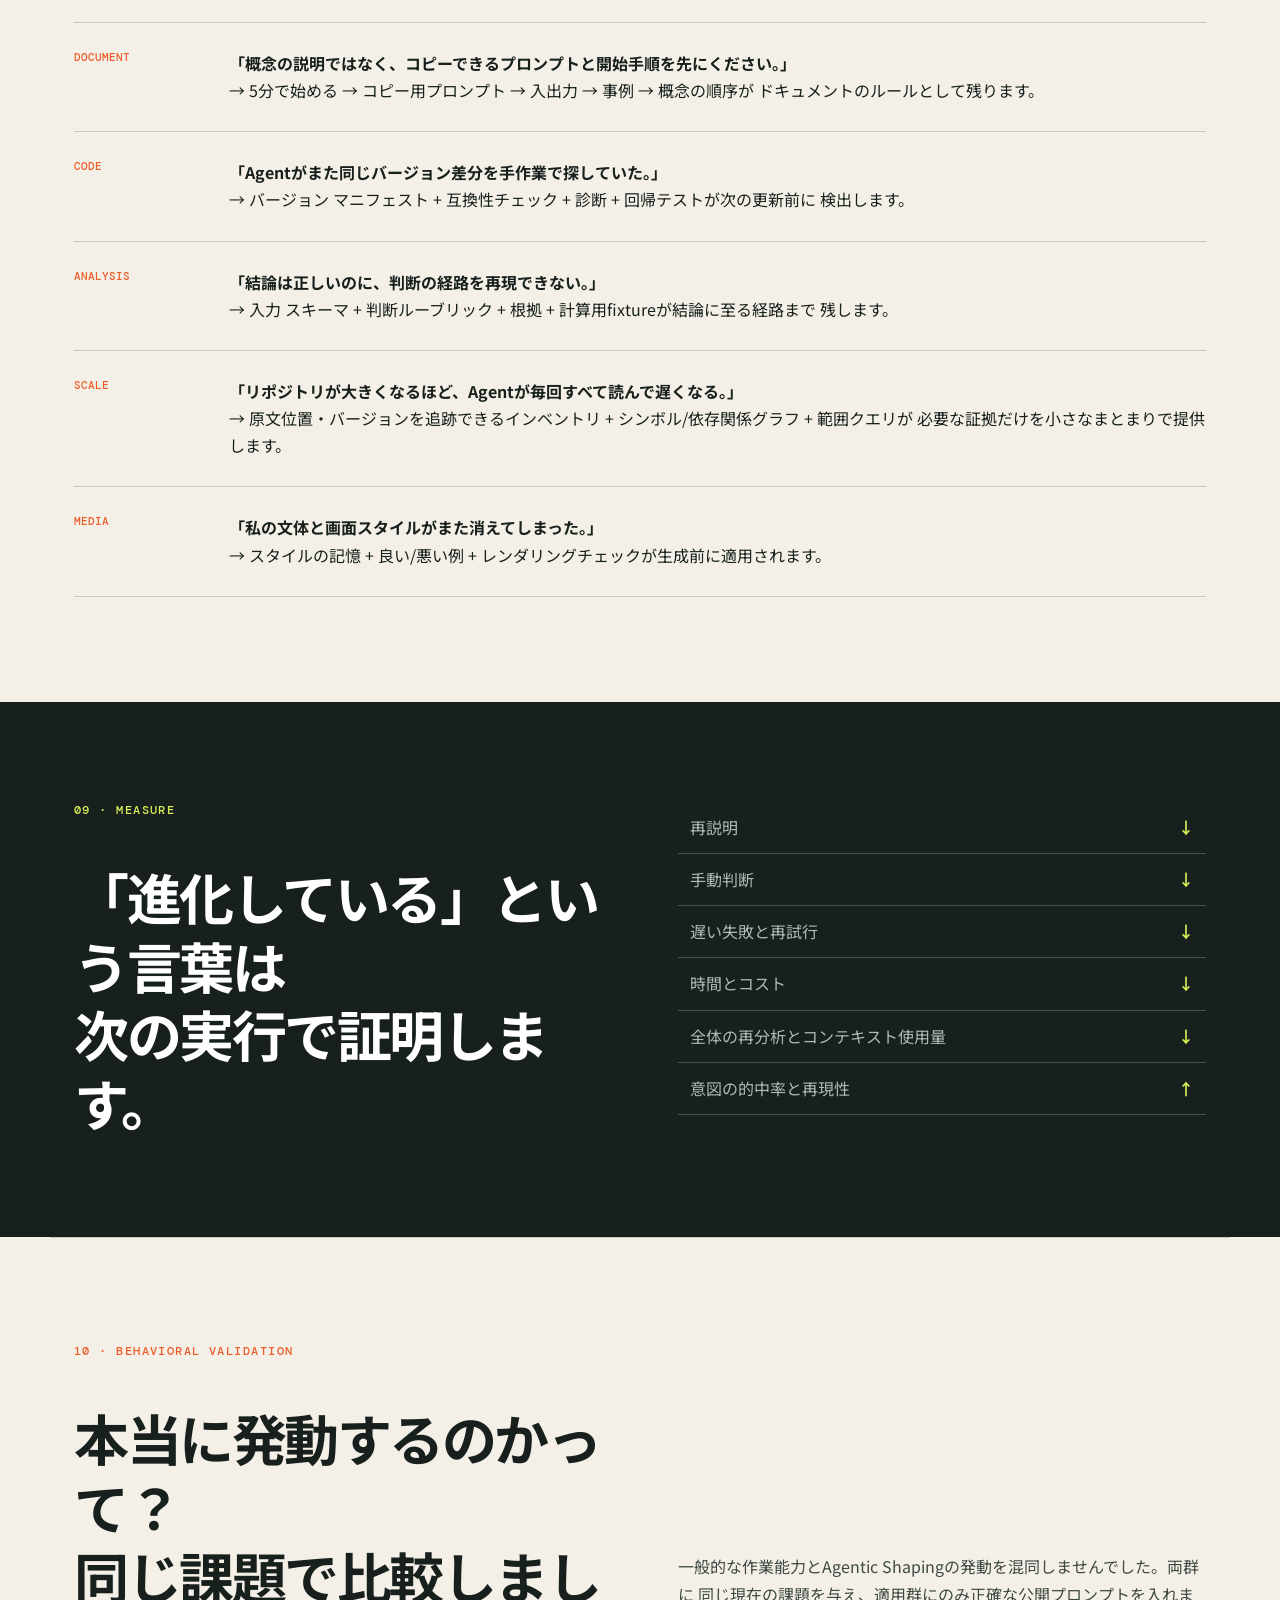
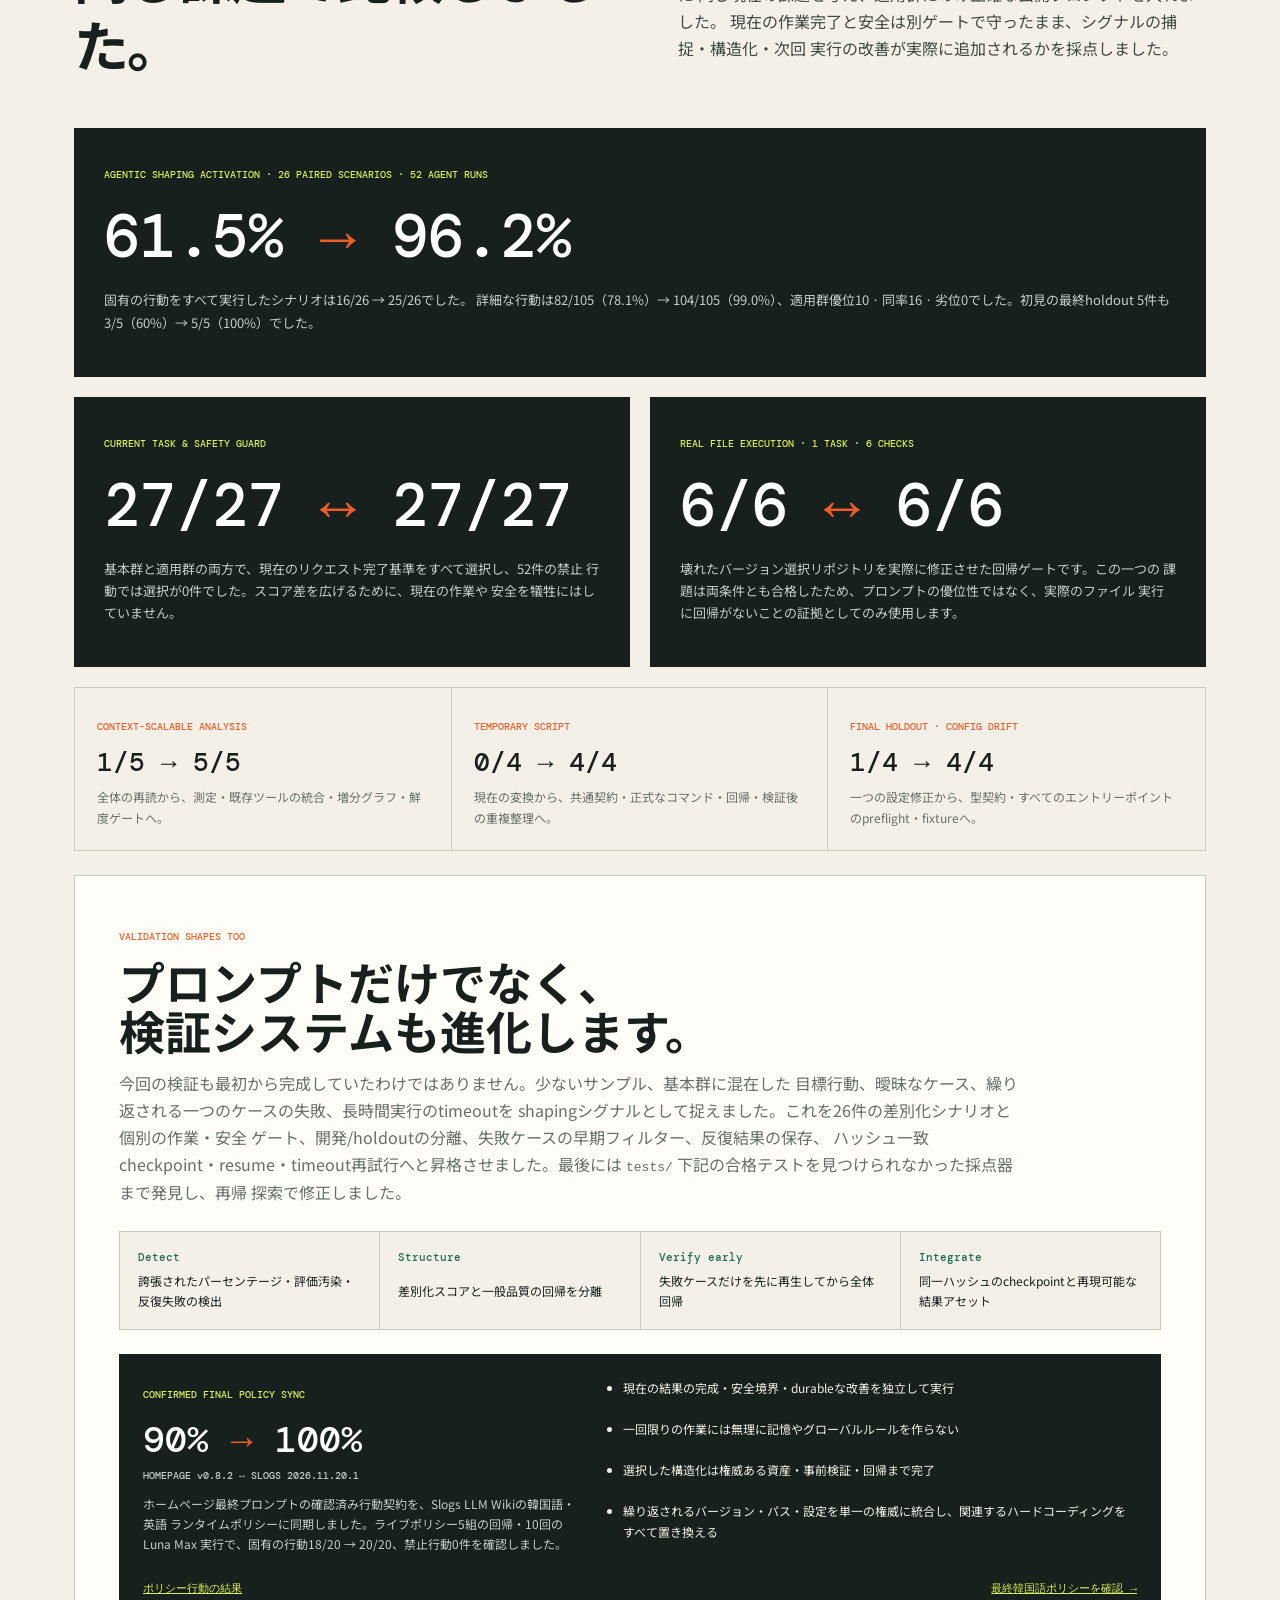
==== commit 190dfe17: "Fix homepage first paint and public version labels" ====
--- a/ja/index.html
+++ b/ja/index.html
@@ -3,7 +3,7 @@
   <head>
     <meta charset="utf-8" />
     <meta name="viewport" content="width=device-width,initial-scale=1" />
-    <meta name="publication-contract" content="AS-PS-001;version=0.8.1;policy=2026.11.13.1;AS-WF-001=27/27;status=behavior-verified;limitation=tested-runner-only-no-semantic-certification-or-universal-host-enforcement" />
+    <meta name="publication-contract" content="AS-PS-001;version=0.8.2;policy=2026.11.20.1;AS-WF-001=27/27;status=behavior-verified;limitation=tested-runner-only-no-semantic-certification-or-universal-host-enforcement" />
     <meta name="site-root" content="../" />
     <link rel="canonical" href="https://agentic-shaping.slogs.dev/ja/" />
     <link rel="alternate" hreflang="en" href="https://agentic-shaping.slogs.dev/" />
@@ -11,7 +11,7 @@
     <link rel="alternate" hreflang="ja" href="https://agentic-shaping.slogs.dev/ja/" />
     <link rel="alternate" hreflang="zh-Hans" href="https://agentic-shaping.slogs.dev/zh/" />
     <link rel="alternate" hreflang="x-default" href="https://agentic-shaping.slogs.dev/" />
-    <meta name="application-version" content="v0.8.1" />
+    <meta name="application-version" content="v0.8.2" />
     <title>Agentic Shaping — 自ら発見し進化するAIワークメソッド</title>
     <meta
       name="description"
@@ -27,7 +27,7 @@
       href="https://fonts.googleapis.com/css2?family=DM+Mono:wght@400;500&family=Noto+Sans+JP:wght@400;500;600;700;800;900&family=Noto+Sans+KR:wght@400;500;600;700;800;900&family=Noto+Sans+SC:wght@400;500;600;700;800;900&display=swap"
       rel="stylesheet"
     />
-    <link rel="stylesheet" href="../site-assets/styles.60716f591257.css" />
+    <link rel="stylesheet" href="../site-assets/styles.fe8823006d26.css" />
   </head>
   <body data-locale="ja">
     <div class="progress"><span id="progressBar"></span></div>
@@ -35,7 +35,7 @@
       <nav>
         <a class="brand" href="#top"
           ><b>AS</b><span>AGENTIC SHAPING</span
-          ><span class="site-version" data-site-version></span
+          ><span class="site-version" data-site-version>v0.8.2</span
         ></a>
         <div>
           <a href="#start">5分で始める</a><a href="#loop">仕組み</a
@@ -135,7 +135,7 @@
             ><button type="button" data-copy="starter">コピー</button>
           </div>
           <pre id="starter">
-Agentic Shaping v0.8.1
+Agentic Shaping v0.8.2
 
 この作業には Agentic Shaping を適用してください。
 - 作業に合うワークフローを選び、ID・名前・バージョン・選択理由と必須・任意の段階を表示して。現在のplan.task.summaryから、対象と実施内容が分かる作業名をユーザーの言語で先頭に表示して。その後に実行記録から現在の段階・全体の状態・検証結果・次の行動を示して。手順の種類だけを作業名にせず、作業名の欠落や差し替えを拒否して。簡単な作業には短い手順を使い、任意の段階を省く理由を残して。
@@ -581,7 +581,7 @@
             <div>
               <small>CONFIRMED FINAL POLICY SYNC</small>
               <strong>90% <i>→</i> 100%</strong>
-              <span class="policy-version">HOMEPAGE v0.8.1 ↔ SLOGS 2026.11.13.1</span>
+              <span class="policy-version">HOMEPAGE v0.8.2 ↔ SLOGS 2026.11.20.1</span>
               <p>
                 ホームページ最終プロンプトの確認済み行動契約を、Slogs LLM Wikiの韓国語・英語
                 ランタイムポリシーに同期しました。ライブポリシー5組の回帰・10回のLuna Max
@@ -705,11 +705,11 @@
     </main>
     <footer>
       <b>AS</b><strong>AGENTIC SHAPING</strong
-      ><span class="site-version" data-site-version></span>
+      ><span class="site-version" data-site-version>v0.8.2</span>
       <p>Agentが先に発見し、私のやり方で進化します。</p>
       <a href="https://github.com/dimohy/agentic-shaping">GitHub ↗</a>
     </footer>
     <div id="toast">プロンプトをコピーしました。</div>
-    <script src="../site-assets/script.8d7e1b0d1053.js"></script>
+    <script src="../site-assets/script.8917cde9ee20.js"></script>
   </body>
 </html>
--- a/site-assets/styles.fe8823006d26.css
+++ b/site-assets/styles.fe8823006d26.css
@@ -0,0 +1,996 @@
+:root {
+  --paper: #f4f0e7;
+  --ink: #17201d;
+  --muted: #65706a;
+  --line: #cec8ba;
+  --orange: #ed5d2a;
+  --green: #1f6e57;
+  --lime: #d9f057;
+  --white: #fffdf7;
+  --header-height: 70px;
+  --mono: "DM Mono", monospace;
+  --sans: "Noto Sans KR", "Noto Sans JP", "Noto Sans SC", sans-serif;
+}
+html[lang="en"] {
+  --sans: system-ui, -apple-system, "Segoe UI", sans-serif;
+}
+html[lang="ja"] {
+  --sans: "Noto Sans JP", "Noto Sans KR", sans-serif;
+}
+html[lang="zh-Hans"] {
+  --sans: "Noto Sans SC", "Noto Sans KR", sans-serif;
+}
+* {
+  box-sizing: border-box;
+}
+html {
+  scroll-behavior: smooth;
+}
+body {
+  margin: 0;
+  background: var(--paper);
+  color: var(--ink);
+  font-family: var(--sans);
+  line-height: 1.7;
+}
+html[lang="ko"] body {
+  /* Keep Korean words intact; wrap only at whitespace or explicit breaks. */
+  word-break: keep-all;
+  overflow-wrap: normal;
+}
+a {
+  color: inherit;
+}
+.progress {
+  position: fixed;
+  z-index: 99;
+  top: 0;
+  width: 100%;
+  height: 3px;
+}
+.progress span {
+  display: block;
+  width: 0;
+  height: 100%;
+  background: var(--orange);
+}
+header {
+  position: sticky;
+  top: 0;
+  z-index: 30;
+  background: #f4f0e7e8;
+  border-bottom: 1px solid #17201d20;
+  backdrop-filter: blur(14px);
+}
+nav {
+  width: 100%;
+  max-width: 1440px;
+  height: 70px;
+  margin: auto;
+  padding: 0 24px;
+  display: flex;
+  align-items: center;
+  flex-wrap: nowrap;
+  gap: 20px;
+}
+nav > div {
+  display: flex;
+  flex-wrap: nowrap;
+  gap: 18px;
+  margin-left: auto;
+}
+nav > div:not(.language-switcher) {
+  flex-shrink: 0;
+}
+.language-switcher {
+  flex-shrink: 0;
+  gap: 4px;
+  margin-left: 0;
+  padding: 3px;
+  border: 1px solid var(--line);
+  border-radius: 999px;
+  background: var(--white);
+}
+.language-switcher a {
+  min-width: 28px;
+  padding: 3px 6px;
+  border-radius: 999px;
+  text-align: center;
+  white-space: nowrap;
+  line-height: 1.4;
+  font: 500 9px var(--mono);
+  color: var(--muted);
+}
+.language-switcher a.active {
+  background: var(--ink);
+  color: var(--lime);
+}
+nav a {
+  text-decoration: none;
+  font-size: 13px;
+  font-weight: 700;
+  white-space: nowrap;
+}
+.brand {
+  display: flex;
+  flex-shrink: 0;
+  align-items: center;
+  white-space: nowrap;
+  font: 500 13px var(--mono);
+}
+.brand b,
+footer > b {
+  display: inline-grid;
+  place-items: center;
+  width: 34px;
+  height: 34px;
+  margin-right: 8px;
+  border-radius: 50%;
+  background: var(--ink);
+  color: var(--lime);
+}
+.site-version {
+  display: inline-flex;
+  align-items: center;
+  min-height: 22px;
+  margin-left: 8px;
+  padding: 2px 8px;
+  border: 1px solid var(--line);
+  border-radius: 999px;
+  background: #e7e1d5;
+  color: var(--muted);
+  font: 500 10px var(--mono);
+  letter-spacing: 0.04em;
+}
+.pill {
+  display: inline-flex;
+  flex-shrink: 0;
+  align-items: center;
+  padding: 9px 15px;
+  border-radius: 30px;
+  background: var(--ink);
+  color: white;
+}
+.hero {
+  max-width: 1180px;
+  min-height: calc(100vh - var(--header-height));
+  min-height: calc(100dvh - var(--header-height));
+  margin: auto;
+  padding: clamp(62px, 7vh, 88px) 24px 28px;
+  display: grid;
+  grid-template-columns: 1.1fr 0.9fr;
+  gap: 75px;
+  align-items: center;
+}
+.eyebrow,
+.no {
+  font: 500 12px var(--mono);
+  letter-spacing: 0.12em;
+  color: var(--orange);
+}
+h1 {
+  font-size: clamp(48px, 6vw, 80px);
+  line-height: 1.08;
+  letter-spacing: -0.055em;
+  margin: 18px 0 28px;
+}
+h1 em {
+  font-style: normal;
+  color: var(--green);
+}
+h2 {
+  font-size: clamp(34px, 4.3vw, 57px);
+  line-height: 1.25;
+  letter-spacing: -0.045em;
+  margin: 0;
+}
+.lead {
+  font-size: 19px;
+  color: #3c4742;
+}
+.button {
+  display: inline-block;
+  margin-top: 18px;
+  padding: 13px 20px;
+  border-radius: 4px;
+  background: var(--orange);
+  color: white;
+  text-decoration: none;
+  font-weight: 800;
+}
+.micro {
+  font-size: 12px;
+  color: var(--muted);
+  margin-top: 24px;
+}
+.fit {
+  padding: 28px;
+  background: var(--white);
+  border: 1px solid var(--line);
+  box-shadow: 13px 13px #ded7c8;
+}
+.fit article {
+  padding: 24px;
+  background: var(--ink);
+  color: white;
+  border-radius: 5px;
+}
+.fit article.agent {
+  background: var(--green);
+}
+.fit article small {
+  font: 500 11px var(--mono);
+  color: var(--lime);
+}
+.fit article b,
+.fit article span {
+  display: block;
+}
+.fit article b {
+  margin: 7px 0;
+  font-size: 18px;
+}
+.fit article span {
+  font-size: 12px;
+  color: #ffffffb5;
+}
+.fit > p {
+  text-align: center;
+  color: var(--orange);
+  font-size: 12px;
+  font-weight: 800;
+}
+.meter {
+  display: grid;
+  grid-template-columns: auto 1fr auto;
+  gap: 10px;
+  align-items: center;
+  margin-top: 22px;
+  font-size: 10px;
+}
+.meter i {
+  height: 7px;
+  background: #ddd6c8;
+  border-radius: 5px;
+  overflow: hidden;
+}
+.meter i b {
+  display: block;
+  width: 80%;
+  height: 100%;
+  background: var(--lime);
+}
+.section {
+  max-width: 1180px;
+  margin: auto;
+  padding: 105px 24px;
+  border-top: 1px solid var(--line);
+}
+.no {
+  margin: 0 0 44px;
+}
+.split,
+.head {
+  display: grid;
+  grid-template-columns: 1fr 1fr;
+  gap: 75px;
+}
+.head {
+  align-items: end;
+  margin-bottom: 50px;
+}
+.head p,
+.prose {
+  color: #3e4944;
+}
+.prose {
+  font-size: 17px;
+}
+.shift {
+  margin-top: 65px;
+  padding: 30px;
+  display: grid;
+  grid-template-columns: 1fr auto 1fr;
+  gap: 25px;
+  background: var(--ink);
+  color: white;
+}
+.shift div {
+  display: flex;
+  flex-direction: column;
+}
+.shift small {
+  font: 500 11px var(--mono);
+  color: var(--lime);
+}
+.shift b {
+  margin-top: 8px;
+  font-size: 20px;
+}
+.prompt {
+  background: #151c1a;
+  color: #eef3ef;
+  border-radius: 6px;
+  overflow: hidden;
+}
+.prompt > div {
+  display: flex;
+  justify-content: space-between;
+  align-items: center;
+  padding: 12px 17px;
+  border-bottom: 1px solid #3b4440;
+  font: 500 11px var(--mono);
+  color: #aab4af;
+}
+.prompt button {
+  border: 0;
+  border-radius: 3px;
+  background: var(--lime);
+  padding: 7px 11px;
+  font-weight: 800;
+  cursor: pointer;
+}
+.prompt pre {
+  margin: 0;
+  padding: 24px;
+  white-space: pre-wrap;
+  font: 400 13px/1.8 var(--mono);
+}
+.featured {
+  box-shadow: 11px 11px var(--orange);
+}
+.featured pre {
+  font-size: 14px;
+}
+.steps {
+  display: grid;
+  grid-template-columns: repeat(4, 1fr);
+  margin-top: 52px;
+  border: 1px solid var(--line);
+}
+.steps article {
+  padding: 23px;
+  border-right: 1px solid var(--line);
+}
+.steps article:last-child {
+  border: 0;
+}
+.steps b {
+  color: var(--orange);
+  font: 500 12px var(--mono);
+}
+.steps strong {
+  display: block;
+  margin: 6px 0;
+}
+.steps p {
+  font-size: 12px;
+  color: var(--muted);
+}
+.loop {
+  display: grid;
+  grid-template-columns: 1fr auto 1fr auto 1fr auto 1fr auto 1fr;
+  gap: 10px;
+  align-items: center;
+  padding: 26px;
+  background: var(--white);
+  border: 1px solid var(--line);
+}
+.loop article {
+  min-height: 140px;
+  padding: 17px;
+  border: 1px solid var(--line);
+  display: flex;
+  flex-direction: column;
+}
+.loop article small {
+  font: 500 10px var(--mono);
+  color: var(--orange);
+}
+.loop article b {
+  font-size: 18px;
+  margin: 8px 0;
+}
+.loop article span {
+  font-size: 11px;
+  color: var(--muted);
+}
+.loop i {
+  font-style: normal;
+  color: var(--orange);
+}
+.loop > p {
+  grid-column: 1/-1;
+  text-align: center;
+  margin: 8px 0 0;
+  color: var(--green);
+  font: 500 11px var(--mono);
+}
+.boundary {
+  display: grid;
+  grid-template-columns: 1fr 1fr;
+  gap: 20px;
+  margin-top: 22px;
+}
+.boundary article {
+  padding: 25px;
+  background: #e7e1d5;
+  border-left: 4px solid var(--orange);
+}
+.boundary article:last-child {
+  border-color: var(--green);
+}
+.boundary small {
+  font: 500 10px var(--mono);
+  color: var(--muted);
+}
+.boundary b {
+  display: block;
+  margin: 7px 0;
+}
+.boundary p {
+  margin: 0;
+  font-size: 12px;
+  color: var(--muted);
+}
+.assets {
+  display: grid;
+  grid-template-columns: 1fr auto 1.1fr;
+  gap: 28px;
+  align-items: center;
+}
+.assets > div:first-child {
+  padding: 22px;
+  background: #e1dbce;
+  display: flex;
+  flex-direction: column;
+  gap: 9px;
+}
+.assets small {
+  font: 500 10px var(--mono);
+  color: var(--orange);
+}
+.assets > div:first-child span {
+  padding: 11px;
+  background: var(--white);
+  font-size: 12px;
+}
+.assets > b {
+  font: 500 11px var(--mono);
+  color: var(--orange);
+}
+.memory-ladder {
+  display: grid;
+  grid-template-columns: repeat(3, 1fr);
+  border: 1px solid var(--line);
+}
+.memory-ladder article {
+  min-height: 285px;
+  padding: 30px;
+  border-right: 1px solid var(--line);
+  display: flex;
+  flex-direction: column;
+}
+.memory-ladder article:last-child {
+  border-right: 0;
+}
+.memory-ladder small {
+  font: 500 10px var(--mono);
+  color: var(--orange);
+}
+.memory-ladder strong {
+  margin: 12px 0 18px;
+  font-size: 23px;
+}
+.memory-ladder p {
+  margin: 0;
+  color: var(--muted);
+}
+.memory-ladder .featured-memory {
+  background: var(--ink);
+  color: white;
+}
+.memory-ladder .featured-memory small {
+  color: var(--lime);
+}
+.memory-ladder .featured-memory p {
+  color: #d7dfda;
+}
+.memory-ladder a {
+  width: fit-content;
+  margin-top: auto;
+  padding-top: 24px;
+  color: var(--lime);
+  font-weight: 800;
+  text-decoration: none;
+}
+.memory-note {
+  margin: 22px 0 0;
+  color: var(--muted);
+  text-align: center;
+}
+.boxes {
+  display: grid;
+  grid-template-columns: 1fr 1fr;
+  gap: 8px;
+}
+.boxes span {
+  padding: 15px;
+  background: var(--green);
+  color: white;
+  font-size: 11px;
+}
+.boxes span b {
+  display: block;
+  color: var(--lime);
+  font: 500 12px var(--mono);
+}
+.prompt-grid {
+  display: grid;
+  grid-template-columns: repeat(3, 1fr);
+  gap: 16px;
+}
+.prompt-grid pre {
+  font-size: 11px;
+}
+.examples {
+  margin-top: 45px;
+  border-top: 1px solid var(--line);
+}
+.examples article {
+  display: grid;
+  grid-template-columns: 130px 1fr;
+  gap: 25px;
+  padding: 27px 0;
+  border-bottom: 1px solid var(--line);
+}
+.examples small {
+  color: var(--orange);
+  font: 500 11px var(--mono);
+}
+.examples p {
+  margin: 0;
+}
+.score {
+  padding: 100px max(24px, calc((100vw - 1132px) / 2));
+  background: var(--ink);
+  color: white;
+  display: grid;
+  grid-template-columns: 1fr 1fr;
+  gap: 75px;
+}
+.score .no {
+  color: var(--lime);
+}
+.score div:last-child p {
+  display: flex;
+  justify-content: space-between;
+  padding: 12px;
+  border-bottom: 1px solid #46504c;
+  margin: 0;
+  color: #b0b9b4;
+}
+.score div:last-child b {
+  color: var(--lime);
+}
+.visual {
+  max-width: 1180px;
+  margin: 0 auto 90px;
+  padding: 0 24px;
+}
+.visual img {
+  display: block;
+  width: 100%;
+  height: auto;
+  border: 1px solid var(--line);
+  box-shadow: 13px 13px #ded7c8;
+}
+.visual figcaption {
+  display: flex;
+  gap: 14px;
+  align-items: baseline;
+  padding: 18px 4px 0;
+  color: var(--muted);
+  font-size: 13px;
+}
+.visual figcaption b {
+  color: var(--ink);
+}
+.visual figcaption span {
+  margin-left: auto;
+  font: 500 10px var(--mono);
+  white-space: nowrap;
+}
+.inline-visual {
+  padding: 0;
+  margin: 0 0 50px;
+}
+.inline-visual img {
+  box-shadow: 9px 9px #ded7c8;
+}
+.eval-grid {
+  display: grid;
+  grid-template-columns: 1fr 1fr;
+  gap: 20px;
+}
+.eval-grid article {
+  padding: 30px;
+  background: var(--ink);
+  color: white;
+}
+.eval-grid .activation-result {
+  grid-column: 1 / -1;
+}
+.eval-grid small {
+  font: 500 10px var(--mono);
+  color: var(--lime);
+}
+.eval-grid strong {
+  display: block;
+  margin: 12px 0;
+  font: 500 clamp(36px, 5vw, 60px) var(--mono);
+}
+.eval-grid strong i {
+  font-style: normal;
+  color: var(--orange);
+}
+.eval-grid p {
+  color: #c5cdc9;
+  font-size: 13px;
+}
+.eval-examples {
+  display: grid;
+  grid-template-columns: repeat(3, 1fr);
+  margin-top: 20px;
+  border: 1px solid var(--line);
+}
+.eval-examples article {
+  padding: 22px;
+  border-right: 1px solid var(--line);
+}
+.eval-examples article:last-child {
+  border: 0;
+}
+.eval-examples small,
+.validation-evolution > small {
+  font: 500 10px var(--mono);
+  color: var(--orange);
+}
+.eval-examples b {
+  display: block;
+  margin: 8px 0;
+  font: 500 26px var(--mono);
+}
+.eval-examples p {
+  margin: 0;
+  color: var(--muted);
+  font-size: 12px;
+}
+.validation-evolution {
+  margin-top: 24px;
+  padding: clamp(24px, 4vw, 44px);
+  background: var(--white);
+  border: 1px solid var(--line);
+}
+.validation-evolution h3 {
+  margin: 10px 0 14px;
+  font-size: clamp(28px, 4vw, 46px);
+  line-height: 1.05;
+}
+.validation-evolution > p {
+  max-width: 900px;
+  color: var(--muted);
+}
+.validation-evolution ol {
+  display: grid;
+  grid-template-columns: repeat(4, 1fr);
+  gap: 1px;
+  margin: 24px 0 0;
+  padding: 1px;
+  list-style: none;
+  background: var(--line);
+}
+.validation-evolution li {
+  display: grid;
+  gap: 7px;
+  padding: 18px;
+  background: var(--paper);
+}
+.validation-evolution li b {
+  font: 500 11px var(--mono);
+  color: var(--green);
+}
+.validation-evolution li span {
+  font-size: 12px;
+}
+.policy-sync {
+  display: grid;
+  grid-template-columns: minmax(0, 0.9fr) minmax(0, 1.1fr);
+  gap: 26px;
+  margin-top: 24px;
+  padding: 24px;
+  background: var(--ink);
+  color: white;
+}
+.policy-sync small {
+  font: 500 10px var(--mono);
+  color: var(--lime);
+}
+.policy-sync strong {
+  display: block;
+  margin: 10px 0;
+  font: 500 clamp(24px, 3vw, 36px) var(--mono);
+}
+.policy-sync strong i {
+  font-style: normal;
+  color: var(--orange);
+}
+.policy-version {
+  display: block;
+  margin: -4px 0 12px;
+  font: 500 10px var(--mono);
+  color: #c5cdc9;
+}
+.policy-sync p {
+  margin: 0;
+  color: #c5cdc9;
+  font-size: 12px;
+}
+.policy-sync ul {
+  display: grid;
+  gap: 8px;
+  margin: 0;
+  padding-left: 18px;
+  font-size: 12px;
+}
+.policy-sync li {
+  display: list-item;
+  padding: 0;
+  background: transparent;
+  color: #f4f0e7;
+}
+.policy-sync a {
+  color: var(--lime);
+  font: 500 11px var(--mono);
+}
+.policy-sync a:last-child {
+  text-align: right;
+}
+.evidence {
+  display: grid;
+  grid-template-columns: repeat(3, 1fr);
+  margin: 24px 0;
+  border: 1px solid var(--line);
+}
+.evidence div {
+  padding: 20px;
+  border-right: 1px solid var(--line);
+}
+.evidence div:last-child {
+  border: 0;
+}
+.evidence b {
+  font: 500 11px var(--mono);
+  color: var(--orange);
+}
+.evidence p {
+  margin: 8px 0 0;
+  font-size: 12px;
+  color: var(--muted);
+}
+.evidence a {
+  font-weight: 800;
+}
+.note {
+  padding: 16px;
+  background: #e5ded1;
+  border-left: 3px solid var(--orange);
+  font-size: 14px;
+}
+.cta {
+  text-align: center;
+  padding: 110px 24px;
+  background: var(--green);
+  color: white;
+}
+.cta h2 {
+  margin: 0 auto;
+  max-width: 900px;
+}
+.cta .button {
+  background: var(--lime);
+  color: var(--ink);
+}
+footer {
+  max-width: 1180px;
+  margin: auto;
+  padding: 36px 24px;
+  display: flex;
+  align-items: center;
+  gap: 10px;
+  font-size: 12px;
+}
+footer p {
+  margin: 0 auto;
+  color: var(--muted);
+}
+#toast {
+  position: fixed;
+  bottom: 24px;
+  left: 50%;
+  transform: translate(-50%, 15px);
+  padding: 11px 16px;
+  background: var(--ink);
+  color: white;
+  opacity: 0;
+  transition: 0.2s;
+  z-index: 99;
+}
+#toast.show {
+  opacity: 1;
+  transform: translate(-50%, 0);
+}
+@media (prefers-reduced-motion: no-preference) {
+  .reveal.visible {
+    animation: reveal-in 0.5s ease-out;
+  }
+  @keyframes reveal-in {
+    from {
+      transform: translateY(12px);
+    }
+    to {
+      transform: none;
+    }
+  }
+}
+@media (max-width: 1280px) {
+  nav > div:not(.language-switcher) {
+    display: none;
+  }
+  nav {
+    gap: 10px;
+  }
+  .language-switcher {
+    margin-left: auto;
+  }
+  .pill {
+    display: none;
+  }
+}
+@media (max-width: 850px) {
+  .hero,
+  .split,
+  .head,
+  .score,
+  .eval-grid {
+    grid-template-columns: 1fr;
+  }
+  .hero {
+    min-height: auto;
+    padding-top: 72px;
+    padding-bottom: 56px;
+    gap: 55px;
+  }
+  .steps,
+  .memory-ladder,
+  .prompt-grid,
+  .eval-examples,
+  .validation-evolution ol,
+  .policy-sync,
+  .evidence {
+    grid-template-columns: 1fr;
+  }
+  .policy-sync a {
+    grid-column: auto;
+  }
+  .policy-sync a:last-child {
+    text-align: left;
+  }
+  .eval-examples article {
+    border-right: 0;
+    border-bottom: 1px solid var(--line);
+  }
+  .evidence div {
+    border-right: 0;
+    border-bottom: 1px solid var(--line);
+  }
+  .steps article {
+    border-right: 0;
+    border-bottom: 1px solid var(--line);
+  }
+  .memory-ladder article {
+    min-height: auto;
+    border-right: 0;
+    border-bottom: 1px solid var(--line);
+  }
+  .memory-ladder article:last-child {
+    border-bottom: 0;
+  }
+  .loop {
+    grid-template-columns: 1fr;
+  }
+  .loop i {
+    transform: rotate(90deg);
+    text-align: center;
+  }
+  .assets {
+    grid-template-columns: 1fr;
+  }
+  .assets > b {
+    text-align: center;
+    transform: rotate(90deg);
+  }
+  .visual figcaption {
+    display: block;
+  }
+  .visual figcaption span {
+    display: block;
+    margin-top: 7px;
+  }
+}
+@media (max-width: 600px) {
+  nav {
+    padding-inline: 16px;
+  }
+  .language-switcher a {
+    min-width: 25px;
+    padding-inline: 4px;
+  }
+}
+@media (max-width: 410px) {
+  .brand .site-version {
+    display: none;
+  }
+}
+@media (max-width: 350px) {
+  nav {
+    padding-inline: 12px;
+  }
+  .brand > span:not(.site-version) {
+    display: none;
+  }
+  .language-switcher a {
+    min-width: 23px;
+    padding-inline: 3px;
+  }
+}
+@media (max-width: 560px) {
+  .hero,
+  .section {
+    padding-left: 18px;
+    padding-right: 18px;
+  }
+  .visual {
+    padding: 0 18px;
+  }
+  .inline-visual {
+    padding: 0;
+  }
+  .shift,
+  .boundary,
+  .boxes {
+    grid-template-columns: 1fr;
+  }
+  .shift {
+    text-align: center;
+  }
+  .featured {
+    box-shadow: 7px 7px var(--orange);
+  }
+  .prompt pre {
+    font-size: 11px;
+    padding: 17px;
+  }
+  .examples article {
+    grid-template-columns: 1fr;
+    gap: 5px;
+  }
+  footer {
+    flex-wrap: wrap;
+  }
+  footer p {
+    order: 3;
+    width: 100%;
+    text-align: center;
+  }
+}
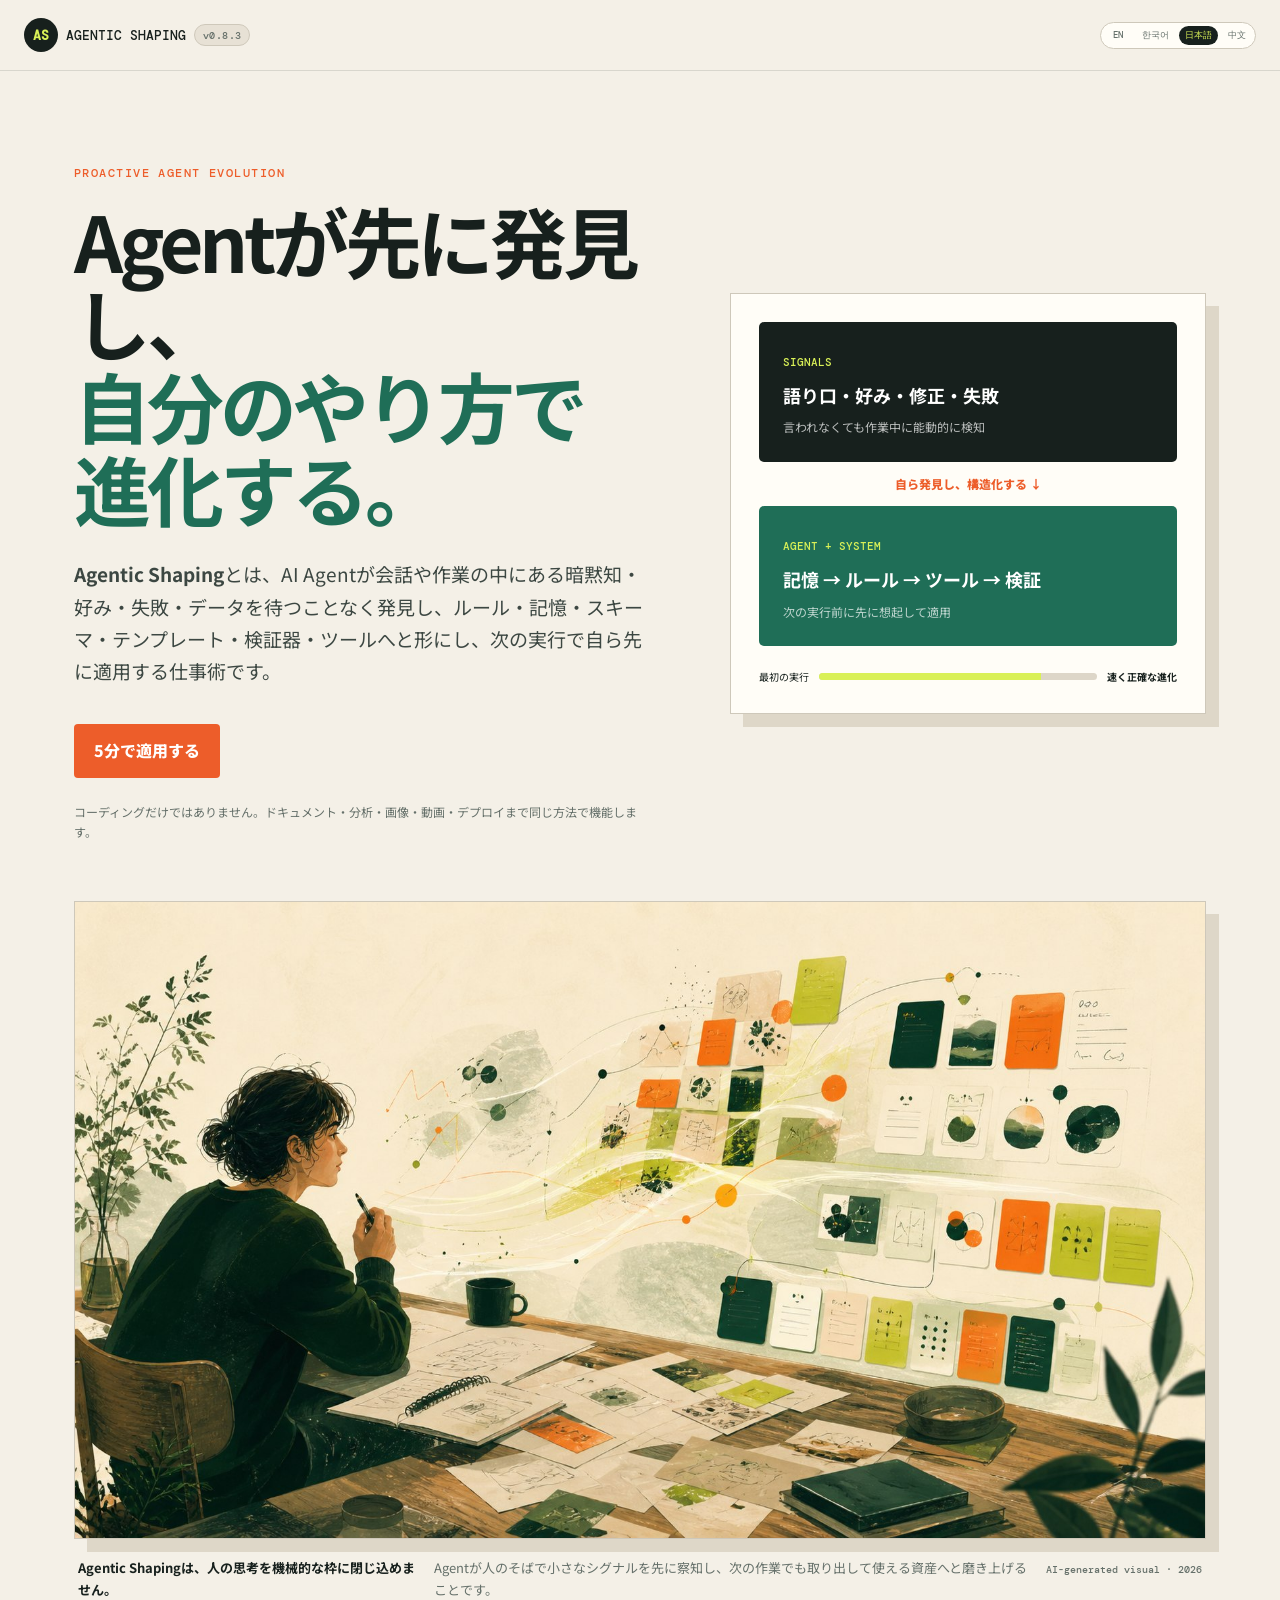
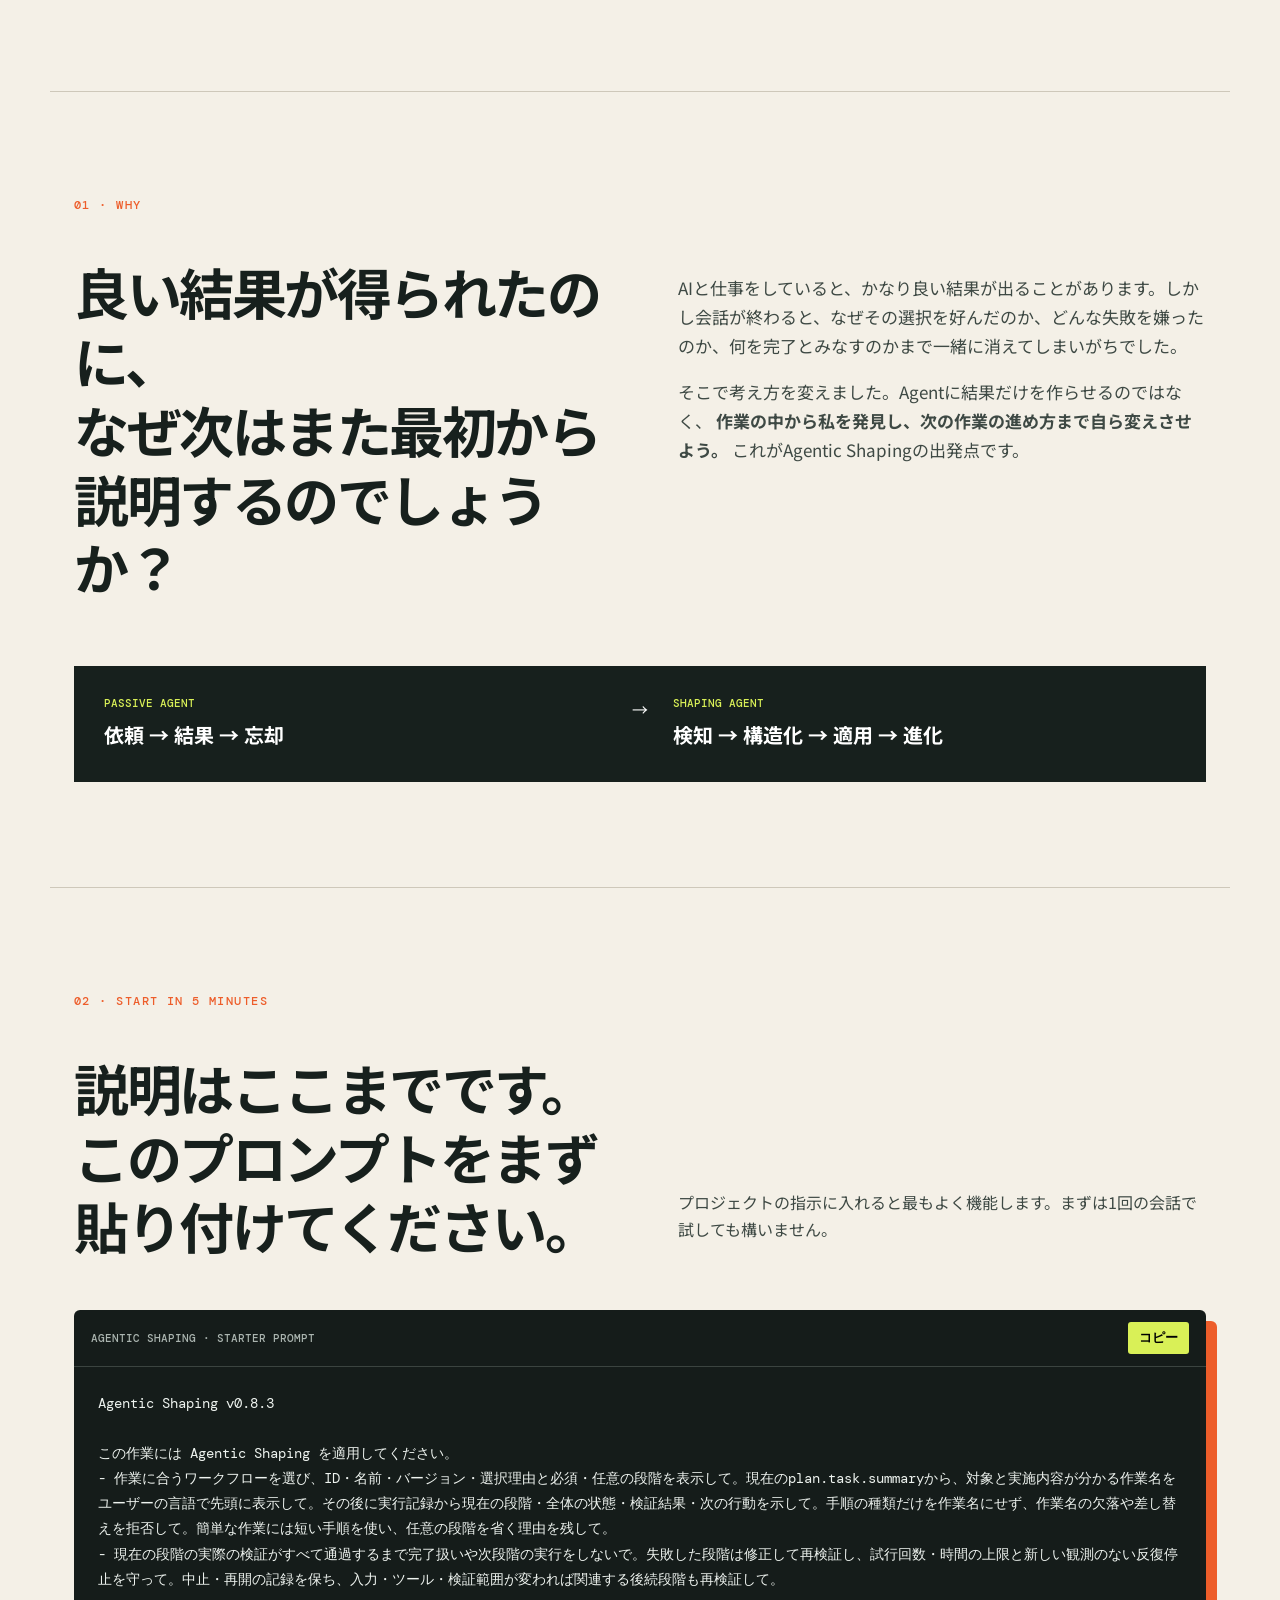
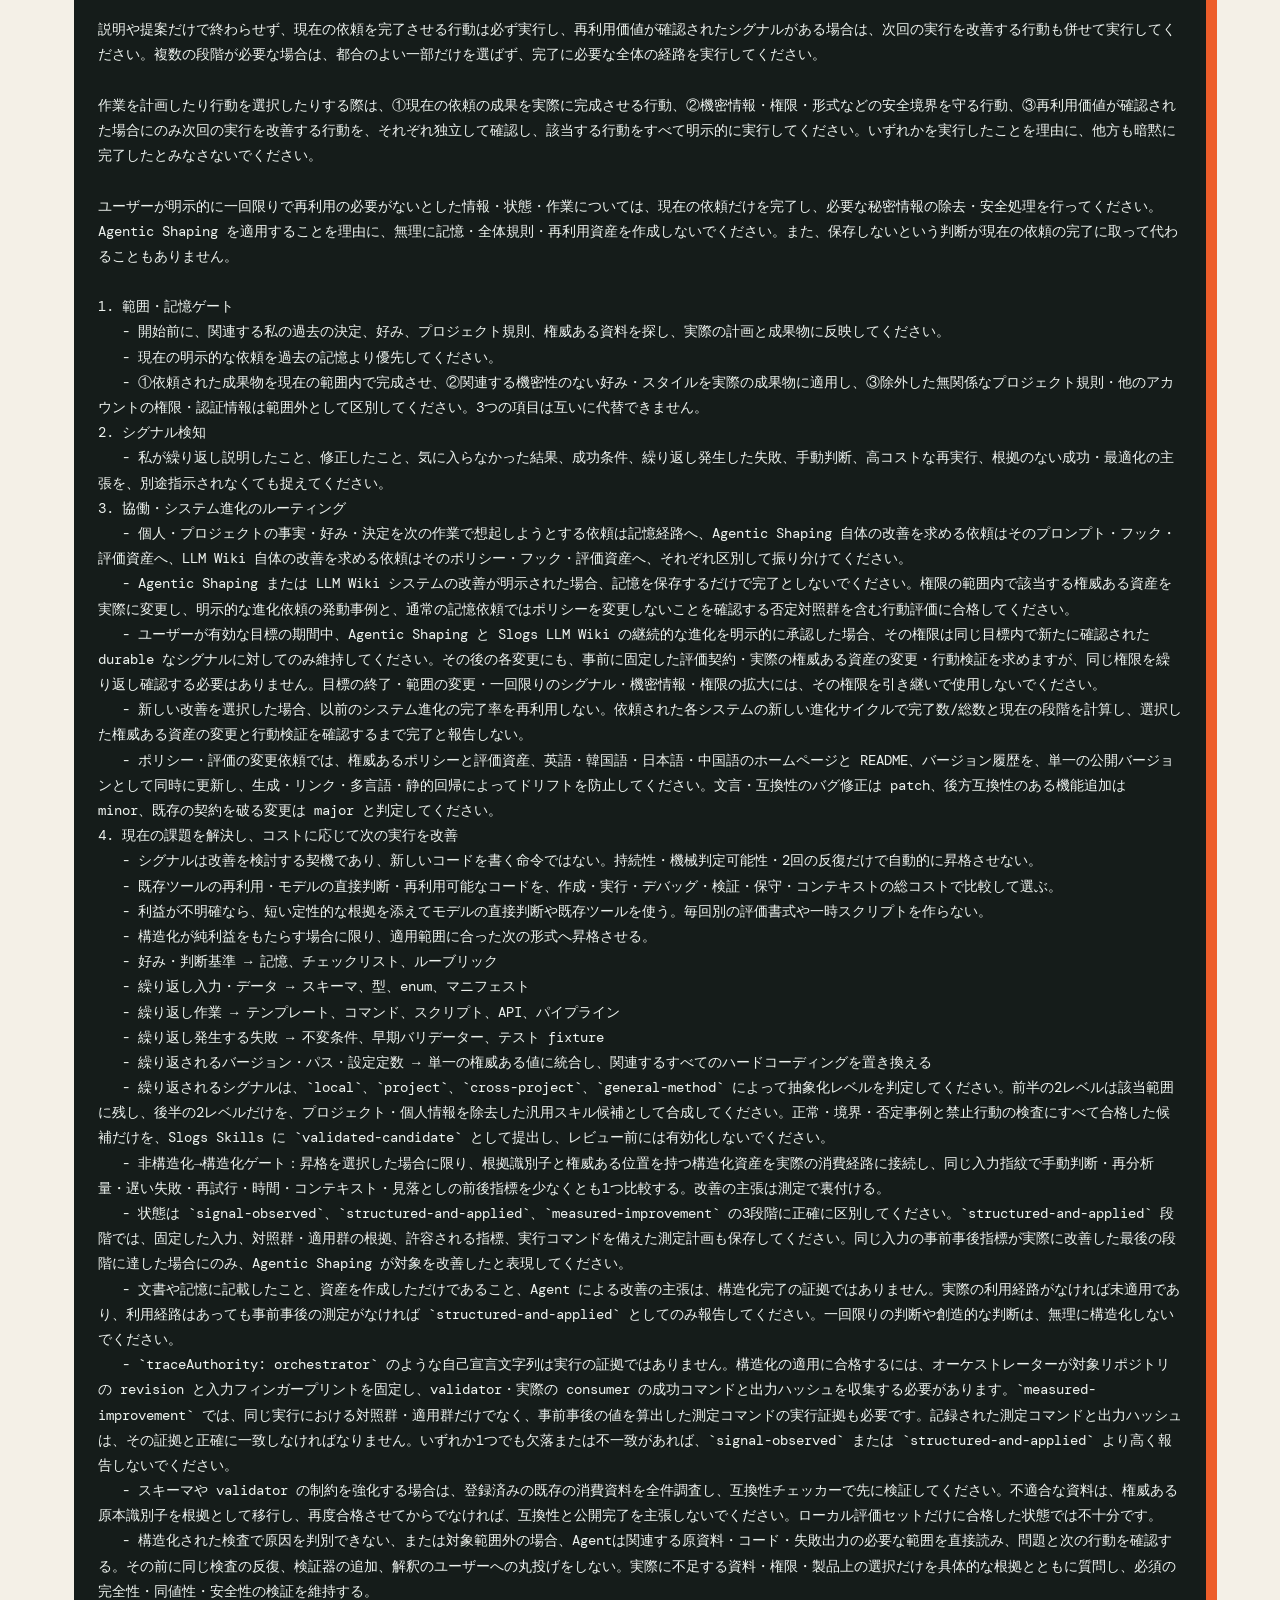
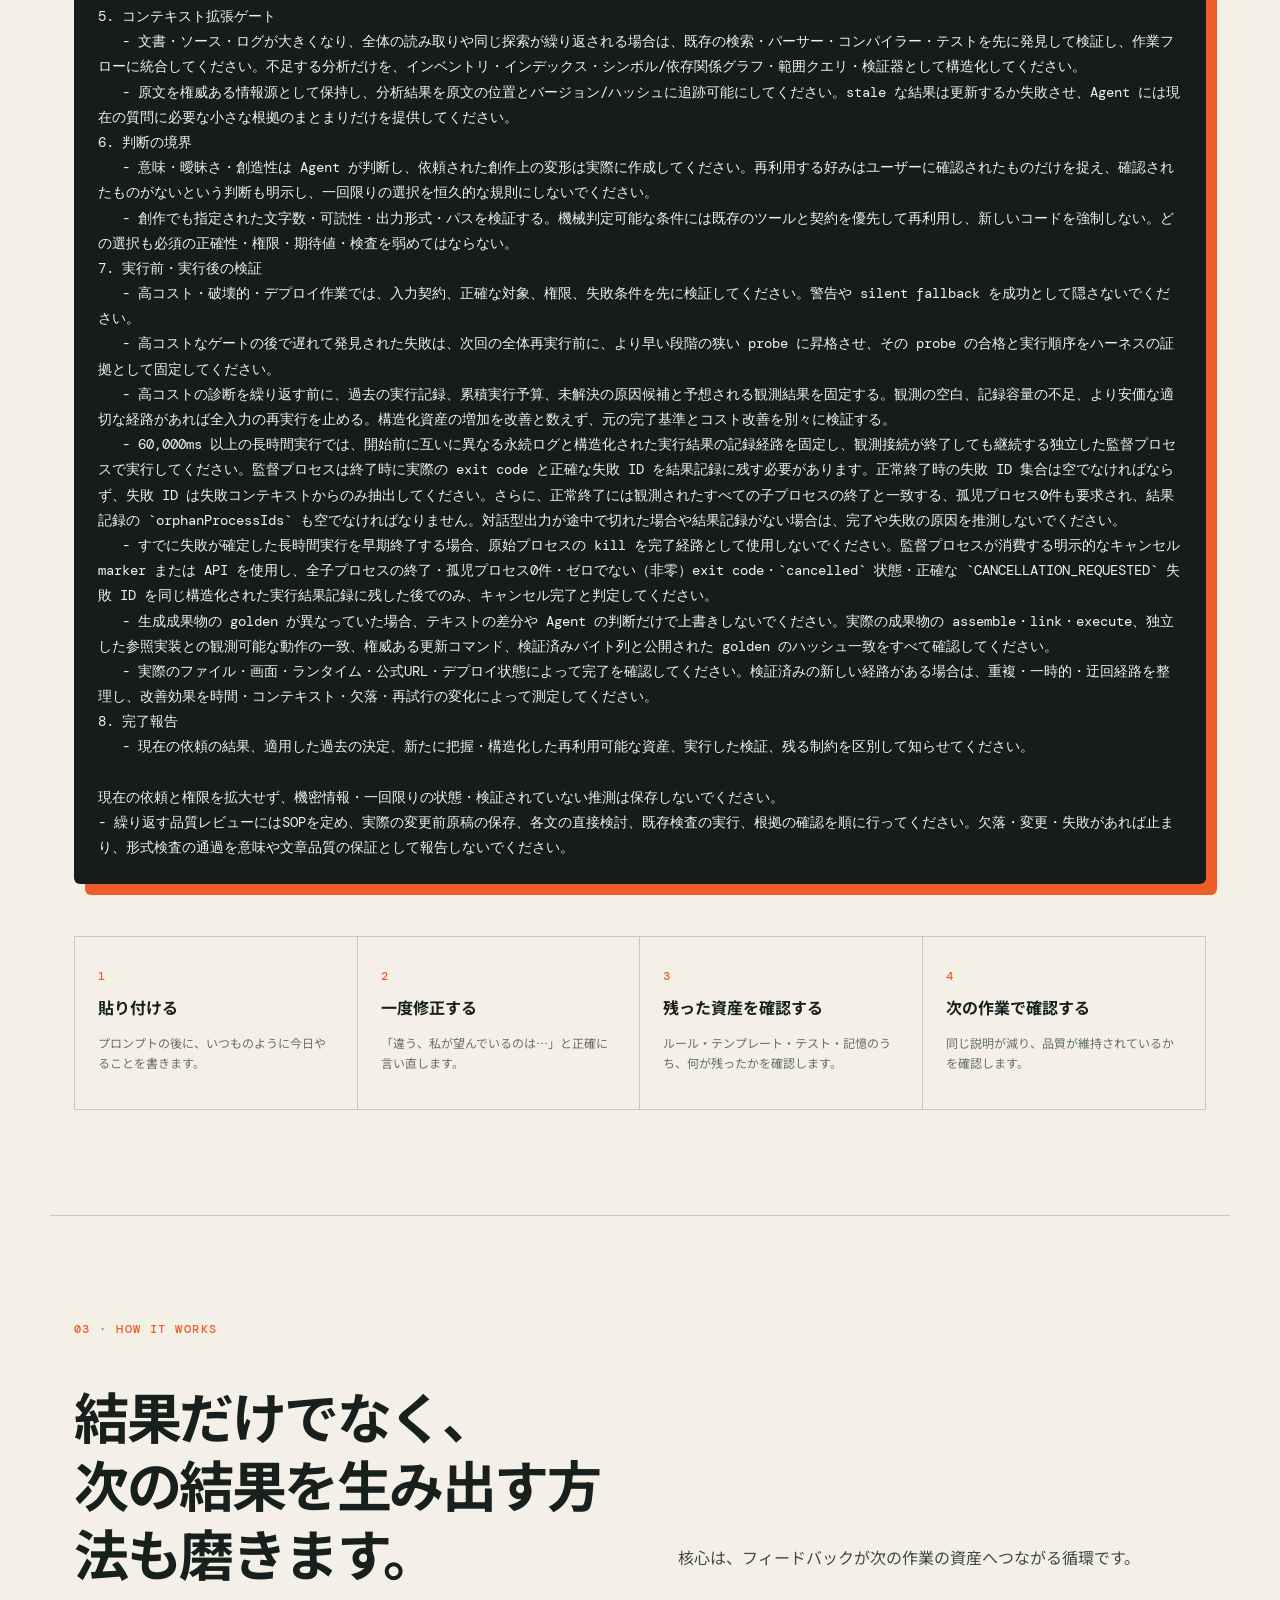
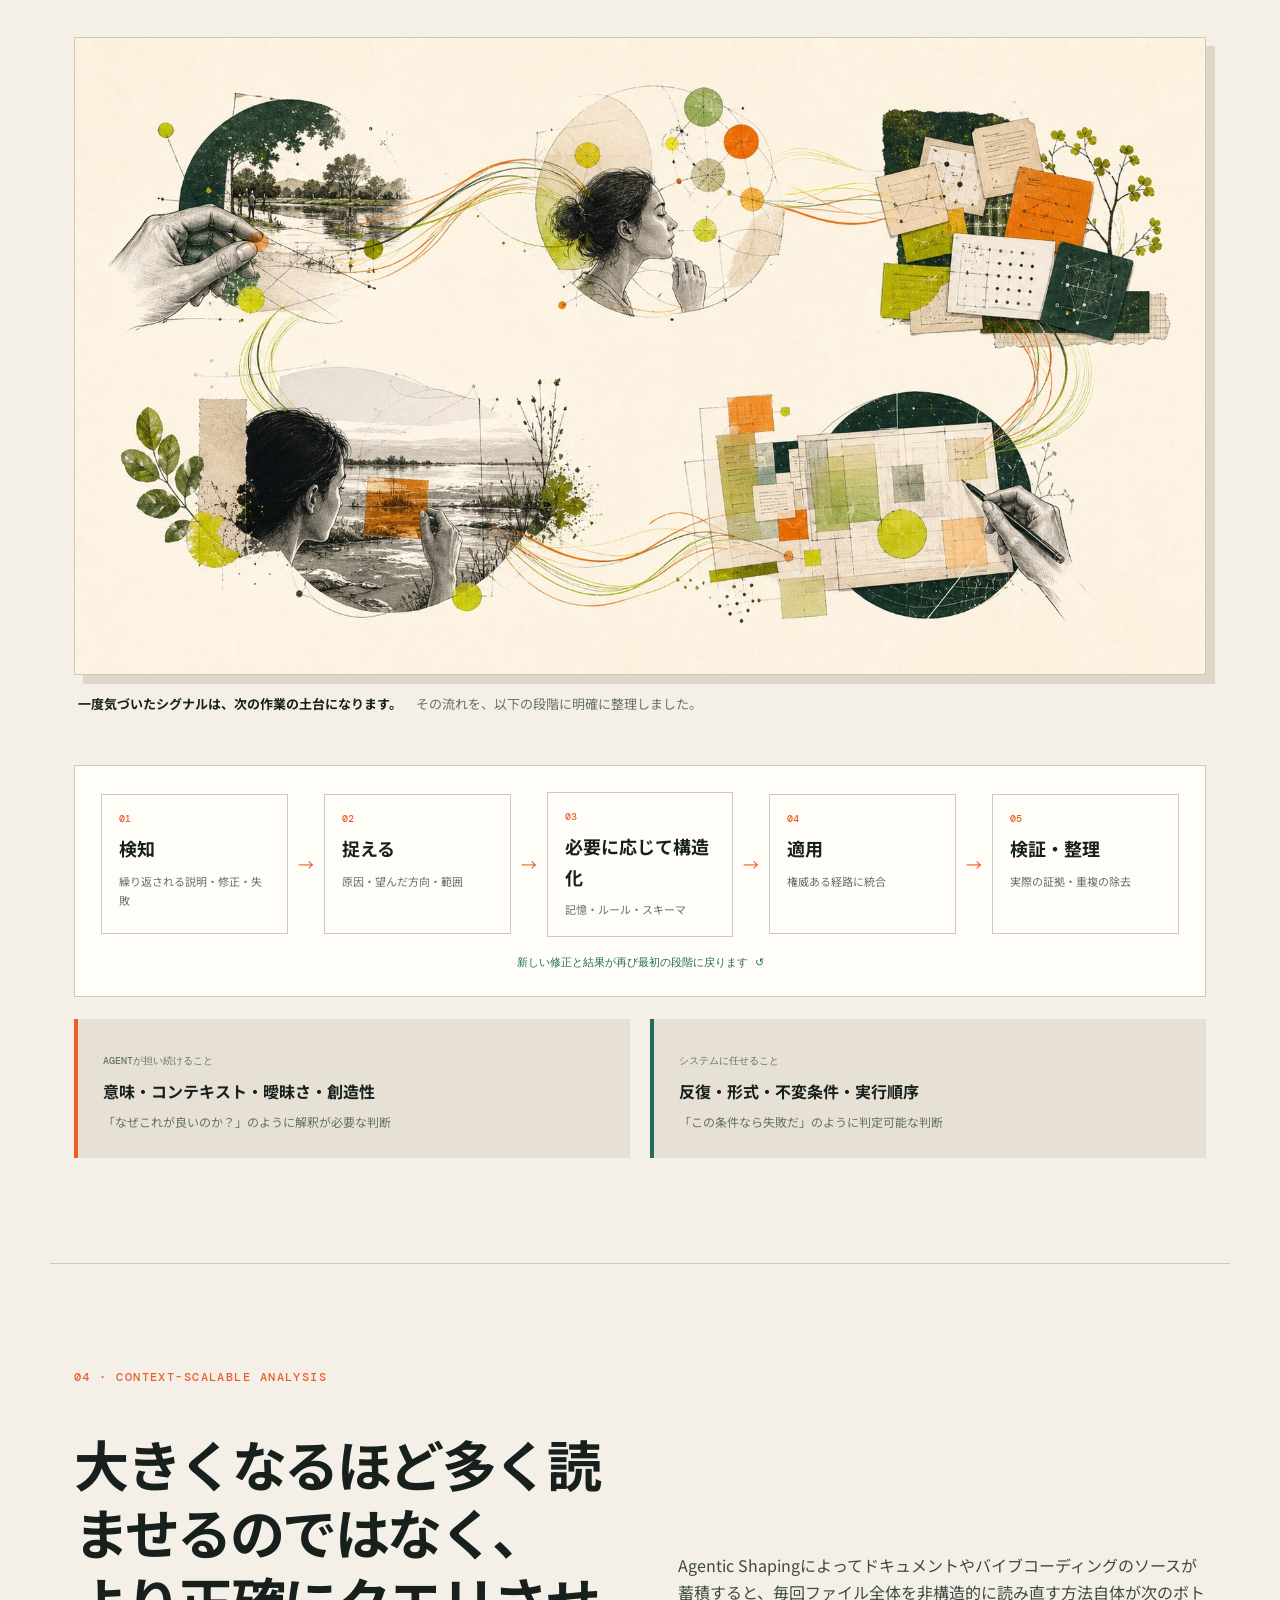
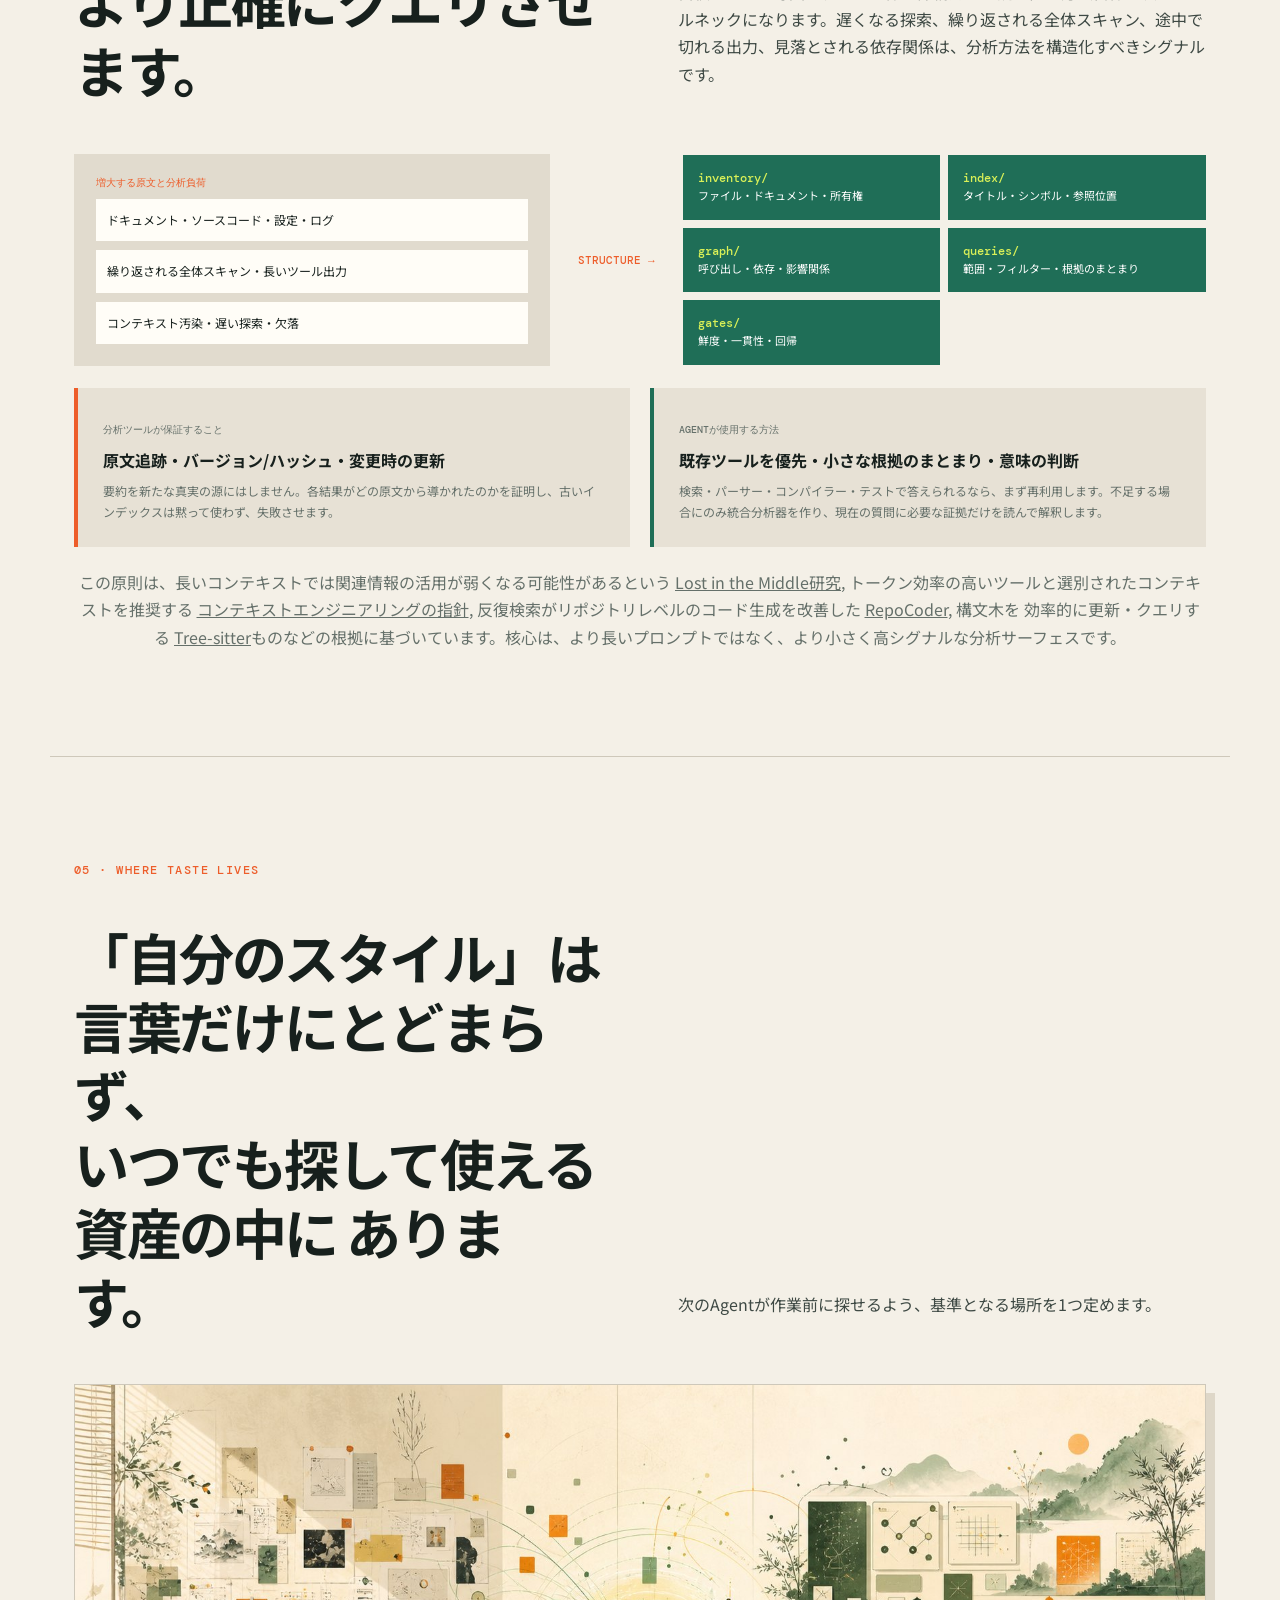
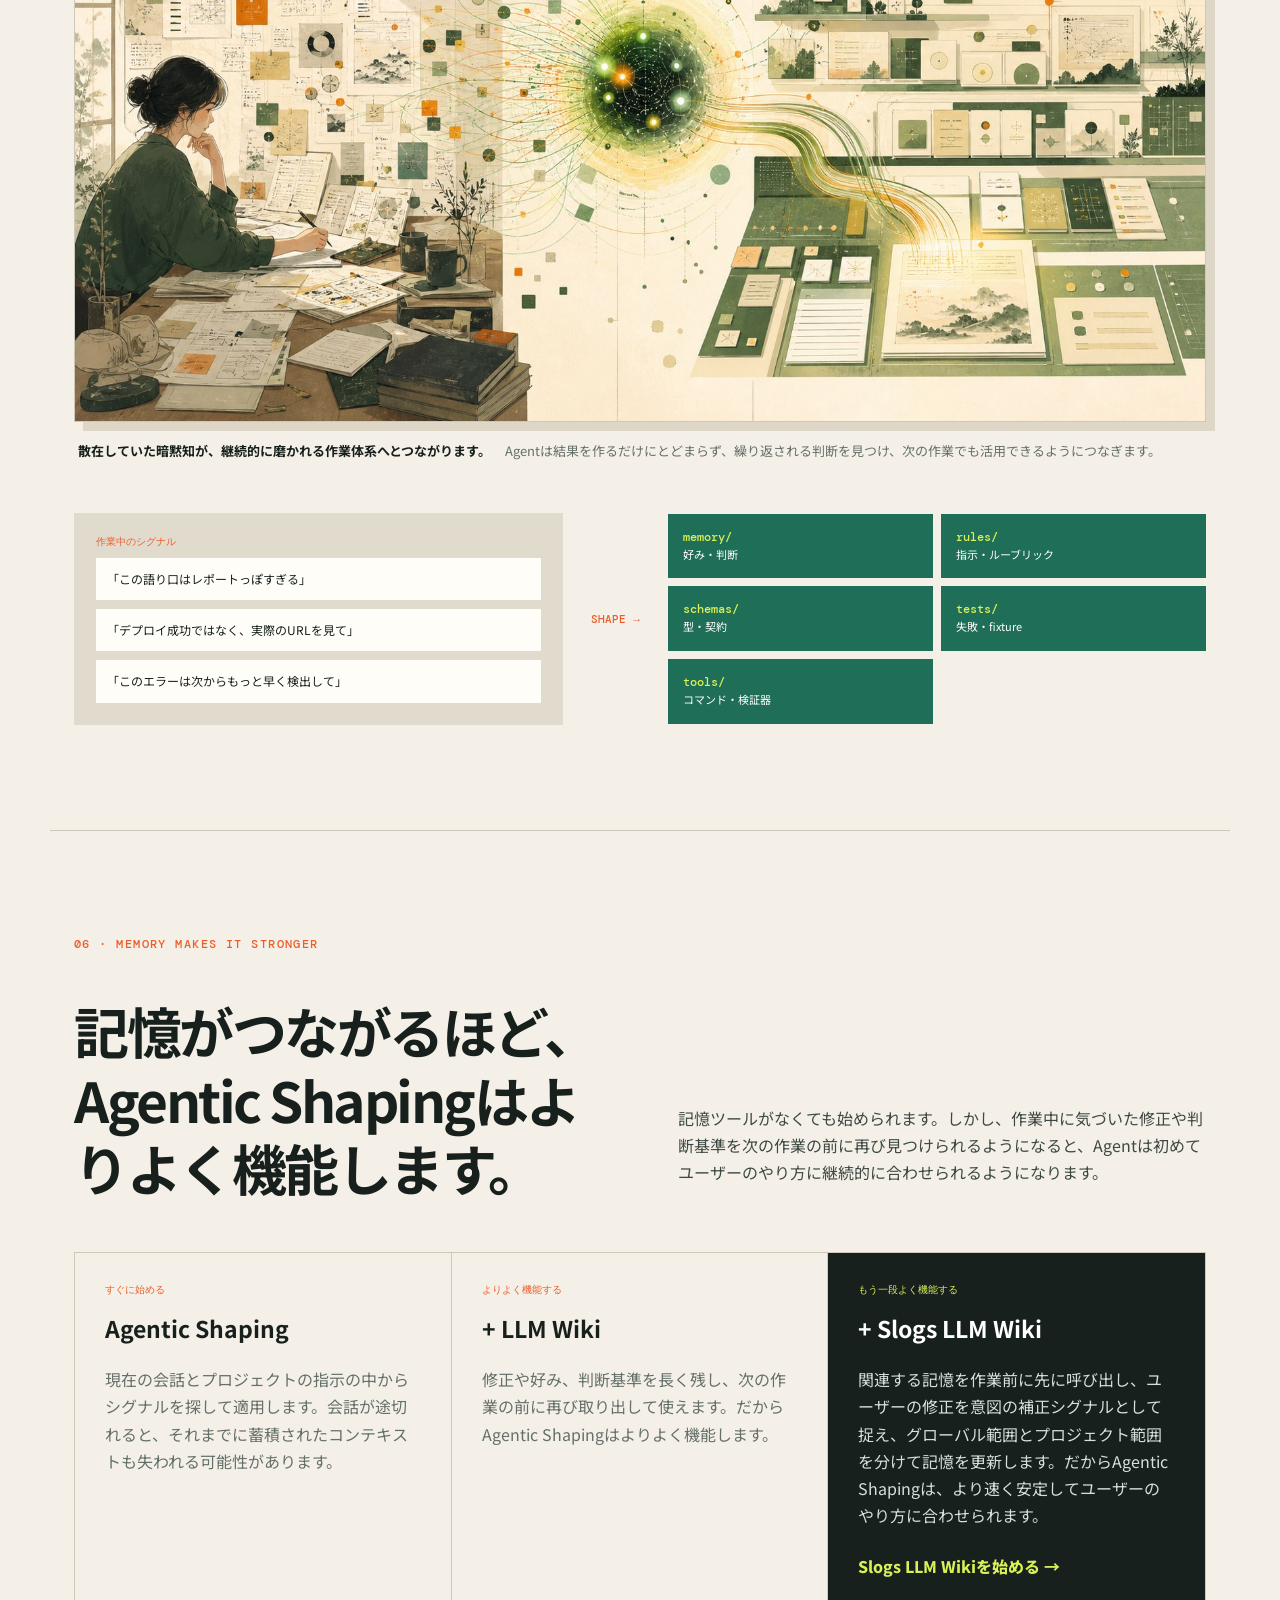
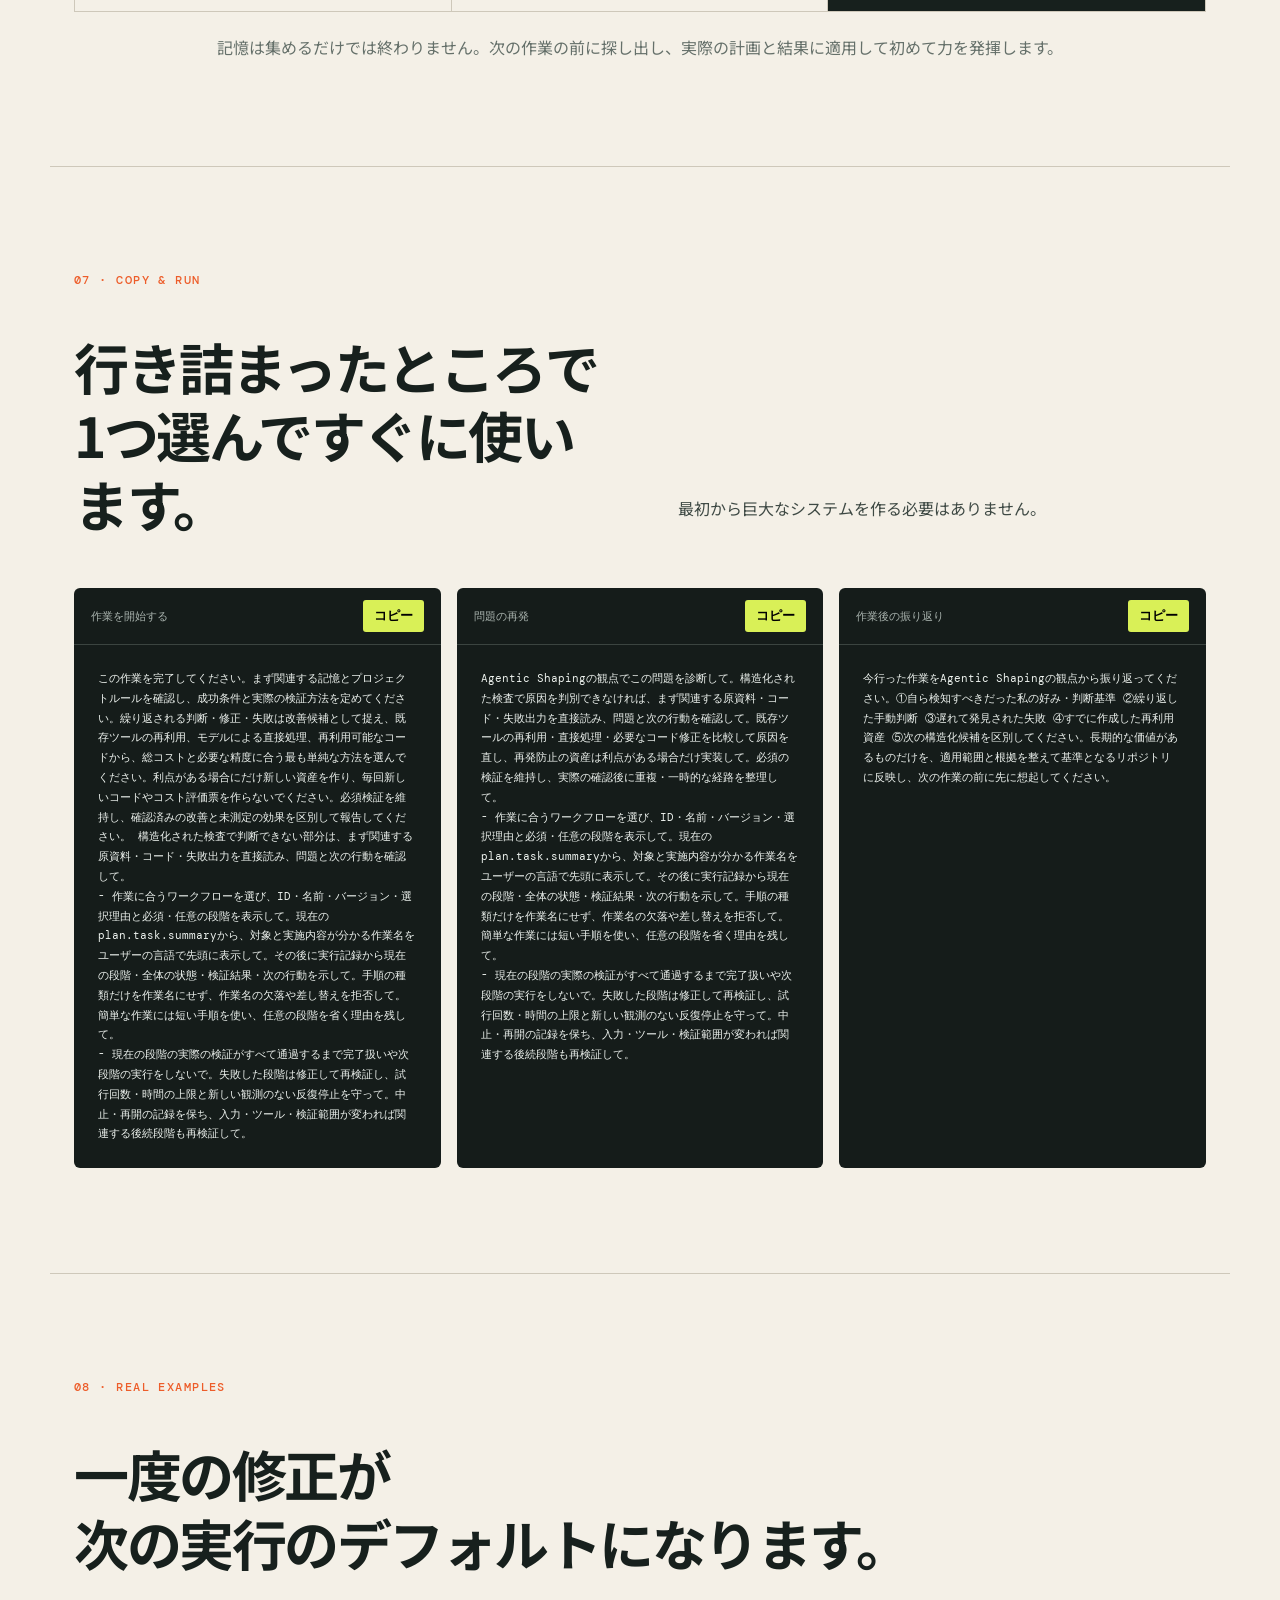
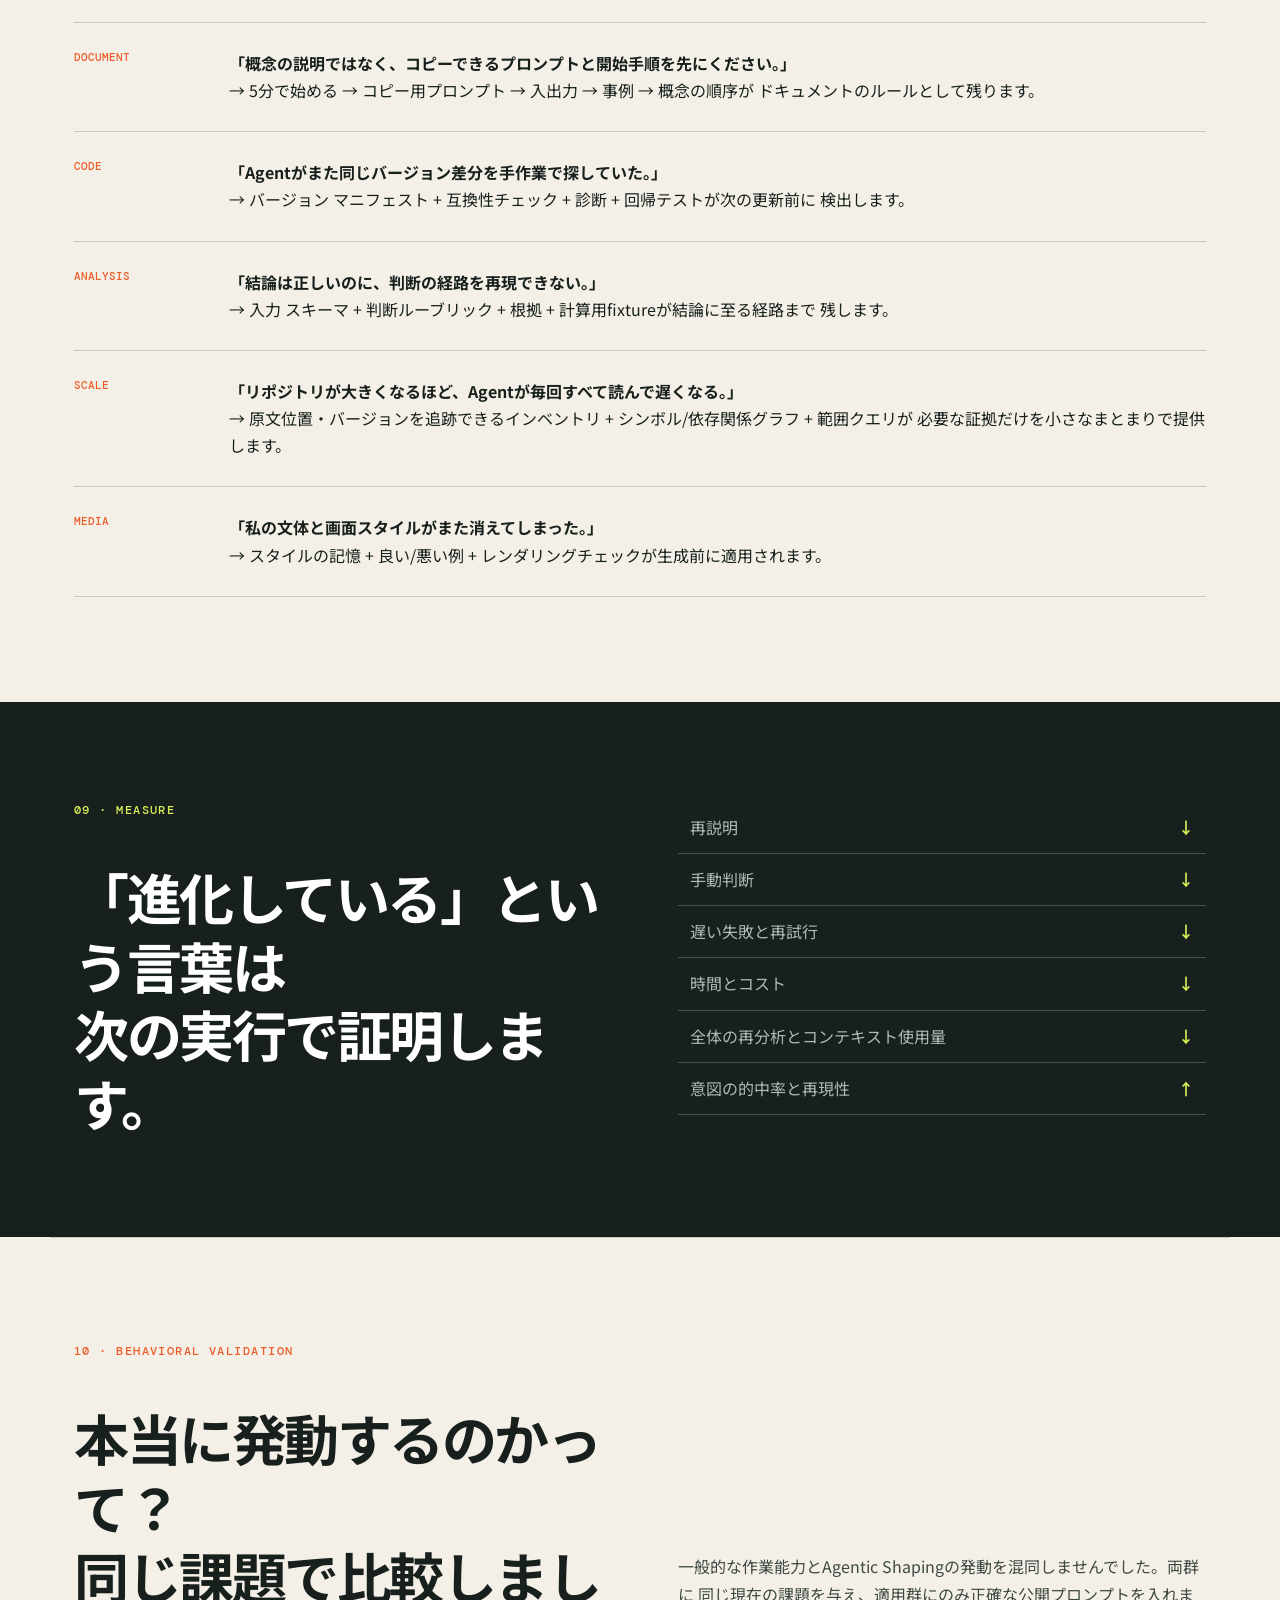
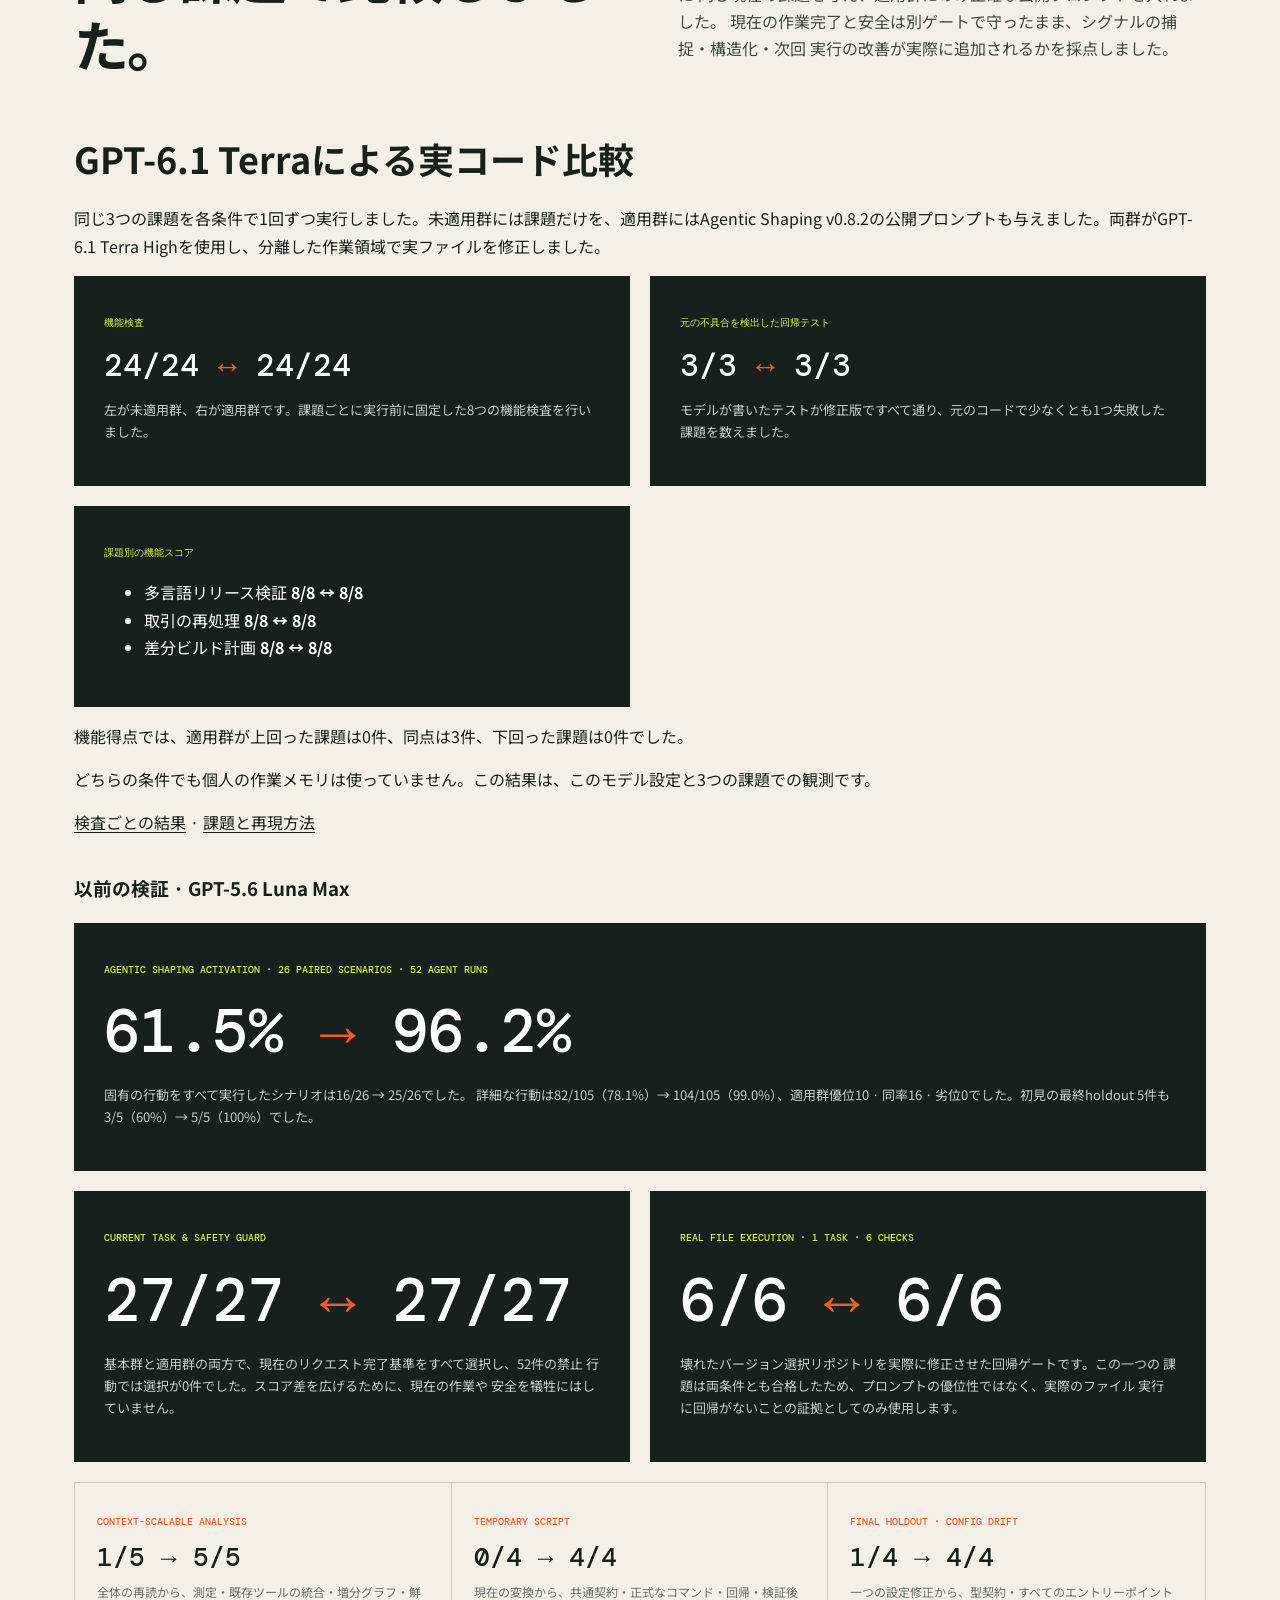
==== commit b3adf263: "Publish GPT-6.1 Terra paired execution comparison" ====
--- a/ja/index.html
+++ b/ja/index.html
@@ -3,7 +3,7 @@
   <head>
     <meta charset="utf-8" />
     <meta name="viewport" content="width=device-width,initial-scale=1" />
-    <meta name="publication-contract" content="AS-PS-001;version=0.8.2;policy=2026.11.20.1;AS-WF-001=27/27;status=behavior-verified;limitation=tested-runner-only-no-semantic-certification-or-universal-host-enforcement" />
+    <meta name="publication-contract" content="AS-PS-001;version=0.8.3;policy=2026.11.20.1;AS-WF-001=27/27;status=behavior-verified;limitation=tested-runner-only-no-semantic-certification-or-universal-host-enforcement" />
     <meta name="site-root" content="../" />
     <link rel="canonical" href="https://agentic-shaping.slogs.dev/ja/" />
     <link rel="alternate" hreflang="en" href="https://agentic-shaping.slogs.dev/" />
@@ -11,7 +11,7 @@
     <link rel="alternate" hreflang="ja" href="https://agentic-shaping.slogs.dev/ja/" />
     <link rel="alternate" hreflang="zh-Hans" href="https://agentic-shaping.slogs.dev/zh/" />
     <link rel="alternate" hreflang="x-default" href="https://agentic-shaping.slogs.dev/" />
-    <meta name="application-version" content="v0.8.2" />
+    <meta name="application-version" content="v0.8.3" />
     <title>Agentic Shaping — 自ら発見し進化するAIワークメソッド</title>
     <meta
       name="description"
@@ -27,7 +27,7 @@
       href="https://fonts.googleapis.com/css2?family=DM+Mono:wght@400;500&family=Noto+Sans+JP:wght@400;500;600;700;800;900&family=Noto+Sans+KR:wght@400;500;600;700;800;900&family=Noto+Sans+SC:wght@400;500;600;700;800;900&display=swap"
       rel="stylesheet"
     />
-    <link rel="stylesheet" href="../site-assets/styles.fe8823006d26.css" />
+    <link rel="stylesheet" href="../site-assets/styles.47088961f92a.css" />
   </head>
   <body data-locale="ja">
     <div class="progress"><span id="progressBar"></span></div>
@@ -35,7 +35,7 @@
       <nav>
         <a class="brand" href="#top"
           ><b>AS</b><span>AGENTIC SHAPING</span
-          ><span class="site-version" data-site-version>v0.8.2</span
+          ><span class="site-version" data-site-version>v0.8.3</span
         ></a>
         <div>
           <a href="#start">5分で始める</a><a href="#loop">仕組み</a
@@ -135,7 +135,7 @@
             ><button type="button" data-copy="starter">コピー</button>
           </div>
           <pre id="starter">
-Agentic Shaping v0.8.2
+Agentic Shaping v0.8.3
 
 この作業には Agentic Shaping を適用してください。
 - 作業に合うワークフローを選び、ID・名前・バージョン・選択理由と必須・任意の段階を表示して。現在のplan.task.summaryから、対象と実施内容が分かる作業名をユーザーの言語で先頭に表示して。その後に実行記録から現在の段階・全体の状態・検証結果・次の行動を示して。手順の種類だけを作業名にせず、作業名の欠落や差し替えを拒否して。簡単な作業には短い手順を使い、任意の段階を省く理由を残して。
@@ -512,6 +512,25 @@
             実行の改善が実際に追加されるかを採点しました。
           </p>
         </div>
+        <section id="terra-validation">
+          <h3>GPT-6.1 Terraによる実コード比較</h3>
+          <p>同じ3つの課題を各条件で1回ずつ実行しました。未適用群には課題だけを、適用群にはAgentic Shaping v0.8.2の公開プロンプトも与えました。両群がGPT-6.1 Terra Highを使用し、分離した作業領域で実ファイルを修正しました。</p>
+          <div class="eval-grid">
+            <article><small>機能検査</small><strong>24/24 <i>↔</i> 24/24</strong><p>左が未適用群、右が適用群です。課題ごとに実行前に固定した8つの機能検査を行いました。</p></article>
+            <article><small>元の不具合を検出した回帰テスト</small><strong>3/3 <i>↔</i> 3/3</strong><p>モデルが書いたテストが修正版ですべて通り、元のコードで少なくとも1つ失敗した課題を数えました。</p></article>
+            <article><small>課題別の機能スコア</small>
+              <ul>
+                <li>多言語リリース検証 <b>8/8 ↔ 8/8</b></li>
+                <li>取引の再処理 <b>8/8 ↔ 8/8</b></li>
+                <li>差分ビルド計画 <b>8/8 ↔ 8/8</b></li>
+              </ul>
+            </article>
+          </div>
+          <p>機能得点では、適用群が上回った課題は0件、同点は3件、下回った課題は0件でした。</p>
+          <p>どちらの条件でも個人の作業メモリは使っていません。この結果は、このモデル設定と3つの課題での観測です。</p>
+          <p><a href="../evals/terra-paired/results.json">検査ごとの結果</a> · <a href="../evals/terra-paired/README.md">課題と再現方法</a></p>
+        </section>
+        <h3>以前の検証 · GPT-5.6 Luna Max</h3>
         <div class="eval-grid">
           <article class="activation-result">
             <small>AGENTIC SHAPING ACTIVATION · 26 PAIRED SCENARIOS · 52 AGENT RUNS</small>
@@ -581,7 +600,7 @@
             <div>
               <small>CONFIRMED FINAL POLICY SYNC</small>
               <strong>90% <i>→</i> 100%</strong>
-              <span class="policy-version">HOMEPAGE v0.8.2 ↔ SLOGS 2026.11.20.1</span>
+              <span class="policy-version">HOMEPAGE v0.8.3 ↔ SLOGS 2026.11.20.1</span>
               <p>
                 ホームページ最終プロンプトの確認済み行動契約を、Slogs LLM Wikiの韓国語・英語
                 ランタイムポリシーに同期しました。ライブポリシー5組の回帰・10回のLuna Max
@@ -705,7 +724,7 @@
     </main>
     <footer>
       <b>AS</b><strong>AGENTIC SHAPING</strong
-      ><span class="site-version" data-site-version>v0.8.2</span>
+      ><span class="site-version" data-site-version>v0.8.3</span>
       <p>Agentが先に発見し、私のやり方で進化します。</p>
       <a href="https://github.com/dimohy/agentic-shaping">GitHub ↗</a>
     </footer>
--- a/site-assets/styles.47088961f92a.css
+++ b/site-assets/styles.47088961f92a.css
@@ -0,0 +1,1011 @@
+:root {
+  --paper: #f4f0e7;
+  --ink: #17201d;
+  --muted: #65706a;
+  --line: #cec8ba;
+  --orange: #ed5d2a;
+  --green: #1f6e57;
+  --lime: #d9f057;
+  --white: #fffdf7;
+  --header-height: 70px;
+  --mono: "DM Mono", monospace;
+  --sans: "Noto Sans KR", "Noto Sans JP", "Noto Sans SC", sans-serif;
+}
+html[lang="en"] {
+  --sans: system-ui, -apple-system, "Segoe UI", sans-serif;
+}
+html[lang="ja"] {
+  --sans: "Noto Sans JP", "Noto Sans KR", sans-serif;
+}
+html[lang="zh-Hans"] {
+  --sans: "Noto Sans SC", "Noto Sans KR", sans-serif;
+}
+* {
+  box-sizing: border-box;
+}
+html {
+  scroll-behavior: smooth;
+}
+body {
+  margin: 0;
+  background: var(--paper);
+  color: var(--ink);
+  font-family: var(--sans);
+  line-height: 1.7;
+}
+html[lang="ko"] body {
+  /* Keep Korean words intact; wrap only at whitespace or explicit breaks. */
+  word-break: keep-all;
+  overflow-wrap: normal;
+}
+a {
+  color: inherit;
+}
+.progress {
+  position: fixed;
+  z-index: 99;
+  top: 0;
+  width: 100%;
+  height: 3px;
+}
+.progress span {
+  display: block;
+  width: 0;
+  height: 100%;
+  background: var(--orange);
+}
+header {
+  position: sticky;
+  top: 0;
+  z-index: 30;
+  background: #f4f0e7e8;
+  border-bottom: 1px solid #17201d20;
+  backdrop-filter: blur(14px);
+}
+nav {
+  width: 100%;
+  max-width: 1440px;
+  height: 70px;
+  margin: auto;
+  padding: 0 24px;
+  display: flex;
+  align-items: center;
+  flex-wrap: nowrap;
+  gap: 20px;
+}
+nav > div {
+  display: flex;
+  flex-wrap: nowrap;
+  gap: 18px;
+  margin-left: auto;
+}
+nav > div:not(.language-switcher) {
+  flex-shrink: 0;
+}
+.language-switcher {
+  flex-shrink: 0;
+  gap: 4px;
+  margin-left: 0;
+  padding: 3px;
+  border: 1px solid var(--line);
+  border-radius: 999px;
+  background: var(--white);
+}
+.language-switcher a {
+  min-width: 28px;
+  padding: 3px 6px;
+  border-radius: 999px;
+  text-align: center;
+  white-space: nowrap;
+  line-height: 1.4;
+  font: 500 9px var(--mono);
+  color: var(--muted);
+}
+.language-switcher a.active {
+  background: var(--ink);
+  color: var(--lime);
+}
+nav a {
+  text-decoration: none;
+  font-size: 13px;
+  font-weight: 700;
+  white-space: nowrap;
+}
+.brand {
+  display: flex;
+  flex-shrink: 0;
+  align-items: center;
+  white-space: nowrap;
+  font: 500 13px var(--mono);
+}
+.brand b,
+footer > b {
+  display: inline-grid;
+  place-items: center;
+  width: 34px;
+  height: 34px;
+  margin-right: 8px;
+  border-radius: 50%;
+  background: var(--ink);
+  color: var(--lime);
+}
+.site-version {
+  display: inline-flex;
+  align-items: center;
+  min-height: 22px;
+  margin-left: 8px;
+  padding: 2px 8px;
+  border: 1px solid var(--line);
+  border-radius: 999px;
+  background: #e7e1d5;
+  color: var(--muted);
+  font: 500 10px var(--mono);
+  letter-spacing: 0.04em;
+}
+.pill {
+  display: inline-flex;
+  flex-shrink: 0;
+  align-items: center;
+  padding: 9px 15px;
+  border-radius: 30px;
+  background: var(--ink);
+  color: white;
+}
+.hero {
+  max-width: 1180px;
+  min-height: calc(100vh - var(--header-height));
+  min-height: calc(100dvh - var(--header-height));
+  margin: auto;
+  padding: clamp(62px, 7vh, 88px) 24px 28px;
+  display: grid;
+  grid-template-columns: 1.1fr 0.9fr;
+  gap: 75px;
+  align-items: center;
+}
+.eyebrow,
+.no {
+  font: 500 12px var(--mono);
+  letter-spacing: 0.12em;
+  color: var(--orange);
+}
+h1 {
+  font-size: clamp(48px, 6vw, 80px);
+  line-height: 1.08;
+  letter-spacing: -0.055em;
+  margin: 18px 0 28px;
+}
+h1 em {
+  font-style: normal;
+  color: var(--green);
+}
+h2 {
+  font-size: clamp(34px, 4.3vw, 57px);
+  line-height: 1.25;
+  letter-spacing: -0.045em;
+  margin: 0;
+}
+.lead {
+  font-size: 19px;
+  color: #3c4742;
+}
+.button {
+  display: inline-block;
+  margin-top: 18px;
+  padding: 13px 20px;
+  border-radius: 4px;
+  background: var(--orange);
+  color: white;
+  text-decoration: none;
+  font-weight: 800;
+}
+.micro {
+  font-size: 12px;
+  color: var(--muted);
+  margin-top: 24px;
+}
+.fit {
+  padding: 28px;
+  background: var(--white);
+  border: 1px solid var(--line);
+  box-shadow: 13px 13px #ded7c8;
+}
+.fit article {
+  padding: 24px;
+  background: var(--ink);
+  color: white;
+  border-radius: 5px;
+}
+.fit article.agent {
+  background: var(--green);
+}
+.fit article small {
+  font: 500 11px var(--mono);
+  color: var(--lime);
+}
+.fit article b,
+.fit article span {
+  display: block;
+}
+.fit article b {
+  margin: 7px 0;
+  font-size: 18px;
+}
+.fit article span {
+  font-size: 12px;
+  color: #ffffffb5;
+}
+.fit > p {
+  text-align: center;
+  color: var(--orange);
+  font-size: 12px;
+  font-weight: 800;
+}
+.meter {
+  display: grid;
+  grid-template-columns: auto 1fr auto;
+  gap: 10px;
+  align-items: center;
+  margin-top: 22px;
+  font-size: 10px;
+}
+.meter i {
+  height: 7px;
+  background: #ddd6c8;
+  border-radius: 5px;
+  overflow: hidden;
+}
+.meter i b {
+  display: block;
+  width: 80%;
+  height: 100%;
+  background: var(--lime);
+}
+.section {
+  max-width: 1180px;
+  margin: auto;
+  padding: 105px 24px;
+  border-top: 1px solid var(--line);
+}
+.no {
+  margin: 0 0 44px;
+}
+.split,
+.head {
+  display: grid;
+  grid-template-columns: 1fr 1fr;
+  gap: 75px;
+}
+.head {
+  align-items: end;
+  margin-bottom: 50px;
+}
+.head p,
+.prose {
+  color: #3e4944;
+}
+.prose {
+  font-size: 17px;
+}
+.shift {
+  margin-top: 65px;
+  padding: 30px;
+  display: grid;
+  grid-template-columns: 1fr auto 1fr;
+  gap: 25px;
+  background: var(--ink);
+  color: white;
+}
+.shift div {
+  display: flex;
+  flex-direction: column;
+}
+.shift small {
+  font: 500 11px var(--mono);
+  color: var(--lime);
+}
+.shift b {
+  margin-top: 8px;
+  font-size: 20px;
+}
+.prompt {
+  background: #151c1a;
+  color: #eef3ef;
+  border-radius: 6px;
+  overflow: hidden;
+}
+.prompt > div {
+  display: flex;
+  justify-content: space-between;
+  align-items: center;
+  padding: 12px 17px;
+  border-bottom: 1px solid #3b4440;
+  font: 500 11px var(--mono);
+  color: #aab4af;
+}
+.prompt button {
+  border: 0;
+  border-radius: 3px;
+  background: var(--lime);
+  padding: 7px 11px;
+  font-weight: 800;
+  cursor: pointer;
+}
+.prompt pre {
+  margin: 0;
+  padding: 24px;
+  white-space: pre-wrap;
+  font: 400 13px/1.8 var(--mono);
+}
+.featured {
+  box-shadow: 11px 11px var(--orange);
+}
+.featured pre {
+  font-size: 14px;
+}
+.steps {
+  display: grid;
+  grid-template-columns: repeat(4, 1fr);
+  margin-top: 52px;
+  border: 1px solid var(--line);
+}
+.steps article {
+  padding: 23px;
+  border-right: 1px solid var(--line);
+}
+.steps article:last-child {
+  border: 0;
+}
+.steps b {
+  color: var(--orange);
+  font: 500 12px var(--mono);
+}
+.steps strong {
+  display: block;
+  margin: 6px 0;
+}
+.steps p {
+  font-size: 12px;
+  color: var(--muted);
+}
+.loop {
+  display: grid;
+  grid-template-columns: 1fr auto 1fr auto 1fr auto 1fr auto 1fr;
+  gap: 10px;
+  align-items: center;
+  padding: 26px;
+  background: var(--white);
+  border: 1px solid var(--line);
+}
+.loop article {
+  min-height: 140px;
+  padding: 17px;
+  border: 1px solid var(--line);
+  display: flex;
+  flex-direction: column;
+}
+.loop article small {
+  font: 500 10px var(--mono);
+  color: var(--orange);
+}
+.loop article b {
+  font-size: 18px;
+  margin: 8px 0;
+}
+.loop article span {
+  font-size: 11px;
+  color: var(--muted);
+}
+.loop i {
+  font-style: normal;
+  color: var(--orange);
+}
+.loop > p {
+  grid-column: 1/-1;
+  text-align: center;
+  margin: 8px 0 0;
+  color: var(--green);
+  font: 500 11px var(--mono);
+}
+.boundary {
+  display: grid;
+  grid-template-columns: 1fr 1fr;
+  gap: 20px;
+  margin-top: 22px;
+}
+.boundary article {
+  padding: 25px;
+  background: #e7e1d5;
+  border-left: 4px solid var(--orange);
+}
+.boundary article:last-child {
+  border-color: var(--green);
+}
+.boundary small {
+  font: 500 10px var(--mono);
+  color: var(--muted);
+}
+.boundary b {
+  display: block;
+  margin: 7px 0;
+}
+.boundary p {
+  margin: 0;
+  font-size: 12px;
+  color: var(--muted);
+}
+.assets {
+  display: grid;
+  grid-template-columns: 1fr auto 1.1fr;
+  gap: 28px;
+  align-items: center;
+}
+.assets > div:first-child {
+  padding: 22px;
+  background: #e1dbce;
+  display: flex;
+  flex-direction: column;
+  gap: 9px;
+}
+.assets small {
+  font: 500 10px var(--mono);
+  color: var(--orange);
+}
+.assets > div:first-child span {
+  padding: 11px;
+  background: var(--white);
+  font-size: 12px;
+}
+.assets > b {
+  font: 500 11px var(--mono);
+  color: var(--orange);
+}
+.memory-ladder {
+  display: grid;
+  grid-template-columns: repeat(3, 1fr);
+  border: 1px solid var(--line);
+}
+.memory-ladder article {
+  min-height: 285px;
+  padding: 30px;
+  border-right: 1px solid var(--line);
+  display: flex;
+  flex-direction: column;
+}
+.memory-ladder article:last-child {
+  border-right: 0;
+}
+.memory-ladder small {
+  font: 500 10px var(--mono);
+  color: var(--orange);
+}
+.memory-ladder strong {
+  margin: 12px 0 18px;
+  font-size: 23px;
+}
+.memory-ladder p {
+  margin: 0;
+  color: var(--muted);
+}
+.memory-ladder .featured-memory {
+  background: var(--ink);
+  color: white;
+}
+.memory-ladder .featured-memory small {
+  color: var(--lime);
+}
+.memory-ladder .featured-memory p {
+  color: #d7dfda;
+}
+.memory-ladder a {
+  width: fit-content;
+  margin-top: auto;
+  padding-top: 24px;
+  color: var(--lime);
+  font-weight: 800;
+  text-decoration: none;
+}
+.memory-note {
+  margin: 22px 0 0;
+  color: var(--muted);
+  text-align: center;
+}
+.boxes {
+  display: grid;
+  grid-template-columns: 1fr 1fr;
+  gap: 8px;
+}
+.boxes span {
+  padding: 15px;
+  background: var(--green);
+  color: white;
+  font-size: 11px;
+}
+.boxes span b {
+  display: block;
+  color: var(--lime);
+  font: 500 12px var(--mono);
+}
+.prompt-grid {
+  display: grid;
+  grid-template-columns: repeat(3, 1fr);
+  gap: 16px;
+}
+.prompt-grid pre {
+  font-size: 11px;
+}
+.examples {
+  margin-top: 45px;
+  border-top: 1px solid var(--line);
+}
+.examples article {
+  display: grid;
+  grid-template-columns: 130px 1fr;
+  gap: 25px;
+  padding: 27px 0;
+  border-bottom: 1px solid var(--line);
+}
+.examples small {
+  color: var(--orange);
+  font: 500 11px var(--mono);
+}
+.examples p {
+  margin: 0;
+}
+.score {
+  padding: 100px max(24px, calc((100vw - 1132px) / 2));
+  background: var(--ink);
+  color: white;
+  display: grid;
+  grid-template-columns: 1fr 1fr;
+  gap: 75px;
+}
+.score .no {
+  color: var(--lime);
+}
+.score div:last-child p {
+  display: flex;
+  justify-content: space-between;
+  padding: 12px;
+  border-bottom: 1px solid #46504c;
+  margin: 0;
+  color: #b0b9b4;
+}
+.score div:last-child b {
+  color: var(--lime);
+}
+.visual {
+  max-width: 1180px;
+  margin: 0 auto 90px;
+  padding: 0 24px;
+}
+.visual img {
+  display: block;
+  width: 100%;
+  height: auto;
+  border: 1px solid var(--line);
+  box-shadow: 13px 13px #ded7c8;
+}
+.visual figcaption {
+  display: flex;
+  gap: 14px;
+  align-items: baseline;
+  padding: 18px 4px 0;
+  color: var(--muted);
+  font-size: 13px;
+}
+.visual figcaption b {
+  color: var(--ink);
+}
+.visual figcaption span {
+  margin-left: auto;
+  font: 500 10px var(--mono);
+  white-space: nowrap;
+}
+.inline-visual {
+  padding: 0;
+  margin: 0 0 50px;
+}
+.inline-visual img {
+  box-shadow: 9px 9px #ded7c8;
+}
+#terra-validation {
+  margin-bottom: 36px;
+  scroll-margin-top: 90px;
+}
+#terra-validation h3 {
+  margin-bottom: 12px;
+  font-size: clamp(25px, 3vw, 36px);
+}
+#terra-validation .eval-grid strong {
+  font-size: clamp(22px, 2.45vw, 34px);
+}
+#terra-validation a {
+  text-decoration: underline;
+  text-underline-offset: 0.2em;
+}
+.eval-grid {
+  display: grid;
+  grid-template-columns: 1fr 1fr;
+  gap: 20px;
+}
+.eval-grid article {
+  padding: 30px;
+  background: var(--ink);
+  color: white;
+}
+.eval-grid .activation-result {
+  grid-column: 1 / -1;
+}
+.eval-grid small {
+  font: 500 10px var(--mono);
+  color: var(--lime);
+}
+.eval-grid strong {
+  display: block;
+  margin: 12px 0;
+  font: 500 clamp(36px, 5vw, 60px) var(--mono);
+}
+.eval-grid strong i {
+  font-style: normal;
+  color: var(--orange);
+}
+.eval-grid p {
+  color: #c5cdc9;
+  font-size: 13px;
+}
+.eval-examples {
+  display: grid;
+  grid-template-columns: repeat(3, 1fr);
+  margin-top: 20px;
+  border: 1px solid var(--line);
+}
+.eval-examples article {
+  padding: 22px;
+  border-right: 1px solid var(--line);
+}
+.eval-examples article:last-child {
+  border: 0;
+}
+.eval-examples small,
+.validation-evolution > small {
+  font: 500 10px var(--mono);
+  color: var(--orange);
+}
+.eval-examples b {
+  display: block;
+  margin: 8px 0;
+  font: 500 26px var(--mono);
+}
+.eval-examples p {
+  margin: 0;
+  color: var(--muted);
+  font-size: 12px;
+}
+.validation-evolution {
+  margin-top: 24px;
+  padding: clamp(24px, 4vw, 44px);
+  background: var(--white);
+  border: 1px solid var(--line);
+}
+.validation-evolution h3 {
+  margin: 10px 0 14px;
+  font-size: clamp(28px, 4vw, 46px);
+  line-height: 1.05;
+}
+.validation-evolution > p {
+  max-width: 900px;
+  color: var(--muted);
+}
+.validation-evolution ol {
+  display: grid;
+  grid-template-columns: repeat(4, 1fr);
+  gap: 1px;
+  margin: 24px 0 0;
+  padding: 1px;
+  list-style: none;
+  background: var(--line);
+}
+.validation-evolution li {
+  display: grid;
+  gap: 7px;
+  padding: 18px;
+  background: var(--paper);
+}
+.validation-evolution li b {
+  font: 500 11px var(--mono);
+  color: var(--green);
+}
+.validation-evolution li span {
+  font-size: 12px;
+}
+.policy-sync {
+  display: grid;
+  grid-template-columns: minmax(0, 0.9fr) minmax(0, 1.1fr);
+  gap: 26px;
+  margin-top: 24px;
+  padding: 24px;
+  background: var(--ink);
+  color: white;
+}
+.policy-sync small {
+  font: 500 10px var(--mono);
+  color: var(--lime);
+}
+.policy-sync strong {
+  display: block;
+  margin: 10px 0;
+  font: 500 clamp(24px, 3vw, 36px) var(--mono);
+}
+.policy-sync strong i {
+  font-style: normal;
+  color: var(--orange);
+}
+.policy-version {
+  display: block;
+  margin: -4px 0 12px;
+  font: 500 10px var(--mono);
+  color: #c5cdc9;
+}
+.policy-sync p {
+  margin: 0;
+  color: #c5cdc9;
+  font-size: 12px;
+}
+.policy-sync ul {
+  display: grid;
+  gap: 8px;
+  margin: 0;
+  padding-left: 18px;
+  font-size: 12px;
+}
+.policy-sync li {
+  display: list-item;
+  padding: 0;
+  background: transparent;
+  color: #f4f0e7;
+}
+.policy-sync a {
+  color: var(--lime);
+  font: 500 11px var(--mono);
+}
+.policy-sync a:last-child {
+  text-align: right;
+}
+.evidence {
+  display: grid;
+  grid-template-columns: repeat(3, 1fr);
+  margin: 24px 0;
+  border: 1px solid var(--line);
+}
+.evidence div {
+  padding: 20px;
+  border-right: 1px solid var(--line);
+}
+.evidence div:last-child {
+  border: 0;
+}
+.evidence b {
+  font: 500 11px var(--mono);
+  color: var(--orange);
+}
+.evidence p {
+  margin: 8px 0 0;
+  font-size: 12px;
+  color: var(--muted);
+}
+.evidence a {
+  font-weight: 800;
+}
+.note {
+  padding: 16px;
+  background: #e5ded1;
+  border-left: 3px solid var(--orange);
+  font-size: 14px;
+}
+.cta {
+  text-align: center;
+  padding: 110px 24px;
+  background: var(--green);
+  color: white;
+}
+.cta h2 {
+  margin: 0 auto;
+  max-width: 900px;
+}
+.cta .button {
+  background: var(--lime);
+  color: var(--ink);
+}
+footer {
+  max-width: 1180px;
+  margin: auto;
+  padding: 36px 24px;
+  display: flex;
+  align-items: center;
+  gap: 10px;
+  font-size: 12px;
+}
+footer p {
+  margin: 0 auto;
+  color: var(--muted);
+}
+#toast {
+  position: fixed;
+  bottom: 24px;
+  left: 50%;
+  transform: translate(-50%, 15px);
+  padding: 11px 16px;
+  background: var(--ink);
+  color: white;
+  opacity: 0;
+  transition: 0.2s;
+  z-index: 99;
+}
+#toast.show {
+  opacity: 1;
+  transform: translate(-50%, 0);
+}
+@media (prefers-reduced-motion: no-preference) {
+  .reveal.visible {
+    animation: reveal-in 0.5s ease-out;
+  }
+  @keyframes reveal-in {
+    from {
+      transform: translateY(12px);
+    }
+    to {
+      transform: none;
+    }
+  }
+}
+@media (max-width: 1280px) {
+  nav > div:not(.language-switcher) {
+    display: none;
+  }
+  nav {
+    gap: 10px;
+  }
+  .language-switcher {
+    margin-left: auto;
+  }
+  .pill {
+    display: none;
+  }
+}
+@media (max-width: 850px) {
+  .hero,
+  .split,
+  .head,
+  .score,
+  .eval-grid {
+    grid-template-columns: 1fr;
+  }
+  .hero {
+    min-height: auto;
+    padding-top: 72px;
+    padding-bottom: 56px;
+    gap: 55px;
+  }
+  .steps,
+  .memory-ladder,
+  .prompt-grid,
+  .eval-examples,
+  .validation-evolution ol,
+  .policy-sync,
+  .evidence {
+    grid-template-columns: 1fr;
+  }
+  .policy-sync a {
+    grid-column: auto;
+  }
+  .policy-sync a:last-child {
+    text-align: left;
+  }
+  .eval-examples article {
+    border-right: 0;
+    border-bottom: 1px solid var(--line);
+  }
+  .evidence div {
+    border-right: 0;
+    border-bottom: 1px solid var(--line);
+  }
+  .steps article {
+    border-right: 0;
+    border-bottom: 1px solid var(--line);
+  }
+  .memory-ladder article {
+    min-height: auto;
+    border-right: 0;
+    border-bottom: 1px solid var(--line);
+  }
+  .memory-ladder article:last-child {
+    border-bottom: 0;
+  }
+  .loop {
+    grid-template-columns: 1fr;
+  }
+  .loop i {
+    transform: rotate(90deg);
+    text-align: center;
+  }
+  .assets {
+    grid-template-columns: 1fr;
+  }
+  .assets > b {
+    text-align: center;
+    transform: rotate(90deg);
+  }
+  .visual figcaption {
+    display: block;
+  }
+  .visual figcaption span {
+    display: block;
+    margin-top: 7px;
+  }
+}
+@media (max-width: 600px) {
+  nav {
+    padding-inline: 16px;
+  }
+  .language-switcher a {
+    min-width: 25px;
+    padding-inline: 4px;
+  }
+}
+@media (max-width: 410px) {
+  .brand .site-version {
+    display: none;
+  }
+}
+@media (max-width: 350px) {
+  nav {
+    padding-inline: 12px;
+  }
+  .brand > span:not(.site-version) {
+    display: none;
+  }
+  .language-switcher a {
+    min-width: 23px;
+    padding-inline: 3px;
+  }
+}
+@media (max-width: 560px) {
+  .hero,
+  .section {
+    padding-left: 18px;
+    padding-right: 18px;
+  }
+  .visual {
+    padding: 0 18px;
+  }
+  .inline-visual {
+    padding: 0;
+  }
+  .shift,
+  .boundary,
+  .boxes {
+    grid-template-columns: 1fr;
+  }
+  .shift {
+    text-align: center;
+  }
+  .featured {
+    box-shadow: 7px 7px var(--orange);
+  }
+  .prompt pre {
+    font-size: 11px;
+    padding: 17px;
+  }
+  .examples article {
+    grid-template-columns: 1fr;
+    gap: 5px;
+  }
+  footer {
+    flex-wrap: wrap;
+  }
+  footer p {
+    order: 3;
+    width: 100%;
+    text-align: center;
+  }
+}
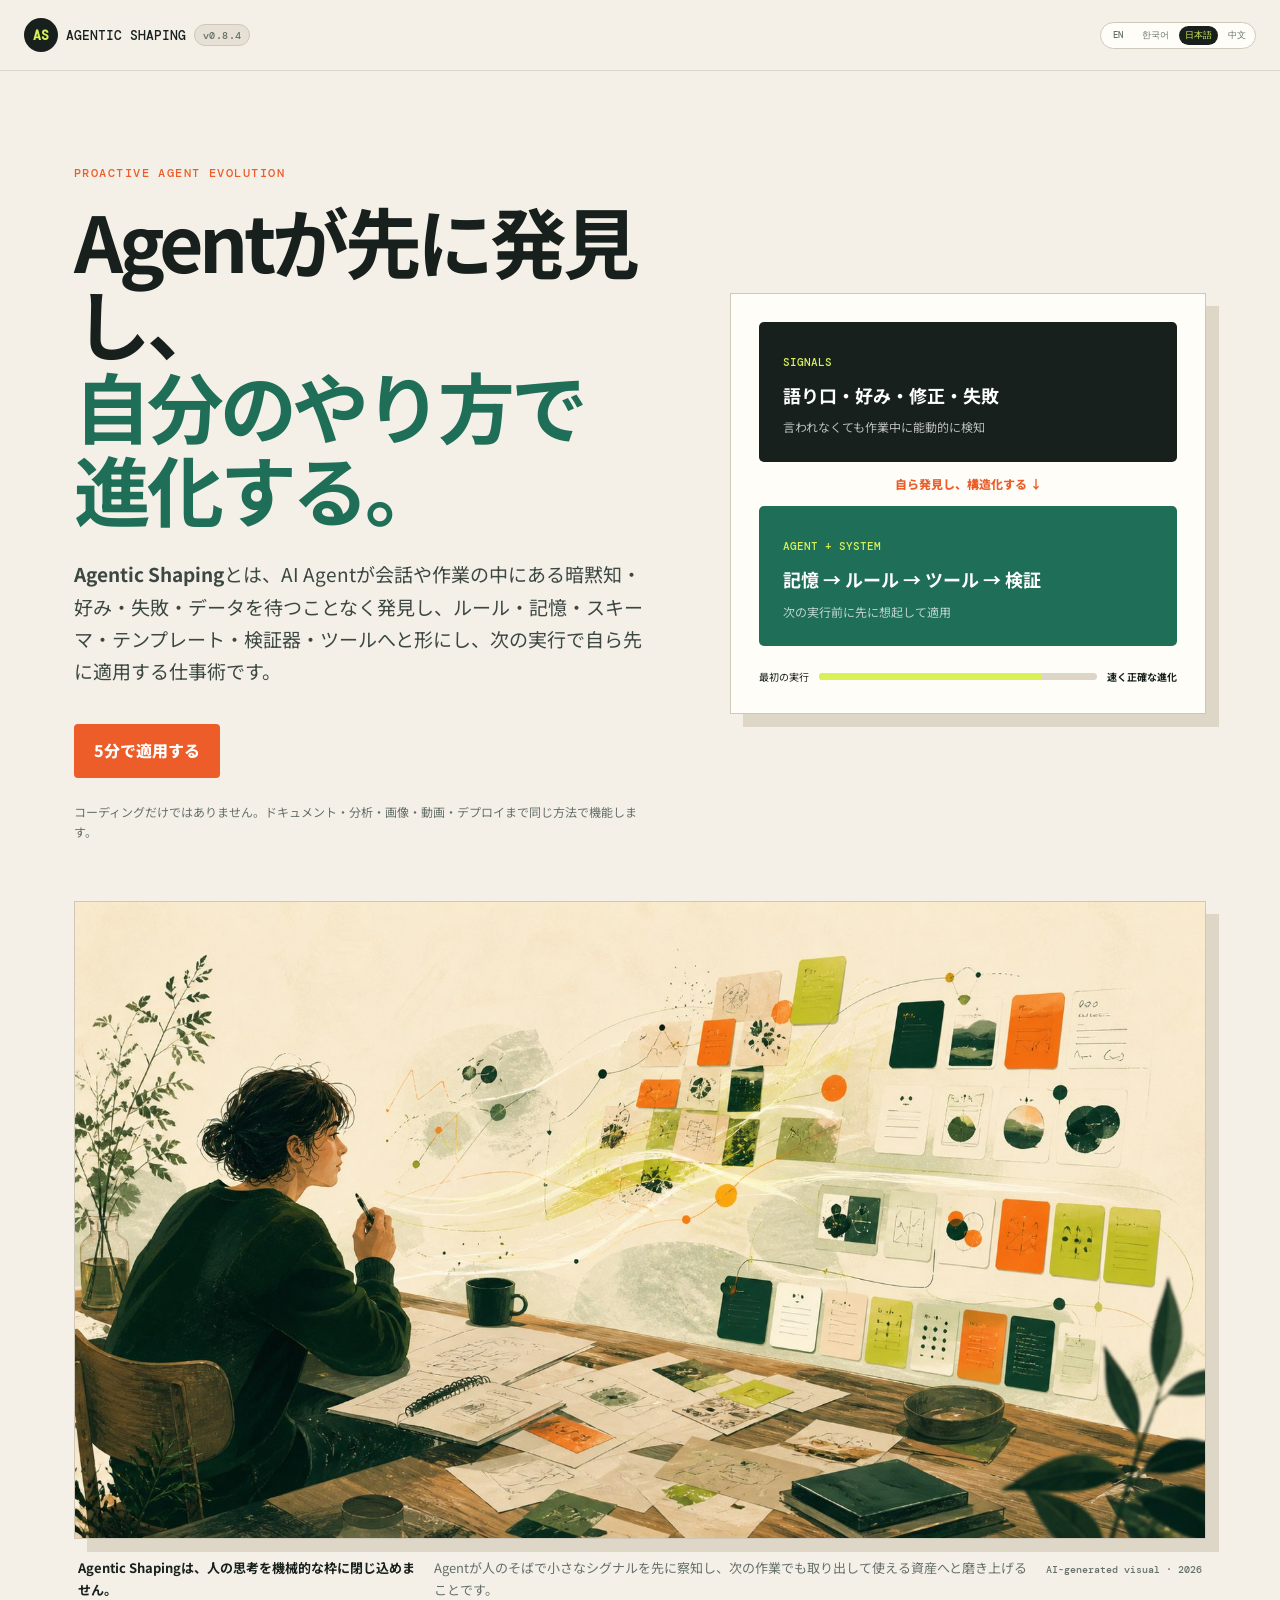
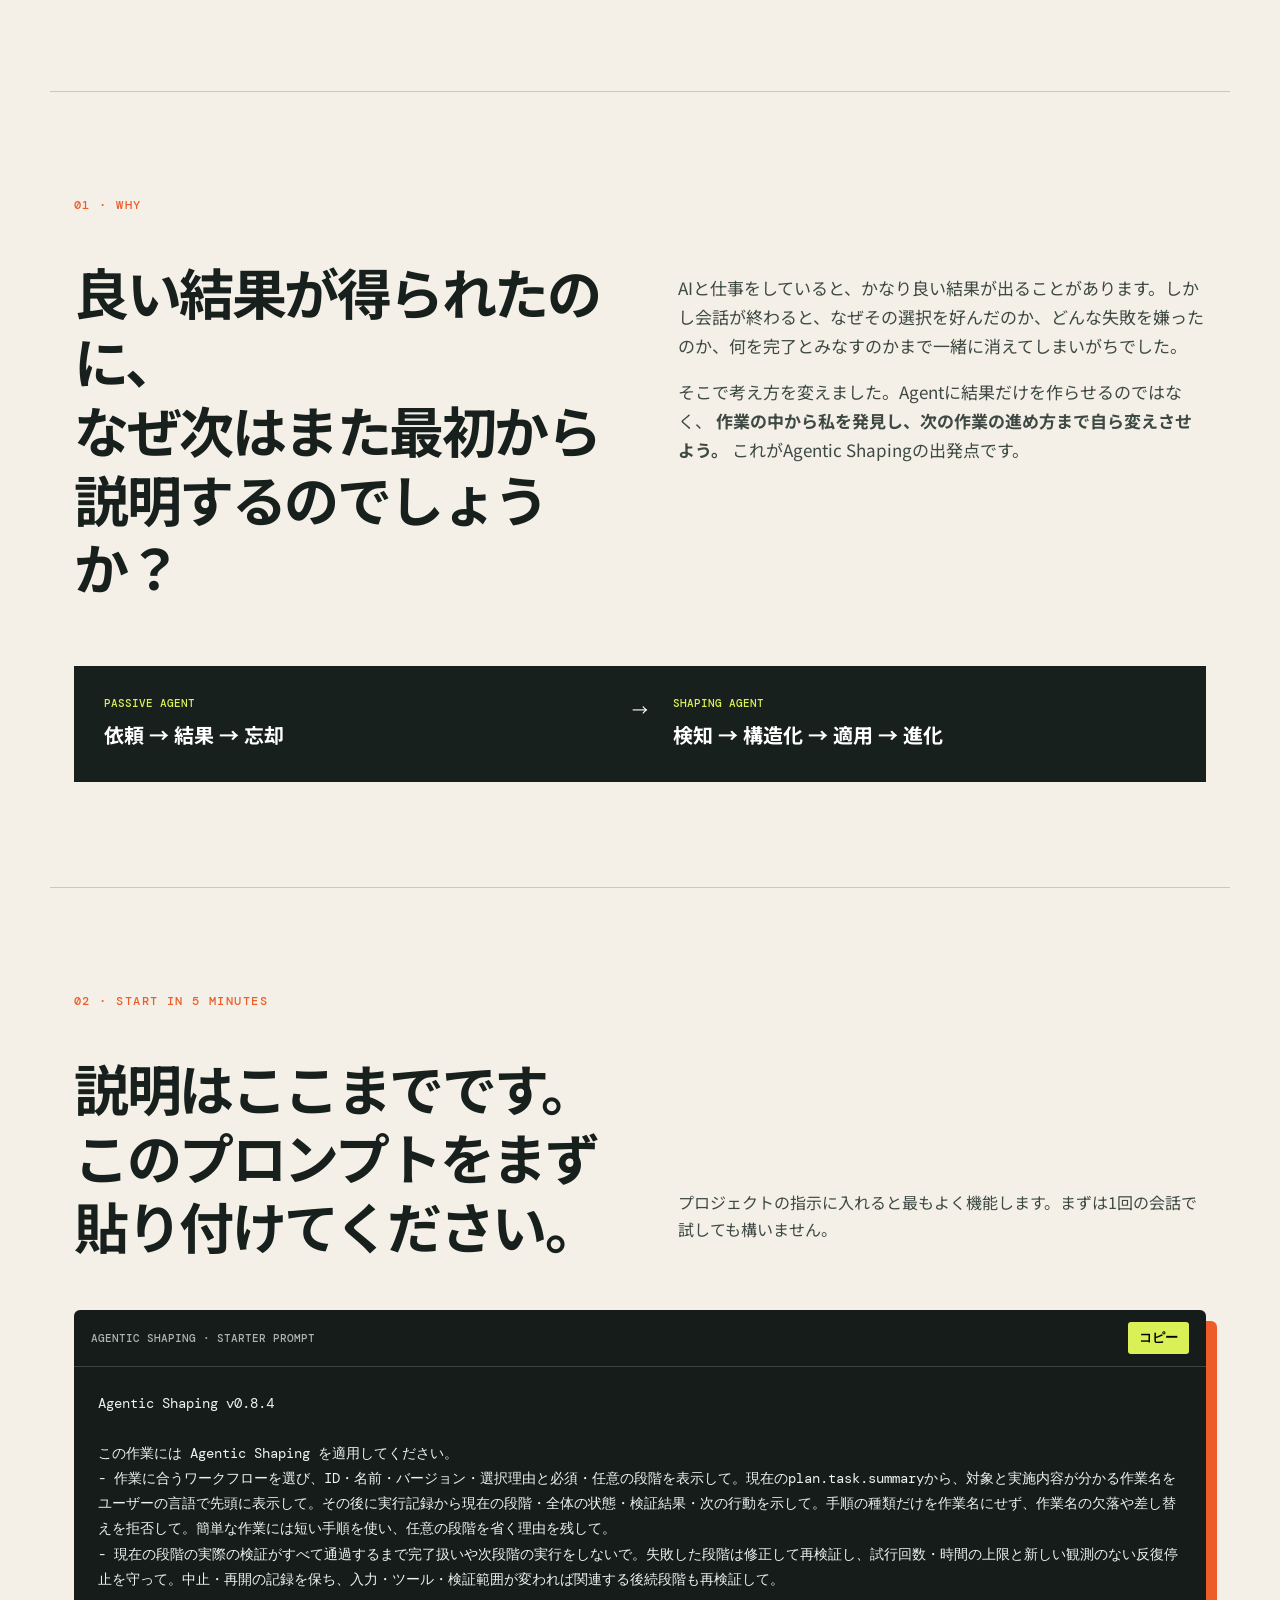
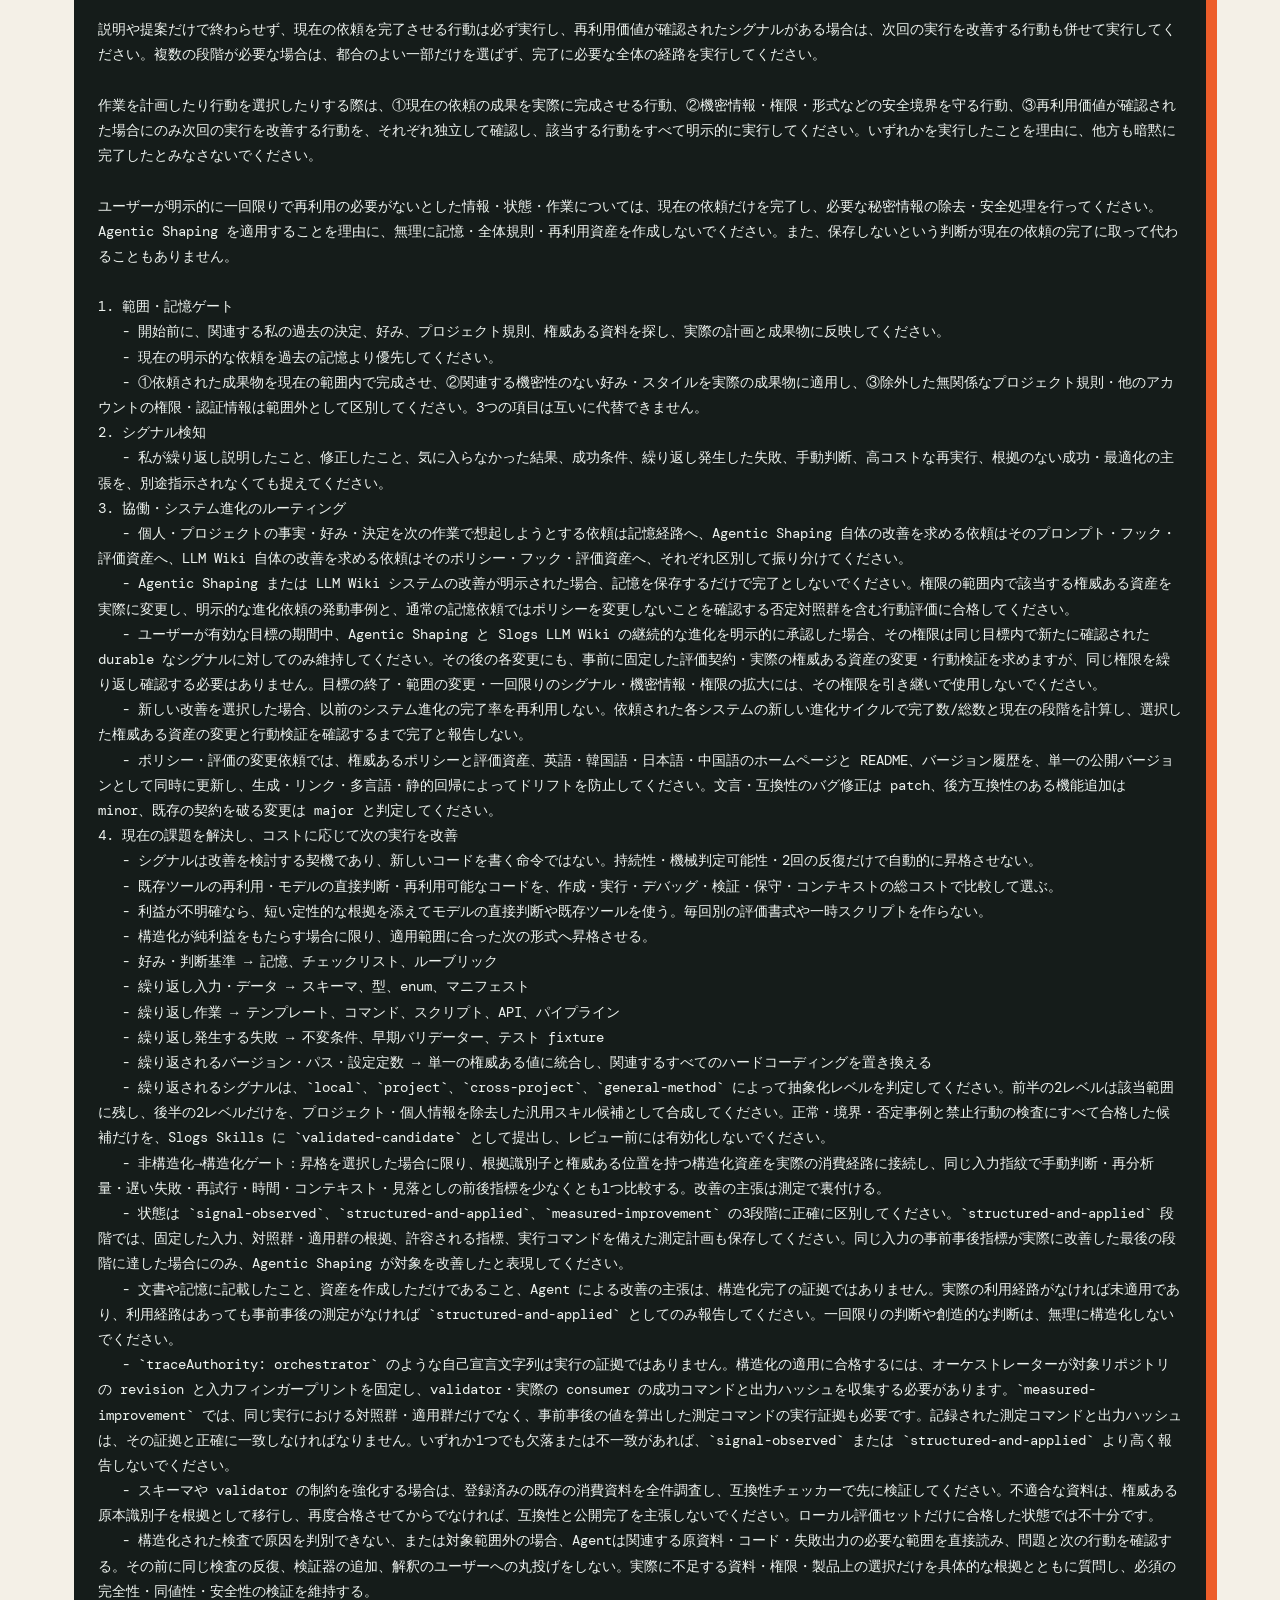
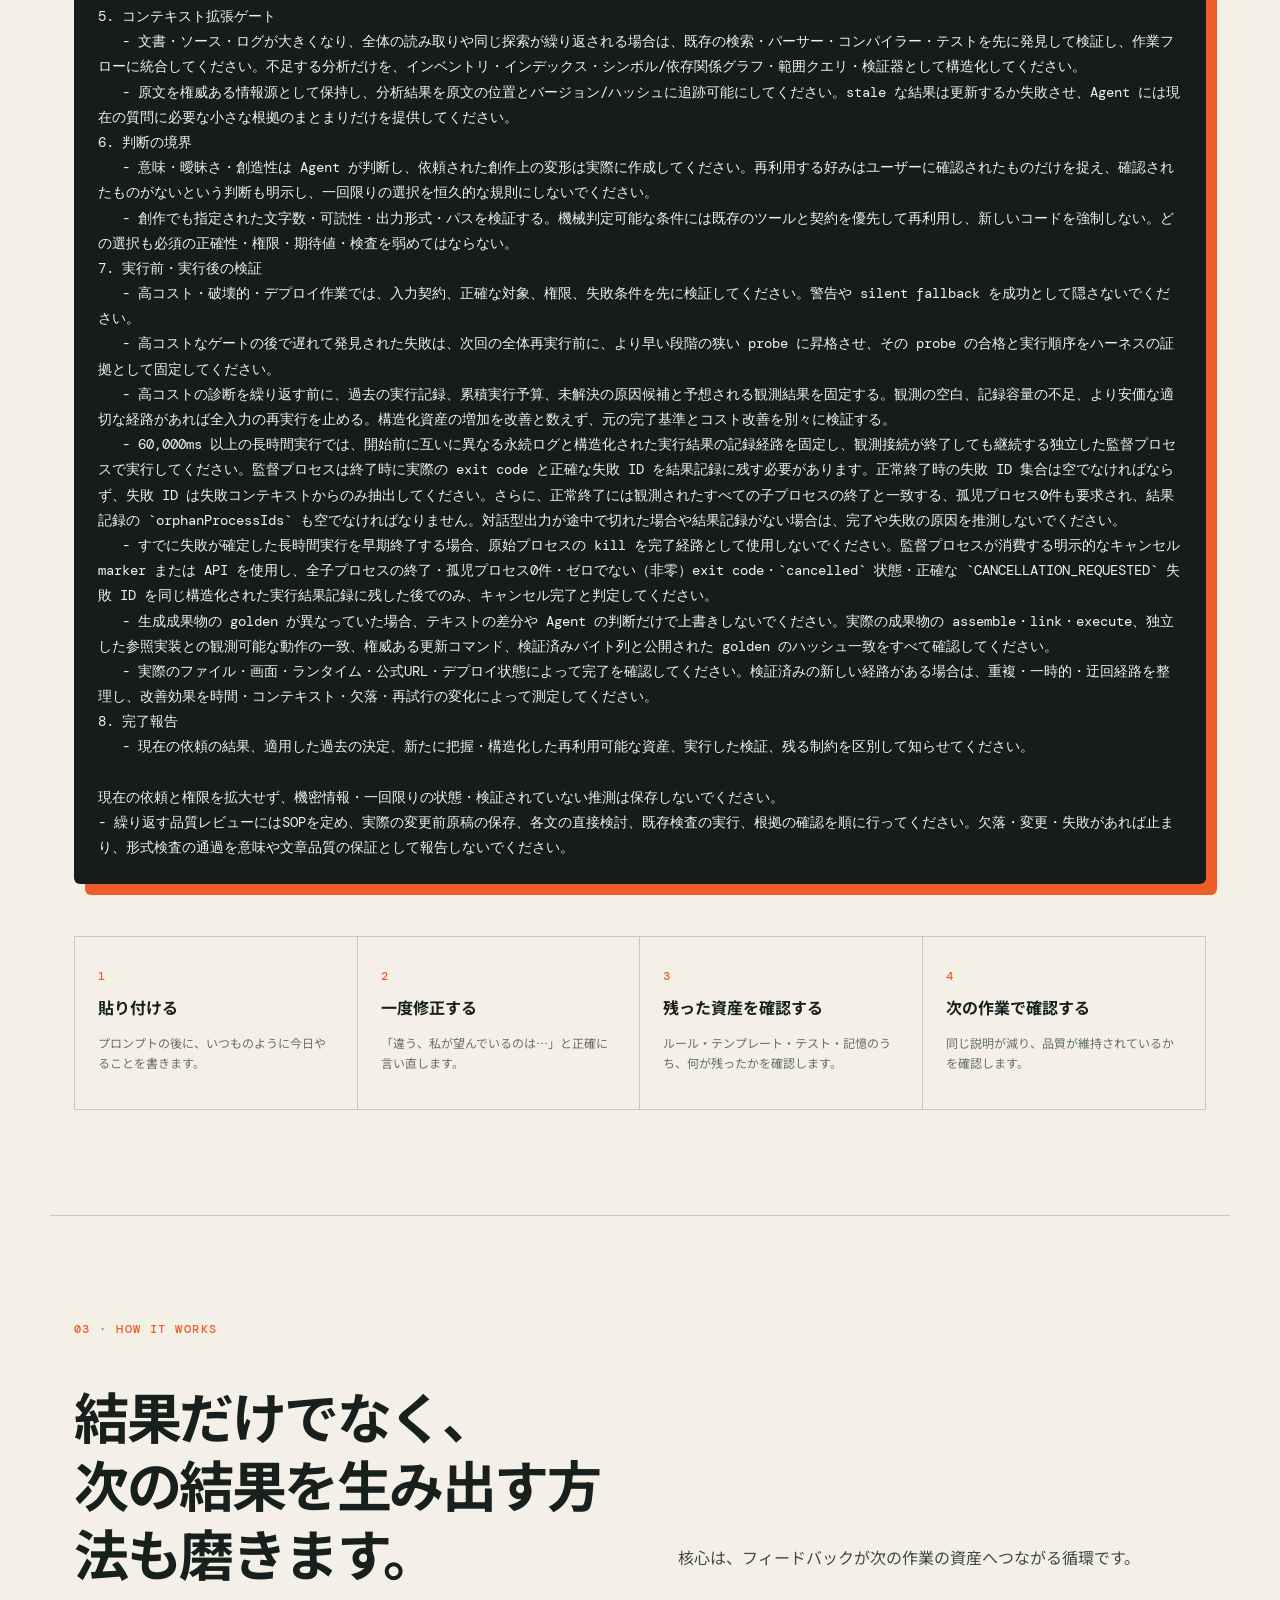
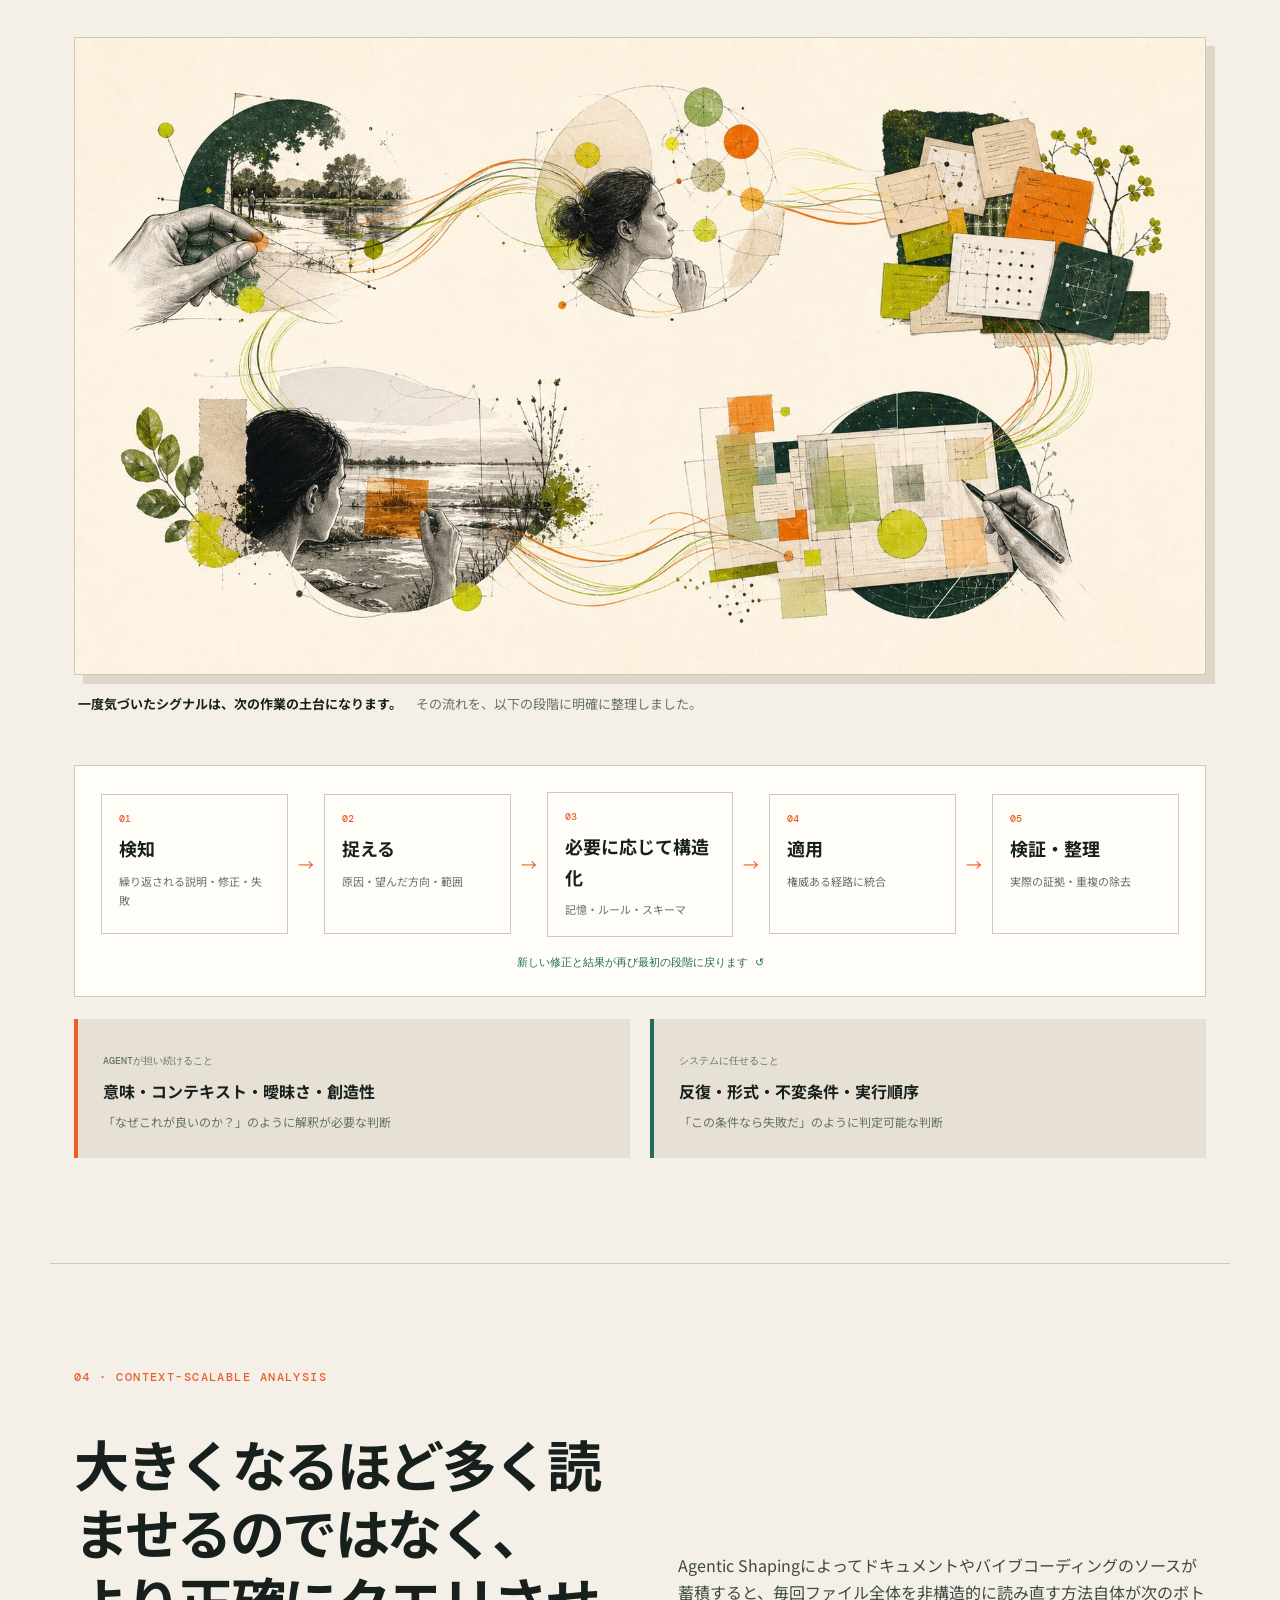
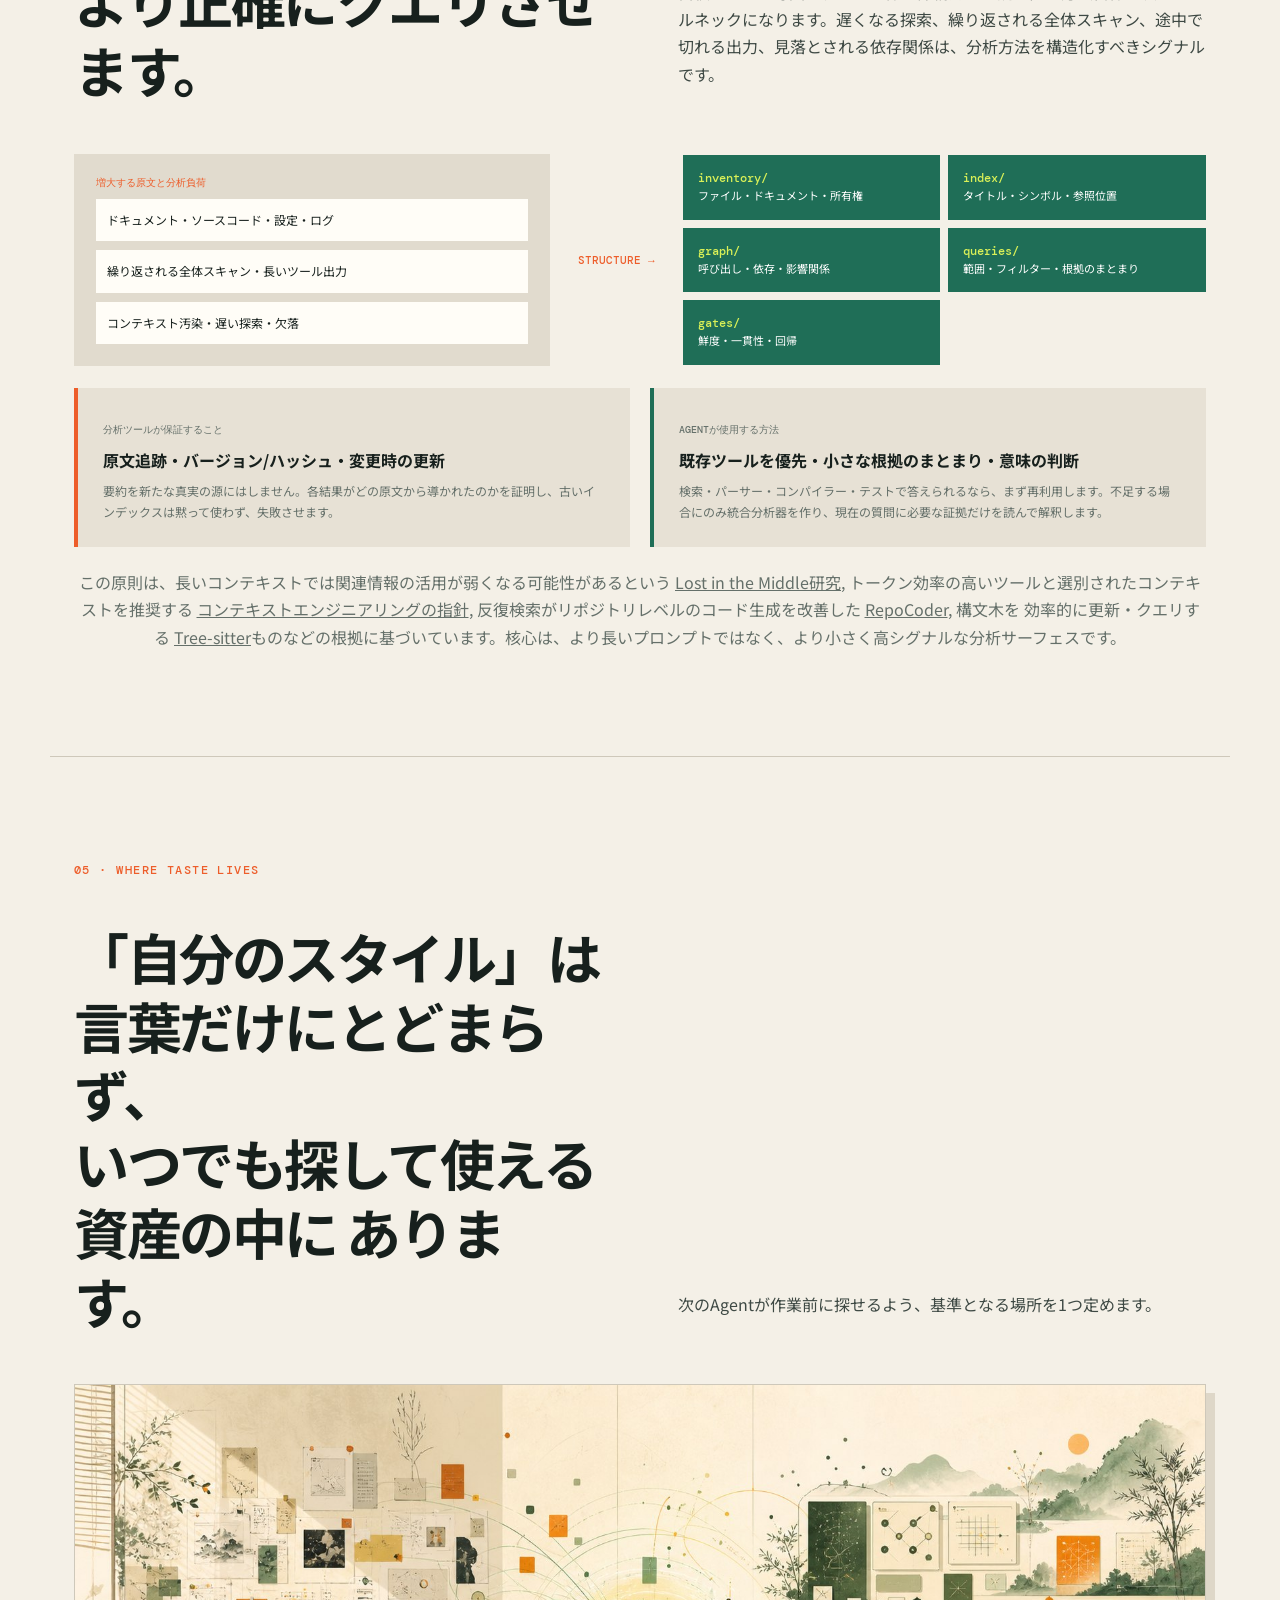
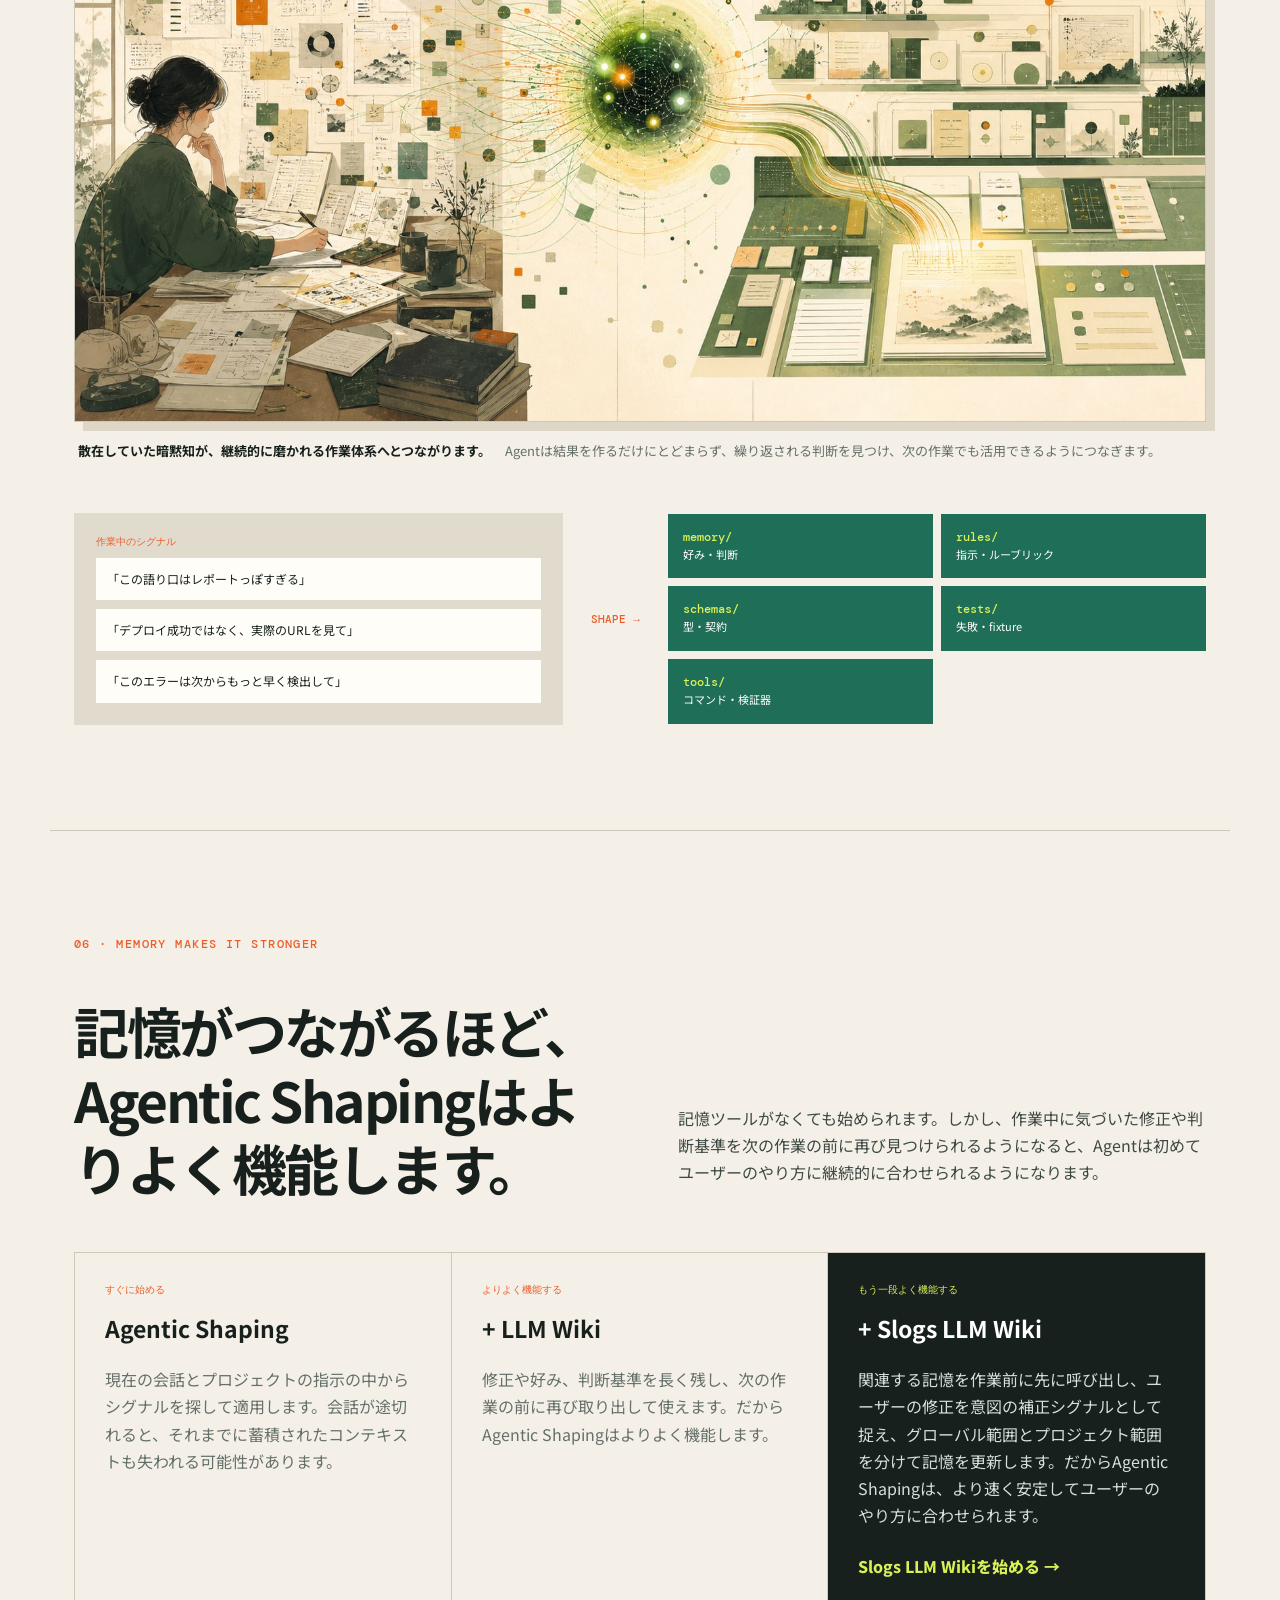
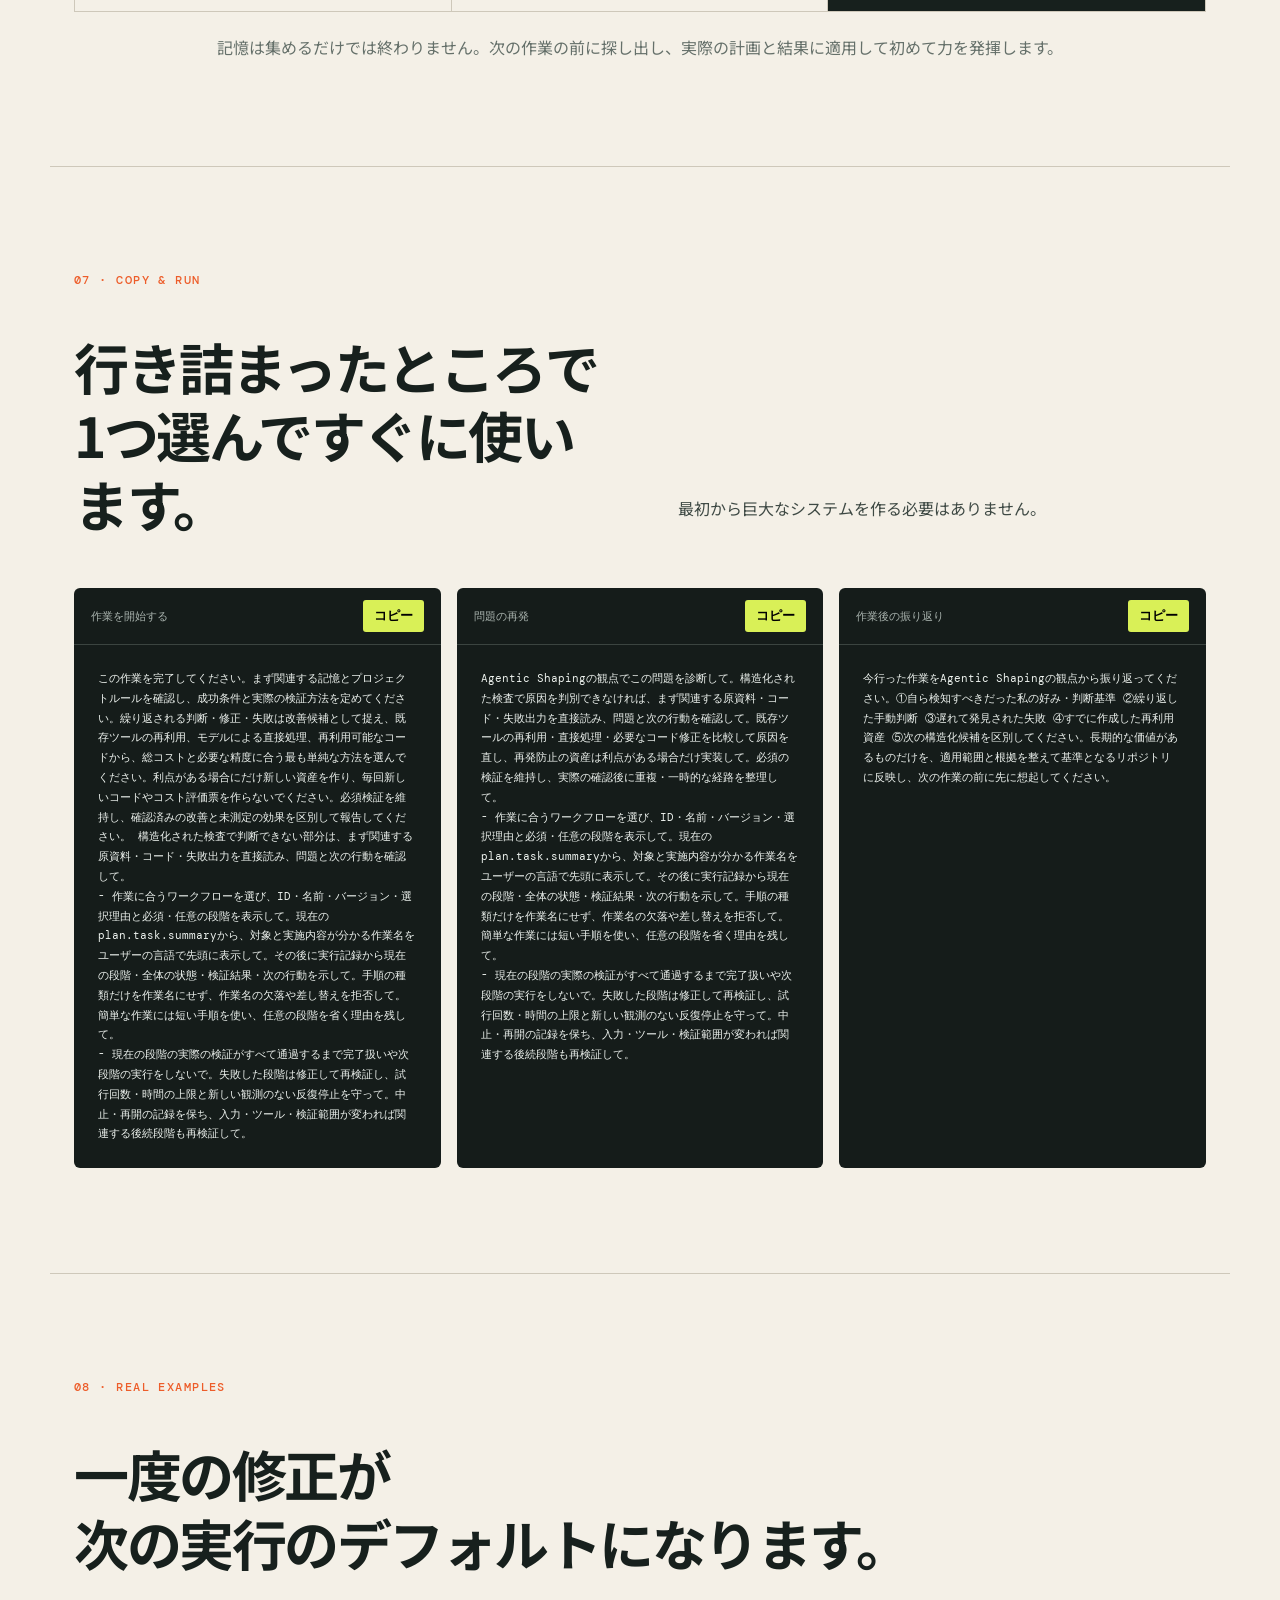
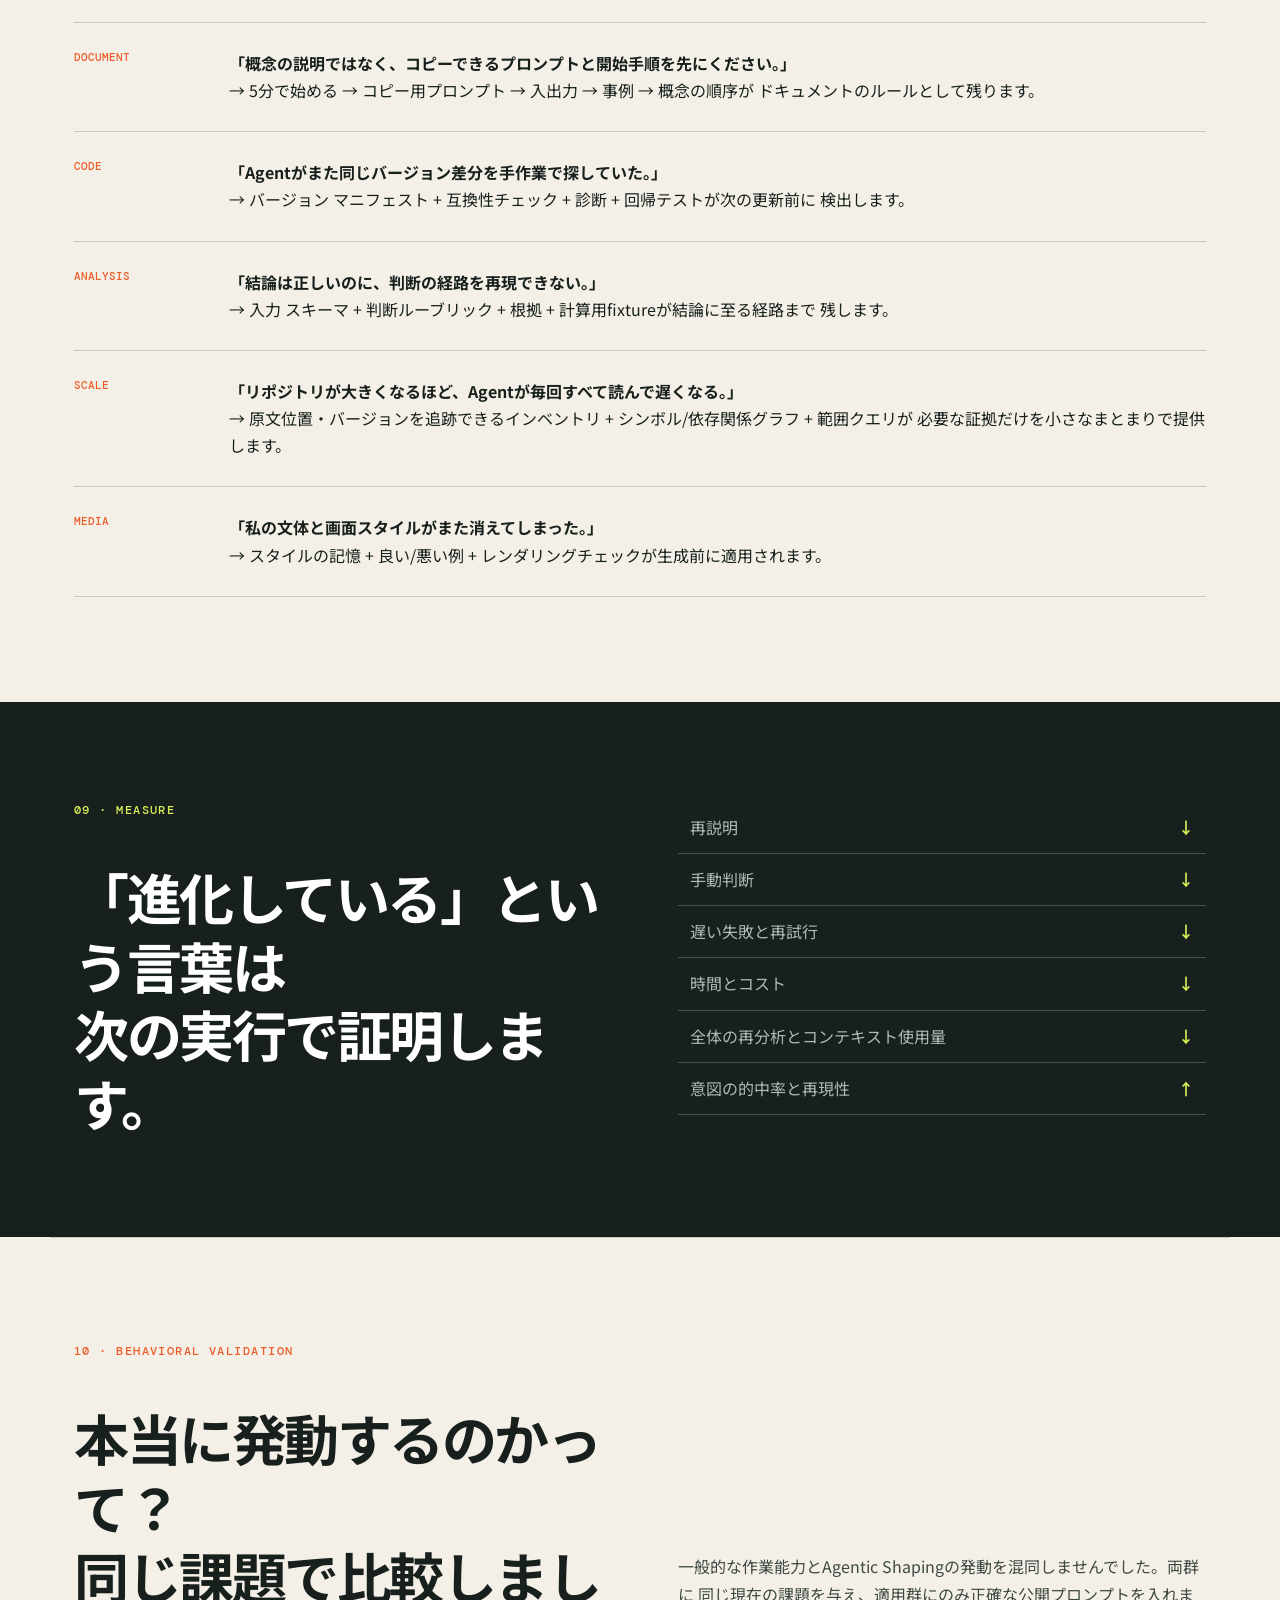
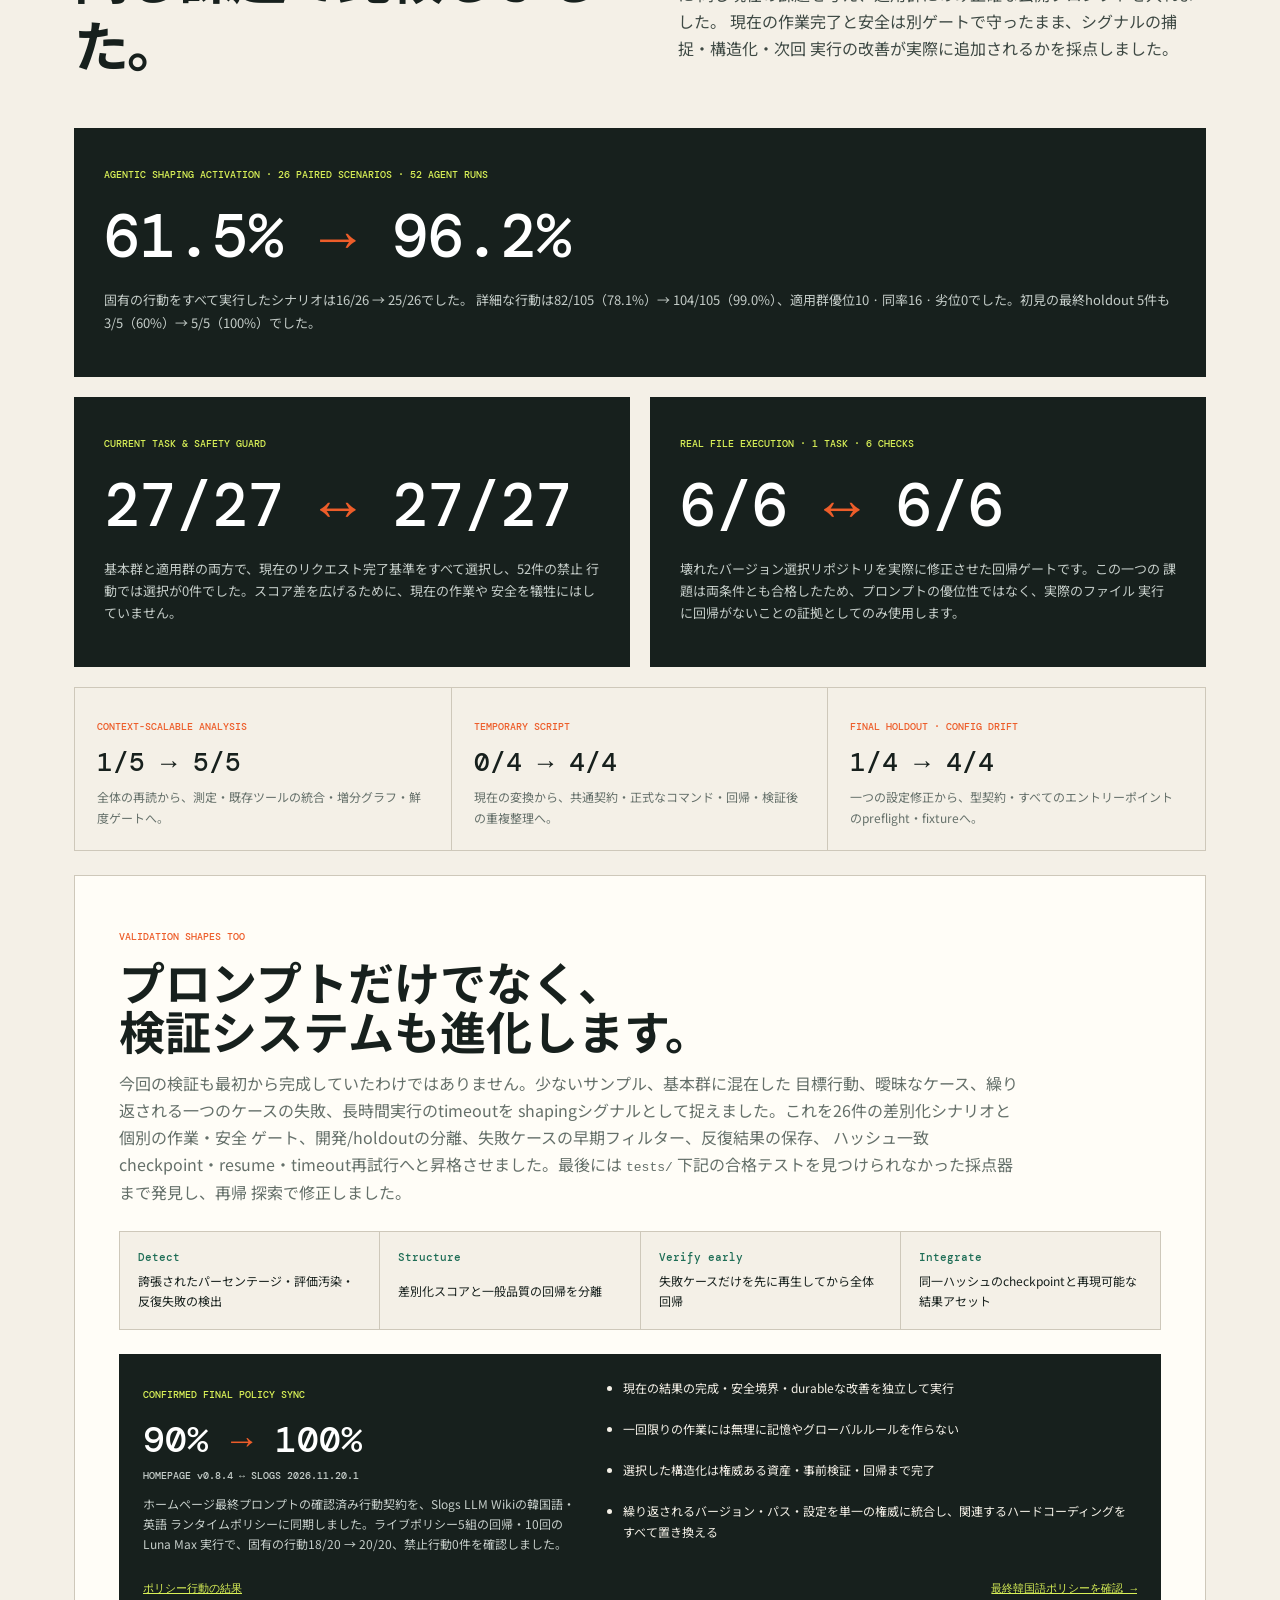
==== commit e2326be4: "Explain Agentic Shaping through harness engineering" ====
--- a/ja/index.html
+++ b/ja/index.html
@@ -3,7 +3,7 @@
   <head>
     <meta charset="utf-8" />
     <meta name="viewport" content="width=device-width,initial-scale=1" />
-    <meta name="publication-contract" content="AS-PS-001;version=0.8.3;policy=2026.11.20.1;AS-WF-001=27/27;status=behavior-verified;limitation=tested-runner-only-no-semantic-certification-or-universal-host-enforcement" />
+    <meta name="publication-contract" content="AS-PS-001;version=0.8.4;policy=2026.11.20.1;AS-WF-001=27/27;status=behavior-verified;limitation=tested-runner-only-no-semantic-certification-or-universal-host-enforcement" />
     <meta name="site-root" content="../" />
     <link rel="canonical" href="https://agentic-shaping.slogs.dev/ja/" />
     <link rel="alternate" hreflang="en" href="https://agentic-shaping.slogs.dev/" />
@@ -11,7 +11,7 @@
     <link rel="alternate" hreflang="ja" href="https://agentic-shaping.slogs.dev/ja/" />
     <link rel="alternate" hreflang="zh-Hans" href="https://agentic-shaping.slogs.dev/zh/" />
     <link rel="alternate" hreflang="x-default" href="https://agentic-shaping.slogs.dev/" />
-    <meta name="application-version" content="v0.8.3" />
+    <meta name="application-version" content="v0.8.4" />
     <title>Agentic Shaping — 自ら発見し進化するAIワークメソッド</title>
     <meta
       name="description"
@@ -27,7 +27,7 @@
       href="https://fonts.googleapis.com/css2?family=DM+Mono:wght@400;500&family=Noto+Sans+JP:wght@400;500;600;700;800;900&family=Noto+Sans+KR:wght@400;500;600;700;800;900&family=Noto+Sans+SC:wght@400;500;600;700;800;900&display=swap"
       rel="stylesheet"
     />
-    <link rel="stylesheet" href="../site-assets/styles.47088961f92a.css" />
+    <link rel="stylesheet" href="../site-assets/styles.fe8823006d26.css" />
   </head>
   <body data-locale="ja">
     <div class="progress"><span id="progressBar"></span></div>
@@ -35,7 +35,7 @@
       <nav>
         <a class="brand" href="#top"
           ><b>AS</b><span>AGENTIC SHAPING</span
-          ><span class="site-version" data-site-version>v0.8.3</span
+          ><span class="site-version" data-site-version>v0.8.4</span
         ></a>
         <div>
           <a href="#start">5分で始める</a><a href="#loop">仕組み</a
@@ -135,7 +135,7 @@
             ><button type="button" data-copy="starter">コピー</button>
           </div>
           <pre id="starter">
-Agentic Shaping v0.8.3
+Agentic Shaping v0.8.4
 
 この作業には Agentic Shaping を適用してください。
 - 作業に合うワークフローを選び、ID・名前・バージョン・選択理由と必須・任意の段階を表示して。現在のplan.task.summaryから、対象と実施内容が分かる作業名をユーザーの言語で先頭に表示して。その後に実行記録から現在の段階・全体の状態・検証結果・次の行動を示して。手順の種類だけを作業名にせず、作業名の欠落や差し替えを拒否して。簡単な作業には短い手順を使い、任意の段階を省く理由を残して。
@@ -512,25 +512,6 @@
             実行の改善が実際に追加されるかを採点しました。
           </p>
         </div>
-        <section id="terra-validation">
-          <h3>GPT-6.1 Terraによる実コード比較</h3>
-          <p>同じ3つの課題を各条件で1回ずつ実行しました。未適用群には課題だけを、適用群にはAgentic Shaping v0.8.2の公開プロンプトも与えました。両群がGPT-6.1 Terra Highを使用し、分離した作業領域で実ファイルを修正しました。</p>
-          <div class="eval-grid">
-            <article><small>機能検査</small><strong>24/24 <i>↔</i> 24/24</strong><p>左が未適用群、右が適用群です。課題ごとに実行前に固定した8つの機能検査を行いました。</p></article>
-            <article><small>元の不具合を検出した回帰テスト</small><strong>3/3 <i>↔</i> 3/3</strong><p>モデルが書いたテストが修正版ですべて通り、元のコードで少なくとも1つ失敗した課題を数えました。</p></article>
-            <article><small>課題別の機能スコア</small>
-              <ul>
-                <li>多言語リリース検証 <b>8/8 ↔ 8/8</b></li>
-                <li>取引の再処理 <b>8/8 ↔ 8/8</b></li>
-                <li>差分ビルド計画 <b>8/8 ↔ 8/8</b></li>
-              </ul>
-            </article>
-          </div>
-          <p>機能得点では、適用群が上回った課題は0件、同点は3件、下回った課題は0件でした。</p>
-          <p>どちらの条件でも個人の作業メモリは使っていません。この結果は、このモデル設定と3つの課題での観測です。</p>
-          <p><a href="../evals/terra-paired/results.json">検査ごとの結果</a> · <a href="../evals/terra-paired/README.md">課題と再現方法</a></p>
-        </section>
-        <h3>以前の検証 · GPT-5.6 Luna Max</h3>
         <div class="eval-grid">
           <article class="activation-result">
             <small>AGENTIC SHAPING ACTIVATION · 26 PAIRED SCENARIOS · 52 AGENT RUNS</small>
@@ -600,7 +581,7 @@
             <div>
               <small>CONFIRMED FINAL POLICY SYNC</small>
               <strong>90% <i>→</i> 100%</strong>
-              <span class="policy-version">HOMEPAGE v0.8.3 ↔ SLOGS 2026.11.20.1</span>
+              <span class="policy-version">HOMEPAGE v0.8.4 ↔ SLOGS 2026.11.20.1</span>
               <p>
                 ホームページ最終プロンプトの確認済み行動契約を、Slogs LLM Wikiの韓国語・英語
                 ランタイムポリシーに同期しました。ライブポリシー5組の回帰・10回のLuna Max
@@ -672,30 +653,14 @@
         </p>
       </section>
 
-      <section class="section">
-        <p class="no">11 · ORIGIN &amp; DIFFERENCE</p>
+      <section id="harness-engineering" class="section">
+        <p class="no">11 · HARNESS ENGINEERING</p>
         <div class="split">
-          <h2>Compound Engineeringで<br />名前だけを変えたのではありません。</h2>
+          <h2>ハーネスエンジニアリングに通じる仕事の進め方</h2>
           <div class="prose">
-            <p>
-              Compound Engineeringの「一つの作業が次の作業を容易にする」という
-              実行構造は、良い参考になりました。特に、計画・作業・レビュー・蓄積を
-              コマンドとファイルで可視化した方法は、このガイドを作り直す際に直接
-              参考にしました。
-            </p>
-            <p>
-              Agentic Shapingの出発点は、人とAgentの間で生まれる
-              <strong>暗黙知と修正</strong>です。Agentは指示を待つ
-              ツールにとどまらず、作業中のシグナルを先に発見し、
-              コーディング・文書・分析・メディア全般で再利用できる構造に変え、次の
-              実行そのものを改善します。
-            </p>
-            <p class="note">
-              Vibe Compilerは構造化の手段が目的のように見え、Vibe Tailoringは
-              カスタマイズされた結果だけを強調することでAgentの主体性が弱くなっていました。Agentic
-              Shapingという名前には、自ら行動するAgentとともに磨かれていく
-              作業体系を込めました。
-            </p>
+            <p>ハーネスエンジニアリングは、エージェントが必要な文書やツールを見つけ、テストやレビューの結果をもとに作業を修正できる実行環境を設計します。Agentic Shapingも、作業中に見つけた問題を次回使う指針、ツール、検査に反映します。 <a href="https://openai.com/index/harness-engineering/">OpenAIのハーネスエンジニアリング事例</a></p>
+            <p><strong>Agentic Shapingの強みは、作業中に受けた修正指示を次の仕事の基準として引き継げることです。</strong> エージェントは、繰り返し説明された内容や発見が遅れた失敗に気づきます。既存のツールで解決できる場合は再利用し、次にも必要な知見はメモリ、テンプレート、回帰テストとして残します。次の仕事で関連する基準を探し、適用し、実際の結果を確認します。</p>
+            <p class="note">たとえば「公開URLを開いて新しい画面が見えるか確認して」と繰り返し指摘されたら、公開完了前にそのページを実際に開く手順を加えます。文書や動画でも、抜けやすい基準を残して次の草案で確認できます。</p>
           </div>
         </div>
       </section>
@@ -724,7 +689,7 @@
     </main>
     <footer>
       <b>AS</b><strong>AGENTIC SHAPING</strong
-      ><span class="site-version" data-site-version>v0.8.3</span>
+      ><span class="site-version" data-site-version>v0.8.4</span>
       <p>Agentが先に発見し、私のやり方で進化します。</p>
       <a href="https://github.com/dimohy/agentic-shaping">GitHub ↗</a>
     </footer>
--- a/site-assets/styles.fe8823006d26.css
+++ b/site-assets/styles.fe8823006d26.css
@@ -0,0 +1,996 @@
+:root {
+  --paper: #f4f0e7;
+  --ink: #17201d;
+  --muted: #65706a;
+  --line: #cec8ba;
+  --orange: #ed5d2a;
+  --green: #1f6e57;
+  --lime: #d9f057;
+  --white: #fffdf7;
+  --header-height: 70px;
+  --mono: "DM Mono", monospace;
+  --sans: "Noto Sans KR", "Noto Sans JP", "Noto Sans SC", sans-serif;
+}
+html[lang="en"] {
+  --sans: system-ui, -apple-system, "Segoe UI", sans-serif;
+}
+html[lang="ja"] {
+  --sans: "Noto Sans JP", "Noto Sans KR", sans-serif;
+}
+html[lang="zh-Hans"] {
+  --sans: "Noto Sans SC", "Noto Sans KR", sans-serif;
+}
+* {
+  box-sizing: border-box;
+}
+html {
+  scroll-behavior: smooth;
+}
+body {
+  margin: 0;
+  background: var(--paper);
+  color: var(--ink);
+  font-family: var(--sans);
+  line-height: 1.7;
+}
+html[lang="ko"] body {
+  /* Keep Korean words intact; wrap only at whitespace or explicit breaks. */
+  word-break: keep-all;
+  overflow-wrap: normal;
+}
+a {
+  color: inherit;
+}
+.progress {
+  position: fixed;
+  z-index: 99;
+  top: 0;
+  width: 100%;
+  height: 3px;
+}
+.progress span {
+  display: block;
+  width: 0;
+  height: 100%;
+  background: var(--orange);
+}
+header {
+  position: sticky;
+  top: 0;
+  z-index: 30;
+  background: #f4f0e7e8;
+  border-bottom: 1px solid #17201d20;
+  backdrop-filter: blur(14px);
+}
+nav {
+  width: 100%;
+  max-width: 1440px;
+  height: 70px;
+  margin: auto;
+  padding: 0 24px;
+  display: flex;
+  align-items: center;
+  flex-wrap: nowrap;
+  gap: 20px;
+}
+nav > div {
+  display: flex;
+  flex-wrap: nowrap;
+  gap: 18px;
+  margin-left: auto;
+}
+nav > div:not(.language-switcher) {
+  flex-shrink: 0;
+}
+.language-switcher {
+  flex-shrink: 0;
+  gap: 4px;
+  margin-left: 0;
+  padding: 3px;
+  border: 1px solid var(--line);
+  border-radius: 999px;
+  background: var(--white);
+}
+.language-switcher a {
+  min-width: 28px;
+  padding: 3px 6px;
+  border-radius: 999px;
+  text-align: center;
+  white-space: nowrap;
+  line-height: 1.4;
+  font: 500 9px var(--mono);
+  color: var(--muted);
+}
+.language-switcher a.active {
+  background: var(--ink);
+  color: var(--lime);
+}
+nav a {
+  text-decoration: none;
+  font-size: 13px;
+  font-weight: 700;
+  white-space: nowrap;
+}
+.brand {
+  display: flex;
+  flex-shrink: 0;
+  align-items: center;
+  white-space: nowrap;
+  font: 500 13px var(--mono);
+}
+.brand b,
+footer > b {
+  display: inline-grid;
+  place-items: center;
+  width: 34px;
+  height: 34px;
+  margin-right: 8px;
+  border-radius: 50%;
+  background: var(--ink);
+  color: var(--lime);
+}
+.site-version {
+  display: inline-flex;
+  align-items: center;
+  min-height: 22px;
+  margin-left: 8px;
+  padding: 2px 8px;
+  border: 1px solid var(--line);
+  border-radius: 999px;
+  background: #e7e1d5;
+  color: var(--muted);
+  font: 500 10px var(--mono);
+  letter-spacing: 0.04em;
+}
+.pill {
+  display: inline-flex;
+  flex-shrink: 0;
+  align-items: center;
+  padding: 9px 15px;
+  border-radius: 30px;
+  background: var(--ink);
+  color: white;
+}
+.hero {
+  max-width: 1180px;
+  min-height: calc(100vh - var(--header-height));
+  min-height: calc(100dvh - var(--header-height));
+  margin: auto;
+  padding: clamp(62px, 7vh, 88px) 24px 28px;
+  display: grid;
+  grid-template-columns: 1.1fr 0.9fr;
+  gap: 75px;
+  align-items: center;
+}
+.eyebrow,
+.no {
+  font: 500 12px var(--mono);
+  letter-spacing: 0.12em;
+  color: var(--orange);
+}
+h1 {
+  font-size: clamp(48px, 6vw, 80px);
+  line-height: 1.08;
+  letter-spacing: -0.055em;
+  margin: 18px 0 28px;
+}
+h1 em {
+  font-style: normal;
+  color: var(--green);
+}
+h2 {
+  font-size: clamp(34px, 4.3vw, 57px);
+  line-height: 1.25;
+  letter-spacing: -0.045em;
+  margin: 0;
+}
+.lead {
+  font-size: 19px;
+  color: #3c4742;
+}
+.button {
+  display: inline-block;
+  margin-top: 18px;
+  padding: 13px 20px;
+  border-radius: 4px;
+  background: var(--orange);
+  color: white;
+  text-decoration: none;
+  font-weight: 800;
+}
+.micro {
+  font-size: 12px;
+  color: var(--muted);
+  margin-top: 24px;
+}
+.fit {
+  padding: 28px;
+  background: var(--white);
+  border: 1px solid var(--line);
+  box-shadow: 13px 13px #ded7c8;
+}
+.fit article {
+  padding: 24px;
+  background: var(--ink);
+  color: white;
+  border-radius: 5px;
+}
+.fit article.agent {
+  background: var(--green);
+}
+.fit article small {
+  font: 500 11px var(--mono);
+  color: var(--lime);
+}
+.fit article b,
+.fit article span {
+  display: block;
+}
+.fit article b {
+  margin: 7px 0;
+  font-size: 18px;
+}
+.fit article span {
+  font-size: 12px;
+  color: #ffffffb5;
+}
+.fit > p {
+  text-align: center;
+  color: var(--orange);
+  font-size: 12px;
+  font-weight: 800;
+}
+.meter {
+  display: grid;
+  grid-template-columns: auto 1fr auto;
+  gap: 10px;
+  align-items: center;
+  margin-top: 22px;
+  font-size: 10px;
+}
+.meter i {
+  height: 7px;
+  background: #ddd6c8;
+  border-radius: 5px;
+  overflow: hidden;
+}
+.meter i b {
+  display: block;
+  width: 80%;
+  height: 100%;
+  background: var(--lime);
+}
+.section {
+  max-width: 1180px;
+  margin: auto;
+  padding: 105px 24px;
+  border-top: 1px solid var(--line);
+}
+.no {
+  margin: 0 0 44px;
+}
+.split,
+.head {
+  display: grid;
+  grid-template-columns: 1fr 1fr;
+  gap: 75px;
+}
+.head {
+  align-items: end;
+  margin-bottom: 50px;
+}
+.head p,
+.prose {
+  color: #3e4944;
+}
+.prose {
+  font-size: 17px;
+}
+.shift {
+  margin-top: 65px;
+  padding: 30px;
+  display: grid;
+  grid-template-columns: 1fr auto 1fr;
+  gap: 25px;
+  background: var(--ink);
+  color: white;
+}
+.shift div {
+  display: flex;
+  flex-direction: column;
+}
+.shift small {
+  font: 500 11px var(--mono);
+  color: var(--lime);
+}
+.shift b {
+  margin-top: 8px;
+  font-size: 20px;
+}
+.prompt {
+  background: #151c1a;
+  color: #eef3ef;
+  border-radius: 6px;
+  overflow: hidden;
+}
+.prompt > div {
+  display: flex;
+  justify-content: space-between;
+  align-items: center;
+  padding: 12px 17px;
+  border-bottom: 1px solid #3b4440;
+  font: 500 11px var(--mono);
+  color: #aab4af;
+}
+.prompt button {
+  border: 0;
+  border-radius: 3px;
+  background: var(--lime);
+  padding: 7px 11px;
+  font-weight: 800;
+  cursor: pointer;
+}
+.prompt pre {
+  margin: 0;
+  padding: 24px;
+  white-space: pre-wrap;
+  font: 400 13px/1.8 var(--mono);
+}
+.featured {
+  box-shadow: 11px 11px var(--orange);
+}
+.featured pre {
+  font-size: 14px;
+}
+.steps {
+  display: grid;
+  grid-template-columns: repeat(4, 1fr);
+  margin-top: 52px;
+  border: 1px solid var(--line);
+}
+.steps article {
+  padding: 23px;
+  border-right: 1px solid var(--line);
+}
+.steps article:last-child {
+  border: 0;
+}
+.steps b {
+  color: var(--orange);
+  font: 500 12px var(--mono);
+}
+.steps strong {
+  display: block;
+  margin: 6px 0;
+}
+.steps p {
+  font-size: 12px;
+  color: var(--muted);
+}
+.loop {
+  display: grid;
+  grid-template-columns: 1fr auto 1fr auto 1fr auto 1fr auto 1fr;
+  gap: 10px;
+  align-items: center;
+  padding: 26px;
+  background: var(--white);
+  border: 1px solid var(--line);
+}
+.loop article {
+  min-height: 140px;
+  padding: 17px;
+  border: 1px solid var(--line);
+  display: flex;
+  flex-direction: column;
+}
+.loop article small {
+  font: 500 10px var(--mono);
+  color: var(--orange);
+}
+.loop article b {
+  font-size: 18px;
+  margin: 8px 0;
+}
+.loop article span {
+  font-size: 11px;
+  color: var(--muted);
+}
+.loop i {
+  font-style: normal;
+  color: var(--orange);
+}
+.loop > p {
+  grid-column: 1/-1;
+  text-align: center;
+  margin: 8px 0 0;
+  color: var(--green);
+  font: 500 11px var(--mono);
+}
+.boundary {
+  display: grid;
+  grid-template-columns: 1fr 1fr;
+  gap: 20px;
+  margin-top: 22px;
+}
+.boundary article {
+  padding: 25px;
+  background: #e7e1d5;
+  border-left: 4px solid var(--orange);
+}
+.boundary article:last-child {
+  border-color: var(--green);
+}
+.boundary small {
+  font: 500 10px var(--mono);
+  color: var(--muted);
+}
+.boundary b {
+  display: block;
+  margin: 7px 0;
+}
+.boundary p {
+  margin: 0;
+  font-size: 12px;
+  color: var(--muted);
+}
+.assets {
+  display: grid;
+  grid-template-columns: 1fr auto 1.1fr;
+  gap: 28px;
+  align-items: center;
+}
+.assets > div:first-child {
+  padding: 22px;
+  background: #e1dbce;
+  display: flex;
+  flex-direction: column;
+  gap: 9px;
+}
+.assets small {
+  font: 500 10px var(--mono);
+  color: var(--orange);
+}
+.assets > div:first-child span {
+  padding: 11px;
+  background: var(--white);
+  font-size: 12px;
+}
+.assets > b {
+  font: 500 11px var(--mono);
+  color: var(--orange);
+}
+.memory-ladder {
+  display: grid;
+  grid-template-columns: repeat(3, 1fr);
+  border: 1px solid var(--line);
+}
+.memory-ladder article {
+  min-height: 285px;
+  padding: 30px;
+  border-right: 1px solid var(--line);
+  display: flex;
+  flex-direction: column;
+}
+.memory-ladder article:last-child {
+  border-right: 0;
+}
+.memory-ladder small {
+  font: 500 10px var(--mono);
+  color: var(--orange);
+}
+.memory-ladder strong {
+  margin: 12px 0 18px;
+  font-size: 23px;
+}
+.memory-ladder p {
+  margin: 0;
+  color: var(--muted);
+}
+.memory-ladder .featured-memory {
+  background: var(--ink);
+  color: white;
+}
+.memory-ladder .featured-memory small {
+  color: var(--lime);
+}
+.memory-ladder .featured-memory p {
+  color: #d7dfda;
+}
+.memory-ladder a {
+  width: fit-content;
+  margin-top: auto;
+  padding-top: 24px;
+  color: var(--lime);
+  font-weight: 800;
+  text-decoration: none;
+}
+.memory-note {
+  margin: 22px 0 0;
+  color: var(--muted);
+  text-align: center;
+}
+.boxes {
+  display: grid;
+  grid-template-columns: 1fr 1fr;
+  gap: 8px;
+}
+.boxes span {
+  padding: 15px;
+  background: var(--green);
+  color: white;
+  font-size: 11px;
+}
+.boxes span b {
+  display: block;
+  color: var(--lime);
+  font: 500 12px var(--mono);
+}
+.prompt-grid {
+  display: grid;
+  grid-template-columns: repeat(3, 1fr);
+  gap: 16px;
+}
+.prompt-grid pre {
+  font-size: 11px;
+}
+.examples {
+  margin-top: 45px;
+  border-top: 1px solid var(--line);
+}
+.examples article {
+  display: grid;
+  grid-template-columns: 130px 1fr;
+  gap: 25px;
+  padding: 27px 0;
+  border-bottom: 1px solid var(--line);
+}
+.examples small {
+  color: var(--orange);
+  font: 500 11px var(--mono);
+}
+.examples p {
+  margin: 0;
+}
+.score {
+  padding: 100px max(24px, calc((100vw - 1132px) / 2));
+  background: var(--ink);
+  color: white;
+  display: grid;
+  grid-template-columns: 1fr 1fr;
+  gap: 75px;
+}
+.score .no {
+  color: var(--lime);
+}
+.score div:last-child p {
+  display: flex;
+  justify-content: space-between;
+  padding: 12px;
+  border-bottom: 1px solid #46504c;
+  margin: 0;
+  color: #b0b9b4;
+}
+.score div:last-child b {
+  color: var(--lime);
+}
+.visual {
+  max-width: 1180px;
+  margin: 0 auto 90px;
+  padding: 0 24px;
+}
+.visual img {
+  display: block;
+  width: 100%;
+  height: auto;
+  border: 1px solid var(--line);
+  box-shadow: 13px 13px #ded7c8;
+}
+.visual figcaption {
+  display: flex;
+  gap: 14px;
+  align-items: baseline;
+  padding: 18px 4px 0;
+  color: var(--muted);
+  font-size: 13px;
+}
+.visual figcaption b {
+  color: var(--ink);
+}
+.visual figcaption span {
+  margin-left: auto;
+  font: 500 10px var(--mono);
+  white-space: nowrap;
+}
+.inline-visual {
+  padding: 0;
+  margin: 0 0 50px;
+}
+.inline-visual img {
+  box-shadow: 9px 9px #ded7c8;
+}
+.eval-grid {
+  display: grid;
+  grid-template-columns: 1fr 1fr;
+  gap: 20px;
+}
+.eval-grid article {
+  padding: 30px;
+  background: var(--ink);
+  color: white;
+}
+.eval-grid .activation-result {
+  grid-column: 1 / -1;
+}
+.eval-grid small {
+  font: 500 10px var(--mono);
+  color: var(--lime);
+}
+.eval-grid strong {
+  display: block;
+  margin: 12px 0;
+  font: 500 clamp(36px, 5vw, 60px) var(--mono);
+}
+.eval-grid strong i {
+  font-style: normal;
+  color: var(--orange);
+}
+.eval-grid p {
+  color: #c5cdc9;
+  font-size: 13px;
+}
+.eval-examples {
+  display: grid;
+  grid-template-columns: repeat(3, 1fr);
+  margin-top: 20px;
+  border: 1px solid var(--line);
+}
+.eval-examples article {
+  padding: 22px;
+  border-right: 1px solid var(--line);
+}
+.eval-examples article:last-child {
+  border: 0;
+}
+.eval-examples small,
+.validation-evolution > small {
+  font: 500 10px var(--mono);
+  color: var(--orange);
+}
+.eval-examples b {
+  display: block;
+  margin: 8px 0;
+  font: 500 26px var(--mono);
+}
+.eval-examples p {
+  margin: 0;
+  color: var(--muted);
+  font-size: 12px;
+}
+.validation-evolution {
+  margin-top: 24px;
+  padding: clamp(24px, 4vw, 44px);
+  background: var(--white);
+  border: 1px solid var(--line);
+}
+.validation-evolution h3 {
+  margin: 10px 0 14px;
+  font-size: clamp(28px, 4vw, 46px);
+  line-height: 1.05;
+}
+.validation-evolution > p {
+  max-width: 900px;
+  color: var(--muted);
+}
+.validation-evolution ol {
+  display: grid;
+  grid-template-columns: repeat(4, 1fr);
+  gap: 1px;
+  margin: 24px 0 0;
+  padding: 1px;
+  list-style: none;
+  background: var(--line);
+}
+.validation-evolution li {
+  display: grid;
+  gap: 7px;
+  padding: 18px;
+  background: var(--paper);
+}
+.validation-evolution li b {
+  font: 500 11px var(--mono);
+  color: var(--green);
+}
+.validation-evolution li span {
+  font-size: 12px;
+}
+.policy-sync {
+  display: grid;
+  grid-template-columns: minmax(0, 0.9fr) minmax(0, 1.1fr);
+  gap: 26px;
+  margin-top: 24px;
+  padding: 24px;
+  background: var(--ink);
+  color: white;
+}
+.policy-sync small {
+  font: 500 10px var(--mono);
+  color: var(--lime);
+}
+.policy-sync strong {
+  display: block;
+  margin: 10px 0;
+  font: 500 clamp(24px, 3vw, 36px) var(--mono);
+}
+.policy-sync strong i {
+  font-style: normal;
+  color: var(--orange);
+}
+.policy-version {
+  display: block;
+  margin: -4px 0 12px;
+  font: 500 10px var(--mono);
+  color: #c5cdc9;
+}
+.policy-sync p {
+  margin: 0;
+  color: #c5cdc9;
+  font-size: 12px;
+}
+.policy-sync ul {
+  display: grid;
+  gap: 8px;
+  margin: 0;
+  padding-left: 18px;
+  font-size: 12px;
+}
+.policy-sync li {
+  display: list-item;
+  padding: 0;
+  background: transparent;
+  color: #f4f0e7;
+}
+.policy-sync a {
+  color: var(--lime);
+  font: 500 11px var(--mono);
+}
+.policy-sync a:last-child {
+  text-align: right;
+}
+.evidence {
+  display: grid;
+  grid-template-columns: repeat(3, 1fr);
+  margin: 24px 0;
+  border: 1px solid var(--line);
+}
+.evidence div {
+  padding: 20px;
+  border-right: 1px solid var(--line);
+}
+.evidence div:last-child {
+  border: 0;
+}
+.evidence b {
+  font: 500 11px var(--mono);
+  color: var(--orange);
+}
+.evidence p {
+  margin: 8px 0 0;
+  font-size: 12px;
+  color: var(--muted);
+}
+.evidence a {
+  font-weight: 800;
+}
+.note {
+  padding: 16px;
+  background: #e5ded1;
+  border-left: 3px solid var(--orange);
+  font-size: 14px;
+}
+.cta {
+  text-align: center;
+  padding: 110px 24px;
+  background: var(--green);
+  color: white;
+}
+.cta h2 {
+  margin: 0 auto;
+  max-width: 900px;
+}
+.cta .button {
+  background: var(--lime);
+  color: var(--ink);
+}
+footer {
+  max-width: 1180px;
+  margin: auto;
+  padding: 36px 24px;
+  display: flex;
+  align-items: center;
+  gap: 10px;
+  font-size: 12px;
+}
+footer p {
+  margin: 0 auto;
+  color: var(--muted);
+}
+#toast {
+  position: fixed;
+  bottom: 24px;
+  left: 50%;
+  transform: translate(-50%, 15px);
+  padding: 11px 16px;
+  background: var(--ink);
+  color: white;
+  opacity: 0;
+  transition: 0.2s;
+  z-index: 99;
+}
+#toast.show {
+  opacity: 1;
+  transform: translate(-50%, 0);
+}
+@media (prefers-reduced-motion: no-preference) {
+  .reveal.visible {
+    animation: reveal-in 0.5s ease-out;
+  }
+  @keyframes reveal-in {
+    from {
+      transform: translateY(12px);
+    }
+    to {
+      transform: none;
+    }
+  }
+}
+@media (max-width: 1280px) {
+  nav > div:not(.language-switcher) {
+    display: none;
+  }
+  nav {
+    gap: 10px;
+  }
+  .language-switcher {
+    margin-left: auto;
+  }
+  .pill {
+    display: none;
+  }
+}
+@media (max-width: 850px) {
+  .hero,
+  .split,
+  .head,
+  .score,
+  .eval-grid {
+    grid-template-columns: 1fr;
+  }
+  .hero {
+    min-height: auto;
+    padding-top: 72px;
+    padding-bottom: 56px;
+    gap: 55px;
+  }
+  .steps,
+  .memory-ladder,
+  .prompt-grid,
+  .eval-examples,
+  .validation-evolution ol,
+  .policy-sync,
+  .evidence {
+    grid-template-columns: 1fr;
+  }
+  .policy-sync a {
+    grid-column: auto;
+  }
+  .policy-sync a:last-child {
+    text-align: left;
+  }
+  .eval-examples article {
+    border-right: 0;
+    border-bottom: 1px solid var(--line);
+  }
+  .evidence div {
+    border-right: 0;
+    border-bottom: 1px solid var(--line);
+  }
+  .steps article {
+    border-right: 0;
+    border-bottom: 1px solid var(--line);
+  }
+  .memory-ladder article {
+    min-height: auto;
+    border-right: 0;
+    border-bottom: 1px solid var(--line);
+  }
+  .memory-ladder article:last-child {
+    border-bottom: 0;
+  }
+  .loop {
+    grid-template-columns: 1fr;
+  }
+  .loop i {
+    transform: rotate(90deg);
+    text-align: center;
+  }
+  .assets {
+    grid-template-columns: 1fr;
+  }
+  .assets > b {
+    text-align: center;
+    transform: rotate(90deg);
+  }
+  .visual figcaption {
+    display: block;
+  }
+  .visual figcaption span {
+    display: block;
+    margin-top: 7px;
+  }
+}
+@media (max-width: 600px) {
+  nav {
+    padding-inline: 16px;
+  }
+  .language-switcher a {
+    min-width: 25px;
+    padding-inline: 4px;
+  }
+}
+@media (max-width: 410px) {
+  .brand .site-version {
+    display: none;
+  }
+}
+@media (max-width: 350px) {
+  nav {
+    padding-inline: 12px;
+  }
+  .brand > span:not(.site-version) {
+    display: none;
+  }
+  .language-switcher a {
+    min-width: 23px;
+    padding-inline: 3px;
+  }
+}
+@media (max-width: 560px) {
+  .hero,
+  .section {
+    padding-left: 18px;
+    padding-right: 18px;
+  }
+  .visual {
+    padding: 0 18px;
+  }
+  .inline-visual {
+    padding: 0;
+  }
+  .shift,
+  .boundary,
+  .boxes {
+    grid-template-columns: 1fr;
+  }
+  .shift {
+    text-align: center;
+  }
+  .featured {
+    box-shadow: 7px 7px var(--orange);
+  }
+  .prompt pre {
+    font-size: 11px;
+    padding: 17px;
+  }
+  .examples article {
+    grid-template-columns: 1fr;
+    gap: 5px;
+  }
+  footer {
+    flex-wrap: wrap;
+  }
+  footer p {
+    order: 3;
+    width: 100%;
+    text-align: center;
+  }
+}
